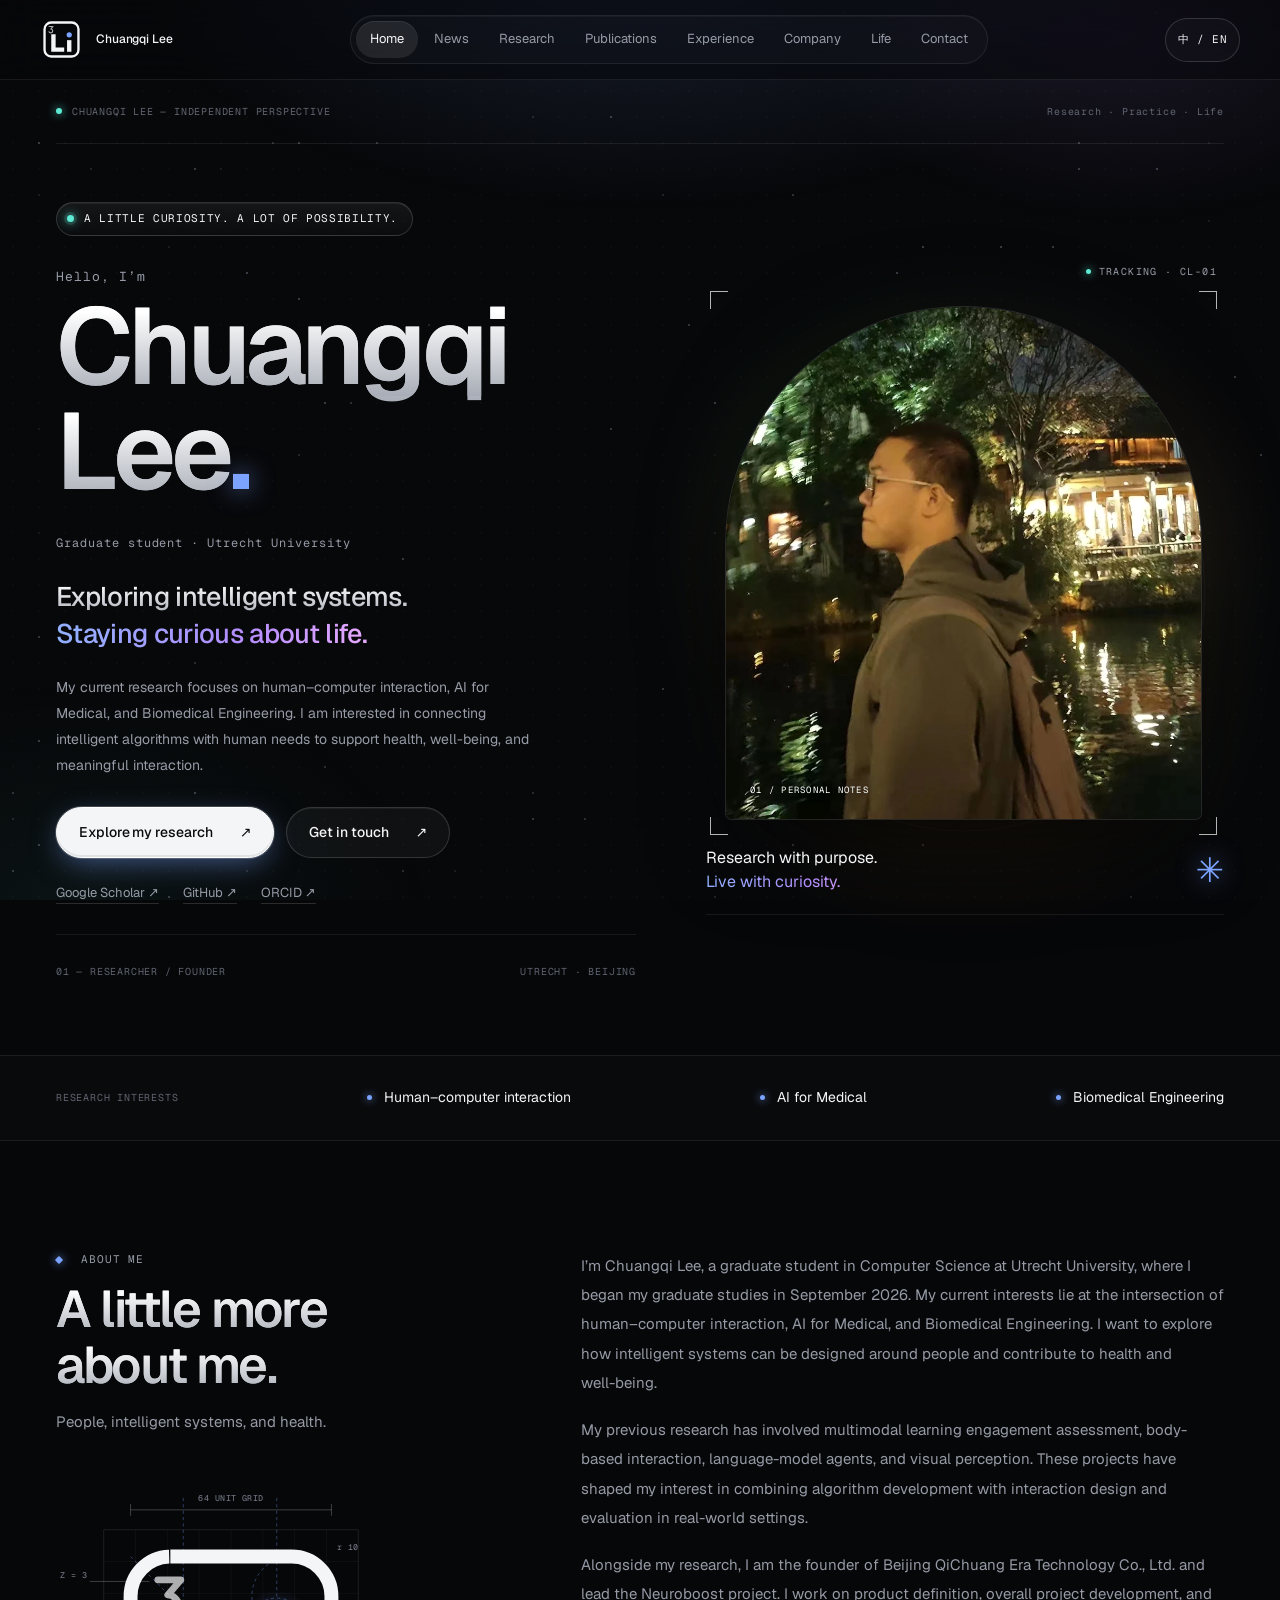
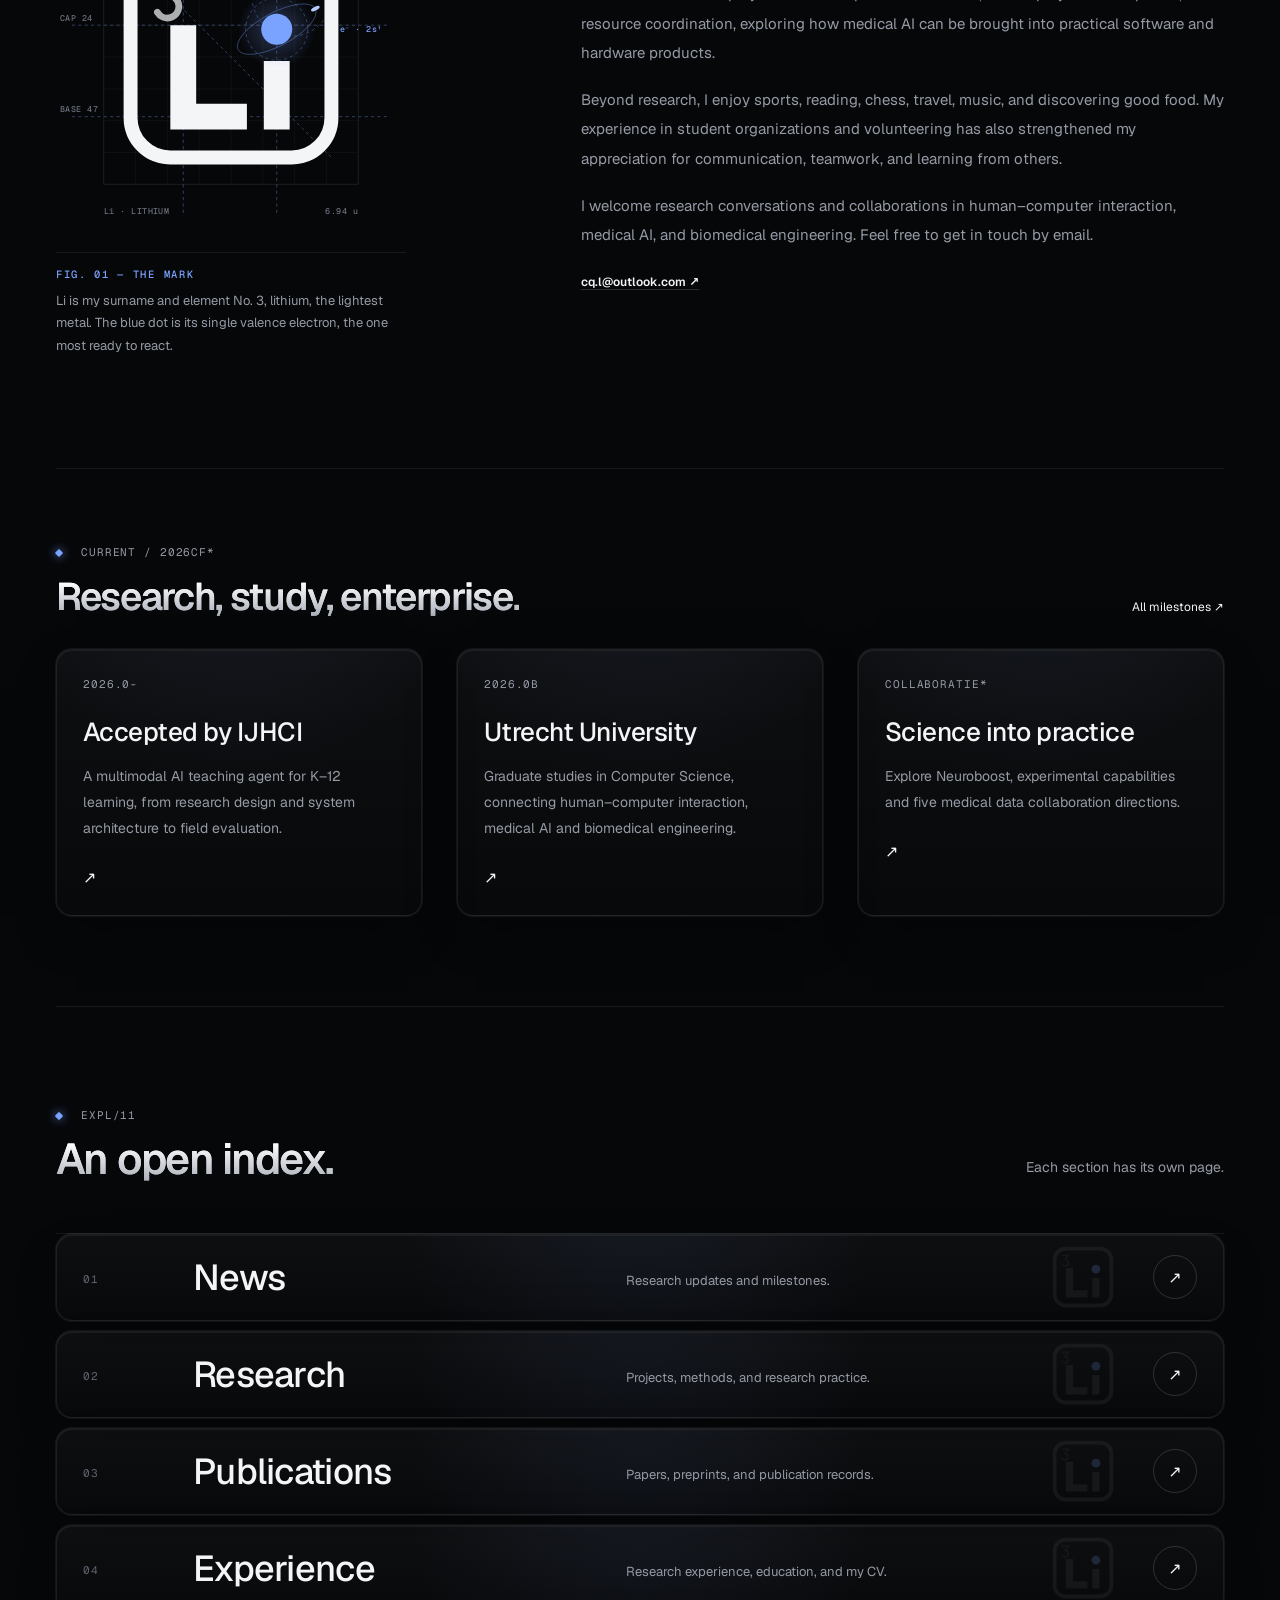
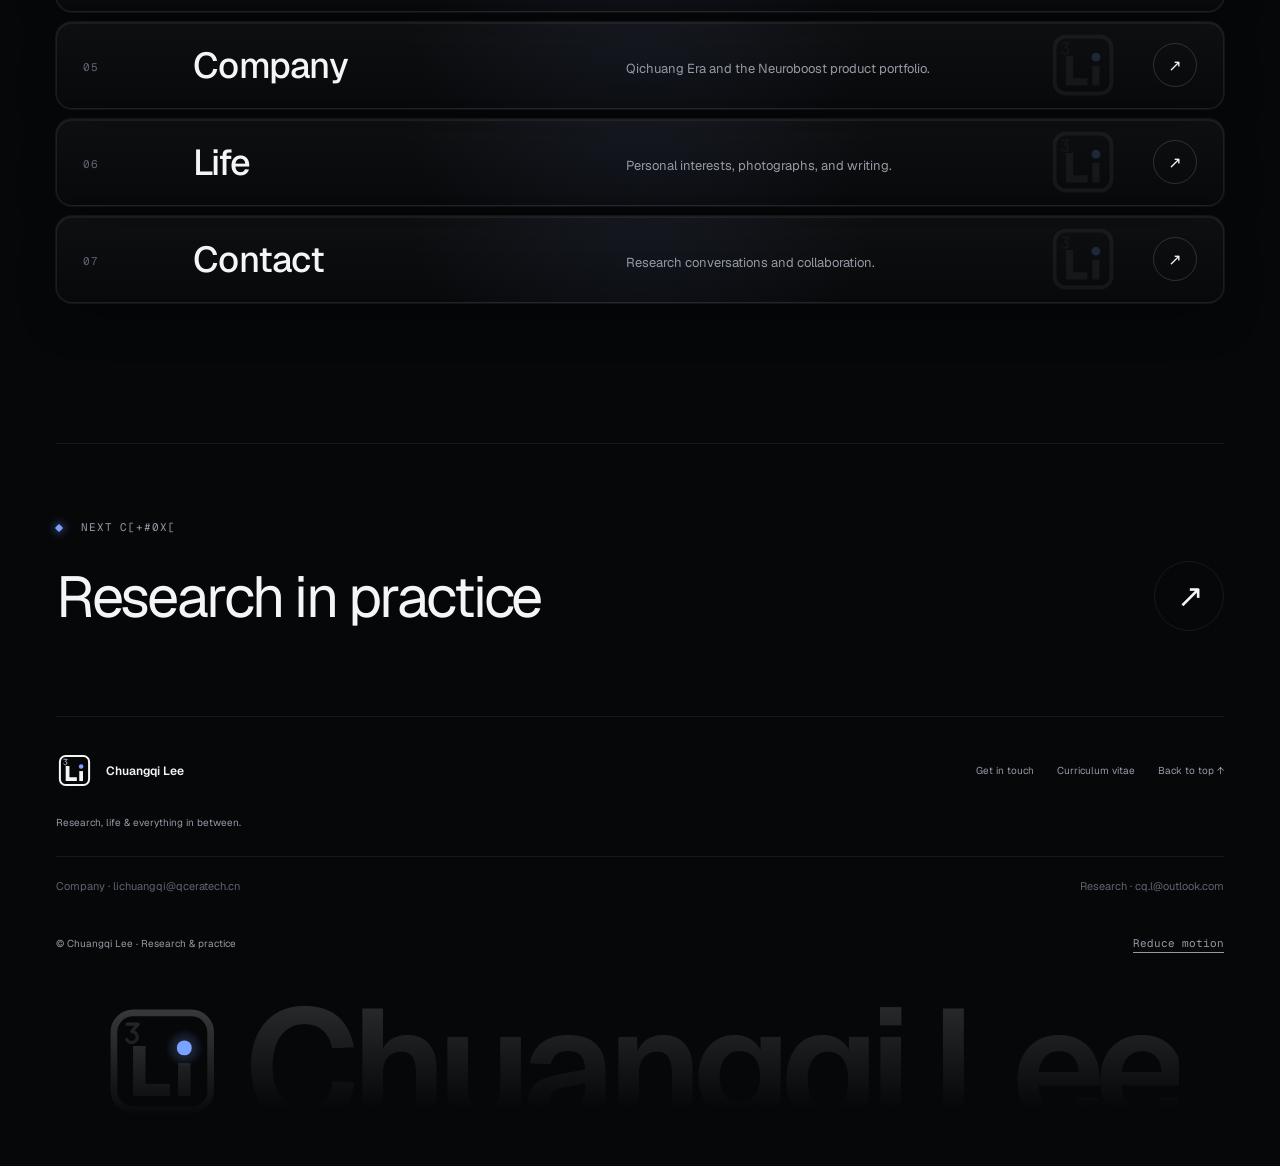
==== docs/index.html @ 519a8901 "Publish personal website from supplied archive" ====
<!DOCTYPE html>
<html lang="en"><head><meta charset="utf-8"><meta name="viewport" content="width=device-width,initial-scale=1"><meta name="theme-color" content="#05070d">
<title data-en="Home — Chuangqi Lee" data-zh="首页 — Chuangqi Lee">Home — Chuangqi Lee</title>
<link rel="icon" href="assets/favicon.svg?v=li-mark-20261015" type="image/svg+xml"><link rel="stylesheet" href="assets/style.css"><link rel="stylesheet" href="assets/multipage.css?v=research-update"><script src="assets/main.js" defer></script><link rel="stylesheet" href="assets/luxury.css?v=20260912b"><meta name="description" content="Chuangqi Lee — human–computer interaction, medical AI and biomedical engineering. Research, publications and Qichuang Era."><link rel="canonical" href="https://chuangqilee.github.io/"><meta property="og:title" content="Home — Chuangqi Lee"><meta property="og:description" content="Chuangqi Lee — human–computer interaction, medical AI and biomedical engineering. Research, publications and Qichuang Era."><meta property="og:url" content="https://chuangqilee.github.io/"><meta property="og:type" content="website"><link rel="stylesheet" href="assets/site-polish.css"><link rel="stylesheet" href="assets/edition.css?v=20261001b"><script src="assets/edition.js?v=20261001b" defer></script><link rel="stylesheet" href="assets/brand.css?v=20261001"><link rel="preload" href="assets/fonts/geist-latin.woff2" as="font" type="font/woff2" crossorigin><script>try{if(!sessionStorage.getItem('li-intro')&&!location.hash&&!matchMedia('(prefers-reduced-motion: reduce)').matches&&localStorage.getItem('edition-reduce-motion')!=='true'){document.documentElement.classList.add('li-intro-on');self.liIntroAt=performance.now()}}catch(e){}</script><link rel="stylesheet" href="assets/tech.css?v=20261015f"><script src="assets/tech.js?v=20261015d" defer></script></head>
<body id="top" class="tech-site multipage home-page page-index luxury-site edition-site"><a class="skip-link" href="#main"><span data-en="Skip to content" data-zh="跳转到正文">Skip to content</span></a>
<header class="header"><div class="nav-wrap">
<a class="brand" href="index.html" aria-label="Chuangqi Lee home"><img class="brand-mark" src="assets/monogram.svg?v=li-20261015" width="43" height="43" alt="" aria-hidden="true" decoding="async"><span class="brand-name">Chuangqi Lee</span></a>
<nav aria-label="Main navigation" id="navigation"><a href="index.html" class="active" aria-current="page"><span data-en="Home" data-zh="首页">Home</span></a><a href="news.html"><span data-en="News" data-zh="动态">News</span></a><a href="research.html"><span data-en="Research" data-zh="研究">Research</span></a><a href="publications.html"><span data-en="Publications" data-zh="论文">Publications</span></a><a href="experience.html"><span data-en="Experience" data-zh="经历">Experience</span></a><a href="company.html"><span data-en="Company" data-zh="公司">Company</span></a><a href="life.html"><span data-en="Life" data-zh="生活">Life</span></a><a href="contact.html"><span data-en="Contact" data-zh="联系">Contact</span></a></nav>
<div class="nav-actions"><button class="language" id="language" type="button" aria-label="Switch to Chinese">中 / EN</button><button class="menu-toggle" type="button" aria-expanded="false" aria-controls="navigation" aria-label="Open navigation"><span></span><span></span></button></div>
</div></header><main id="main" class="page-content"><div class="wrap edition-masthead"><span>CHUANGQI LEE — INDEPENDENT PERSPECTIVE</span><span data-en="Research · Practice · Life" data-zh="科研 · 实践 · 生活">Research · Practice · Life</span></div><section class="hero wrap" id="about"><div class="hero-copy"><p class="eyebrow"><span class="green-dot"></span><span data-en="A LITTLE CURIOSITY. A LOT OF POSSIBILITY." data-zh="以好奇心，探索更多可能。">A LITTLE CURIOSITY. A LOT OF POSSIBILITY.</span></p><p class="hello"><span data-en="Hello, I’m" data-zh="你好，我是">Hello, I’m</span></p><h1><span class="name-first">Chuangqi</span><span class="name-last">Lee<span class="accent">.</span></span></h1><p class="hero-affiliation"><span data-en="Graduate student · Utrecht University" data-zh="研究生在读 · 乌得勒支大学">Graduate student · Utrecht University</span></p><p class="hero-line" data-en="Exploring intelligent systems." data-zh="探索智能系统，">Exploring intelligent systems.</p><p class="hero-line italic" data-en="Staying curious about life." data-zh="保持对生活的好奇。">Staying curious about life.</p><p class="intro"><span data-en="My current research focuses on human–computer interaction, AI for Medical, and Biomedical Engineering. I am interested in connecting intelligent algorithms with human needs to support health, well-being, and meaningful interaction." data-zh="我目前的研究方向是人机交互、医疗人工智能（AI for Medical）与生物医学工程。我关注智能算法与真实需求之间的连接，希望探索支持健康、福祉与有效人机协作的技术。">My current research focuses on human–computer interaction, AI for Medical, and Biomedical Engineering. I am interested in connecting intelligent algorithms with human needs to support health, well-being, and meaningful interaction.</span></p><div class="hero-buttons"><a class="button primary" href="research.html"><span data-en="Explore my research" data-zh="了解我的研究">Explore my research</span> <span aria-hidden="true">↗</span></a><a class="button secondary" href="contact.html"><span data-en="Get in touch" data-zh="联系我">Get in touch</span> <span aria-hidden="true">↗</span></a></div><div class="social-links"><a href="https://scholar.google.com/citations?user=dG4GJSkAAAAJ" target="_blank" rel="noopener noreferrer">Google Scholar <span aria-hidden="true">↗</span></a><a href="https://github.com/ChuangqiLee" target="_blank" rel="noopener noreferrer">GitHub <span aria-hidden="true">↗</span></a><a href="https://orcid.org/0009-0002-1373-2764" target="_blank" rel="noopener noreferrer">ORCID <span aria-hidden="true">↗</span></a></div><div class="edition-signature"><span>01 — RESEARCHER / FOUNDER</span><span>UTRECHT · BEIJING</span></div></div><div class="hero-visual"><svg class="edition-orbit" viewbox="0 0 600 600" aria-hidden="true"><circle cx="300" cy="300" r="278"></circle><ellipse cx="300" cy="300" rx="200" ry="278" transform="rotate(-35 300 300)"></ellipse><path d="M22 300H578M300 22V578"></path><circle class="orbit-node" cx="497" cy="103" r="7"></circle></svg><div class="portrait-frame"><img src="assets/portrait.webp" width="915" height="969" alt="Chuangqi Lee outdoors by a garden pond at night" fetchpriority="high" decoding="async"><span class="photo-index">01 / PERSONAL NOTES</span></div><div class="photo-caption"><span class="asterisk" aria-hidden="true">✳</span><div><p data-en="Research with purpose." data-zh="带着目标做研究。">Research with purpose.</p><p class="italic" data-en="Live with curiosity." data-zh="带着好奇去生活。">Live with curiosity.</p></div></div></div></section><div class="interest-band"><div class="wrap interest-inner"><span class="eyebrow"><span data-en="RESEARCH INTERESTS" data-zh="研究兴趣">RESEARCH INTERESTS</span></span><span data-en="Human–computer interaction" data-zh="人机交互">Human–computer interaction</span><span data-en="AI for Medical" data-zh="医疗人工智能（AI for Medical）">AI for Medical</span><span data-en="Biomedical Engineering" data-zh="生物医学工程">Biomedical Engineering</span></div></div><section class="section wrap news-section" id="biography" aria-labelledby="biography-heading"><div class="news-intro"><p class="eyebrow"><span data-en="ABOUT ME" data-zh="关于我">ABOUT ME</span></p><h2 id="biography-heading" data-en="A little more about me." data-zh="关于我的更多介绍">A little more about me.</h2><p class="muted" data-en="People, intelligent systems, and health." data-zh="以人为中心，连接智能与健康。">People, intelligent systems, and health.</p><figure class="li-blueprint"><svg class="li-svg" viewBox="-12 -12 88 88" fill="none" aria-hidden="true" focusable="false"><g class="bp-grid"><line x1="0" y1="0" x2="0" y2="64" class="bp-edge"/><line x1="0" y1="0" x2="64" y2="0" class="bp-edge"/><line x1="8" y1="0" x2="8" y2="64"/><line x1="0" y1="8" x2="64" y2="8"/><line x1="16" y1="0" x2="16" y2="64"/><line x1="0" y1="16" x2="64" y2="16"/><line x1="24" y1="0" x2="24" y2="64"/><line x1="0" y1="24" x2="64" y2="24"/><line x1="32" y1="0" x2="32" y2="64"/><line x1="0" y1="32" x2="64" y2="32"/><line x1="40" y1="0" x2="40" y2="64"/><line x1="0" y1="40" x2="64" y2="40"/><line x1="48" y1="0" x2="48" y2="64"/><line x1="0" y1="48" x2="64" y2="48"/><line x1="56" y1="0" x2="56" y2="64"/><line x1="0" y1="56" x2="64" y2="56"/><line x1="64" y1="0" x2="64" y2="64" class="bp-edge"/><line x1="0" y1="64" x2="64" y2="64" class="bp-edge"/></g><g class="bp-guides"><path class="bp-guide" d="M-8 24H72M-8 47H72M20 -8V72M43.5 -8V72M6.75 6.75L57.25 57.25"/><circle class="bp-guide" cx="43.5" cy="25" r="7.8"/><circle class="bp-guide" cx="47.25" cy="16.75" r="10"/><path class="bp-dim" d="M6.75 -5H57.25M6.75 -6.5V-3.5M57.25 -6.5V-3.5M-3.5 13H11.5"/></g><g class="bp-mark"><rect class="li-frame" x="6.75" y="6.75" width="50.5" height="50.5" rx="10" pathLength="1"/><path class="li-three" d="M13.6 12.6H19.4L16.1 16.4A2.9 2.9 0 1 1 13.4 20.6" pathLength="1"/><path class="li-l" d="M20 24V47H36" pathLength="1"/><path class="li-i" d="M43.5 33V50.25" pathLength="1"/></g><g class="bp-electron"><circle class="li-halo" cx="43.5" cy="25" r="10"/><g transform="translate(43.5 25) rotate(-28) scale(1 .38)"><circle class="bp-orbit" r="11"/><g class="bp-spin"><circle class="bp-particle" cx="11" cy="0" r="1.2"/></g></g><circle class="li-dot" cx="43.5" cy="25" r="3.9"/></g><g class="bp-labels"><text class="bp-label" x="32" y="-7.2" text-anchor="middle">64 UNIT GRID</text><text class="bp-label" x="-11" y="22.9">CAP 24</text><text class="bp-label" x="-11" y="45.9">BASE 47</text><text class="bp-label" x="-11" y="12.2">Z = 3</text><text class="bp-label" x="58.6" y="5.2">r 10</text><text class="bp-label is-accent" x="59.4" y="25.8">e⁻ · 2s¹</text><text class="bp-label" x="0" y="71.5">Li · LITHIUM</text><text class="bp-label" x="64" y="71.5" text-anchor="end">6.94 u</text></g></svg><figcaption><span class="bp-kicker" data-en="FIG. 01 — THE MARK" data-zh="图 01 — 我的标志">FIG. 01 — THE MARK</span><p data-en="Li is my surname and element No. 3, lithium, the lightest metal. The blue dot is its single valence electron, the one most ready to react." data-zh="Li 是我的姓，也是元素周期表第 3 号元素锂，最轻的金属。那颗蓝点是它唯一的价电子，最活跃，也最愿意与世界发生反应。">Li is my surname and element No. 3, lithium, the lightest metal. The blue dot is its single valence electron, the one most ready to react.</p></figcaption></figure></div><div><p class="muted" style="margin-bottom:18px;line-height:1.9" data-en="I’m Chuangqi Lee, a graduate student in Computer Science at Utrecht University, where I began my graduate studies in September 2026. My current interests lie at the intersection of human–computer interaction, AI for Medical, and Biomedical Engineering. I want to explore how intelligent systems can be designed around people and contribute to health and well-being." data-zh="我是 Chuangqi Lee，于 2026 年 9 月进入乌得勒支大学，现为计算机科学方向研究生。我的研究兴趣集中在人机交互、医疗人工智能（AI for Medical）与生物医学工程的交叉领域，希望探索以人为中心的智能系统，以及它们在健康与福祉中的应用。">I’m Chuangqi Lee, a graduate student in Computer Science at Utrecht University, where I began my graduate studies in September 2026. My current interests lie at the intersection of human–computer interaction, AI for Medical, and Biomedical Engineering. I want to explore how intelligent systems can be designed around people and contribute to health and well-being.</p><p class="muted" style="margin-bottom:18px;line-height:1.9" data-en="My previous research has involved multimodal learning engagement assessment, body-based interaction, language-model agents, and visual perception. These projects have shaped my interest in combining algorithm development with interaction design and evaluation in real-world settings." data-zh="我此前的研究涉及多模态学习投入评估、肢体交互、语言模型智能体与视觉感知。这些项目经历让我更加关注如何结合算法开发、交互设计与真实场景中的效果评估。">My previous research has involved multimodal learning engagement assessment, body-based interaction, language-model agents, and visual perception. These projects have shaped my interest in combining algorithm development with interaction design and evaluation in real-world settings.</p><p class="muted" style="margin-bottom:18px;line-height:1.9" data-en="Alongside my research, I am the founder of Beijing QiChuang Era Technology Co., Ltd. and lead the Neuroboost project. I work on product definition, overall project development, and resource coordination, exploring how medical AI can be brought into practical software and hardware products." data-zh="科研之外，我是北京奇创纪元科技有限公司创始人、磁跃智盒（Neuroboost）项目负责人，负责产品定义、项目整体推进与资源整合，探索将医疗人工智能转化为可实际使用的软硬件产品。">Alongside my research, I am the founder of Beijing QiChuang Era Technology Co., Ltd. and lead the Neuroboost project. I work on product definition, overall project development, and resource coordination, exploring how medical AI can be brought into practical software and hardware products.</p><p class="muted" style="margin-bottom:18px;line-height:1.9" data-en="Beyond research, I enjoy sports, reading, chess, travel, music, and discovering good food. My experience in student organizations and volunteering has also strengthened my appreciation for communication, teamwork, and learning from others." data-zh="科研之外，我喜欢运动、阅读、象棋、旅行、音乐，也乐于探索美食。参与学生组织与志愿服务的经历，让我更加重视沟通、团队合作，以及向他人学习。">Beyond research, I enjoy sports, reading, chess, travel, music, and discovering good food. My experience in student organizations and volunteering has also strengthened my appreciation for communication, teamwork, and learning from others.</p><p class="muted" style="margin-bottom:18px;line-height:1.9" data-en="I welcome research conversations and collaborations in human–computer interaction, medical AI, and biomedical engineering. Feel free to get in touch by email." data-zh="欢迎围绕人机交互、医疗人工智能与生物医学工程开展科研交流与合作，也欢迎通过邮件联系我。">I welcome research conversations and collaborations in human–computer interaction, medical AI, and biomedical engineering. Feel free to get in touch by email.</p><a class="text-link" href="mailto:cq.l@outlook.com">cq.l@outlook.com ↗</a></div></section><section class="wrap site-highlights" aria-labelledby="latest-heading"><div class="polish-heading"><div><p class="eyebrow">CURRENT / 2026.09</p><h2 id="latest-heading" data-en="Research, study, enterprise." data-zh="科研、求学与创业。">Research, study, enterprise.</h2></div><a href="news.html"><span data-en="All milestones" data-zh="全部动态">All milestones</span> ↗</a></div><div class="highlight-grid"><a class="highlight-item" href="publications.html#k12-teaching-agent"><span class="eyebrow">2026.01</span><h3 data-en="Accepted by IJHCI" data-zh="IJHCI 论文录用">Accepted by IJHCI</h3><p data-en="A multimodal AI teaching agent for K–12 learning, from research design and system architecture to field evaluation." data-zh="面向 K–12 学习的多模态 AI 教学智能体，涵盖研究设计、系统架构与实地评估。">A multimodal AI teaching agent for K–12 learning, from research design and system architecture to field evaluation.</p><span aria-hidden="true">↗</span></a><a class="highlight-item" href="experience.html"><span class="eyebrow">2026.09</span><h3 data-en="Utrecht University" data-zh="乌得勒支大学">Utrecht University</h3><p data-en="Graduate studies in Computer Science, connecting human–computer interaction, medical AI and biomedical engineering." data-zh="计算机方向研究生，关注人机交互、医疗人工智能与生物医学工程。">Graduate studies in Computer Science, connecting human–computer interaction, medical AI and biomedical engineering.</p><span aria-hidden="true">↗</span></a><a class="highlight-item" href="company.html"><span class="eyebrow">COLLABORATION</span><h3 data-en="Science into practice" data-zh="让科研走向实践">Science into practice</h3><p data-en="Explore Neuroboost, experimental capabilities and five medical data collaboration directions." data-zh="了解 Neuroboost、实验技术平台与五大医疗数据合作方向。">Explore Neuroboost, experimental capabilities and five medical data collaboration directions.</p><span aria-hidden="true">↗</span></a></div></section><section class="section wrap site-directory" aria-labelledby="directory-heading"><div class="section-heading"><div><p class="eyebrow"><span data-en="EXPLORE" data-zh="探索更多">EXPLORE</span></p><h2 id="directory-heading" data-en="An open index." data-zh="每一面，都值得探索。">An open index.</h2></div><p class="section-note" data-en="Each section has its own page." data-zh="每个栏目，独立浏览。">Each section has its own page.</p></div><div class="directory-grid"><a class="directory-card" href="news.html"><span class="directory-number">01</span><div><h3 data-en="News" data-zh="动态">News</h3><p data-en="Research updates and milestones." data-zh="科研动态与成长记录。">Research updates and milestones.</p></div><span class="directory-arrow" aria-hidden="true">↗</span></a><a class="directory-card" href="research.html"><span class="directory-number">02</span><div><h3 data-en="Research" data-zh="研究">Research</h3><p data-en="Projects, methods, and research practice." data-zh="研究项目、方法与实践。">Projects, methods, and research practice.</p></div><span class="directory-arrow" aria-hidden="true">↗</span></a><a class="directory-card" href="publications.html"><span class="directory-number">03</span><div><h3 data-en="Publications" data-zh="论文">Publications</h3><p data-en="Papers, preprints, and publication records." data-zh="论文、预印本与发表记录。">Papers, preprints, and publication records.</p></div><span class="directory-arrow" aria-hidden="true">↗</span></a><a class="directory-card" href="experience.html"><span class="directory-number">04</span><div><h3 data-en="Experience" data-zh="经历">Experience</h3><p data-en="Research experience, education, and my CV." data-zh="科研经历、教育背景与完整简历。">Research experience, education, and my CV.</p></div><span class="directory-arrow" aria-hidden="true">↗</span></a><a class="directory-card" href="company.html"><span class="directory-number">05</span><div><h3 data-en="Company" data-zh="公司">Company</h3><p data-en="Qichuang Era and the Neuroboost product portfolio." data-zh="奇创纪元与磁跃智盒产品展示。">Qichuang Era and the Neuroboost product portfolio.</p></div><span class="directory-arrow" aria-hidden="true">↗</span></a><a class="directory-card" href="life.html"><span class="directory-number">06</span><div><h3 data-en="Life" data-zh="生活">Life</h3><p data-en="Personal interests, photographs, and writing." data-zh="兴趣爱好、生活照片与写作。">Personal interests, photographs, and writing.</p></div><span class="directory-arrow" aria-hidden="true">↗</span></a><a class="directory-card" href="contact.html"><span class="directory-number">07</span><div><h3 data-en="Contact" data-zh="联系">Contact</h3><p data-en="Research conversations and collaboration." data-zh="科研交流与合作联系。">Research conversations and collaboration.</p></div><span class="directory-arrow" aria-hidden="true">↗</span></a></div></section><section class="edition-next wrap"><span class="eyebrow">NEXT CHAPTER</span><a href="research.html"><span data-en="Research in practice" data-zh="走进我的研究">Research in practice</span><span aria-hidden="true">↗</span></a></section></main><footer class="wrap footer multi-footer"><a class="brand" href="index.html"><img class="brand-mark" src="assets/monogram.svg?v=li-20261015" width="43" height="43" alt="" aria-hidden="true" decoding="async">Chuangqi Lee</a><div class="footer-links"><a href="contact.html"><span data-en="Get in touch" data-zh="联系我">Get in touch</span></a><a href="cv.html"><span data-en="Curriculum vitae" data-zh="个人简历">Curriculum vitae</span></a><a href="#top"><span data-en="Back to top" data-zh="返回顶部">Back to top</span> ↑</a></div><span><span data-en="Research, life &amp; everything in between." data-zh="研究、生活，以及其间的一切。">Research, life &amp; everything in between.</span></span><div class="footer-contacts"><a href="mailto:lichuangqi@qceratech.cn"><span class="" data-en="Company" data-zh="公司联系">Company</span> · lichuangqi@qceratech.cn</a><a href="mailto:cq.l@outlook.com"><span class="" data-en="Research" data-zh="科研联系">Research</span> · cq.l@outlook.com</a></div><div class="edition-footnote"><span>© Chuangqi Lee · Research &amp; practice</span><button type="button" class="edition-motion" aria-pressed="false"><span data-en="Reduce motion" data-zh="减少动态效果">Reduce motion</span></button></div></footer></body></html>
---- docs/assets/style.css ----
:root{--paper:#f7f8f2;--white:#fff;--ink:#202b25;--green:#28533f;--muted:#626d64;--line:#dce1d7;--tint:#edf1e7;--serif:Georgia,'Times New Roman','Noto Serif SC',serif;--sans:Arial,'Helvetica Neue','PingFang SC','Microsoft YaHei',sans-serif}*{box-sizing:border-box}html{scroll-behavior:smooth;scroll-padding-top:100px}body{margin:0;background:var(--paper);color:var(--ink);font-family:var(--sans);font-size:15px;line-height:1.7;-webkit-font-smoothing:antialiased}a{color:inherit;text-decoration:none}a,button,summary{touch-action:manipulation}button{font:inherit;cursor:pointer}img{max-width:100%;display:block}button,a,summary{-webkit-tap-highlight-color:transparent}a:focus-visible,button:focus-visible,summary:focus-visible{outline:3px solid #8aab6e;outline-offset:5px}a:hover{color:var(--green)}h1,h2,h3,p{margin:0}h1,h2,h3{font-weight:400}h2{font-family:var(--serif);font-size:43px;line-height:1.18;letter-spacing:-1.7px}h3{line-height:1.4}.wrap{width:min(1120px,calc(100% - 96px));margin-inline:auto}.header{height:88px;border-bottom:1px solid var(--line);position:sticky;top:0;z-index:20;background:rgba(247,248,242,.96);backdrop-filter:blur(14px)}.nav-wrap{width:min(1296px,calc(100% - 96px));height:100%;margin:auto;display:flex;align-items:center;justify-content:space-between;gap:25px}.brand{display:flex;gap:14px;align-items:center;font-size:14px;font-weight:600;white-space:nowrap}.monogram{font-family:var(--serif);font-size:35px;font-weight:400;letter-spacing:-3px;line-height:1}.monogram span{color:#699255}.header nav{display:flex;gap:26px;font-size:12px}.header nav a{position:relative;padding:10px 0}.header nav a.active:after{content:'';height:2px;background:var(--green);position:absolute;left:0;right:0;bottom:2px}.nav-actions{display:flex;align-items:center;gap:20px}.language{border:1px solid #cdd5c7;background:transparent;padding:6px 10px;font-size:11px;letter-spacing:.5px;border-radius:4px}.menu-toggle{display:none;background:none;border:0;width:30px;height:36px;padding:4px}.menu-toggle span{display:block;height:1px;background:var(--ink);margin:7px 0}.hero{display:grid;grid-template-columns:1.37fr 1fr;gap:85px;padding-block:84px 75px;align-items:center}.eyebrow{font-size:10px;letter-spacing:1.7px;line-height:1.6;font-weight:600;color:var(--green);display:flex;align-items:center;gap:9px}.green-dot{height:6px;width:6px;border-radius:50%;background:#658651;flex:none}.hello{font-size:20px;margin:32px 0 2px;font-family:var(--serif)}h1{font-size:clamp(48px,4.8vw,70px);letter-spacing:-3px;font-family:var(--serif);line-height:1.14;white-space:nowrap}.accent{color:#6c8d54}.hero-line{font-size:27px;line-height:1.4;font-family:var(--serif);letter-spacing:-.5px}.hero h1{margin-bottom:22px}.italic{font-style:italic;color:var(--green)}.intro{font-size:14px;line-height:1.9;max-width:460px;color:var(--muted);margin-top:22px}.hero-buttons{display:flex;gap:12px;margin-top:29px}.button{display:inline-flex;align-items:center;justify-content:center;gap:27px;border:1px solid #c9d1c4;border-radius:4px;font-size:12px;padding:12px 18px;line-height:1.6;transition:background .2s,transform .2s}.button:hover{transform:translateY(-2px);background:#e6eddc}.primary{background:var(--green);border-color:var(--green);color:#fff}.primary:hover{background:#173f2c;color:#fff}.secondary{background:transparent}.social-links{display:flex;gap:24px;font-size:11px;color:var(--muted);margin-top:24px}.social-links a:hover,.text-link:hover{text-decoration:underline;text-underline-offset:5px}.hero-visual{position:relative;padding:7px 0 34px}.portrait-frame{position:relative;padding:10px;background:#e8ebdf;border:1px solid #d7dccf;border-radius:140px 140px 6px 6px;transform:rotate(2deg)}.portrait-frame img{width:100%;height:390px;object-fit:cover;object-position:48% 40%;border-radius:130px 130px 2px 2px;filter:saturate(.8)}.photo-index{position:absolute;bottom:25px;left:24px;color:#fff;font-size:8px;letter-spacing:2px;text-shadow:0 1px 6px #000}.photo-caption{position:absolute;bottom:6px;left:-31px;display:flex;gap:18px;align-items:center;padding:17px 24px;background:var(--paper);border:1px solid var(--line);transform:rotate(-3deg);box-shadow:0 8px 15px #25341c06;font-family:var(--serif);font-size:17px;line-height:1.5}.asterisk{font-size:40px;font-family:var(--serif);color:#678458;line-height:1}.interest-band{border-block:1px solid var(--line);background:#f0f2e9}.interest-inner{display:flex;align-items:center;justify-content:space-between;padding-block:22px;gap:20px;font-size:12px}.interest-inner>.eyebrow{font-size:9px}.section{padding-block:76px}.news-section{display:grid;grid-template-columns:1fr 1.55fr;gap:90px}.news-intro h2{font-size:35px;margin:14px 0}.muted{color:var(--muted);font-size:14px}.archive-note{font-size:10px;letter-spacing:.4px;color:#70786e;margin-top:26px}.news-list{list-style:none;padding:0;margin:0}.news-list li{display:grid;grid-template-columns:66px 1fr;gap:20px;padding:13px 0;border-bottom:1px solid var(--line);font-size:12px;line-height:1.65}.news-list li:first-child{padding-top:0}.news-list time{font-family:monospace;color:var(--green);font-size:11px;padding-top:2px}.news-more{margin-top:14px;font-size:11px}.news-more summary,.more-photos summary{justify-content:flex-start;gap:18px}.news-more .news-list{padding-top:25px}.section-heading{display:flex;align-items:flex-end;justify-content:space-between;gap:28px;margin-bottom:34px}.section-heading h2{margin-top:12px}.section-note{max-width:260px;font-size:12px;color:var(--muted);padding-bottom:3px}.publications-section{background:var(--tint);border-block:1px solid var(--line)}.pub-toolbar{display:flex;align-items:center;justify-content:space-between;margin-bottom:19px;gap:20px}.filters{display:flex;gap:5px}.filters button{background:transparent;border:0;border-radius:3px;padding:7px 12px;font-size:11px;color:var(--muted)}.filters button[aria-pressed=true]{background:var(--green);color:#fff}.filters button>span+span{padding-left:7px;opacity:.7}.text-link{font-size:11px;color:var(--green);font-weight:600}.publication{border-top:1px solid #ced7c8;display:grid;grid-template-columns:95px 1fr 65px;gap:25px;padding:27px 0;align-items:start}.publication:last-child{border-bottom:1px solid #ced7c8}.pub-year{font-size:23px;font-family:var(--serif);display:block;line-height:1.2;margin-bottom:10px}.status{font-size:9px;border:1px solid #bfd0b8;border-radius:3px;color:#345a32;padding:3px 6px;white-space:nowrap;background:#e3ecda}.status.submitted{color:#796239;background:#eee7d7;border-color:#dbcfb7}.pub-main h3{font-family:var(--serif);font-size:23px;line-height:1.4;max-width:765px}.venue{font-size:11px;color:var(--green);margin-top:9px}.pub-tags{font-size:10px;color:var(--muted);margin-top:10px}.pub-link{font-size:11px;text-align:right;padding-top:5px}.small-note{font-size:10px;color:var(--muted);margin-top:18px;line-height:1.7}.project-grid{display:grid;grid-template-columns:repeat(3,1fr);gap:18px}.project{border:1px solid var(--line);padding:25px 25px 18px;background:#fafbf6;display:flex;flex-direction:column;transition:border-color .2s,transform .2s}.project:hover{border-color:#93aa84;transform:translateY(-3px)}.project-top{display:flex;justify-content:space-between;align-items:center;font-size:9px;color:var(--green);margin-bottom:27px}.project-top>span:first-child{font-family:monospace;font-size:11px;color:#75846c}.project h3{font-size:24px;line-height:1.25;font-family:var(--serif);letter-spacing:-.6px}.project-org{font-size:10px;color:var(--green);margin-top:14px;min-height:34px;line-height:1.6}.project-desc{font-size:12px;line-height:1.85;color:var(--muted);margin:13px 0 20px}.project details{font-size:11px;margin-top:auto}.project details p{margin-top:12px;color:var(--muted)}summary{list-style:none;cursor:pointer;display:flex;justify-content:space-between;align-items:center;color:var(--green);font-size:11px}summary::-webkit-details-marker{display:none}summary>span[aria-hidden]{transition:transform .2s;font-size:17px}details[open]>summary>span[aria-hidden]{transform:rotate(45deg)}.project-tags{font-size:9px;color:var(--muted);padding-top:13px;margin-top:15px;border-top:1px solid var(--line)}.project-invitation{background:#e9eedd;padding:30px;justify-content:center}.project-invitation .asterisk{font-size:64px;margin-bottom:25px}.project-invitation h3{font-size:30px;max-width:230px;line-height:1.2}.project-invitation p{font-size:12px;color:var(--muted);margin:18px 0 26px}.funding{margin-top:25px;border-block:1px solid var(--line);padding:17px 0}.funding ul{list-style:none;padding:5px 0 0}.funding li{font-size:12px;padding:9px 0;display:flex;gap:30px}.funding li>span:first-child{font-family:monospace;color:var(--muted);min-width:160px}.experience-section{background:#f0f2e9;border-block:1px solid var(--line)}.experience-grid{display:grid;grid-template-columns:1fr 1.5fr;gap:95px}.experience-grid h2{margin:15px 0 18px}.education{margin-top:36px;padding-left:17px;border-left:2px solid #93a980}.education h3{font-family:var(--serif);font-size:21px;margin-top:10px}.education>p:not(.eyebrow){font-size:11px;color:var(--muted);margin-top:5px}.education>p.small-note{font-size:9px}.cv-link{margin-top:25px}.experience-list{list-style:none;margin:0;padding:0 0 0 22px;border-left:1px solid #c4cfbb}.experience-list li{position:relative;margin:0 0 29px}.experience-list li:last-child{margin-bottom:0}.experience-list li:before{content:'';position:absolute;left:-27px;top:10px;border-radius:50%;width:9px;height:9px;background:#829875;border:2px solid #f0f2e9}.experience-date{font-size:10px;letter-spacing:.4px;color:var(--muted);font-family:monospace}.experience-list h3{font-size:19px;font-family:var(--serif);margin:5px 0}.experience-list p{font-size:11px;color:var(--muted)}.life-intro{display:flex;gap:80px;align-items:center;justify-content:space-between;margin-bottom:30px}.life-intro>p:first-child{font-size:13px;color:var(--muted);max-width:540px}.life-quote{font-family:var(--serif);font-size:18px;font-style:italic;color:var(--green);max-width:275px}.gallery{display:grid;grid-template-columns:1fr 1fr 1.35fr;gap:18px}.gallery-item{margin:0}.gallery-item img{width:100%;height:280px;object-fit:cover;filter:saturate(.73);border-radius:3px}.gallery-0 img{object-position:center 35%}.gallery-1 img{object-position:center 45%}.gallery-2 img{object-position:center}.gallery-item figcaption{font-size:10px;color:var(--muted);margin-top:12px;display:flex;gap:15px}.gallery-item figcaption>span:first-child{color:var(--green)}.more-photos{margin-top:25px}.extra-gallery{margin-top:25px}.blog-strip{padding:34px 0 40px;border-top:1px solid var(--line);display:flex;align-items:center;justify-content:space-between;gap:25px}.blog-strip h2{font-size:30px;margin-top:10px}.blog-strip p:not(.eyebrow){font-size:12px;color:var(--muted);margin-top:10px}.blog-strip>a{font-size:12px;color:var(--green);border-bottom:1px solid #9ead93;padding-bottom:5px}.contact-section{background:#254a38;color:var(--paper);padding-block:62px}.contact-inner{display:flex;align-items:center;justify-content:space-between;gap:32px}.contact-section .eyebrow{color:#bed0af}.contact-section h2{font-size:37px;margin:14px 0}.contact-section p:not(.eyebrow){font-size:12px;color:#c5d1bd}.email-link{font-family:var(--serif);font-size:26px;padding-bottom:8px;border-bottom:1px solid #839780;white-space:nowrap}.email-link span{padding-left:22px}.email-link:hover{color:#d1e4b8}.footer{display:flex;justify-content:space-between;align-items:center;gap:20px;padding-block:27px;font-size:10px;color:var(--muted)}.footer .brand{font-size:12px;color:var(--ink)}.footer .monogram{font-size:29px}.skip-link{position:fixed;top:-100px;left:16px;padding:10px;background:var(--white);z-index:100}.skip-link:focus{top:10px}.sr-only{position:absolute;width:1px;height:1px;padding:0;overflow:hidden;clip:rect(0,0,0,0);white-space:nowrap;border:0}[hidden]{display:none!important}.cv-page .wrap{max-width:960px;padding-block:38px 70px}.cv-actions{display:flex;justify-content:space-between;align-items:center;margin-bottom:50px;font-size:13px}.cv-actions>div{display:flex;gap:15px;align-items:center}.cv-page h1{margin:10px 0 20px}.cv-page section{margin-top:40px}.cv-page section>h2{font-size:29px;border-bottom:1px solid var(--line);padding-bottom:12px;margin-bottom:20px}.cv-entry{margin-bottom:25px}.cv-entry h3{font-family:var(--serif);font-size:23px;margin-bottom:8px}.cv-entry p{font-size:13px;margin-top:7px}.cv-page .publication h3{font-size:21px}.cv-page .experience-list{margin-left:6px}.cv-page li{font-size:13px}html[lang=zh-CN] h1{font-family:var(--serif)}html[lang=zh-CN] h2{font-size:35px;letter-spacing:0}html[lang=zh-CN] .hero-line{font-size:25px;letter-spacing:1px}html[lang=zh-CN] .project h3{font-size:22px;line-height:1.5;letter-spacing:0}html[lang=zh-CN] .pub-main h3{font-size:22px;line-height:1.6}html[lang=zh-CN] .eyebrow{letter-spacing:1px}
@media(min-width:1500px){.hero{padding-block:100px 90px}}@media(max-width:1100px){.wrap{width:calc(100% - 64px)}.nav-wrap{width:calc(100% - 64px);gap:18px}.brand-name{display:none}.header nav{gap:22px}.hero{gap:45px;padding-block:65px}.hero-line{font-size:25px}.portrait-frame img{height:350px}.photo-caption{left:-15px;padding:15px 19px;font-size:15px}.news-section{gap:50px}.project{padding:22px}.experience-grid{gap:55px}.project h3{font-size:22px}.interest-inner{gap:15px;font-size:10px}.contact-section h2{font-size:32px}.email-link{font-size:23px}}
@media(max-width:760px){html{scroll-padding-top:80px}.wrap,.nav-wrap{width:calc(100% - 40px)}.header{height:70px}.brand-name{display:inline;font-size:12px}.header nav{display:none;position:absolute;top:69px;left:0;right:0;padding:18px 24px;background:var(--paper);border-bottom:1px solid var(--line);flex-direction:column;gap:4px;font-size:14px}.header nav.open{display:flex}.header nav a{padding:9px 0}.header nav a.active:after{right:auto;width:22px}.menu-toggle{display:block}.language{font-size:10px}.nav-actions{gap:16px}.hero{grid-template-columns:1fr;gap:38px;padding-block:43px 48px}.hero-copy{max-width:560px}.hero .eyebrow{font-size:8px;letter-spacing:1.2px}.hello{margin-top:25px;font-size:19px}h1{font-size:clamp(39px,10vw,65px);letter-spacing:-2px}.hero h1{margin-bottom:20px}.hero-line{font-size:25px}.intro{font-size:13px;max-width:520px}.hero-buttons{margin-top:23px}.button{gap:18px;padding:11px 16px;font-size:11px}.social-links{gap:25px;font-size:10px}.hero-visual{width:80%;max-width:380px;justify-self:center;padding-bottom:27px}.portrait-frame{border-radius:140px 140px 6px 6px}.portrait-frame img{height:335px;object-position:center 40%}.photo-caption{left:-20px;bottom:0;padding:13px 19px}.interest-inner{flex-wrap:wrap;justify-content:flex-start;gap:10px 22px;padding-block:20px;font-size:10px}.interest-inner>.eyebrow{width:100%;font-size:8px;margin-bottom:2px}.section{padding-block:49px}h2{font-size:34px}.news-section{grid-template-columns:1fr;gap:25px}.news-intro h2{font-size:31px;margin-top:10px}.news-intro .archive-note{margin-top:12px}.news-list li{font-size:11px;grid-template-columns:58px 1fr;gap:14px}.section-heading{align-items:flex-start;flex-direction:column;gap:14px;margin-bottom:26px}.section-heading h2{margin-top:9px}.section-note{max-width:none}.pub-toolbar{align-items:flex-start;flex-direction:column;gap:15px}.filters{gap:1px;flex-wrap:wrap}.filters button{font-size:10px;padding:7px 9px}.publication{grid-template-columns:61px 1fr;gap:14px;padding:23px 0}.pub-year{font-size:22px}.status{font-size:8px;padding:3px 4px}.pub-main h3{font-size:20px}.pub-link{grid-column:2;text-align:left;padding:0}.pub-link:has(>span){display:none}.pub-tags{font-size:9px}.venue{font-size:10px}.project-grid{grid-template-columns:repeat(2,1fr);gap:13px}.project{padding:19px}.project h3{font-size:23px}.project-top{font-size:8px;gap:5px}.project-desc{font-size:11px}.project-invitation h3{font-size:26px}.project-invitation .asterisk{font-size:48px}.funding li{flex-direction:column;gap:3px;font-size:11px}.experience-grid{grid-template-columns:1fr;gap:37px}.experience-list{margin-left:5px}.life-intro{flex-direction:column;align-items:flex-start;gap:20px}.life-quote{max-width:none}.gallery{grid-template-columns:1fr 1fr;gap:18px 13px}.gallery-item img{height:250px}.gallery-2{grid-column:1/-1}.gallery-2 img{height:220px}.extra-gallery .gallery-item:last-child{grid-column:1/-1}.extra-gallery .gallery-item:last-child img{object-position:center 35%}.gallery-item figcaption{font-size:9px;gap:10px}.blog-strip{align-items:flex-start;flex-direction:column;padding-block:30px}.blog-strip h2{font-size:29px}.contact-inner{flex-direction:column;align-items:flex-start;gap:28px}.contact-section{padding-block:43px}.contact-section h2{font-size:33px}.email-link{font-size:25px}.footer{flex-wrap:wrap;font-size:9px;padding-block:24px;gap:18px}.footer>span{order:3;width:100%}.cv-actions{margin-bottom:30px;font-size:11px}.cv-actions>div{gap:8px}.cv-page h1{font-size:45px}.cv-page .wrap{padding-top:22px}html[lang=zh-CN] h2{font-size:29px}html[lang=zh-CN] .hero-line{font-size:24px}html[lang=zh-CN] .project h3{font-size:20px}html[lang=zh-CN] .pub-main h3{font-size:19px}}
@media(max-width:450px){.project-grid{grid-template-columns:1fr}.project{padding:25px}.project h3{font-size:26px}.project-org{min-height:0}.project-top{margin-bottom:20px;font-size:10px}.project-desc{font-size:12px}.project-invitation h3{max-width:270px;font-size:29px}.portrait-frame img{height:290px}.photo-caption{font-size:14px;left:-18px}.gallery-item img{height:210px}.hero-visual{width:85%}.eyebrow{font-size:9px}.contact-section h2{font-size:29px}.hero-buttons{gap:9px}.button{padding:11px 13px;gap:15px}}
@media(prefers-reduced-motion:reduce){html{scroll-behavior:auto}*,*:before,*:after{transition:none!important;animation:none!important}}
@media print{@page{size:A4;margin:16mm}.cv-page{background:white;color:#000;font-size:11px}.cv-page .wrap{width:100%;max-width:none;padding:0}.cv-actions{display:none}.cv-page h1{font-size:37px}.cv-page section{margin-top:24px}.cv-page section>h2{font-size:23px}.cv-entry,.experience-list li,.publication{break-inside:avoid}.cv-page .cv-entry p{font-size:11px}.cv-page .experience-list li{margin-bottom:16px}.cv-page .publication{padding:16px 0;grid-template-columns:70px 1fr 45px}.cv-page .publication h3{font-size:17px}a{text-decoration:none}h2,h3{break-after:avoid}}
---- docs/assets/multipage.css ----
/* Standalone pages, sharing the original visual language. */
.hero-affiliation { color: var(--green); font-size: 12px; margin: -9px 0 21px; }
.education-divider { border-top: 1px solid var(--line); margin: 24px 0 18px; }
.company-founded { color: var(--muted); font-size: 11px; margin-top: 9px; }
.research-highlights { margin-top: 14px; }
.research-feature { display: grid; grid-template-columns: minmax(0, 1fr) minmax(0, 1.65fr); gap: 55px; padding: 37px 0; border-top: 1px solid var(--line); }
.research-feature-intro .eyebrow { font-size: 9px; letter-spacing: 1px; }
.research-feature-intro h2 { font-size: 30px; line-height: 1.3; letter-spacing: -.8px; margin: 16px 0; overflow-wrap: anywhere; }
.research-venue { font-size: 11px; color: var(--green); line-height: 1.7; }
.research-date { font-size: 10px; color: var(--muted); margin-top: 10px; }
.research-links { display: flex; flex-wrap: wrap; gap: 12px 22px; margin-top: 21px; }
.research-block + .research-block { margin-top: 20px; }
.research-block h3, .research-limitations h3 { font-size: 12px; font-weight: 600; margin: 0 0 7px; color: var(--green); }
.research-block p, .research-limitations p { font-size: 13px; line-height: 1.85; color: var(--muted); }
.research-metrics { display: grid; grid-template-columns: repeat(3,minmax(0,1fr)); gap: 14px; margin: 22px 0; padding: 18px 0; border-block: 1px solid var(--line); }
.research-metrics > div { display: flex; flex-direction: column; }
.research-metrics dt { font-size: 10px; color: var(--muted); }
.research-metrics dd { order: -1; margin: 0 0 5px; font: 27px/1.3 var(--serif); color: var(--green); }
.research-limitations { border-left: 2px solid #a3b396; padding-left: 15px; }
.research-limitations p { font-size: 11px; }
.earlier-research-heading { padding-top: 36px; border-top: 1px solid var(--line); }
.cv-page .graduate-study .small-note { margin-top: 8px; }
html[lang=zh-CN] .research-feature-intro h2 { font-size: 26px; line-height: 1.5; letter-spacing: 0; }
@media (max-width: 760px) {
  .research-feature { grid-template-columns: 1fr; gap: 25px; padding: 28px 0; }
  .research-feature-intro h2 { font-size: 28px; }
  .research-block p { font-size: 12px; }
  .research-metrics { gap: 10px; }
  .research-metrics dd { font-size: 24px; }
  .research-metrics dt { font-size: 9px; }
  html[lang=zh-CN] .research-feature-intro h2 { font-size: 24px; }
}
.expanded-heading { margin: 0; font-size: 13px; font-weight: 600; line-height: 1.6; color: var(--green); }
.project .expanded-content { font-size: 11px; margin-top: auto; padding-top: 12px; border-top: 1px solid var(--line); }
.project .expanded-content p { color: var(--muted); }
.company-more > .expanded-heading { font-family: var(--sans); }
.multipage { min-height: 100vh; display: flex; flex-direction: column; }
.page-content { flex: 1; }
.multipage .header { flex-shrink: 0; }
.multipage .header nav { gap: 20px; }
.multipage .nav-wrap { gap: 22px; }
.breadcrumbs { display: flex; gap: 13px; align-items: center; padding-top: 28px; font-size: 11px; color: var(--muted); }
.breadcrumbs a { color: var(--green); }
.breadcrumbs > span[aria-hidden] { color: #a5b29b; }
.detail-page .page-content > .section { padding-top: 38px; min-height: 60vh; }
.detail-page .page-content > .publications-section,
.detail-page .page-content > .experience-section,
.detail-page .page-content > .company-section { background: transparent; border-top: 0; }
.detail-page .page-content h1 { font-family: var(--serif); font-size: 43px; line-height: 1.2; letter-spacing: -1.7px; white-space: normal; }
.detail-page .section-heading h1 { margin-top: 12px; }
.detail-page .news-intro h1 { font-size: 35px; margin: 14px 0; }
.detail-page .experience-grid h1 { margin: 15px 0 18px; }
.detail-page .contact-section { margin-top: 28px; }
.detail-page .contact-section h1 { font-size: 39px; margin: 14px 0; }
.site-directory { border-top: 1px solid var(--line); }
.directory-grid { display: grid; grid-template-columns: repeat(2, minmax(0, 1fr)); gap: 14px; }
.directory-card { display: flex; align-items: flex-start; gap: 20px; padding: 25px; border: 1px solid var(--line); background: #fbfcf7; border-radius: 4px; transition: background .2s, border-color .2s; }
.directory-card:hover { background: #edf1e7; border-color: #a1b193; }
.directory-number { font: 10px/1.8 monospace; padding-top: 4px; color: #75846c; }
.directory-card h3 { font: 24px/1.3 var(--serif); color: var(--ink); }
.directory-card p { font-size: 12px; color: var(--muted); margin-top: 8px; }
.directory-arrow { margin-left: auto; color: var(--green); }
.multi-footer { margin-top: auto; border-top: 1px solid var(--line); flex-wrap: wrap; }
.footer-links { display: flex; align-items: center; flex-wrap: wrap; gap: 23px; margin-left: auto; }
.multi-footer > span { width: 100%; }
.contact-directory { display: grid; grid-template-columns: repeat(3, minmax(0, 1fr)); gap: 36px; }
.contact-directory h2 { font-size: 25px; letter-spacing: -.5px; margin-bottom: 20px; }
.contact-directory a { display: block; margin-bottom: 12px; font-size: 13px; color: var(--green); }
.contact-directory p { font-size: 12px; color: var(--muted); }
.cv-page .nav-wrap { max-width: 1296px; }
.cv-page .multi-footer { padding-block: 27px; }
html[lang=zh-CN] .detail-page .page-content h1 { font-size: 35px; letter-spacing: 0; line-height: 1.4; }
html[lang=zh-CN] .directory-card h3 { font-family: var(--sans); font-size: 21px; }
@media (min-width: 1101px) and (max-width: 1230px) {
  .multipage .header .brand-name { display: none; }
}
@media (max-width: 1000px) {
  .multipage .header { height: 70px; }
  .multipage .brand-name { display: inline; font-size: 12px; }
  .multipage .header nav { display: none; position: absolute; top: 69px; left: 0; right: 0; padding: 16px 24px; background: var(--paper); border-bottom: 1px solid var(--line); flex-direction: column; gap: 3px; font-size: 14px; max-height: calc(100dvh - 70px); overflow-y: auto; }
  .multipage .header nav.open { display: flex; }
  .multipage .header nav a { padding: 8px 0; }
  .multipage .header nav a.active:after { right: auto; width: 22px; }
  .multipage .menu-toggle { display: block; }
}
@media (max-width: 760px) {
  .breadcrumbs { padding-top: 22px; font-size: 10px; }
  .detail-page .page-content > .section { padding-top: 28px; }
  .detail-page .page-content h1 { font-size: 34px; }
  .detail-page .news-intro h1 { font-size: 31px; }
  .detail-page .contact-section h1 { font-size: 32px; }
  .directory-grid { grid-template-columns: 1fr; gap: 11px; }
  .directory-card { padding: 22px; gap: 16px; }
  .directory-card h3 { font-size: 23px; }
  .contact-directory { grid-template-columns: 1fr; gap: 30px; }
  .contact-directory article { padding-bottom: 20px; border-bottom: 1px solid var(--line); }
  .contact-directory h2 { font-size: 25px; }
  .footer-links { gap: 16px; }
  html[lang=zh-CN] .detail-page .page-content h1 { font-size: 29px; }
}
@media print {
  .cv-page .header, .cv-page .skip-link, .cv-page .multi-footer { display: none; }
  .cv-page.multipage { display: block; min-height: 0; }
}
---- docs/assets/luxury.css ----
:root{--paper:#f4f0e8;--white:#fffdf8;--ink:#242620;--green:#796039;--muted:#67675d;--line:#d9cdb9;--tint:#ebe5da;--gold:#b99a65;--gold-light:#e9d5ae;--night:#151714}body.luxury-site{background:var(--paper);color:var(--ink)}.luxury-site ::selection{background:#c5a470;color:#151714}.luxury-site .header{background:rgba(21,23,20,.96);color:#f5efdf;border-bottom:1px solid #8b765a;box-shadow:0 8px 30px #17191014}.luxury-site .header a:hover{color:var(--gold-light)}.luxury-site .monogram{color:#eee3c9}.luxury-site .monogram span,.luxury-site .accent,.luxury-site .asterisk{color:var(--gold)}.luxury-site .header nav a.active:after{background:var(--gold-light);height:1px}.luxury-site .header nav a:before{content:'';position:absolute;bottom:2px;left:0;width:100%;height:1px;background:var(--gold-light);transform:scaleX(0);transform-origin:left;transition:transform .35s}.luxury-site .header nav a:hover:before{transform:scaleX(1)}.luxury-site .language{color:#f2e7d2;border-color:#8f7a5b;border-radius:0}.luxury-site .menu-toggle span{background:#efdfc5}.luxury-site h1{white-space:normal;letter-spacing:-.045em}.luxury-site h2{letter-spacing:-.035em}.luxury-site .eyebrow,.luxury-site .le-kicker{letter-spacing:.19em}.luxury-site .green-dot{background:var(--gold);box-shadow:0 0 0 4px #b99a6515}.luxury-site .hero{padding-top:95px;padding-bottom:95px}.luxury-site .hero h1{font-size:clamp(48px,5.3vw,78px)}.luxury-site .hero-line{color:#776344}.luxury-site .portrait-frame{background:#e9dfcd;border:1px solid #bca174;padding:12px;box-shadow:18px 22px 0 -10px #eee5d7,18px 22px 0 -9px #c5ae84;transform:rotate(0)}.luxury-site .portrait-frame img{filter:saturate(.88)}.luxury-site .photo-caption{background:#fffaf0;border-color:#bca174;box-shadow:0 12px 40px #30251a12;transform:rotate(-2deg)}.luxury-site .interest-band{background:#20231e;border-color:#746247;color:#e5d5b7}.luxury-site .interest-band .eyebrow{color:#baa27a}.luxury-site .button,.luxury-site .le-pill{border-radius:0;border-color:#a58b61;padding:13px 22px;transition:background .3s,color .3s,transform .3s,box-shadow .3s}.luxury-site .button.primary{background:#252920;color:#f6e9d1;border-color:#252920}.luxury-site .button:hover,.luxury-site .le-pill:hover{background:#bda06d;color:#151714;box-shadow:0 8px 22px #76604020}.luxury-site .primary:hover{background:#3a3b2d;color:#f7eedc}.luxury-site .directory-card,.luxury-site .project-card,.luxury-site .contact-suite{border:1px solid #d1c2a8;background:linear-gradient(130deg,#fffdf8,#ede6d9);box-shadow:0 14px 35px #45371f05;transition:transform .35s,border-color .35s,box-shadow .35s;position:relative;isolation:isolate}.luxury-site .directory-card:hover,.luxury-site .project-card:hover,.luxury-site .contact-suite:hover{transform:translateY(-4px);border-color:#ac8c58;box-shadow:0 16px 35px #45371f0e}.luxury-site .directory-number{color:#9d7d4a}.luxury-site .directory-arrow{border-color:#c5b18f;background:transparent;color:#9b7b46}.luxury-site .publication{border-color:#cfc0a6}.luxury-site .publication h3 a:hover{color:#8b6938}.luxury-site .status{background:#e9dfca;color:#665333;border-color:#c4ad86}.luxury-site .status.submitted{background:#e9e6e0;color:#645e50;border-color:#c7bfae}.luxury-site .filters button[aria-pressed=true]{background:#292d23;color:#ecddc1}.luxury-site .research-section,.luxury-site .publications-section{background:#ede7dc}.luxury-site .education{background:#eee5d5;border-color:#d6c3a3}.luxury-site .experience-list li{border-color:#d7c8af}.luxury-site .footer{border-top:1px solid #c6b28f;row-gap:24px;padding-top:40px;padding-bottom:32px}.luxury-site .footer .brand .monogram{color:#7f643a}.footer-contacts{flex-basis:100%;width:100%;display:flex;flex-wrap:wrap;justify-content:space-between;gap:12px;padding-top:20px;border-top:1px solid #dacdb8;font-size:11px;color:#705d40}.luxury-site a:focus-visible,.luxury-site button:focus-visible{outline:2px solid #b58e4b;outline-offset:5px}.luxury-site .text-link{color:#7c6035}.luxury-site .contact-directory{grid-template-columns:repeat(2,minmax(0,1fr))}.luxury-contact{padding-top:75px;padding-bottom:20px}.luxury-contact h1{max-width:830px;font-size:clamp(40px,5vw,68px);margin-top:20px}.contact-lead{margin:24px 0 40px;color:#747063}.contact-suites{display:grid;grid-template-columns:repeat(2,minmax(0,1fr));gap:28px}.contact-suite{padding:42px 34px}.suite-number{font:italic 42px Georgia,serif;color:#aa8b58;display:block;margin-bottom:35px}.contact-suite h2{font-size:31px}.contact-suite p{color:#747063;font-size:13px;margin-top:16px;min-height:48px;max-width:370px}.suite-email{display:flex;gap:15px;align-items:center;justify-content:space-between;overflow-wrap:anywhere;font-size:clamp(14px,1.5vw,20px);padding:25px 0 18px;border-bottom:1px solid #c9b48f;margin-top:18px}.copy-email{margin-top:20px;border:0;background:transparent;font-size:11px;text-transform:uppercase;letter-spacing:.12em;padding:5px 0;color:#806239}.copy-email:hover{text-decoration:underline;text-underline-offset:5px}.copy-status{min-height:28px;padding:10px 0;color:#806239;font-size:12px}.business-contact{padding-top:60px;padding-bottom:60px;border-top:1px solid #bca276}.business-contact h2{margin:16px 0 24px}.business-contact>a{font-size:clamp(18px,3vw,30px);border-bottom:1px solid #bca276;overflow-wrap:anywhere}.cv-contact-routing{font-size:12px;margin:15px 0 24px;overflow-wrap:anywhere}
/* The company chapter uses the same restrained metal and ink palette. */
.luxury-site.page-company .qe-hero{background:radial-gradient(ellipse at 80% 25%,#60513a65,transparent 60%),#171a16;color:#f3ecdf}.luxury-site .qe-gradient{background:linear-gradient(100deg,#f1e3c4,#b69a67);-webkit-background-clip:text;background-clip:text;color:transparent}.luxury-site .qe-kicker{color:#bfa476}.luxury-site .qe-live-dot{background:#d9b976;box-shadow:0 0 18px #cfad6370}.luxury-site .qe-button-primary{background:#c4a66d;border-color:#c4a66d;color:#171a16}.luxury-site .qe-button-outline{border-color:#a28a63;color:#eee2c9}.luxury-site .qe-hero-art{background:linear-gradient(140deg,#33372e,#1b201b);border-color:#907b57}.luxury-site .qe-orbit{border-color:#9a83583b}.luxury-site .qe-jump{background:#22261f;color:#e8dcc4;border-color:#766245}.luxury-site .qe-jump a{color:#e8dcc4}.luxury-site .qe-jump-brand{color:#e8dcc4}.luxury-site .qe-jump-brand span{color:#c8ab75}.luxury-site .qe-platform,.luxury-site .qe-capability,.luxury-site .qe-support-card,.luxury-site .qe-step,.luxury-site .qe-quality-card{border-color:#d0bea0;background:#f9f4e9}.luxury-site .qe-hero-bottom{border-color:#776346;color:#d6c5a5}
/* A chaptered photo collection: natural image ratios preserve the complete frame. */
.luxury-site.life-editorial{--le-ink:#292b24;--le-paper:#f4f0e8;--le-acid:#c8ac77}.luxury-site .le-cover-image{transform:none;padding:9px;border:1px solid #bba071;background:#ebe0cd}.luxury-site .le-stamp{background:#cfb781;color:#24271f;border:1px solid #e4cf9f}.luxury-site .le-main h1{font-family:Georgia,'Times New Roman',serif;font-weight:400;letter-spacing:-.06em}.luxury-site .le-main h1 em{color:#8e7041}.luxury-site .le-cover-image img{height:560px;object-fit:cover}.luxury-site .le-cover-image figcaption{padding:15px 8px 5px}.collection-nav{display:flex;flex-wrap:wrap;justify-content:space-between;gap:18px;padding-top:25px;padding-bottom:25px;border-top:1px solid #bca67e;border-bottom:1px solid #bca67e;font-size:11px;color:#796441}.collection-nav a{padding:5px 0}.collection-nav a:hover{color:#211f18;text-decoration:underline;text-underline-offset:6px}.collection-section{padding-top:85px;padding-bottom:30px;scroll-margin-top:100px}.collection-grid{display:grid;grid-template-columns:repeat(3,minmax(0,1fr));gap:38px 28px;align-items:start}.collection-photo{margin:0}.collection-photo a{display:block;overflow:hidden;background:#e8dfcf;cursor:zoom-in;position:relative}.collection-photo img{display:block;width:100%;height:auto;transition:transform .7s cubic-bezier(.2,.6,.2,1),filter .7s}.collection-photo a:hover img{transform:scale(1.035);filter:saturate(1.08)}.collection-photo figcaption{display:flex;justify-content:space-between;gap:10px;font-size:11px;padding-top:13px;color:#77684e}.collection-photo:nth-child(3n+2){margin-top:48px}.collection-photo:nth-child(3n+3){margin-top:95px}.luxury-site .le-film-section{background:radial-gradient(ellipse at 0 30%,#71604345,transparent 55%),#1c201a;color:#f5ecda}.luxury-site .le-film-copy h2 em{color:#d4bc8d}.luxury-site .le-film-grid video{border:1px solid #8b7756}.luxury-site .le-manifesto{border-bottom:1px solid #d7c7a8}.luxury-site .le-archive img{height:auto}.luxury-site .le-archive{align-items:start;gap:28px}.luxury-site .le-notes{border-color:#c8b28d}.luxury-site .le-lightbox{background:#161913;border:1px solid #a38b5e}
/* Progressive motion: content stays visible if scripting is unavailable. */
.lux-halo{position:fixed;width:360px;height:360px;border-radius:50%;pointer-events:none;z-index:45;left:0;top:0;background:radial-gradient(circle,#cfaa6b12,transparent 65%);opacity:0;transform:translate(-1000px,-1000px)}.lux-spark{position:fixed;left:0;top:0;width:7px;height:7px;border-radius:50%;background:#d2b275;box-shadow:0 0 12px 3px #b9914b50;pointer-events:none;z-index:99;opacity:0}.lux-progress{position:fixed;top:0;left:0;width:100%;height:2px;transform:scaleX(0);transform-origin:left;background:linear-gradient(90deg,#9e7840,#efdbb1);z-index:100;pointer-events:none}.lux-spot{position:relative}.lux-spot:after{content:'';position:absolute;inset:0;pointer-events:none;z-index:1;background:radial-gradient(250px circle at var(--spot-x,50%) var(--spot-y,50%),#eac98525,transparent 72%);opacity:0;transition:opacity .4s}.lux-spot:hover:after{opacity:1}.lux-revealed{animation:lux-arrive .7s cubic-bezier(.2,.65,.3,1) both}@keyframes lux-arrive{from{opacity:.45;transform:translateY(16px)}to{opacity:1;transform:translateY(0)}}
@media(max-width:1000px){.luxury-site .header nav{background:#20251e;border-color:#746348;color:#f2e6d0}.luxury-site .header nav a{color:#f2e6d0}}@media(max-width:750px){.luxury-site .hero{padding-top:45px;padding-bottom:55px}.collection-grid{grid-template-columns:repeat(2,minmax(0,1fr));gap:25px 18px}.collection-photo:nth-child(n){margin-top:0}.collection-photo:nth-child(even){margin-top:35px}.collection-section{padding-top:50px}.collection-nav{justify-content:flex-start;gap:10px 22px;font-size:10px}.contact-suites{grid-template-columns:1fr;gap:20px}.contact-suite{padding:30px 24px}.contact-suite h2{font-size:29px}.suite-number{margin-bottom:20px}.luxury-contact{padding-top:40px}.luxury-site .contact-directory{grid-template-columns:1fr}.luxury-site .le-cover-image img{height:auto}.footer-contacts{display:grid;gap:12px}.luxury-site .qe-jump{position:static}.luxury-site .le-archive{grid-template-columns:repeat(2,minmax(0,1fr));gap:18px}.lux-halo,.lux-spark{display:none}.luxury-site .le-main h1{font-size:clamp(47px,11vw,74px)}}@media(max-width:420px){.collection-grid{gap:25px 12px}.collection-photo figcaption{font-size:10px;line-height:1.6}.contact-suite{padding:25px 18px}}
@media(prefers-reduced-motion:reduce){html{scroll-behavior:auto!important}.luxury-site *{animation:none!important;transition:none!important;scroll-behavior:auto!important}.lux-halo,.lux-spark{display:none}.luxury-site .directory-card:hover,.luxury-site .project-card:hover,.luxury-site .contact-suite:hover,.collection-photo a:hover img{transform:none}}
@media print{.luxury-site{background:#fff;color:#000}.lux-halo,.lux-spark,.lux-progress,.copy-email{display:none!important}.luxury-site .header{background:white;color:black;box-shadow:none}.luxury-site a{color:inherit}.luxury-site .cv-contact-routing{font-size:10px}.lux-revealed{animation:none!important}}
---- docs/assets/site-polish.css ----
.site-highlights{padding-block:65px 85px;border-top:1px solid var(--line,#ddd)}.polish-heading{display:flex;align-items:end;justify-content:space-between;gap:25px;margin-bottom:32px}.polish-heading h2{font-size:clamp(28px,3vw,42px);line-height:1.2;margin-top:14px}.polish-heading>a{font-size:12px;white-space:nowrap}.highlight-grid{display:grid;grid-template-columns:repeat(3,minmax(0,1fr));gap:35px}.highlight-item{display:block;border-top:1px solid var(--line,#ddd);padding:27px 0;transition:transform .25s}.highlight-item:hover{transform:translateY(-4px)}.highlight-item h3{font-size:22px;line-height:1.4;margin:20px 0 14px}.highlight-item p{font-size:14px;color:var(--muted,#666);line-height:1.85}.highlight-item>span:last-child{display:block;margin-top:22px}.research-shortcuts{display:flex;flex-wrap:wrap;gap:10px 25px;padding:20px 0 30px;border-bottom:1px solid var(--line,#ddd);margin-bottom:35px;font-size:12px}.research-shortcuts a{padding:8px 0}.research-shortcuts a:hover{text-decoration:underline}.corporate-page .corp-hero-actions{flex-wrap:wrap;gap:18px 25px}.corporate-page .corp-hero-actions .corp-official{display:inline-flex;align-items:center;gap:30px;padding:15px 23px;background:#e8eef1;color:#18232a;font-size:12px;border:1px solid #e8eef1;transition:background .2s}.corporate-page .corp-hero-actions .corp-cta{background:transparent;color:#dce6eb;border-color:#5d6d78}.corporate-page .corp-hero-actions .corp-link{flex-basis:100%;justify-content:flex-start}.corporate-page .qe-jump .wrap{gap:24px}.corporate-page .qe-jump .corp-official{color:#182d3b;border-left:1px solid #ccd5da;padding-left:24px}.corporate-page .corp-hero h1 span{font-size:inherit;line-height:inherit;font-weight:inherit}.corporate-page .hospital-city li a{color:inherit;text-decoration:underline;text-decoration-color:#b2c4cf;text-underline-offset:4px}.corporate-page .hospital-city li a:hover{color:#fff}.corporate-page .corp-official:focus-visible{outline:2px solid #9bb9cd;outline-offset:5px}@media(max-width:1000px){.corporate-page .qe-jump .wrap{overflow-x:auto;justify-content:flex-start}.corporate-page .qe-jump .corp-nav-brand{display:none}}@media(max-width:700px){.highlight-grid{grid-template-columns:1fr;gap:5px}.site-highlights{padding-block:45px}.polish-heading{align-items:start}.highlight-item{padding:24px 0}.highlight-item h3{font-size:23px}.corporate-page .corp-hero-actions{gap:16px}.corporate-page .corp-hero-actions .corp-official,.corporate-page .corp-hero-actions .corp-cta{padding:14px 16px;gap:15px}.corporate-page .qe-jump .wrap{gap:22px}}@media(prefers-reduced-motion:reduce){.highlight-item,.corporate-page .corp-official{transition:none}.highlight-item:hover{transform:none}}@media print{.research-shortcuts{display:none}}
---- docs/assets/edition.css ----
/* Edition 01 — a shared editorial system, progressively enhanced. */
.edition-site [hidden]{display:none!important}
body.edition-site{--paper:#f5f3ee;--white:#fffefa;--ink:#262723;--muted:#60615b;--green:#833b3b;--line:#d5d3cb;--tint:#eeece5;--gold:#833b3b;--gold-light:#a76565;--ease:cubic-bezier(.22,.68,0,1.01);background:var(--paper);color:var(--ink);font-size:16px}
.edition-site::selection{background:#833b3b;color:#fff}.edition-site .wrap{width:min(1280px,calc(100% - 112px))}.edition-site .header{height:80px;background:#f5f3eef5;color:var(--ink);border-bottom:1px solid var(--line);box-shadow:none}.edition-site .nav-wrap{width:min(1440px,calc(100% - 80px))}.edition-site .header .monogram,.edition-site .footer .monogram{color:var(--ink)}.edition-site .monogram span,.edition-site .accent,.edition-site .asterisk{color:var(--green)}.edition-site .header nav{gap:24px}.edition-site .header nav a{font-size:12px;min-height:44px;display:flex;align-items:center}.edition-site .header a:hover{color:var(--green)}.edition-site .header nav a:before,.edition-site .header nav a.active:after{background:var(--green)}.edition-site .language{color:var(--ink);border-color:var(--line);min-height:44px;padding-inline:12px}.edition-site .menu-toggle{width:44px;height:44px}.edition-site .menu-toggle span{background:var(--ink)}
.edition-site h1,.edition-site h2,.edition-site h3{text-wrap:balance}.edition-site h1{white-space:normal}.edition-site p{text-wrap:pretty}.edition-site .eyebrow,.edition-site .le-kicker{font-size:10px;letter-spacing:.16em;color:var(--green)}.edition-site :where(a,button,input):focus-visible{outline:2px solid var(--green);outline-offset:5px}.edition-site [id]{scroll-margin-top:115px}.edition-site .button{border-radius:0;min-height:48px;font-size:12px;border-color:#aeaca4;transition:background .25s,color .25s,transform .35s var(--ease);box-shadow:none}.edition-site .button.primary{background:var(--ink);border-color:var(--ink);color:#fff}.edition-site .button:hover{background:var(--green);border-color:var(--green);color:white;box-shadow:none;transform:translateY(-2px)}.edition-site .text-link{color:var(--green);font-size:12px}.edition-site .section{padding-block:100px}.edition-site .breadcrumbs{font-size:11px;padding-top:28px;opacity:.8}.edition-site .detail-page h1{letter-spacing:-.04em}
/* Opening spread. Original portrait, paired with a quiet connective motif. */
.edition-masthead{display:flex;justify-content:space-between;gap:20px;padding-block:23px;border-bottom:1px solid var(--line);font-size:9px;letter-spacing:.16em}.edition-site .hero{grid-template-columns:1.12fr 1fr;gap:70px;padding-block:58px 75px;align-items:center}.edition-site .hello{font:14px var(--sans);margin:32px 0 12px}.edition-site .hero h1{font:400 clamp(76px,8.6vw,126px)/.89 var(--serif);letter-spacing:-.07em;margin:0 0 30px}.edition-site .hero h1>.name-first,.edition-site .hero h1>.name-last{display:block}.edition-site .hero h1>.name-last{margin-left:18%}.edition-site .hero-affiliation{font-size:12px;margin:0 0 24px;letter-spacing:.015em;color:var(--muted)}.edition-site .hero-line{font-size:clamp(21px,2.1vw,29px);color:var(--ink);line-height:1.4}.edition-site .hero-line.italic{color:var(--green)}.edition-site .intro{font-size:14px;line-height:1.85;max-width:480px}.edition-site .hero-visual{padding:40px 0 65px;position:relative;width:100%}.edition-site .portrait-frame{padding:0;margin:0 23px 0 20px;border:0;border-radius:0;background:transparent;box-shadow:none;transform:none}.edition-site .portrait-frame img{height:clamp(430px,40vw,570px);border-radius:44% 44% 0 0;object-position:48% 40%;filter:saturate(.75);position:relative;z-index:1}.edition-site .photo-index{z-index:2;bottom:21px;font-size:9px}.edition-site .photo-caption{position:absolute;bottom:0;left:0;right:0;transform:none;padding:20px 0;border:0;border-bottom:1px solid var(--line);background:transparent;box-shadow:none;font-size:16px;z-index:2}.edition-site .photo-caption .asterisk{margin-left:auto;font-size:34px;order:2}.edition-orbit{position:absolute;inset:0;width:100%;height:100%;fill:none;stroke:#b7b2a5;stroke-width:.7;pointer-events:none;transform:rotate(var(--orbit-turn,-12deg));transition:transform 1.6s var(--ease)}.edition-orbit .orbit-node{fill:var(--green);stroke:var(--paper);stroke-width:3}.edition-signature{display:flex;gap:20px;justify-content:space-between;padding-top:28px;margin-top:30px;border-top:1px solid var(--line);font-size:8px;letter-spacing:.1em;color:var(--muted)}.edition-site .interest-band{background:var(--ink);border:0;color:#f5f3ee}.edition-site .interest-inner{padding-block:30px;font-size:13px}.edition-site .interest-band .eyebrow{color:#ccc5b7}.edition-site #biography{gap:110px;padding-block:110px}.edition-site #biography h2{font-size:clamp(34px,4vw,53px);max-width:350px}.edition-site #biography .muted{font-size:15px!important;line-height:1.95!important}.edition-site .site-highlights{padding-block:75px 90px}.edition-site .highlight-item h3{font-size:26px}.edition-site .highlight-item p{font-size:14px}.edition-site .highlight-item:hover{color:var(--green)}
/* Index rather than a wall of repeated cards. */
.edition-site .directory-grid{display:block;border-top:1px solid var(--line)}.edition-site .directory-card{display:grid;grid-template-columns:75px 1fr 52px;align-items:center;gap:35px;padding:28px 0;border:0;border-bottom:1px solid var(--line);background:none;box-shadow:none;transition:padding .4s var(--ease),background .3s}.edition-site .directory-card:hover{transform:none;padding-inline:22px;background:#eae7de;box-shadow:none}.edition-site .directory-card>div{display:grid;grid-template-columns:1fr 1.2fr;align-items:center;gap:30px}.edition-site .directory-card h3{font:400 36px/1.25 var(--serif);letter-spacing:-.035em}.edition-site .directory-card p{font-size:13px;color:var(--muted)}.edition-site .directory-number{font:11px monospace;color:var(--green)}.edition-site .directory-arrow{width:44px;height:44px;border:1px solid #c4c2b9;border-radius:50%;display:grid;place-items:center;transition:transform .35s,background .35s}.edition-site .directory-card:hover .directory-arrow{transform:rotate(45deg);background:var(--ink);color:#fff}.edition-site .section-heading h1,.edition-site .news-intro h1{font:400 clamp(46px,5.8vw,80px)/1.08 var(--serif);letter-spacing:-.045em}.edition-site .section-heading{margin-bottom:50px}.edition-site .section-note{font-size:14px;line-height:1.8}
/* Scholarly pages: comfortable long-form reading and strong metadata. */
.edition-site .publications-section,.edition-site .experience-section{background:var(--paper);border:0}.edition-site .pub-toolbar{padding-block:15px 25px}.edition-site .filters{gap:6px;flex-wrap:wrap}.edition-site .filters button{min-height:44px;font-size:12px;border:1px solid transparent;border-radius:0}.edition-site .filters button[aria-pressed=true]{background:var(--ink);color:#fff}.edition-site .publication{padding-block:36px;grid-template-columns:130px minmax(0,1fr) 70px;border-color:var(--line);gap:34px}.edition-site .pub-year{font-size:30px}.edition-site .pub-main h3{font-size:27px;line-height:1.35;max-width:850px}.edition-site .venue{font-size:13px}.edition-site .pub-tags{font-size:12px}.edition-site .pub-link{font-size:12px;min-height:44px}.edition-site .status{background:transparent;color:var(--green);border-color:#b7aba3;border-radius:0;padding:5px 7px}.edition-site .small-note{font-size:12px;line-height:1.8}.edition-site .research-feature{grid-template-columns:minmax(0,1fr) minmax(0,1.55fr);gap:85px;padding-block:60px}.edition-site .research-feature-intro{align-self:start;position:sticky;top:115px}.edition-site .research-feature-intro h2{font-size:35px;line-height:1.25}.edition-site .research-block p{font-size:15px;line-height:1.9}.edition-site .research-block h3,.edition-site .research-limitations h3{font-size:12px;letter-spacing:.035em}.edition-site .research-block+.research-block{margin-top:30px}.edition-site .research-metrics{padding-block:23px;margin-block:30px}.edition-site .research-metrics dd{font-size:36px;color:var(--ink)}.edition-site .research-metrics dt{font-size:12px}.edition-site .research-limitations p{font-size:13px}.edition-site .research-limitations{padding:20px 23px;background:#eeece5;border-left-color:var(--green)}.edition-site .project{background:none;border-color:var(--line);padding:30px}.edition-site .project:hover{transform:none;border-color:var(--green)}.edition-site .project-desc,.edition-site .project .expanded-content{font-size:13px}.edition-site .news-section{gap:90px}.edition-site .news-list li{font-size:15px;line-height:1.9;padding-block:23px;grid-template-columns:90px 1fr;gap:20px}.edition-site .news-list time{font-size:12px}.edition-site .news-intro{align-self:start;position:sticky;top:120px}.edition-site .education{background:none;border-left:2px solid var(--green);padding:5px 0 5px 23px}.edition-site .education h3{font-size:29px}.edition-site .education>p:not(.eyebrow){font-size:13px}.edition-site .experience-list h3{font-size:28px}.edition-site .experience-list p,.edition-site .experience-date{font-size:13px}.edition-site .experience-list li{margin-bottom:42px}.edition-site .experience-list li:before{background:var(--green);border-color:var(--paper)}
/* A warmer photography chapter and architectural contact layout. */
.edition-site.life-editorial{--le-paper:#f5f3ee;--le-ink:#262723;--le-acid:#833b3b}.edition-site .le-cover-image{padding:0;border:0;background:none}.edition-site .le-stamp{background:var(--green);border:0;color:#fff}.edition-site .le-main h1 em{color:var(--green)}.edition-site .collection-nav{border-color:var(--line);color:var(--ink);font-size:12px}.edition-site .collection-nav a{min-height:44px;display:flex;align-items:center}.edition-site .collection-section{padding-top:95px}.edition-site .collection-grid{gap:45px 35px}.edition-site .collection-photo figcaption{font-size:12px;color:var(--muted);padding-top:16px}.edition-site .collection-photo a{background:#e4e1d8}.edition-site .le-film-section{background:#262723;color:#fff}.edition-site .le-film-copy h2 em{color:#d7b9ae}.edition-site .le-lightbox{background:#20211e;border:1px solid #74766c}.edition-site .luxury-contact{padding-block:70px 40px}.edition-site .luxury-contact h1{font-size:clamp(46px,6vw,88px);line-height:1.08;max-width:1000px}.edition-site .contact-lead{font-size:16px;margin-block:30px 60px}.edition-site .contact-suites{gap:0;border-block:1px solid var(--line)}.edition-site .contact-suite{border:0;background:none;box-shadow:none;padding:45px;transition:background .4s}.edition-site .contact-suite:first-child{border-right:1px solid var(--line)}.edition-site .contact-suite:hover{transform:none;background:#ece9e1;box-shadow:none}.edition-site .suite-number{font:13px monospace;color:var(--green);margin-bottom:50px}.edition-site .contact-suite h2{font-size:36px}.edition-site .contact-suite p{font-size:14px;color:var(--muted);line-height:1.8}.edition-site .suite-email{font-size:clamp(17px,1.8vw,25px);border-color:var(--line)}.edition-site .copy-email{min-height:44px;color:var(--green);font-size:12px}.edition-site .copy-status{color:var(--green)}
/* The corporate chapter remains distinct, but speaks the same typographic language. */
.edition-site.corporate-page{--green:#833b3b}.edition-site.corporate-page .corp-hero{background:#202723}.edition-site.corporate-page .corp-hero h1{font:400 clamp(58px,6vw,86px)/1.07 var(--serif)!important;letter-spacing:-.045em}.edition-site.corporate-page .corp-hero h1 span{font-size:inherit!important}.edition-site.corporate-page .corp-hero-accent{color:#c8cdb8}.edition-site.corporate-page .qe-jump{top:80px}.edition-site.corporate-page .corp-hero-grid{padding-block:70px}.edition-site.corporate-page .corp-hero-media video{aspect-ratio:1.15}.edition-site.corporate-page .corp-hero-actions a{min-height:46px}.edition-site.corporate-page .qe-jump a{min-height:50px}.edition-site.corporate-page #main h2{font-family:var(--serif);font-weight:400;letter-spacing:-.035em}.edition-site.corporate-page .corp-contact{background:#202723}.edition-site.corporate-page .qe-section-desc,.edition-site.corporate-page .ev-heading>p{font-size:14px;color:#596269}.edition-site.corporate-page .databank-card>p{font-size:14px}.edition-site.corporate-page .ev-map-node:focus{outline:none}.edition-site.corporate-page .ev-map-node:focus .ev-ring{stroke:white;stroke-width:3}.edition-site.corporate-page .corp-nav-progress{display:none}
/* A consistent final gesture on every page. */
.edition-next{padding-block:75px 85px;border-top:1px solid var(--line);margin-top:30px}.edition-next>a{display:flex;align-items:center;justify-content:space-between;gap:40px;margin-top:25px;font:400 clamp(30px,4.5vw,62px)/1.2 var(--serif);letter-spacing:-.04em}.edition-next>a>span:last-child{width:70px;height:70px;display:grid;place-items:center;border:1px solid var(--line);border-radius:50%;flex:none;font-family:Arial;font-size:32px;transition:transform .4s var(--ease),background .3s}.edition-next>a:hover>span:last-child{transform:rotate(45deg);background:var(--ink);color:white}.edition-site .footer{border-color:var(--line);padding-block:35px;row-gap:25px}.edition-site .footer-contacts{border-color:var(--line);color:var(--muted)}.edition-footnote{flex-basis:100%;width:100%;display:flex;justify-content:space-between;align-items:center;gap:20px;font-size:10px;color:var(--muted)}.edition-motion{background:none;border:0;padding:10px 0;font-size:11px;color:inherit;min-height:44px;text-decoration:underline;text-underline-offset:5px}
.edition-progress{position:fixed;left:0;top:0;height:2px;width:100%;transform:scaleX(0);transform-origin:left;background:#833b3b;z-index:100;pointer-events:none}.edition-light{position:fixed;inset:0 auto auto 0;width:300px;height:300px;background:radial-gradient(circle,#b895721a,transparent 65%);border-radius:50%;pointer-events:none;z-index:25;opacity:0;transform:translate(-1000px,-1000px)}.edition-dot{position:fixed;inset:0 auto auto 0;width:6px;height:6px;background:#a16754;border-radius:50%;pointer-events:none;z-index:100;opacity:0}.edition-arrive{animation:edition-arrive .7s var(--ease) both}@keyframes edition-arrive{from{opacity:.55;translate:0 18px}to{opacity:1;translate:0 0}}
@media(min-width:1700px){.edition-site .hero{gap:110px}}@media(max-width:1100px){.edition-site .wrap{width:calc(100% - 64px)}.edition-site .nav-wrap{width:calc(100% - 48px)}.edition-site .hero{gap:38px}.edition-site .hero h1{font-size:88px}.edition-site #biography{gap:55px}.edition-site .research-feature{gap:45px}.edition-site .header nav{gap:14px}.edition-site .directory-card>div{grid-template-columns:1fr 1fr}.edition-site .contact-suite{padding:34px 26px}}
@media(max-width:1000px){.edition-site .header{height:72px}.edition-site .header nav{top:71px;background:var(--paper);color:var(--ink);border-color:var(--line);max-height:calc(100dvh - 72px);padding:22px 32px}.edition-site .header nav a{color:var(--ink);font-size:18px;min-height:48px}.edition-site .header nav.open{display:flex}.edition-site.corporate-page .qe-jump{top:72px}.edition-site .research-feature-intro{top:100px}.edition-site .news-intro{position:static}}
@media(max-width:760px){.edition-site .wrap{width:calc(100% - 40px)}.edition-masthead{font-size:8px;padding-block:17px}.edition-masthead>span:first-child{max-width:180px}.edition-site .hero{grid-template-columns:1fr;padding-block:40px 50px;gap:35px}.edition-site .hero h1{font-size:clamp(74px,18vw,110px);margin-bottom:25px}.edition-site .hero h1>.name-last{margin-left:20%}.edition-site .hello{margin-top:22px}.edition-site .hero-copy{max-width:none}.edition-site .hero-visual{max-width:460px;padding-top:15px;padding-bottom:65px;width:100%;justify-self:center}.edition-site .portrait-frame{margin-inline:20px}.edition-site .portrait-frame img{height:440px}.edition-site .photo-caption{font-size:16px}.edition-site .interest-inner{gap:16px 26px;padding-block:24px;font-size:12px}.edition-site .section,.edition-site #biography{padding-block:60px}.edition-site #biography{gap:30px}.edition-site #biography h2{font-size:37px}.edition-site .directory-card{grid-template-columns:30px 1fr 42px;gap:16px;padding-block:24px}.edition-site .directory-card>div{display:block}.edition-site .directory-card h3{font-size:29px}.edition-site .directory-card p{margin-top:8px;font-size:12px}.edition-site .directory-card:hover{padding-inline:8px}.edition-site .directory-arrow{width:38px;height:38px}.edition-site .section-heading h1,.edition-site .news-intro h1{font-size:46px}.edition-site .section-heading{margin-bottom:30px}.edition-site .research-feature{grid-template-columns:1fr;gap:30px;padding-block:40px}.edition-site .research-feature-intro{position:static}.edition-site .research-feature-intro h2{font-size:30px}.edition-site .research-block p{font-size:14px}.edition-site .research-metrics dd{font-size:29px}.edition-site .research-metrics dt{font-size:11px}.edition-site .publication{grid-template-columns:76px minmax(0,1fr);gap:17px;padding-block:28px}.edition-site .pub-main h3{font-size:22px}.edition-site .pub-year{font-size:23px}.edition-site .publication .small-note{font-size:11px}.edition-site .pub-link{grid-column:2}.edition-site .venue{font-size:12px}.edition-site .news-section{gap:25px}.edition-site .news-list li{font-size:14px;grid-template-columns:65px minmax(0,1fr);gap:16px;padding-block:21px}.edition-site .news-list time{font-size:11px}.edition-site .contact-suites{grid-template-columns:1fr}.edition-site .contact-suite{padding:32px 12px}.edition-site .contact-suite:first-child{border-right:0;border-bottom:1px solid var(--line)}.edition-site .contact-suite h2{font-size:32px}.edition-site .suite-number{margin-bottom:26px}.edition-site .suite-email{font-size:22px}.edition-site .contact-lead{margin-bottom:35px}.edition-site .collection-grid{gap:30px 16px}.edition-site .collection-section{padding-top:60px}.edition-site .collection-photo figcaption{font-size:11px}.edition-site.corporate-page .corp-hero h1{font-size:clamp(42px,10vw,65px)!important}.edition-site.corporate-page .corp-hero-grid{padding-block:42px}.edition-site.corporate-page .corp-hero-media video{aspect-ratio:1.4}.edition-next{padding-block:45px 55px}.edition-next>a{font-size:32px;gap:20px}.edition-next>a>span:last-child{height:48px;width:48px;font-size:24px}.edition-footnote{font-size:9px}.edition-site .social-links{flex-wrap:wrap;gap:18px 24px}.edition-site .footer-links a{min-height:44px;display:inline-flex;align-items:center}}
@media(max-width:380px){.edition-site .wrap{width:calc(100% - 32px)}.edition-site .portrait-frame img{height:350px}.edition-site .hero h1{font-size:70px}.edition-site .pub-main h3{font-size:20px}.edition-site .hero-buttons{flex-wrap:wrap}.edition-signature{font-size:7px}.edition-site .publication{grid-template-columns:65px minmax(0,1fr);gap:12px}}
html[lang=zh-CN] .edition-site h2,html[lang=zh-CN] .edition-site h3{letter-spacing:0;line-height:1.45}html[lang=zh-CN] .edition-site .section-heading h1,html[lang=zh-CN] .edition-site .news-intro h1{font-size:clamp(38px,5vw,65px);line-height:1.3}html[lang=zh-CN] .edition-site .directory-card h3{font-size:30px}html[lang=zh-CN] .edition-site .luxury-contact h1{font-size:clamp(40px,5vw,70px);line-height:1.3}
@media(prefers-reduced-motion:reduce){.edition-light,.edition-dot{display:none}.edition-site *{animation:none!important;transition:none!important;scroll-behavior:auto!important}.edition-site .edition-orbit{transform:none}.edition-site .directory-arrow,.edition-site .button:hover{transform:none}}
html.motion-reduced{scroll-behavior:auto!important}html.motion-reduced .edition-site *{animation:none!important;transition:none!important;scroll-behavior:auto!important}html.motion-reduced .edition-light,html.motion-reduced .edition-dot{display:none}
html[lang=zh-CN] .edition-site.life-editorial .le-main h1{font-size:clamp(44px,5.4vw,76px);line-height:1.25;letter-spacing:-.04em}
.edition-site .le-pill{border-color:#aaa69b;color:var(--ink);min-height:48px}.edition-site .le-pill:hover{background:var(--ink);color:#fff;box-shadow:none}
@media print{.edition-site{background:#fff;color:#000}.edition-progress,.edition-light,.edition-dot,.edition-next,.edition-footnote{display:none!important}.edition-site .header{display:none}.edition-site .wrap{width:100%}.edition-site .research-feature-intro{position:static}.edition-site.cv-page h1{font-size:36px}.edition-site .publication{padding:16px 0}.edition-site .pub-main h3{font-size:17px}.edition-site *{animation:none!important}}
---- docs/assets/brand.css ----
.brand .brand-mark{display:block;width:43px;height:43px;flex:0 0 43px;object-fit:contain;transition:transform .4s cubic-bezier(.2,.7,.2,1)}
.brand:hover .brand-mark{transform:rotate(-6deg)}
.edition-site .brand{gap:13px}
.edition-site .brand-name{font-size:12px;font-weight:500;letter-spacing:.025em}
.edition-site .footer .brand-mark{width:37px;height:37px;flex-basis:37px}
@media(max-width:760px){.brand .brand-mark{width:38px;height:38px;flex-basis:38px}.edition-site .brand{gap:10px}.edition-site .brand-name{font-size:11px}}
@media(prefers-reduced-motion:reduce){.brand .brand-mark{transition:none}.brand:hover .brand-mark{transform:none}}
html.motion-reduced .brand:hover .brand-mark{transform:none}
---- docs/assets/tech.css ----
/* ==========================================================================
   Tech edition — the site's final style layer.
   Visual language drawn from Linear, Vercel, Stripe and Awwwards-winning
   portfolios: near-black canvas, white-to-grey gradient type, hairline
   borders, cursor-lit cards, one electric accent. Loaded last on every page.
   ========================================================================== */
/* Geist & Geist Mono (SIL OFL 1.1, see fonts/OFL.txt), self-hosted so the page never waits on a third-party font CDN */
@font-face{font-family:'Geist';font-style:normal;font-weight:300 700;font-display:swap;src:url(fonts/geist-latin.woff2) format('woff2');unicode-range:U+0000-00FF,U+0131,U+0152-0153,U+02BB-02BC,U+02C6,U+02DA,U+02DC,U+0304,U+0308,U+0329,U+2000-206F,U+20AC,U+2122,U+2191,U+2193,U+2212,U+2215,U+FEFF,U+FFFD}
@font-face{font-family:'Geist';font-style:normal;font-weight:300 700;font-display:swap;src:url(fonts/geist-latin-ext.woff2) format('woff2');unicode-range:U+0100-02BA,U+02BD-02C5,U+02C7-02CC,U+02CE-02D7,U+02DD-02FF,U+0304,U+0308,U+0329,U+1D00-1DBF,U+1E00-1E9F,U+1EF2-1EFF,U+2020,U+20A0-20AB,U+20AD-20C4,U+2113,U+2C60-2C7F,U+A720-A7FF}
@font-face{font-family:'Geist Mono';font-style:normal;font-weight:400 500;font-display:swap;src:url(fonts/geist-mono-latin.woff2) format('woff2');unicode-range:U+0000-00FF,U+0131,U+0152-0153,U+02BB-02BC,U+02C6,U+02DA,U+02DC,U+0304,U+0308,U+0329,U+2000-206F,U+20AC,U+2122,U+2191,U+2193,U+2212,U+2215,U+FEFF,U+FFFD}
@font-face{font-family:'Geist Mono';font-style:normal;font-weight:400 500;font-display:swap;src:url(fonts/geist-mono-latin-ext.woff2) format('woff2');unicode-range:U+0100-02BA,U+02BD-02C5,U+02C7-02CC,U+02CE-02D7,U+02DD-02FF,U+0304,U+0308,U+0329,U+1D00-1DBF,U+1E00-1E9F,U+1EF2-1EFF,U+2020,U+20A0-20AB,U+20AD-20C4,U+2113,U+2C60-2C7F,U+A720-A7FF}
html{background:#060709;color-scheme:dark}
body.tech-site{
  --bg:#060709;--bg-elev:#0b0c10;--panel:rgba(255,255,255,.022);--panel-hi:rgba(255,255,255,.045);
  --ink:#f4f5f7;--muted:#959aa5;--dim:#5f6470;
  --line:rgba(255,255,255,.075);--line-strong:rgba(255,255,255,.15);
  --accent:#7aa2ff;--accent-2:#b38cff;--accent-3:#5eead4;
  --accent-rgb:122,162,255;
  --head-grad:linear-gradient(180deg,#fff 15%,#a7acb6 100%);
  --accent-grad:linear-gradient(95deg,#8fb0ff 0%,#b38cff 60%,#e7a8ff 100%);
  --ring:0 0 0 1px rgba(255,255,255,.06),0 1px 0 0 rgba(255,255,255,.06) inset,0 20px 50px -20px rgba(0,0,0,.6);
  --ease-out:cubic-bezier(.16,1,.3,1);
  /* legacy tokens used by earlier layers */
  --paper:var(--bg);--white:var(--bg-elev);--tint:#0e0f14;--green:var(--accent);--gold:var(--accent);--gold-light:#b9ccff;
  --qe-ink:var(--ink);--qe-muted:var(--muted);--qe-line:var(--line);--qe-blue:var(--accent);
  --le-ink:var(--ink);--le-paper:var(--bg);--le-acid:var(--accent);
  --serif:'Geist','PingFang SC','Noto Sans SC','Microsoft YaHei',system-ui,sans-serif;
  --sans:'Geist','PingFang SC','Noto Sans SC','Microsoft YaHei',system-ui,-apple-system,'Segoe UI',sans-serif;
  --mono:'Geist Mono',ui-monospace,SFMono-Regular,Menlo,Consolas,monospace;
  background:transparent!important;color:var(--ink);font-family:var(--sans);
  -webkit-font-smoothing:antialiased;-moz-osx-font-smoothing:grayscale;text-rendering:optimizeLegibility;
}
body.tech-site ::selection{background:rgba(var(--accent-rgb),.32);color:#fff}

/* ---------- Backdrop: top spotlight beam, soft colour wash, film grain */
body.tech-site::before,body.tech-site::after{content:'';position:fixed;inset:0;pointer-events:none}
body.tech-site::before{z-index:-3;
  background:
    radial-gradient(60% 45% at 50% -8%,rgba(var(--accent-rgb),.16),transparent 70%),
    radial-gradient(35% 30% at 88% 4%,rgba(179,140,255,.10),transparent 70%),
    radial-gradient(40% 35% at 6% 100%,rgba(94,234,212,.05),transparent 70%)}
body.tech-site::after{z-index:9995;opacity:.045;mix-blend-mode:overlay;
  background-image:url("data:image/svg+xml,%3Csvg xmlns='http://www.w3.org/2000/svg' width='160' height='160'%3E%3Cfilter id='n'%3E%3CfeTurbulence type='fractalNoise' baseFrequency='.9' numOctaves='2' stitchTiles='stitch'/%3E%3C/filter%3E%3Crect width='100%25' height='100%25' filter='url(%23n)'/%3E%3C/svg%3E")}
.tech-field{position:fixed;inset:0;width:100%;height:100%;z-index:-1;pointer-events:none}
.tech-fx{position:fixed;inset:0;width:100%;height:100%;z-index:9997;pointer-events:none}

/* ---------- Typography */
body.tech-site h1,body.tech-site h2,body.tech-site h3,body.tech-site h4{font-family:var(--serif)!important;font-style:normal;color:var(--ink)}
body.tech-site h1{font-weight:600!important;letter-spacing:-.045em!important}
body.tech-site h2{font-weight:550!important;letter-spacing:-.035em!important;line-height:1.08!important}
body.tech-site h3{font-weight:500!important;letter-spacing:-.02em!important}
body.tech-site h1,body.tech-site h2,body.tech-site .name-first,body.tech-site .name-last,body.tech-site .hero-line:not(.italic){
  background:var(--head-grad);-webkit-background-clip:text;background-clip:text;-webkit-text-fill-color:transparent;color:transparent}
body.tech-site h1 *,body.tech-site h2 *{-webkit-text-fill-color:transparent}
body.tech-site h1 em,body.tech-site h2 em,body.tech-site .hero-line.italic,body.tech-site .corp-hero-accent{
  display:inline-block;background:var(--accent-grad);-webkit-background-clip:text;background-clip:text;-webkit-text-fill-color:transparent;color:transparent!important;font-style:normal}
body.tech-site em,body.tech-site .italic{font-style:normal}
body.tech-site p,body.tech-site li,body.tech-site .muted{color:var(--muted)}
body.tech-site a{color:inherit}
html[lang=zh-CN] body.tech-site h1,html[lang=zh-CN] body.tech-site h2{letter-spacing:-.01em!important}

/* mono micro-labels */
body.tech-site .eyebrow,body.tech-site .le-kicker,body.tech-site .corp-eyebrow,body.tech-site .qe-kicker,body.tech-site .edition-masthead,
body.tech-site .edition-signature,body.tech-site .directory-number,body.tech-site .photo-index,body.tech-site .experience-date,body.tech-site .pub-year,
body.tech-site .research-date,body.tech-site .suite-number,body.tech-site .qe-card-number,body.tech-site .databank-number,body.tech-site .qe-step-number,
body.tech-site .breadcrumbs,body.tech-site .october-photo-number,body.tech-site .le-film-tag,body.tech-site .hello,body.tech-site .hero-affiliation{
  font-family:var(--mono)!important;font-style:normal;font-weight:400!important;letter-spacing:.08em!important}
body.tech-site .eyebrow,body.tech-site .le-kicker,body.tech-site .corp-eyebrow,body.tech-site .qe-kicker{color:var(--muted)!important;font-size:11px!important;text-transform:uppercase}
body.tech-site main .eyebrow:not(.hero .eyebrow):not(.highlight-item .eyebrow):not(.interest-band .eyebrow)::before,body.tech-site .le-kicker::before,body.tech-site .corp-eyebrow::before,body.tech-site .qe-kicker::before{
  content:'';display:inline-block;flex:none;width:6px;height:6px;margin-right:10px;vertical-align:1px;background:var(--accent);border-radius:1px;box-shadow:0 0 10px rgba(var(--accent-rgb),.9);transform:rotate(45deg)}
body.tech-site .accent,body.tech-site .asterisk{color:var(--accent)!important;-webkit-text-fill-color:var(--accent)!important;text-shadow:0 0 24px rgba(var(--accent-rgb),.7)}

/* ---------- Header: glass bar with a floating pill nav (Linear / Vercel) */
body.tech-site .header{background:rgba(6,7,9,.55)!important;color:var(--ink)!important;border-bottom:1px solid var(--line)!important;box-shadow:none!important;
  -webkit-backdrop-filter:blur(18px) saturate(160%);backdrop-filter:blur(18px) saturate(160%)}
body.tech-site .header nav,body.tech-site .header nav a{color:var(--muted)}
body.tech-site .header nav a{transition:color .25s,background-color .25s}
body.tech-site .header nav a:hover,body.tech-site .header nav a.active{color:var(--ink)}
body.tech-site .brand-mark{filter:none}
body.tech-site .brand-name{color:var(--ink);font-family:var(--sans);font-weight:500;letter-spacing:-.01em!important}
body.tech-site .language{color:var(--ink)!important;border:1px solid var(--line-strong)!important;background:var(--panel)!important;font-family:var(--mono);font-size:11px;border-radius:999px!important;transition:background .25s,border-color .25s}
body.tech-site .language:hover{background:var(--panel-hi)!important;border-color:rgba(255,255,255,.28)!important}
body.tech-site .menu-toggle span{background:var(--ink)!important}
@media(min-width:1001px){
  body.tech-site .header nav{gap:2px!important;padding:5px;border:1px solid var(--line);border-radius:999px;background:rgba(255,255,255,.025);box-shadow:inset 0 1px 0 rgba(255,255,255,.04)}
  body.tech-site .header nav a{padding:7px 14px!important;min-height:0!important;border-radius:999px;font-size:13px!important}
  body.tech-site .header nav a:hover{background:rgba(255,255,255,.05)}
  body.tech-site .header nav a.active{background:rgba(255,255,255,.09);box-shadow:inset 0 1px 0 rgba(255,255,255,.08)}
  body.tech-site .header nav a:before,body.tech-site .header nav a:after{display:none!important}
}
@media(max-width:1000px){
  body.tech-site .header nav{background:rgba(8,9,12,.97)!important;border-color:var(--line)!important;-webkit-backdrop-filter:blur(20px);backdrop-filter:blur(20px)}
  body.tech-site .header nav a.active:after{background:var(--accent)!important}
}
body.tech-site .edition-progress{height:1px;background:linear-gradient(90deg,transparent,var(--accent),var(--accent-2));box-shadow:0 0 12px rgba(var(--accent-rgb),.8)}
body.tech-site .edition-light,body.tech-site .edition-dot{display:none!important}

/* ---------- Surfaces */
body.tech-site section,body.tech-site .section,body.tech-site main,body.tech-site .research-section,body.tech-site .publications-section{background-color:transparent}
body.tech-site hr,body.tech-site [class*=line]{border-color:var(--line)}
body.tech-site .edition-masthead{color:var(--dim);border-color:var(--line)!important;font-size:10px!important}
body.tech-site .edition-masthead span:first-child::before{content:'';display:inline-block;width:6px;height:6px;border-radius:50%;margin-right:10px;vertical-align:1px;background:var(--accent-3);box-shadow:0 0 10px var(--accent-3);animation:tech-blink 2.4s ease-in-out infinite}
@keyframes tech-blink{0%,100%{opacity:1}50%{opacity:.25}}

/* Cards: hairline frame + cursor-following border light (Vercel / Linear) */
body.tech-site .directory-card,body.tech-site .project-card,body.tech-site .contact-suite,body.tech-site .highlight-item,body.tech-site .databank-card,
body.tech-site .equipment-card,body.tech-site .qe-service,body.tech-site .education,body.tech-site .research-limitations,body.tech-site .research-metrics,
body.tech-site .project,body.tech-site .neuroboost-feature,body.tech-site .qe-quality-cards article,body.tech-site .hospital-city,body.tech-site .travel-shell,
body.tech-site .le-notes,body.tech-site .cv-entry,body.tech-site .funding,body.tech-site .project-invitation{
  position:relative;isolation:isolate;
  background:radial-gradient(600px circle at var(--mx,50%) var(--my,-40%),rgba(var(--accent-rgb),.07),transparent 40%),linear-gradient(180deg,rgba(255,255,255,.035),rgba(255,255,255,.012))!important;
  border:1px solid var(--line)!important;border-radius:16px;box-shadow:var(--ring)!important;color:var(--ink);
  transition:border-color .4s,transform .5s var(--ease-out),box-shadow .4s}
body.tech-site .directory-card::before,body.tech-site .project-card::before,body.tech-site .contact-suite::before,body.tech-site .highlight-item::before,
body.tech-site .databank-card::before,body.tech-site .equipment-card::before,body.tech-site .project::before,body.tech-site .hospital-city::before,
body.tech-site .education::before,body.tech-site .cv-entry::before,body.tech-site .research-metrics::before,body.tech-site .neuroboost-feature::before{
  content:'';position:absolute;inset:-1px;border-radius:inherit;padding:1px;pointer-events:none;z-index:2;opacity:0;transition:opacity .4s;
  background:radial-gradient(260px circle at var(--mx,50%) var(--my,50%),rgba(255,255,255,.55),rgba(var(--accent-rgb),.35) 35%,transparent 70%);
  -webkit-mask:linear-gradient(#000 0 0) content-box,linear-gradient(#000 0 0);-webkit-mask-composite:xor;mask:linear-gradient(#000 0 0) content-box exclude,linear-gradient(#000 0 0)}
body.tech-site .directory-card:hover::before,body.tech-site .project-card:hover::before,body.tech-site .contact-suite:hover::before,body.tech-site .highlight-item:hover::before,
body.tech-site .databank-card:hover::before,body.tech-site .equipment-card:hover::before,body.tech-site .project:hover::before,body.tech-site .hospital-city:hover::before,
body.tech-site .education:hover::before,body.tech-site .cv-entry:hover::before,body.tech-site .research-metrics:hover::before,body.tech-site .neuroboost-feature:hover::before{opacity:1}
body.tech-site .highlight-item:hover,body.tech-site .directory-card:hover,body.tech-site .contact-suite:hover{transform:translateY(-3px)}

/* ---------- Buttons & links */
body.tech-site .button,body.tech-site .le-pill,body.tech-site .corp-cta,body.tech-site .fu-open,body.tech-site .corp-hero-actions .corp-official{
  position:relative;overflow:hidden;border-radius:999px!important;border:1px solid var(--line-strong)!important;background:rgba(255,255,255,.04)!important;
  color:var(--ink)!important;font-family:var(--sans)!important;font-size:14px!important;font-weight:500;letter-spacing:-.005em!important;text-transform:none!important;
  box-shadow:inset 0 1px 0 rgba(255,255,255,.06);transition:background .3s,border-color .3s,box-shadow .3s,transform .35s var(--ease-out)}
body.tech-site .button.primary,body.tech-site .corp-hero-actions .corp-official,body.tech-site .ev-workbench .button{
  background:#f4f5f7!important;color:#08090b!important;border-color:#fff!important;
  box-shadow:0 0 0 1px rgba(255,255,255,.2),0 8px 30px -6px rgba(var(--accent-rgb),.55),inset 0 -2px 0 rgba(0,0,0,.08)}
body.tech-site .button.primary *,body.tech-site .corp-official *{color:#08090b!important}
body.tech-site .button::after{content:'';position:absolute;inset:0;background:linear-gradient(110deg,transparent 35%,rgba(255,255,255,.4) 50%,transparent 65%);transform:translateX(-130%);transition:transform .9s var(--ease-out);pointer-events:none}
body.tech-site .button:hover::after{transform:translateX(130%)}
body.tech-site .button:hover,body.tech-site .le-pill:hover,body.tech-site .corp-cta:hover{background:rgba(255,255,255,.08)!important;border-color:rgba(255,255,255,.3)!important;color:#fff!important}
body.tech-site .button.primary:hover{background:#fff!important;color:#000!important;box-shadow:0 0 0 1px #fff,0 10px 40px -4px rgba(var(--accent-rgb),.8)!important}
body.tech-site .button [aria-hidden=true]{display:inline-block;transition:transform .35s var(--ease-out)}
body.tech-site .button:hover [aria-hidden=true]{transform:translate(2px,-2px)}
body.tech-site .text-link,body.tech-site .corp-link,body.tech-site .pub-link a,body.tech-site .social-links a{
  color:var(--ink)!important;text-decoration:none;background:linear-gradient(var(--accent),var(--accent)) 0 100%/0 1px no-repeat,linear-gradient(var(--line-strong),var(--line-strong)) 0 100%/100% 1px no-repeat;
  transition:background-size .45s var(--ease-out),color .3s}
body.tech-site .text-link:hover,body.tech-site .corp-link:hover,body.tech-site .pub-link a:hover,body.tech-site .social-links a:hover{background-size:100% 1px,100% 1px;color:#fff!important}
body.tech-site .social-links a{color:var(--muted)!important;font-size:13px}
body.tech-site a:focus-visible,body.tech-site button:focus-visible{outline:2px solid var(--accent)!important;outline-offset:4px}

/* ---------- Home hero */
body.tech-site .hero{position:relative}
body.tech-site .hero .eyebrow{display:inline-flex!important;align-items:center;gap:10px;padding:7px 14px 7px 10px;border:1px solid var(--line-strong);border-radius:999px;
  background:linear-gradient(180deg,rgba(255,255,255,.06),rgba(255,255,255,.02));box-shadow:inset 0 1px 0 rgba(255,255,255,.06);color:var(--ink)!important;font-size:11px!important;letter-spacing:.06em!important}
body.tech-site .green-dot{width:7px!important;height:7px!important;background:var(--accent-3)!important;box-shadow:0 0 0 3px rgba(94,234,212,.15),0 0 12px var(--accent-3)!important;animation:tech-pulse 2.2s ease-in-out infinite}
@keyframes tech-pulse{50%{box-shadow:0 0 0 7px rgba(94,234,212,0),0 0 18px var(--accent-3)}}
body.tech-site .hello{color:var(--muted)!important;font-size:13px!important}
body.tech-site .hero h1{font-size:clamp(72px,8.4vw,132px)!important;line-height:.92!important;letter-spacing:-.055em!important;margin-bottom:26px!important}
body.tech-site .hero h1>.name-last{margin-left:0!important}
body.tech-site .name-first,body.tech-site .name-last{display:block;position:relative;padding-bottom:.06em}
body.tech-site .hero-affiliation{color:var(--muted)!important;font-size:12px!important}
body.tech-site .hero-line{font-family:var(--serif)!important;font-weight:500;letter-spacing:-.025em}
body.tech-site .intro,body.tech-site .intro span{color:var(--muted)!important}
body.tech-site .edition-signature{color:var(--dim);border-color:var(--line)!important;font-size:10px!important}
body.tech-site .edition-orbit *{stroke:rgba(255,255,255,.08)!important}
body.tech-site .edition-orbit .orbit-node{fill:var(--accent)!important;stroke:none!important;filter:drop-shadow(0 0 8px var(--accent))}
body.tech-site .portrait-frame{position:relative;isolation:isolate}
body.tech-site .portrait-frame::before{content:'';position:absolute;inset:8% 6% -4%;z-index:0;background:url(portrait.webp) center/cover;filter:blur(60px) saturate(1.6);opacity:.45;border-radius:40%;pointer-events:none}
body.tech-site .portrait-frame img{filter:saturate(.95) contrast(1.04)!important;border-radius:999px 999px 24px 24px!important;box-shadow:0 0 0 1px rgba(255,255,255,.12),0 40px 100px -30px rgba(0,0,0,.9)}
body.tech-site .photo-index{color:#fff;z-index:3;text-shadow:0 1px 8px rgba(0,0,0,.6);letter-spacing:.14em!important}
body.tech-site .photo-caption{background:transparent!important;border:0!important;border-bottom:1px solid var(--line)!important;box-shadow:none!important;color:var(--ink)}
body.tech-site .photo-caption p{color:var(--ink);font-family:var(--serif)}
body.tech-site .photo-caption .italic{background:var(--accent-grad);-webkit-background-clip:text;background-clip:text;-webkit-text-fill-color:transparent}
/* HUD target brackets that lock onto the portrait */
.tech-hud{position:absolute;inset:-16px;pointer-events:none;z-index:3;transition:inset .6s cubic-bezier(.16,1,.3,1)}
.tech-hud i{position:absolute;width:18px;height:18px;border:1px solid rgba(255,255,255,.7);transition:border-color .4s}
.tech-hud i:nth-child(1){left:0;top:0;border-right:0;border-bottom:0}.tech-hud i:nth-child(2){right:0;top:0;border-left:0;border-bottom:0}
.tech-hud i:nth-child(3){left:0;bottom:0;border-right:0;border-top:0}.tech-hud i:nth-child(4){right:0;bottom:0;border-left:0;border-top:0}
.tech-hud b{position:absolute;right:0;top:-24px;font:400 10px/1 'Geist Mono',ui-monospace,monospace;letter-spacing:.14em;color:#959aa5}
.tech-hud b::before{content:'';display:inline-block;width:5px;height:5px;margin-right:8px;border-radius:50%;background:#5eead4;box-shadow:0 0 8px #5eead4;animation:tech-blink 1.4s steps(2) infinite;vertical-align:1px}
.hero-visual:hover .tech-hud{inset:-6px}
.hero-visual:hover .tech-hud i{border-color:#7aa2ff}

/* interest strip */
body.tech-site .interest-band{background:rgba(255,255,255,.015)!important;border-block:1px solid var(--line)!important;color:var(--ink)!important}
body.tech-site .interest-band span{color:var(--ink);font-size:14px}
body.tech-site .interest-band .eyebrow,body.tech-site .interest-band .eyebrow span{color:var(--dim)!important;font-size:10px!important}
body.tech-site .interest-inner>span:not(.eyebrow)::before{content:'';display:inline-block;width:5px;height:5px;margin-right:12px;border-radius:50%;background:var(--accent);box-shadow:0 0 8px var(--accent);vertical-align:2px}

/* directory list */
body.tech-site .directory-number{color:var(--dim)!important}
body.tech-site .directory-arrow{border:1px solid var(--line-strong)!important;color:var(--ink)!important;background:transparent!important;transition:background .3s,color .3s,transform .35s var(--ease-out)}
body.tech-site .directory-card:hover .directory-arrow{background:#fff!important;color:#000!important;transform:rotate(45deg)}

/* ---------- Footer with oversized wordmark */
body.tech-site .footer,body.tech-site .multi-footer{background:transparent!important;border-color:var(--line)!important;color:var(--muted)}
body.tech-site .footer-contacts{border-color:var(--line)!important;color:var(--dim)!important}
body.tech-site .footer a{transition:color .25s}
body.tech-site .footer a:hover{color:var(--ink)}
body.tech-site .footer .brand,body.tech-site .footer .brand-name{color:var(--ink)!important}
body.tech-site .multi-footer::after{content:'Chuangqi Lee';order:99;flex-basis:100%;width:100%;display:block;margin-top:10px;font:600 clamp(64px,15.5vw,250px)/.8 var(--serif);letter-spacing:-.06em;text-align:center;white-space:nowrap;
  background:linear-gradient(180deg,rgba(255,255,255,.14),rgba(255,255,255,0) 85%);-webkit-background-clip:text;background-clip:text;-webkit-text-fill-color:transparent;pointer-events:none;user-select:none;overflow:hidden}
body.tech-site .edition-motion{color:var(--muted)!important;border-color:var(--line-strong)!important;background:transparent!important;font-family:var(--mono)}

/* ---------- Motion primitives (classes are only ever added by tech.js) */
.tech-word{display:inline-block;opacity:0;filter:blur(10px);transform:translateY(.35em);transition:opacity .9s cubic-bezier(.16,1,.3,1),filter .9s cubic-bezier(.16,1,.3,1),transform .9s cubic-bezier(.16,1,.3,1);transition-delay:calc(var(--i,0) * 45ms)}
.tech-in .tech-word{opacity:1;filter:none;transform:none}
body.tech-site .tech-rise.tech-rise{opacity:0;transform:translateY(24px);transition:opacity 1s cubic-bezier(.16,1,.3,1) calc(var(--i,0) * 70ms),transform 1s cubic-bezier(.16,1,.3,1) calc(var(--i,0) * 70ms),border-color .4s,box-shadow .4s}
body.tech-site .tech-rise.tech-in{opacity:1;transform:none}
.tech-glitch{position:relative}
.tech-glitch::before,.tech-glitch::after{content:attr(data-text);position:absolute;left:0;top:0;width:100%;pointer-events:none;opacity:0;background:none!important}
.tech-glitch::before{-webkit-text-fill-color:rgba(122,162,255,.7);transform:translate(-2px,0)}
.tech-glitch::after{-webkit-text-fill-color:rgba(255,120,200,.5);transform:translate(2px,0)}
.tech-glitch.is-glitching::before{opacity:1;animation:tech-glitch-a .38s steps(2) both}
.tech-glitch.is-glitching::after{opacity:1;animation:tech-glitch-b .38s steps(2) both}
@keyframes tech-glitch-a{0%{clip-path:inset(12% 0 76% 0)}30%{clip-path:inset(62% 0 26% 0);transform:translate(-4px,0)}60%{clip-path:inset(40% 0 50% 0)}100%{clip-path:inset(0 0 100% 0)}}
@keyframes tech-glitch-b{0%{clip-path:inset(72% 0 16% 0)}30%{clip-path:inset(18% 0 70% 0);transform:translate(4px,0)}60%{clip-path:inset(50% 0 38% 0)}100%{clip-path:inset(100% 0 0 0)}}
.tech-flicker{animation:tech-flicker 1.2s linear both}
@keyframes tech-flicker{0%{opacity:0}6%{opacity:1}9%{opacity:.15}13%{opacity:.9}18%{opacity:.3}24%,100%{opacity:1}}

/* ---------- Cursor: precise dot, trailing ring that locks onto targets */
.tech-cursor-on,.tech-cursor-on a,.tech-cursor-on button,.tech-cursor-on [role=button],.tech-cursor-on label,.tech-cursor-on summary,.tech-cursor-on video{cursor:none!important}
.tech-cursor-on input,.tech-cursor-on textarea,.tech-cursor-on select,.tech-cursor-on [contenteditable]{cursor:auto!important}
.tech-dot,.tech-ring,.tech-cross,.tech-readout{position:fixed;left:0;top:0;pointer-events:none;z-index:9999;opacity:0;transition:opacity .3s}
.tech-cursor-on .tech-dot,.tech-cursor-on .tech-ring,.tech-cursor-on .tech-cross,.tech-cursor-on .tech-readout{opacity:1}
.tech-dot{width:6px;height:6px;margin:-3px 0 0 -3px;border-radius:50%;background:#fff;mix-blend-mode:difference}
.tech-ring{width:36px;height:36px;border-radius:50%;border:1px solid rgba(255,255,255,.45);
  transition:opacity .3s,border-radius .35s cubic-bezier(.16,1,.3,1),border-color .35s,background-color .35s}
.tech-ring i{position:absolute;width:10px;height:10px;border:1.5px solid #7aa2ff;opacity:0;transition:opacity .25s}
.tech-ring i:nth-child(1){left:-1px;top:-1px;border-right:0;border-bottom:0}.tech-ring i:nth-child(2){right:-1px;top:-1px;border-left:0;border-bottom:0}
.tech-ring i:nth-child(3){left:-1px;bottom:-1px;border-right:0;border-top:0}.tech-ring i:nth-child(4){right:-1px;bottom:-1px;border-left:0;border-top:0}
.tech-ring.is-lock{border-radius:10px;border-color:rgba(255,255,255,.08);background:rgba(255,255,255,.025)}
.tech-ring.is-lock i{opacity:1;filter:drop-shadow(0 0 6px rgba(122,162,255,.8))}
.tech-ring.is-down{background:rgba(255,255,255,.08)}
.tech-cross::before,.tech-cross::after{content:'';position:fixed;pointer-events:none}
.tech-cross::before{left:0;right:0;height:1px;top:var(--cy,-10px);background:linear-gradient(90deg,transparent calc(var(--cx,0px) - 240px),rgba(255,255,255,.13) var(--cx,0px),transparent calc(var(--cx,0px) + 240px))}
.tech-cross::after{top:0;bottom:0;width:1px;left:var(--cx,-10px);background:linear-gradient(180deg,transparent calc(var(--cy,0px) - 240px),rgba(255,255,255,.13) var(--cy,0px),transparent calc(var(--cy,0px) + 240px))}
.tech-readout{font:400 10px/1.6 'Geist Mono',ui-monospace,monospace;letter-spacing:.1em;color:rgba(255,255,255,.55);white-space:nowrap}
.tech-readout em{font-style:normal;color:#7aa2ff}

/* ==========================================================================
   Page patches — company
   ========================================================================== */
body.tech-site.corporate-page main section,body.tech-site.corporate-page .corp-hero,body.tech-site.corporate-page .corp-contact,
body.tech-site.corporate-page .qe-product-section,body.tech-site.corporate-page .ev-workbench,body.tech-site.corporate-page .qe-quality-section{background:transparent!important;color:var(--ink)!important;border-color:var(--line)!important}
body.tech-site.corporate-page main section+section{border-top:1px solid var(--line)}
body.tech-site.corporate-page .corp-hero{background:radial-gradient(55% 70% at 78% 35%,rgba(var(--accent-rgb),.10),transparent 70%)!important}
body.tech-site.corporate-page .corp-contact{background:radial-gradient(60% 90% at 50% 0,rgba(var(--accent-rgb),.10),transparent 70%)!important}
body.tech-site.corporate-page .qe-jump{background:rgba(6,7,9,.7)!important;border-color:var(--line)!important;-webkit-backdrop-filter:blur(18px);backdrop-filter:blur(18px)}
body.tech-site.corporate-page .qe-jump a,body.tech-site .corp-nav-brand{color:var(--muted)!important}
body.tech-site.corporate-page .qe-jump a:hover,body.tech-site.corporate-page .qe-jump a.is-current{color:#fff!important}
body.tech-site.corporate-page .qe-jump a.is-current:after{background:var(--accent)!important;box-shadow:0 0 10px var(--accent)}
body.tech-site .neuroboost-feature{overflow:hidden}
body.tech-site .neuroboost-photo,body.tech-site.corporate-page .company-media,body.tech-site .qe-product-section .company-media{background:rgba(255,255,255,.02)!important;border:1px solid var(--line)!important;border-radius:16px!important;overflow:hidden}
body.tech-site.corporate-page .company-media figcaption,body.tech-site.corporate-page figcaption{background:transparent!important;color:var(--muted)!important;padding-inline:16px!important;padding-bottom:14px!important}
body.tech-site .fu-screen{background:#0b0c10!important}
body.tech-site .ev-atlas{border-radius:12px;color:var(--muted)!important;background:#fff!important;box-shadow:0 0 0 1px var(--line)}
body.tech-site button.ev-atlas:after{background:rgba(6,7,9,.85)!important;border-color:var(--line-strong)!important;color:var(--ink)}
body.tech-site.corporate-page article,body.tech-site.corporate-page .university-wall>*{background-color:transparent}
body.tech-site.corporate-page .qe-steps{background:linear-gradient(180deg,rgba(255,255,255,.035),rgba(255,255,255,.012))!important;border:1px solid var(--line)!important;border-radius:16px!important;padding:8px}
body.tech-site.corporate-page .qe-steps li{border-color:var(--line)!important}
body.tech-site .qe-step-number,body.tech-site .qe-card-number,body.tech-site .databank-number,body.tech-site .qe-quality-mark{color:var(--accent)!important}
body.tech-site.corporate-page .qe-quality-cards article{padding:22px!important}
body.tech-site.corporate-page h3,body.tech-site.corporate-page strong,body.tech-site.corporate-page .expanded-heading,body.tech-site.corporate-page .hospital-city h3{color:var(--ink)!important}
body.tech-site.corporate-page p,body.tech-site.corporate-page li,body.tech-site.corporate-page .qe-section-desc,body.tech-site.corporate-page .ev-heading>p{color:var(--muted)!important}
body.tech-site .databank-stat,body.tech-site .ev-numbers>*,body.tech-site .corp-hero-bottom{border-color:var(--line)!important}
body.tech-site .ev-large-number,body.tech-site .databank-stat strong,body.tech-site .ev-numbers strong,body.tech-site .fu-stats strong,body.tech-site .research-metrics strong,body.tech-site .research-metrics b{
  background:var(--head-grad);-webkit-background-clip:text;background-clip:text;-webkit-text-fill-color:transparent;color:transparent!important;font-family:var(--serif);letter-spacing:-.04em}
body.tech-site .network-search input,body.tech-site input[type=search],body.tech-site input[type=text],body.tech-site select{background:rgba(255,255,255,.03)!important;color:var(--ink)!important;border:1px solid var(--line-strong)!important;border-radius:10px}
body.tech-site .qe-tags span,body.tech-site .neuroboost-tags span,body.tech-site .ev-tags span,body.tech-site .project-tags span,body.tech-site .pub-tags span{border:1px solid var(--line-strong)!important;background:rgba(255,255,255,.03)!important;color:var(--muted)!important;border-radius:999px}
body.tech-site.corporate-page video{border-color:var(--line)!important;border-radius:14px}
body.tech-site .databank-card,body.tech-site .databank-card *{min-width:0;overflow-wrap:anywhere}
@media(max-width:760px){body.tech-site .databank-card{padding-inline:14px!important}}

/* ==========================================================================
   Page patches — research, publications, CV, life
   ========================================================================== */
body.tech-site .research-limitations{border-left:2px solid var(--accent-2)!important}
body.tech-site .status{background:rgba(var(--accent-rgb),.08)!important;color:#c9d7ff!important;border:1px solid rgba(var(--accent-rgb),.35)!important;border-radius:999px}
body.tech-site .status.submitted{background:rgba(179,140,255,.08)!important;color:#ddd0ff!important;border-color:rgba(179,140,255,.35)!important}
body.tech-site .filters button{background:transparent!important;color:var(--muted)!important;border:1px solid var(--line)!important;border-radius:999px;font-family:var(--sans)}
body.tech-site .filters button[aria-pressed=true]{background:#f4f5f7!important;color:#08090b!important;border-color:#fff!important}
body.tech-site .publication{border-color:var(--line)!important}
body.tech-site .publication h3 a{transition:color .25s}
body.tech-site .publication h3 a:hover{color:var(--accent)!important}

body.tech-site .le-film-section{background:radial-gradient(50% 70% at 75% 50%,rgba(var(--accent-rgb),.07),transparent 70%)!important}
body.tech-site .le-stamp{background:#f4f5f7!important;color:#08090b!important}
body.tech-site .le-zoom,body.tech-site .collection-photo a{background:#0e0f13!important;border-radius:12px}
body.tech-site .collection-photo figcaption,body.tech-site .october-photo figcaption{color:var(--muted)!important}
body.tech-site .travel-local-panel{background:transparent!important;border-color:var(--line)!important;color:var(--ink)}
body.tech-site .travel-country-count,body.tech-site.life-editorial strong,body.tech-site.life-editorial time{color:var(--accent)!important}
body.tech-site.life-editorial .le-cover-footer span{color:var(--muted)}
body.tech-site .le-lightbox{background:rgba(6,7,9,.96)!important;border-color:var(--line-strong)!important}
body.tech-site .collection-nav{border-color:var(--line)!important;color:var(--muted)!important}
body.tech-site .collection-nav a:hover{color:var(--ink)!important}
body.tech-site .le-quote,body.tech-site .le-quote span{color:var(--ink)!important;font-family:var(--serif)}
body.tech-site .le-film-grid video{border:1px solid var(--line-strong)!important;border-radius:16px;box-shadow:0 40px 100px -40px rgba(var(--accent-rgb),.5)}
body.tech-site .le-film-copy>p:not(.le-kicker),body.tech-site .le-film-grid figcaption{color:var(--muted)!important}
body.tech-site .le-film-tag{border-color:var(--line)!important;color:var(--muted)}
/* travel map */
body.tech-site .travel-shell *{border-color:var(--line)}
body.tech-site .travel-map-window{background:radial-gradient(70% 90% at 50% 40%,rgba(var(--accent-rgb),.05),transparent 70%)!important}
body.tech-site .travel-land path{fill:#151821!important;stroke:rgba(255,255,255,.14)!important}
body.tech-site .travel-borders path{stroke:rgba(255,255,255,.08)!important}
body.tech-site .travel-gridlines path{stroke:rgba(255,255,255,.04)!important}
body.tech-site .travel-pin{fill:var(--accent)!important;stroke:#060709!important;filter:drop-shadow(0 0 4px var(--accent))}
body.tech-site .travel-ring{fill:rgba(var(--accent-rgb),.12)!important;stroke:rgba(var(--accent-rgb),.5)!important}
body.tech-site .travel-node.is-active .travel-ring,body.tech-site .travel-node:hover .travel-ring{fill:rgba(255,255,255,.12)!important;stroke:#fff!important}
body.tech-site .travel-node.is-active .travel-pin{fill:#fff!important}
body.tech-site .travel-legend{color:var(--muted)!important}
body.tech-site .travel-legend i{background:var(--accent)!important;box-shadow:0 0 0 4px rgba(var(--accent-rgb),.15),0 0 10px var(--accent)!important}
body.tech-site .travel-view-controls button{color:var(--muted)!important;border-radius:999px}
body.tech-site .travel-view-controls button[aria-pressed=true]{background:#f4f5f7!important;color:#08090b!important}
body.tech-site .travel-view-controls button:hover{border-color:var(--line-strong)!important}
body.tech-site .travel-total strong{background:var(--head-grad);-webkit-background-clip:text;background-clip:text;-webkit-text-fill-color:transparent;font-family:var(--serif)!important;letter-spacing:-.04em}
body.tech-site .travel-detail time,body.tech-site .travel-local-heading>span,body.tech-site .travel-record-summary strong,body.tech-site .travel-city-card[aria-pressed=true] strong{color:var(--accent)!important}
body.tech-site .travel-place-list button{color:var(--muted);border-bottom-color:var(--line)!important}
body.tech-site .travel-place-list button:before{background:var(--dim)}
body.tech-site .travel-place-list button:hover,body.tech-site .travel-place-list button[aria-pressed=true]{color:var(--ink)!important}
body.tech-site .travel-place-list button[aria-pressed=true]:before{background:var(--accent)!important;box-shadow:0 0 8px var(--accent)!important}
body.tech-site .travel-country-count{border-color:var(--line-strong)!important}
body.tech-site #travel-local-empty,body.tech-site .travel-record-summary,body.tech-site .travel-city-number{color:var(--muted)!important}
body.tech-site .travel-city-card{border-color:var(--line)!important;color:var(--ink)!important;border-radius:12px}
body.tech-site .travel-city-card:hover,body.tech-site .travel-city-card[aria-pressed=true]{border-color:var(--line-strong)!important;background:rgba(255,255,255,.04)!important}
body.tech-site .travel-city-dot{fill:var(--accent)!important;stroke:#060709!important}
body.tech-site .travel-city-node text{fill:#d6e0ff!important;stroke:#060709!important}
body.tech-site .travel-city-node:hover .travel-city-dot,body.tech-site .travel-city-node.is-active .travel-city-dot{fill:#fff!important;stroke:var(--accent)!important}
body.tech-site .travel-section button:focus-visible,body.tech-site .travel-country-select select:focus-visible,body.tech-site .travel-city-search input:focus-visible{outline-color:var(--accent)!important}

/* ---------- Reduced motion, touch, small screens, print */
@media(prefers-reduced-motion:reduce){
  .green-dot,body.tech-site .edition-masthead span:first-child::before,.tech-hud b::before,.tech-flicker{animation:none!important}
  .tech-word,.tech-rise{opacity:1!important;filter:none!important;transform:none!important}
  .tech-glitch::before,.tech-glitch::after{display:none}
}
html.motion-reduced .tech-word,html.motion-reduced .tech-rise{opacity:1!important;filter:none!important;transform:none!important}
html.motion-reduced .tech-glitch::before,html.motion-reduced .tech-glitch::after{display:none}
@media(hover:none),(pointer:coarse){.tech-dot,.tech-ring,.tech-cross,.tech-readout{display:none!important}}
@media(max-width:760px){body.tech-site .hero h1{font-size:clamp(58px,17vw,84px)!important}body.tech-site .multi-footer::after{margin-top:4px}}
@media print{.tech-field,.tech-fx,.tech-dot,.tech-ring,.tech-cross,.tech-readout,.tech-hud{display:none!important}html,body.tech-site{background:#fff!important;color:#000!important}
  body.tech-site::before,body.tech-site::after,body.tech-site .multi-footer::after{display:none}
  body.tech-site h1,body.tech-site h2,body.tech-site h1 *,body.tech-site h2 *{-webkit-text-fill-color:#000!important;background:none!important}
  .tech-word,.tech-rise{opacity:1!important;filter:none!important;transform:none!important}}
body.tech-site .edition-arrive{animation:none!important}
/* split words keep their own gradient so the clip survives compositing */
body.tech-site h1 .tech-word,body.tech-site h2 .tech-word{background:var(--head-grad);-webkit-background-clip:text;background-clip:text;-webkit-text-fill-color:transparent}
body.tech-site h1 em.tech-word,body.tech-site h2 em.tech-word,body.tech-site em .tech-word{background:var(--accent-grad);-webkit-background-clip:text;background-clip:text}
body.tech-site.home-page .hero-visual{padding-bottom:96px!important}
body.tech-site h1 em,body.tech-site h2 em,body.tech-site h1 em *,body.tech-site h2 em *{font-family:var(--serif)!important;font-weight:inherit}
body.tech-site{overflow-x:clip}
/* inner spacing for blocks that were borderless rows before becoming cards */
body.tech-site .highlight-item{padding:26px 26px 24px!important}
body.tech-site .directory-card{padding:20px 26px!important;margin-bottom:10px}
body.tech-site .research-metrics{padding:22px 24px!important}
body.tech-site .funding{padding:16px 20px!important}
body.tech-site .hospital-city{padding:22px 24px!important}
body.tech-site .cv-entry{padding:20px 24px!important}
body.tech-site .databank-card{padding-inline:28px!important}
body.tech-site .qe-service,body.tech-site .equipment-card{padding:10px 10px 22px!important;overflow:hidden}
body.tech-site .qe-service>:not(.ev-atlas),body.tech-site .equipment-card>:not(.ev-atlas){margin-inline:12px}
body.tech-site .qe-service .ev-atlas,body.tech-site .equipment-card .ev-atlas{border-radius:10px;margin-bottom:16px}
@media(max-width:760px){body.tech-site .directory-card{padding:18px 16px!important}body.tech-site .highlight-item{padding:22px 20px!important}body.tech-site .databank-card{padding-inline:16px!important}}
html[lang=zh-CN] body.tech-site h1,html[lang=zh-CN] body.tech-site h2{font-weight:600!important}
/* company partner directory: masonry city cards, off-map chips, dense logo wall */
body.tech-site .hospital-directory{display:block;columns:3 280px;column-gap:20px}
body.tech-site .hospital-city{break-inside:avoid;margin:0 0 20px}
body.tech-site .hospital-city-head>span{font-family:var(--mono);letter-spacing:.12em;color:var(--dim)}
body.tech-site .ev-map-extra{display:flex;flex-wrap:wrap;gap:10px;padding:2px 10px 12px}
body.tech-site .ev-map-chip{display:grid;gap:3px;padding:11px 16px;border:1px solid var(--line-strong);border-radius:12px;background:rgba(255,255,255,.02);text-decoration:none;transition:border-color .3s,background .3s}
body.tech-site .ev-map-chip:hover,body.tech-site .ev-map-chip:focus-visible{border-color:rgba(var(--accent-rgb),.55);background:rgba(var(--accent-rgb),.06)}
body.tech-site .ev-map-chip-label{font:500 10px/1.4 var(--mono);letter-spacing:.12em;text-transform:uppercase;color:var(--dim)}
body.tech-site .ev-map-chip strong{font-size:14px;font-weight:500;color:var(--ink)}
body.tech-site .ev-map-chip>span:last-child:not(.ev-map-chip-label){font-size:12px;color:var(--muted)}
body.tech-site .university-wall{grid-template-columns:repeat(auto-fill,minmax(128px,1fr));gap:22px 14px}
body.tech-site .university-wall h3{font-size:11.5px;line-height:1.5;min-height:0;padding:10px 4px 0;border-top:0;color:var(--muted)!important;font-weight:400}
body.tech-site .university-wall article:hover h3{color:var(--ink)!important}
@media(max-width:700px){body.tech-site .hospital-directory{columns:2;column-gap:12px}body.tech-site .hospital-city{margin-bottom:12px;padding:16px 14px!important}body.tech-site .university-wall{grid-template-columns:repeat(3,minmax(0,1fr));gap:16px 10px}body.tech-site .university-wall h3{font-size:10.5px}}
/* ==========================================================================
   Li mark at scale: intro, construction figure, card ghosts, footer
   lockup and the orbit back-to-top. Same 64-unit geometry as
   monogram.svg; the blue dot is lithium's single valence electron.
   ========================================================================== */
.li-defs{position:absolute;width:0;height:0;overflow:hidden}
.li-svg{display:block;overflow:visible}
.li-svg .li-frame{stroke:currentColor;stroke-width:3.5}
.li-svg .li-three{stroke:currentColor;stroke-width:1.7;stroke-linecap:round;stroke-linejoin:round;opacity:.7}
.li-svg .li-l,.li-svg .li-i,.li-orbit-glyph .li-l,.li-orbit-glyph .li-i{stroke:currentColor;stroke-width:6.5}
.li-dot{fill:#7aa2ff}
.li-halo{fill:url(#li-glow) none;opacity:.85}
@keyframes li-breathe{0%,100%{opacity:.35}50%{opacity:1}}
@keyframes li-draw{to{stroke-dashoffset:0}}

/* Intro: first page of a visit only */
html.li-intro-on::after{content:'';position:fixed;inset:0;z-index:9996;background:#060709;animation:li-cover-off 0s 1.4s forwards}
@keyframes li-cover-off{to{visibility:hidden}}
.li-intro{position:fixed;inset:0;z-index:9996;display:grid;place-content:center;justify-items:center;gap:30px;color:#f4f5f7}
.li-intro::before{content:'';position:absolute;inset:0;z-index:-1;background:radial-gradient(42% 38% at 50% 46%,rgba(122,162,255,.1),transparent 72%),#060709;transition:opacity .7s .05s}
.li-intro-mark{width:min(36vmin,200px);aspect-ratio:1;transition:transform .75s cubic-bezier(.75,0,.18,1)}
.li-intro-mark .li-svg{width:100%;height:100%}
.li-intro :is(.li-frame,.li-three,.li-l,.li-i){stroke-dasharray:1;stroke-dashoffset:1}
.li-intro.is-on .li-frame{animation:li-draw .85s cubic-bezier(.65,0,.35,1) forwards}
.li-intro.is-on .li-l{animation:li-draw .5s .3s cubic-bezier(.65,0,.35,1) forwards}
.li-intro.is-on .li-i{animation:li-draw .3s .58s cubic-bezier(.65,0,.35,1) forwards}
.li-intro.is-on .li-three{animation:li-draw .45s .5s ease-out forwards}
.li-intro .li-dot{transform-box:fill-box;transform-origin:center;transform:translateY(-20px) scale(0)}
.li-intro.is-on .li-dot{animation:li-drop .6s .78s cubic-bezier(.34,1.56,.64,1) forwards}
@keyframes li-drop{to{transform:none}}
.li-intro .li-halo{opacity:0}
.li-intro.is-on .li-halo{animation:li-glow-in .6s 1s forwards}
@keyframes li-glow-in{to{opacity:1}}
.li-intro .li-wave{fill:none;stroke:#7aa2ff;stroke-width:.8;opacity:0;transform-box:fill-box;transform-origin:center}
.li-intro.is-on .li-wave{animation:li-wave 1s 1.05s ease-out forwards}
@keyframes li-wave{0%{opacity:.9;transform:scale(1)}100%{opacity:0;transform:scale(7)}}
.li-intro-cap{display:flex;align-items:center;gap:16px;margin:0;font:500 11px/1 var(--mono);letter-spacing:.42em;color:#959aa5;transition:opacity .25s}
.li-intro-cap span,.li-intro-cap b{opacity:0}
.li-intro-cap b{width:26px;height:1px;background:rgba(255,255,255,.22)}
.li-intro.is-on .li-intro-cap :is(span,b){animation:li-cap .8s .55s cubic-bezier(.16,1,.3,1) forwards}
@keyframes li-cap{from{opacity:0;filter:blur(6px);transform:translateY(6px)}to{opacity:1;filter:none;transform:none}}
.li-intro.is-leaving{pointer-events:none}
.li-intro.is-leaving::before,.li-intro.is-leaving .li-intro-cap{opacity:0}
.li-intro.is-leaving .li-wave{display:none}
body.tech-site .brand-mark.li-ping{animation:li-ping 1.2s ease-out}
@keyframes li-ping{0%{filter:drop-shadow(0 0 0 rgba(122,162,255,0))}30%{filter:drop-shadow(0 0 14px rgba(122,162,255,.9))}100%{filter:drop-shadow(0 0 0 rgba(122,162,255,0))}}

/* About: the mark's construction drawing, drawn on scroll */
.li-blueprint{max-width:350px;margin:46px 0 0}
.li-blueprint svg{display:block;width:100%;height:auto;overflow:visible;color:#f4f5f7}
.bp-grid line{stroke:rgba(255,255,255,.065);stroke-width:.16}
.bp-grid .bp-edge{stroke:rgba(255,255,255,.16)}
.bp-guide{fill:none;stroke:rgba(122,162,255,.5);stroke-width:.18;stroke-dasharray:.8 .8}
.bp-dim{fill:none;stroke:rgba(255,255,255,.32);stroke-width:.18}
.bp-label{font:500 2.1px var(--mono);letter-spacing:.12px;fill:#6b707c}
.bp-label.is-accent{fill:#7aa2ff}
.bp-orbit{fill:none;stroke:rgba(122,162,255,.55);stroke-width:.7px;vector-effect:non-scaling-stroke}
.bp-spin{animation:li-spin 7s linear infinite}
@keyframes li-spin{to{transform:rotate(360deg)}}
.bp-electron{transition:transform .5s var(--ease-out)}
.li-blueprint .li-halo{animation:li-breathe 3.6s ease-in-out infinite}
.li-blueprint figcaption{margin-top:20px;padding-top:16px;border-top:1px solid var(--line)}
.bp-kicker{display:block;font:500 10.5px/1 var(--mono);letter-spacing:.16em;color:var(--accent)}
.li-blueprint figcaption p{margin:10px 0 0;font-size:13px;line-height:1.75;color:var(--muted)}
.li-blueprint.is-armed :is(.bp-grid,.bp-guides,.bp-labels,.bp-electron){opacity:0;transition:opacity 1s}
.li-blueprint.is-armed :is(.li-frame,.li-three,.li-l,.li-i){stroke-dasharray:1;stroke-dashoffset:1;transition:stroke-dashoffset 1.2s cubic-bezier(.65,0,.35,1)}
.li-blueprint.is-drawn :is(.bp-grid,.bp-guides,.bp-labels,.bp-electron){opacity:1}
.li-blueprint.is-drawn .bp-guides{transition-delay:.35s}
.li-blueprint.is-drawn :is(.li-frame,.li-three,.li-l,.li-i){stroke-dashoffset:0}
.li-blueprint.is-drawn .li-frame{transition-delay:.5s}
.li-blueprint.is-drawn .li-l{transition-delay:1s}
.li-blueprint.is-drawn .li-i{transition-delay:1.35s}
.li-blueprint.is-drawn .li-three{transition-delay:1.2s}
.li-blueprint.is-drawn .bp-labels{transition-delay:1.4s}
.li-blueprint.is-drawn .bp-electron{transition:opacity .8s 1.7s,transform .5s var(--ease-out)}
.li-blueprint.is-done :is(.li-frame,.li-three,.li-l,.li-i),.li-intro.is-leaving :is(.li-frame,.li-three,.li-l,.li-i){stroke-dasharray:none;animation:none}

/* Explore cards: a ghost of the mark lights up on hover */
.li-ghost{position:absolute;right:104px;top:50%;width:72px;height:72px;translate:0 -50%;color:rgba(255,255,255,.05);pointer-events:none;transition:translate .7s var(--ease-out),rotate .7s var(--ease-out),color .4s}
.li-ghost .li-dot{fill:rgba(122,162,255,.18);transition:fill .4s}
.li-ghost .li-halo{opacity:0;transition:opacity .4s}
.directory-card:hover .li-ghost{color:rgba(255,255,255,.22);translate:-16px -50%;rotate:-8deg}
.directory-card:hover .li-ghost .li-dot{fill:#7aa2ff}
.directory-card:hover .li-ghost .li-halo{opacity:1}

/* Footer: giant lockup, the dot the only colour in it */
body.tech-site .multi-footer.has-li-lockup::after{display:none}
.li-lockup{order:99;flex-basis:100%;width:100%;display:flex;align-items:baseline;justify-content:center;gap:.13em;margin-top:10px;font:600 clamp(40px,12.6vw,188px)/.8 var(--serif);letter-spacing:-.06em;white-space:nowrap;pointer-events:none;user-select:none;overflow:hidden}
.li-lockup span{background:linear-gradient(180deg,rgba(255,255,255,.14),rgba(255,255,255,0) 85%);-webkit-background-clip:text;background-clip:text;-webkit-text-fill-color:transparent}
.li-lockup-mark{flex:none;width:.76em;height:.76em}
.li-lockup-mark :is(.li-frame,.li-three,.li-l,.li-i){stroke:url(#li-fade) currentColor}
.li-lockup-mark .li-halo{animation:li-breathe 3.6s ease-in-out infinite}

/* Orbit back-to-top */
.li-orbit{position:fixed;right:max(22px,env(safe-area-inset-right));bottom:max(22px,env(safe-area-inset-bottom));z-index:60;width:54px;height:54px;border-radius:50%;display:grid;place-items:center;color:#f4f5f7;
  background:rgba(10,12,18,.62);-webkit-backdrop-filter:blur(12px);backdrop-filter:blur(12px);box-shadow:0 0 0 1px rgba(255,255,255,.1),0 14px 34px -12px rgba(0,0,0,.85);
  opacity:0;visibility:hidden;translate:0 14px;transition:opacity .4s,translate .5s var(--ease-out),visibility 0s .5s,box-shadow .3s}
.li-orbit.is-on{opacity:1;visibility:visible;translate:0;transition:opacity .4s,translate .5s var(--ease-out),visibility 0s,box-shadow .3s}
.li-orbit svg{width:100%;height:100%;overflow:visible}
.li-orbit-track{stroke:rgba(255,255,255,.1);stroke-width:1.4}
.li-orbit-fill{stroke:#7aa2ff;stroke-width:1.8;stroke-linecap:round;stroke-dasharray:1;stroke-dashoffset:1;transform:rotate(-90deg);transform-origin:32px 32px;opacity:.75}
.li-orbit-glyph{transition:transform .4s var(--ease-out)}
.li-orbit-home{fill:none;stroke:rgba(122,162,255,.6);stroke-width:1.5;stroke-dasharray:1.5 1.5;transition:stroke .3s,fill .3s}
.li-orbit-e{transform-origin:32px 32px}
.li-orbit-tip{position:absolute;right:calc(100% + 10px);top:50%;translate:6px -50%;padding:7px 11px;border-radius:999px;white-space:nowrap;font:500 10.5px/1 var(--mono);letter-spacing:.1em;text-transform:uppercase;color:var(--ink);background:rgba(10,12,18,.85);box-shadow:0 0 0 1px rgba(255,255,255,.1);opacity:0;pointer-events:none;transition:opacity .25s,translate .35s var(--ease-out)}
.li-orbit:hover,.li-orbit:focus-visible{box-shadow:0 0 0 1px rgba(122,162,255,.45),0 0 28px -6px rgba(122,162,255,.6),0 14px 34px -12px rgba(0,0,0,.85)}
.li-orbit:hover .li-orbit-tip,.li-orbit:focus-visible .li-orbit-tip{opacity:1;translate:0 -50%}
.li-orbit:hover .li-orbit-glyph{transform:translateY(-3px)}
.li-orbit:hover .li-orbit-home{stroke:#7aa2ff;fill:rgba(122,162,255,.25)}
.li-orbit:focus-visible{outline:2px solid var(--accent);outline-offset:3px}

@media(max-width:760px){
  .li-blueprint{max-width:300px;margin-top:30px}
  .li-ghost{display:none}
  .li-orbit{width:46px;height:46px;right:max(14px,env(safe-area-inset-right));bottom:max(14px,env(safe-area-inset-bottom))}
}
@media(prefers-reduced-motion:reduce){
  .li-halo,.bp-spin{animation:none!important}
  .li-ghost,.li-orbit,.bp-electron{transition:none!important}
}
html.motion-reduced :is(.li-halo,.bp-spin){animation:none!important}
html.motion-reduced :is(.li-ghost,.li-orbit,.bp-electron){transition:none!important}
@media print{.li-intro,.li-orbit,.li-ghost,.li-lockup{display:none!important}html.li-intro-on::after{display:none}}
.bp-particle{fill:#b9ccff}
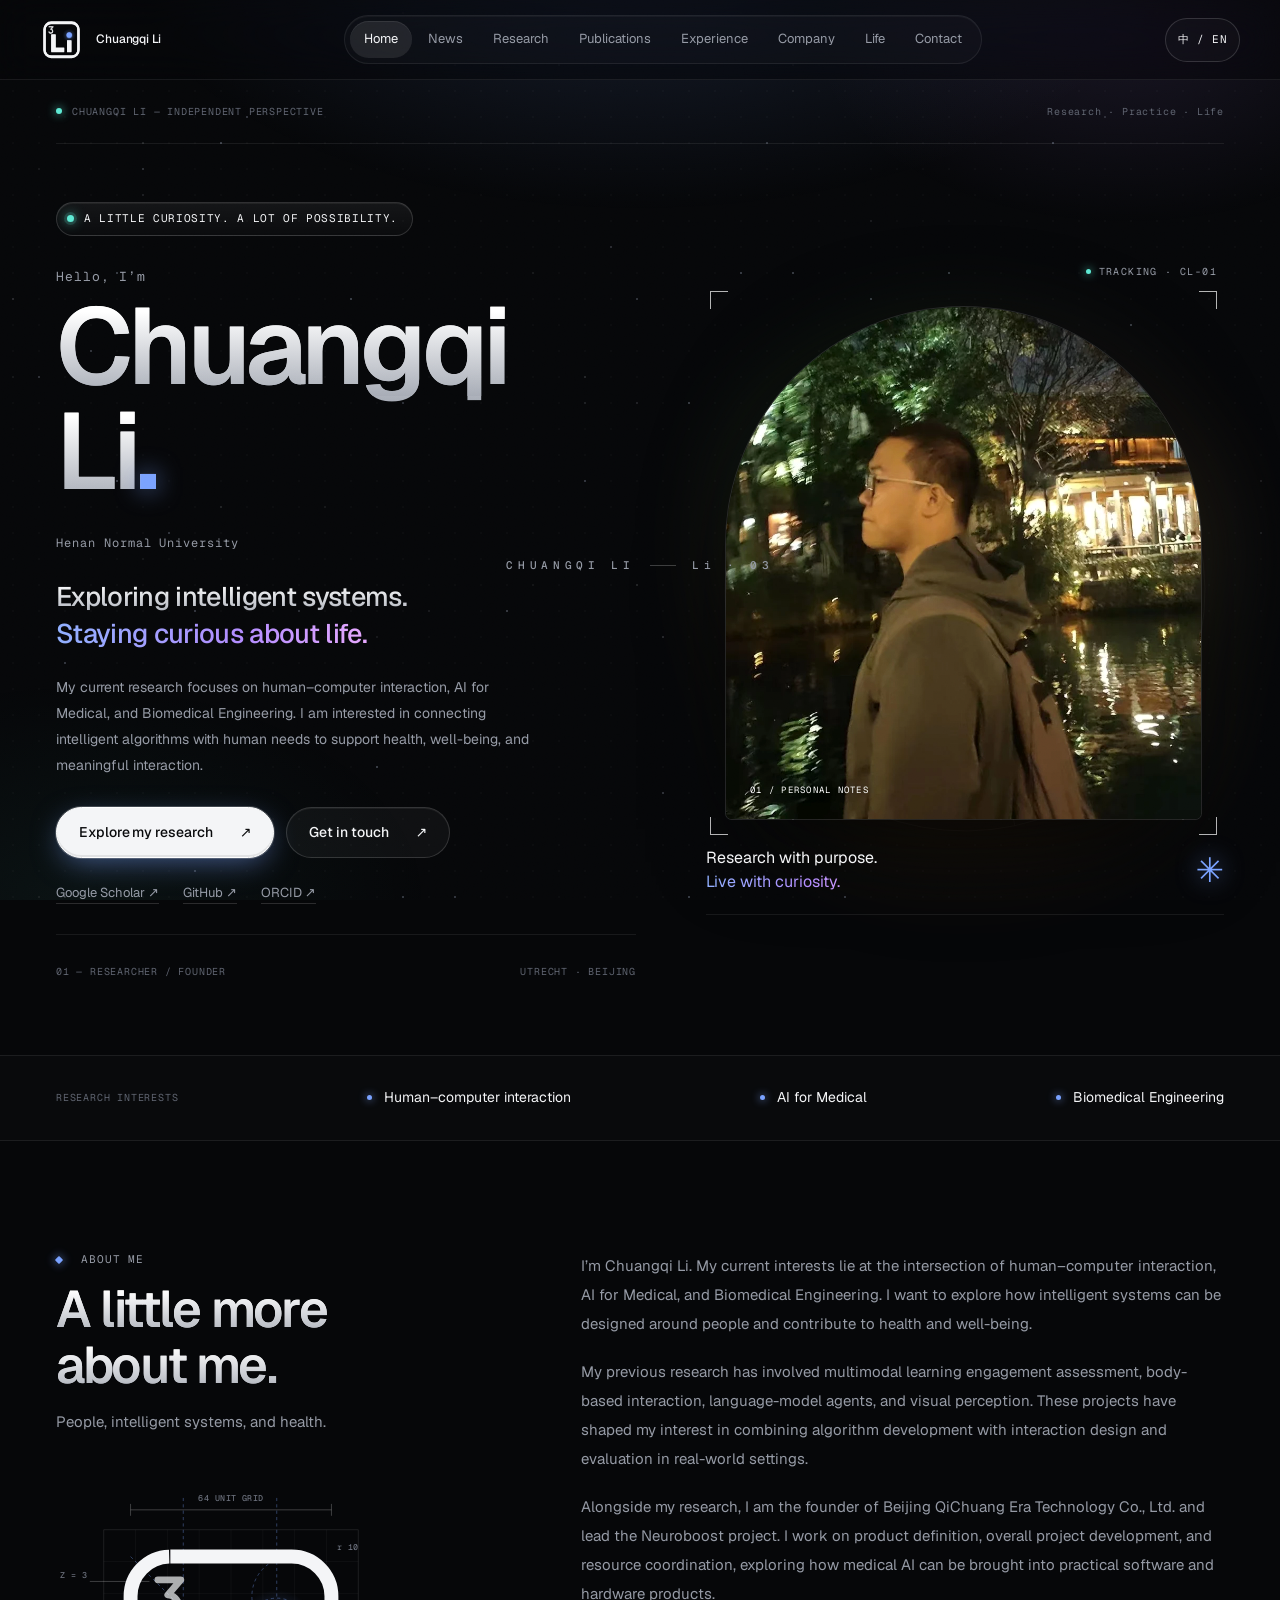
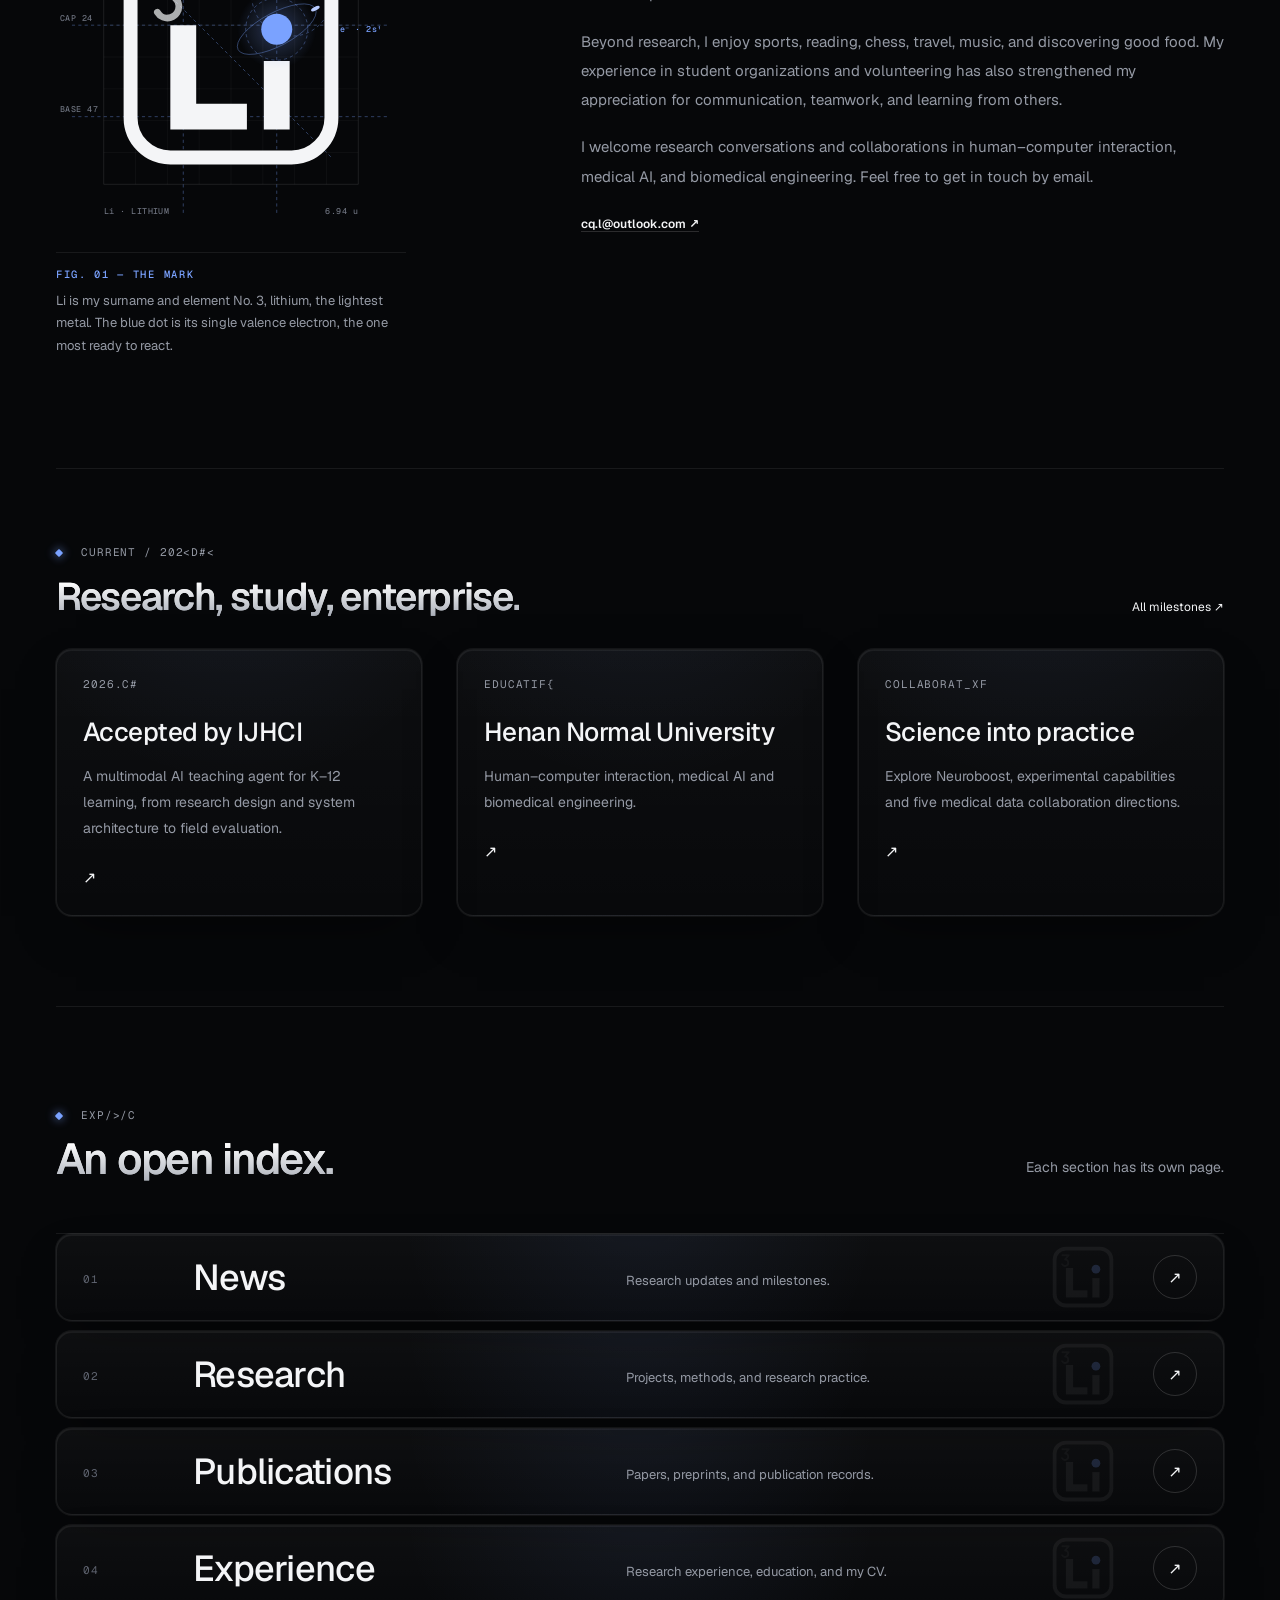
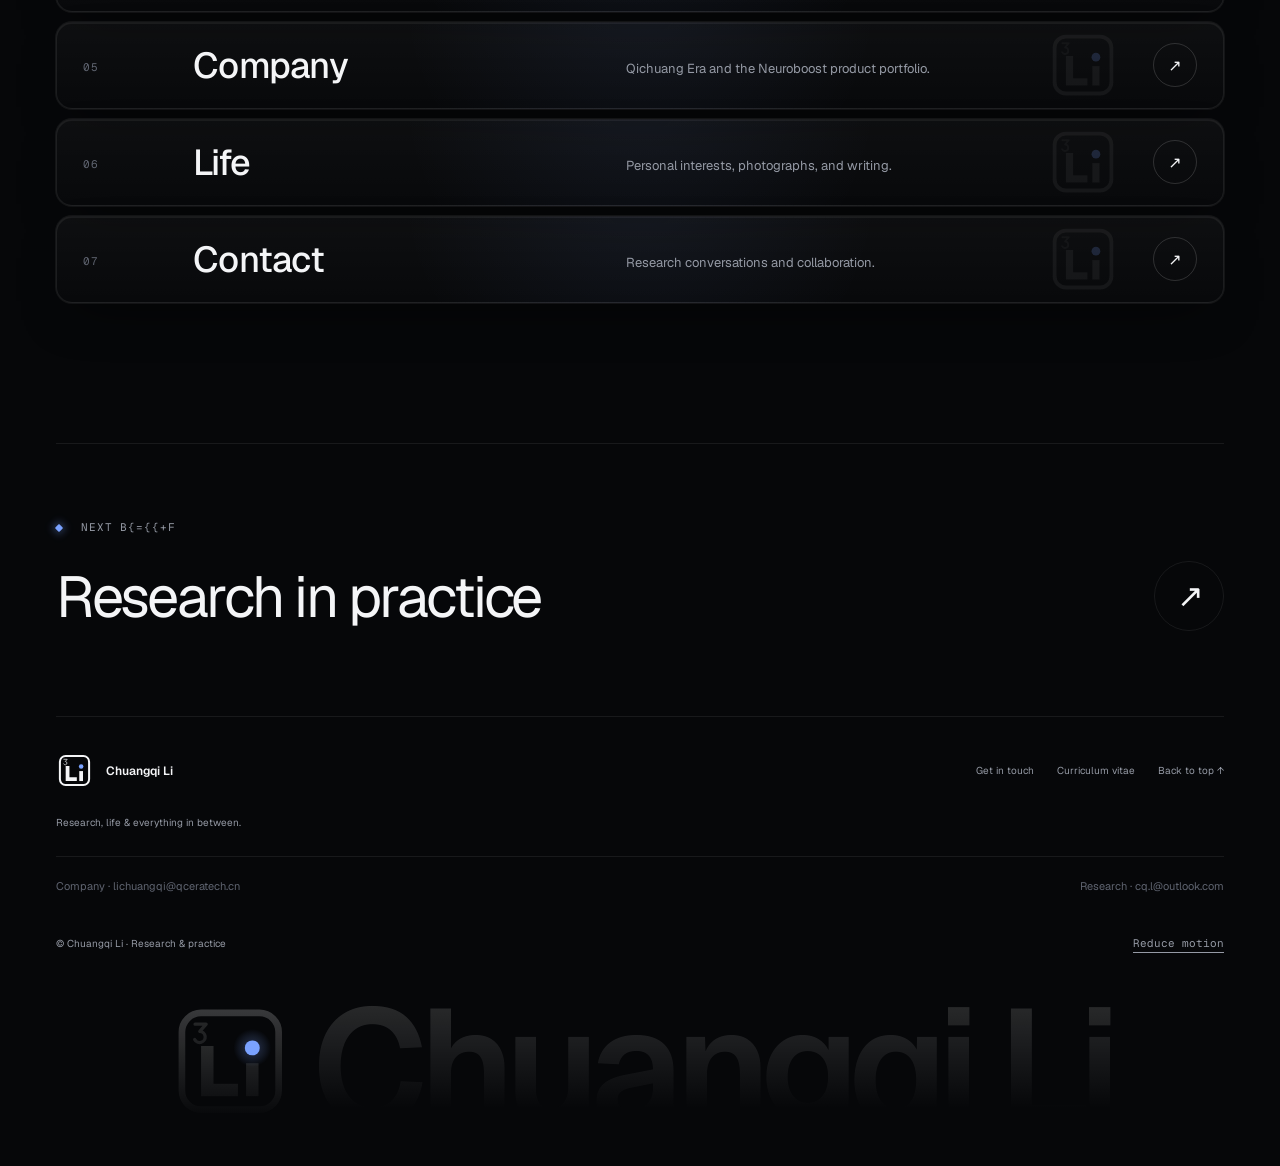
==== commit c39daefc: "Update personal name, education, and project site URLs" ====
--- a/docs/index.html
+++ b/docs/index.html
@@ -1,10 +1,10 @@
 <!DOCTYPE html>
 <html lang="en"><head><meta charset="utf-8"><meta name="viewport" content="width=device-width,initial-scale=1"><meta name="theme-color" content="#05070d">
-<title data-en="Home — Chuangqi Lee" data-zh="首页 — Chuangqi Lee">Home — Chuangqi Lee</title>
-<link rel="icon" href="assets/favicon.svg?v=li-mark-20261015" type="image/svg+xml"><link rel="stylesheet" href="assets/style.css"><link rel="stylesheet" href="assets/multipage.css?v=research-update"><script src="assets/main.js" defer></script><link rel="stylesheet" href="assets/luxury.css?v=20260912b"><meta name="description" content="Chuangqi Lee — human–computer interaction, medical AI and biomedical engineering. Research, publications and Qichuang Era."><link rel="canonical" href="https://chuangqilee.github.io/"><meta property="og:title" content="Home — Chuangqi Lee"><meta property="og:description" content="Chuangqi Lee — human–computer interaction, medical AI and biomedical engineering. Research, publications and Qichuang Era."><meta property="og:url" content="https://chuangqilee.github.io/"><meta property="og:type" content="website"><link rel="stylesheet" href="assets/site-polish.css"><link rel="stylesheet" href="assets/edition.css?v=20261001b"><script src="assets/edition.js?v=20261001b" defer></script><link rel="stylesheet" href="assets/brand.css?v=20261001"><link rel="preload" href="assets/fonts/geist-latin.woff2" as="font" type="font/woff2" crossorigin><script>try{if(!sessionStorage.getItem('li-intro')&&!location.hash&&!matchMedia('(prefers-reduced-motion: reduce)').matches&&localStorage.getItem('edition-reduce-motion')!=='true'){document.documentElement.classList.add('li-intro-on');self.liIntroAt=performance.now()}}catch(e){}</script><link rel="stylesheet" href="assets/tech.css?v=20261015f"><script src="assets/tech.js?v=20261015d" defer></script></head>
+<title data-en="Home — Chuangqi Li" data-zh="首页 — Chuangqi Li">Home — Chuangqi Li</title>
+<link rel="icon" href="assets/favicon.svg?v=li-mark-20261015" type="image/svg+xml"><link rel="stylesheet" href="assets/style.css"><link rel="stylesheet" href="assets/multipage.css?v=research-update"><script src="assets/main.js" defer></script><link rel="stylesheet" href="assets/luxury.css?v=20260912b"><meta name="description" content="Chuangqi Li — human–computer interaction, medical AI and biomedical engineering. Research, publications and Qichuang Era."><link rel="canonical" href="https://chuangqilee.github.io/chuangqili.github.io/"><meta property="og:title" content="Home — Chuangqi Li"><meta property="og:description" content="Chuangqi Li — human–computer interaction, medical AI and biomedical engineering. Research, publications and Qichuang Era."><meta property="og:url" content="https://chuangqilee.github.io/chuangqili.github.io/"><meta property="og:type" content="website"><link rel="stylesheet" href="assets/site-polish.css"><link rel="stylesheet" href="assets/edition.css?v=20261001b"><script src="assets/edition.js?v=20261001b" defer></script><link rel="stylesheet" href="assets/brand.css?v=20261001"><link rel="preload" href="assets/fonts/geist-latin.woff2" as="font" type="font/woff2" crossorigin><script>try{if(!sessionStorage.getItem('li-intro')&&!location.hash&&!matchMedia('(prefers-reduced-motion: reduce)').matches&&localStorage.getItem('edition-reduce-motion')!=='true'){document.documentElement.classList.add('li-intro-on');self.liIntroAt=performance.now()}}catch(e){}</script><link rel="stylesheet" href="assets/tech.css?v=20261106-profile"><script src="assets/tech.js?v=20261106-profile" defer></script></head>
 <body id="top" class="tech-site multipage home-page page-index luxury-site edition-site"><a class="skip-link" href="#main"><span data-en="Skip to content" data-zh="跳转到正文">Skip to content</span></a>
 <header class="header"><div class="nav-wrap">
-<a class="brand" href="index.html" aria-label="Chuangqi Lee home"><img class="brand-mark" src="assets/monogram.svg?v=li-20261015" width="43" height="43" alt="" aria-hidden="true" decoding="async"><span class="brand-name">Chuangqi Lee</span></a>
+<a class="brand" href="index.html" aria-label="Chuangqi Li home"><img class="brand-mark" src="assets/monogram.svg?v=li-20261015" width="43" height="43" alt="" aria-hidden="true" decoding="async"><span class="brand-name">Chuangqi Li</span></a>
 <nav aria-label="Main navigation" id="navigation"><a href="index.html" class="active" aria-current="page"><span data-en="Home" data-zh="首页">Home</span></a><a href="news.html"><span data-en="News" data-zh="动态">News</span></a><a href="research.html"><span data-en="Research" data-zh="研究">Research</span></a><a href="publications.html"><span data-en="Publications" data-zh="论文">Publications</span></a><a href="experience.html"><span data-en="Experience" data-zh="经历">Experience</span></a><a href="company.html"><span data-en="Company" data-zh="公司">Company</span></a><a href="life.html"><span data-en="Life" data-zh="生活">Life</span></a><a href="contact.html"><span data-en="Contact" data-zh="联系">Contact</span></a></nav>
 <div class="nav-actions"><button class="language" id="language" type="button" aria-label="Switch to Chinese">中 / EN</button><button class="menu-toggle" type="button" aria-expanded="false" aria-controls="navigation" aria-label="Open navigation"><span></span><span></span></button></div>
-</div></header><main id="main" class="page-content"><div class="wrap edition-masthead"><span>CHUANGQI LEE — INDEPENDENT PERSPECTIVE</span><span data-en="Research · Practice · Life" data-zh="科研 · 实践 · 生活">Research · Practice · Life</span></div><section class="hero wrap" id="about"><div class="hero-copy"><p class="eyebrow"><span class="green-dot"></span><span data-en="A LITTLE CURIOSITY. A LOT OF POSSIBILITY." data-zh="以好奇心，探索更多可能。">A LITTLE CURIOSITY. A LOT OF POSSIBILITY.</span></p><p class="hello"><span data-en="Hello, I’m" data-zh="你好，我是">Hello, I’m</span></p><h1><span class="name-first">Chuangqi</span><span class="name-last">Lee<span class="accent">.</span></span></h1><p class="hero-affiliation"><span data-en="Graduate student · Utrecht University" data-zh="研究生在读 · 乌得勒支大学">Graduate student · Utrecht University</span></p><p class="hero-line" data-en="Exploring intelligent systems." data-zh="探索智能系统，">Exploring intelligent systems.</p><p class="hero-line italic" data-en="Staying curious about life." data-zh="保持对生活的好奇。">Staying curious about life.</p><p class="intro"><span data-en="My current research focuses on human–computer interaction, AI for Medical, and Biomedical Engineering. I am interested in connecting intelligent algorithms with human needs to support health, well-being, and meaningful interaction." data-zh="我目前的研究方向是人机交互、医疗人工智能（AI for Medical）与生物医学工程。我关注智能算法与真实需求之间的连接，希望探索支持健康、福祉与有效人机协作的技术。">My current research focuses on human–computer interaction, AI for Medical, and Biomedical Engineering. I am interested in connecting intelligent algorithms with human needs to support health, well-being, and meaningful interaction.</span></p><div class="hero-buttons"><a class="button primary" href="research.html"><span data-en="Explore my research" data-zh="了解我的研究">Explore my research</span> <span aria-hidden="true">↗</span></a><a class="button secondary" href="contact.html"><span data-en="Get in touch" data-zh="联系我">Get in touch</span> <span aria-hidden="true">↗</span></a></div><div class="social-links"><a href="https://scholar.google.com/citations?user=dG4GJSkAAAAJ" target="_blank" rel="noopener noreferrer">Google Scholar <span aria-hidden="true">↗</span></a><a href="https://github.com/ChuangqiLee" target="_blank" rel="noopener noreferrer">GitHub <span aria-hidden="true">↗</span></a><a href="https://orcid.org/0009-0002-1373-2764" target="_blank" rel="noopener noreferrer">ORCID <span aria-hidden="true">↗</span></a></div><div class="edition-signature"><span>01 — RESEARCHER / FOUNDER</span><span>UTRECHT · BEIJING</span></div></div><div class="hero-visual"><svg class="edition-orbit" viewbox="0 0 600 600" aria-hidden="true"><circle cx="300" cy="300" r="278"></circle><ellipse cx="300" cy="300" rx="200" ry="278" transform="rotate(-35 300 300)"></ellipse><path d="M22 300H578M300 22V578"></path><circle class="orbit-node" cx="497" cy="103" r="7"></circle></svg><div class="portrait-frame"><img src="assets/portrait.webp" width="915" height="969" alt="Chuangqi Lee outdoors by a garden pond at night" fetchpriority="high" decoding="async"><span class="photo-index">01 / PERSONAL NOTES</span></div><div class="photo-caption"><span class="asterisk" aria-hidden="true">✳</span><div><p data-en="Research with purpose." data-zh="带着目标做研究。">Research with purpose.</p><p class="italic" data-en="Live with curiosity." data-zh="带着好奇去生活。">Live with curiosity.</p></div></div></div></section><div class="interest-band"><div class="wrap interest-inner"><span class="eyebrow"><span data-en="RESEARCH INTERESTS" data-zh="研究兴趣">RESEARCH INTERESTS</span></span><span data-en="Human–computer interaction" data-zh="人机交互">Human–computer interaction</span><span data-en="AI for Medical" data-zh="医疗人工智能（AI for Medical）">AI for Medical</span><span data-en="Biomedical Engineering" data-zh="生物医学工程">Biomedical Engineering</span></div></div><section class="section wrap news-section" id="biography" aria-labelledby="biography-heading"><div class="news-intro"><p class="eyebrow"><span data-en="ABOUT ME" data-zh="关于我">ABOUT ME</span></p><h2 id="biography-heading" data-en="A little more about me." data-zh="关于我的更多介绍">A little more about me.</h2><p class="muted" data-en="People, intelligent systems, and health." data-zh="以人为中心，连接智能与健康。">People, intelligent systems, and health.</p><figure class="li-blueprint"><svg class="li-svg" viewBox="-12 -12 88 88" fill="none" aria-hidden="true" focusable="false"><g class="bp-grid"><line x1="0" y1="0" x2="0" y2="64" class="bp-edge"/><line x1="0" y1="0" x2="64" y2="0" class="bp-edge"/><line x1="8" y1="0" x2="8" y2="64"/><line x1="0" y1="8" x2="64" y2="8"/><line x1="16" y1="0" x2="16" y2="64"/><line x1="0" y1="16" x2="64" y2="16"/><line x1="24" y1="0" x2="24" y2="64"/><line x1="0" y1="24" x2="64" y2="24"/><line x1="32" y1="0" x2="32" y2="64"/><line x1="0" y1="32" x2="64" y2="32"/><line x1="40" y1="0" x2="40" y2="64"/><line x1="0" y1="40" x2="64" y2="40"/><line x1="48" y1="0" x2="48" y2="64"/><line x1="0" y1="48" x2="64" y2="48"/><line x1="56" y1="0" x2="56" y2="64"/><line x1="0" y1="56" x2="64" y2="56"/><line x1="64" y1="0" x2="64" y2="64" class="bp-edge"/><line x1="0" y1="64" x2="64" y2="64" class="bp-edge"/></g><g class="bp-guides"><path class="bp-guide" d="M-8 24H72M-8 47H72M20 -8V72M43.5 -8V72M6.75 6.75L57.25 57.25"/><circle class="bp-guide" cx="43.5" cy="25" r="7.8"/><circle class="bp-guide" cx="47.25" cy="16.75" r="10"/><path class="bp-dim" d="M6.75 -5H57.25M6.75 -6.5V-3.5M57.25 -6.5V-3.5M-3.5 13H11.5"/></g><g class="bp-mark"><rect class="li-frame" x="6.75" y="6.75" width="50.5" height="50.5" rx="10" pathLength="1"/><path class="li-three" d="M13.6 12.6H19.4L16.1 16.4A2.9 2.9 0 1 1 13.4 20.6" pathLength="1"/><path class="li-l" d="M20 24V47H36" pathLength="1"/><path class="li-i" d="M43.5 33V50.25" pathLength="1"/></g><g class="bp-electron"><circle class="li-halo" cx="43.5" cy="25" r="10"/><g transform="translate(43.5 25) rotate(-28) scale(1 .38)"><circle class="bp-orbit" r="11"/><g class="bp-spin"><circle class="bp-particle" cx="11" cy="0" r="1.2"/></g></g><circle class="li-dot" cx="43.5" cy="25" r="3.9"/></g><g class="bp-labels"><text class="bp-label" x="32" y="-7.2" text-anchor="middle">64 UNIT GRID</text><text class="bp-label" x="-11" y="22.9">CAP 24</text><text class="bp-label" x="-11" y="45.9">BASE 47</text><text class="bp-label" x="-11" y="12.2">Z = 3</text><text class="bp-label" x="58.6" y="5.2">r 10</text><text class="bp-label is-accent" x="59.4" y="25.8">e⁻ · 2s¹</text><text class="bp-label" x="0" y="71.5">Li · LITHIUM</text><text class="bp-label" x="64" y="71.5" text-anchor="end">6.94 u</text></g></svg><figcaption><span class="bp-kicker" data-en="FIG. 01 — THE MARK" data-zh="图 01 — 我的标志">FIG. 01 — THE MARK</span><p data-en="Li is my surname and element No. 3, lithium, the lightest metal. The blue dot is its single valence electron, the one most ready to react." data-zh="Li 是我的姓，也是元素周期表第 3 号元素锂，最轻的金属。那颗蓝点是它唯一的价电子，最活跃，也最愿意与世界发生反应。">Li is my surname and element No. 3, lithium, the lightest metal. The blue dot is its single valence electron, the one most ready to react.</p></figcaption></figure></div><div><p class="muted" style="margin-bottom:18px;line-height:1.9" data-en="I’m Chuangqi Lee, a graduate student in Computer Science at Utrecht University, where I began my graduate studies in September 2026. My current interests lie at the intersection of human–computer interaction, AI for Medical, and Biomedical Engineering. I want to explore how intelligent systems can be designed around people and contribute to health and well-being." data-zh="我是 Chuangqi Lee，于 2026 年 9 月进入乌得勒支大学，现为计算机科学方向研究生。我的研究兴趣集中在人机交互、医疗人工智能（AI for Medical）与生物医学工程的交叉领域，希望探索以人为中心的智能系统，以及它们在健康与福祉中的应用。">I’m Chuangqi Lee, a graduate student in Computer Science at Utrecht University, where I began my graduate studies in September 2026. My current interests lie at the intersection of human–computer interaction, AI for Medical, and Biomedical Engineering. I want to explore how intelligent systems can be designed around people and contribute to health and well-being.</p><p class="muted" style="margin-bottom:18px;line-height:1.9" data-en="My previous research has involved multimodal learning engagement assessment, body-based interaction, language-model agents, and visual perception. These projects have shaped my interest in combining algorithm development with interaction design and evaluation in real-world settings." data-zh="我此前的研究涉及多模态学习投入评估、肢体交互、语言模型智能体与视觉感知。这些项目经历让我更加关注如何结合算法开发、交互设计与真实场景中的效果评估。">My previous research has involved multimodal learning engagement assessment, body-based interaction, language-model agents, and visual perception. These projects have shaped my interest in combining algorithm development with interaction design and evaluation in real-world settings.</p><p class="muted" style="margin-bottom:18px;line-height:1.9" data-en="Alongside my research, I am the founder of Beijing QiChuang Era Technology Co., Ltd. and lead the Neuroboost project. I work on product definition, overall project development, and resource coordination, exploring how medical AI can be brought into practical software and hardware products." data-zh="科研之外，我是北京奇创纪元科技有限公司创始人、磁跃智盒（Neuroboost）项目负责人，负责产品定义、项目整体推进与资源整合，探索将医疗人工智能转化为可实际使用的软硬件产品。">Alongside my research, I am the founder of Beijing QiChuang Era Technology Co., Ltd. and lead the Neuroboost project. I work on product definition, overall project development, and resource coordination, exploring how medical AI can be brought into practical software and hardware products.</p><p class="muted" style="margin-bottom:18px;line-height:1.9" data-en="Beyond research, I enjoy sports, reading, chess, travel, music, and discovering good food. My experience in student organizations and volunteering has also strengthened my appreciation for communication, teamwork, and learning from others." data-zh="科研之外，我喜欢运动、阅读、象棋、旅行、音乐，也乐于探索美食。参与学生组织与志愿服务的经历，让我更加重视沟通、团队合作，以及向他人学习。">Beyond research, I enjoy sports, reading, chess, travel, music, and discovering good food. My experience in student organizations and volunteering has also strengthened my appreciation for communication, teamwork, and learning from others.</p><p class="muted" style="margin-bottom:18px;line-height:1.9" data-en="I welcome research conversations and collaborations in human–computer interaction, medical AI, and biomedical engineering. Feel free to get in touch by email." data-zh="欢迎围绕人机交互、医疗人工智能与生物医学工程开展科研交流与合作，也欢迎通过邮件联系我。">I welcome research conversations and collaborations in human–computer interaction, medical AI, and biomedical engineering. Feel free to get in touch by email.</p><a class="text-link" href="mailto:cq.l@outlook.com">cq.l@outlook.com ↗</a></div></section><section class="wrap site-highlights" aria-labelledby="latest-heading"><div class="polish-heading"><div><p class="eyebrow">CURRENT / 2026.09</p><h2 id="latest-heading" data-en="Research, study, enterprise." data-zh="科研、求学与创业。">Research, study, enterprise.</h2></div><a href="news.html"><span data-en="All milestones" data-zh="全部动态">All milestones</span> ↗</a></div><div class="highlight-grid"><a class="highlight-item" href="publications.html#k12-teaching-agent"><span class="eyebrow">2026.01</span><h3 data-en="Accepted by IJHCI" data-zh="IJHCI 论文录用">Accepted by IJHCI</h3><p data-en="A multimodal AI teaching agent for K–12 learning, from research design and system architecture to field evaluation." data-zh="面向 K–12 学习的多模态 AI 教学智能体，涵盖研究设计、系统架构与实地评估。">A multimodal AI teaching agent for K–12 learning, from research design and system architecture to field evaluation.</p><span aria-hidden="true">↗</span></a><a class="highlight-item" href="experience.html"><span class="eyebrow">2026.09</span><h3 data-en="Utrecht University" data-zh="乌得勒支大学">Utrecht University</h3><p data-en="Graduate studies in Computer Science, connecting human–computer interaction, medical AI and biomedical engineering." data-zh="计算机方向研究生，关注人机交互、医疗人工智能与生物医学工程。">Graduate studies in Computer Science, connecting human–computer interaction, medical AI and biomedical engineering.</p><span aria-hidden="true">↗</span></a><a class="highlight-item" href="company.html"><span class="eyebrow">COLLABORATION</span><h3 data-en="Science into practice" data-zh="让科研走向实践">Science into practice</h3><p data-en="Explore Neuroboost, experimental capabilities and five medical data collaboration directions." data-zh="了解 Neuroboost、实验技术平台与五大医疗数据合作方向。">Explore Neuroboost, experimental capabilities and five medical data collaboration directions.</p><span aria-hidden="true">↗</span></a></div></section><section class="section wrap site-directory" aria-labelledby="directory-heading"><div class="section-heading"><div><p class="eyebrow"><span data-en="EXPLORE" data-zh="探索更多">EXPLORE</span></p><h2 id="directory-heading" data-en="An open index." data-zh="每一面，都值得探索。">An open index.</h2></div><p class="section-note" data-en="Each section has its own page." data-zh="每个栏目，独立浏览。">Each section has its own page.</p></div><div class="directory-grid"><a class="directory-card" href="news.html"><span class="directory-number">01</span><div><h3 data-en="News" data-zh="动态">News</h3><p data-en="Research updates and milestones." data-zh="科研动态与成长记录。">Research updates and milestones.</p></div><span class="directory-arrow" aria-hidden="true">↗</span></a><a class="directory-card" href="research.html"><span class="directory-number">02</span><div><h3 data-en="Research" data-zh="研究">Research</h3><p data-en="Projects, methods, and research practice." data-zh="研究项目、方法与实践。">Projects, methods, and research practice.</p></div><span class="directory-arrow" aria-hidden="true">↗</span></a><a class="directory-card" href="publications.html"><span class="directory-number">03</span><div><h3 data-en="Publications" data-zh="论文">Publications</h3><p data-en="Papers, preprints, and publication records." data-zh="论文、预印本与发表记录。">Papers, preprints, and publication records.</p></div><span class="directory-arrow" aria-hidden="true">↗</span></a><a class="directory-card" href="experience.html"><span class="directory-number">04</span><div><h3 data-en="Experience" data-zh="经历">Experience</h3><p data-en="Research experience, education, and my CV." data-zh="科研经历、教育背景与完整简历。">Research experience, education, and my CV.</p></div><span class="directory-arrow" aria-hidden="true">↗</span></a><a class="directory-card" href="company.html"><span class="directory-number">05</span><div><h3 data-en="Company" data-zh="公司">Company</h3><p data-en="Qichuang Era and the Neuroboost product portfolio." data-zh="奇创纪元与磁跃智盒产品展示。">Qichuang Era and the Neuroboost product portfolio.</p></div><span class="directory-arrow" aria-hidden="true">↗</span></a><a class="directory-card" href="life.html"><span class="directory-number">06</span><div><h3 data-en="Life" data-zh="生活">Life</h3><p data-en="Personal interests, photographs, and writing." data-zh="兴趣爱好、生活照片与写作。">Personal interests, photographs, and writing.</p></div><span class="directory-arrow" aria-hidden="true">↗</span></a><a class="directory-card" href="contact.html"><span class="directory-number">07</span><div><h3 data-en="Contact" data-zh="联系">Contact</h3><p data-en="Research conversations and collaboration." data-zh="科研交流与合作联系。">Research conversations and collaboration.</p></div><span class="directory-arrow" aria-hidden="true">↗</span></a></div></section><section class="edition-next wrap"><span class="eyebrow">NEXT CHAPTER</span><a href="research.html"><span data-en="Research in practice" data-zh="走进我的研究">Research in practice</span><span aria-hidden="true">↗</span></a></section></main><footer class="wrap footer multi-footer"><a class="brand" href="index.html"><img class="brand-mark" src="assets/monogram.svg?v=li-20261015" width="43" height="43" alt="" aria-hidden="true" decoding="async">Chuangqi Lee</a><div class="footer-links"><a href="contact.html"><span data-en="Get in touch" data-zh="联系我">Get in touch</span></a><a href="cv.html"><span data-en="Curriculum vitae" data-zh="个人简历">Curriculum vitae</span></a><a href="#top"><span data-en="Back to top" data-zh="返回顶部">Back to top</span> ↑</a></div><span><span data-en="Research, life &amp; everything in between." data-zh="研究、生活，以及其间的一切。">Research, life &amp; everything in between.</span></span><div class="footer-contacts"><a href="mailto:lichuangqi@qceratech.cn"><span class="" data-en="Company" data-zh="公司联系">Company</span> · lichuangqi@qceratech.cn</a><a href="mailto:cq.l@outlook.com"><span class="" data-en="Research" data-zh="科研联系">Research</span> · cq.l@outlook.com</a></div><div class="edition-footnote"><span>© Chuangqi Lee · Research &amp; practice</span><button type="button" class="edition-motion" aria-pressed="false"><span data-en="Reduce motion" data-zh="减少动态效果">Reduce motion</span></button></div></footer></body></html>+</div></header><main id="main" class="page-content"><div class="wrap edition-masthead"><span>CHUANGQI LI — INDEPENDENT PERSPECTIVE</span><span data-en="Research · Practice · Life" data-zh="科研 · 实践 · 生活">Research · Practice · Life</span></div><section class="hero wrap" id="about"><div class="hero-copy"><p class="eyebrow"><span class="green-dot"></span><span data-en="A LITTLE CURIOSITY. A LOT OF POSSIBILITY." data-zh="以好奇心，探索更多可能。">A LITTLE CURIOSITY. A LOT OF POSSIBILITY.</span></p><p class="hello"><span data-en="Hello, I’m" data-zh="你好，我是">Hello, I’m</span></p><h1><span class="name-first">Chuangqi</span><span class="name-last">Li<span class="accent">.</span></span></h1><p class="hero-affiliation"><span data-en="Henan Normal University" data-zh="河南师范大学">Henan Normal University</span></p><p class="hero-line" data-en="Exploring intelligent systems." data-zh="探索智能系统，">Exploring intelligent systems.</p><p class="hero-line italic" data-en="Staying curious about life." data-zh="保持对生活的好奇。">Staying curious about life.</p><p class="intro"><span data-en="My current research focuses on human–computer interaction, AI for Medical, and Biomedical Engineering. I am interested in connecting intelligent algorithms with human needs to support health, well-being, and meaningful interaction." data-zh="我目前的研究方向是人机交互、医疗人工智能（AI for Medical）与生物医学工程。我关注智能算法与真实需求之间的连接，希望探索支持健康、福祉与有效人机协作的技术。">My current research focuses on human–computer interaction, AI for Medical, and Biomedical Engineering. I am interested in connecting intelligent algorithms with human needs to support health, well-being, and meaningful interaction.</span></p><div class="hero-buttons"><a class="button primary" href="research.html"><span data-en="Explore my research" data-zh="了解我的研究">Explore my research</span> <span aria-hidden="true">↗</span></a><a class="button secondary" href="contact.html"><span data-en="Get in touch" data-zh="联系我">Get in touch</span> <span aria-hidden="true">↗</span></a></div><div class="social-links"><a href="https://scholar.google.com/citations?user=dG4GJSkAAAAJ" target="_blank" rel="noopener noreferrer">Google Scholar <span aria-hidden="true">↗</span></a><a href="https://github.com/ChuangqiLee" target="_blank" rel="noopener noreferrer">GitHub <span aria-hidden="true">↗</span></a><a href="https://orcid.org/0009-0002-1373-2764" target="_blank" rel="noopener noreferrer">ORCID <span aria-hidden="true">↗</span></a></div><div class="edition-signature"><span>01 — RESEARCHER / FOUNDER</span><span>UTRECHT · BEIJING</span></div></div><div class="hero-visual"><svg class="edition-orbit" viewbox="0 0 600 600" aria-hidden="true"><circle cx="300" cy="300" r="278"></circle><ellipse cx="300" cy="300" rx="200" ry="278" transform="rotate(-35 300 300)"></ellipse><path d="M22 300H578M300 22V578"></path><circle class="orbit-node" cx="497" cy="103" r="7"></circle></svg><div class="portrait-frame"><img src="assets/portrait.webp" width="915" height="969" alt="Chuangqi Li outdoors by a garden pond at night" fetchpriority="high" decoding="async"><span class="photo-index">01 / PERSONAL NOTES</span></div><div class="photo-caption"><span class="asterisk" aria-hidden="true">✳</span><div><p data-en="Research with purpose." data-zh="带着目标做研究。">Research with purpose.</p><p class="italic" data-en="Live with curiosity." data-zh="带着好奇去生活。">Live with curiosity.</p></div></div></div></section><div class="interest-band"><div class="wrap interest-inner"><span class="eyebrow"><span data-en="RESEARCH INTERESTS" data-zh="研究兴趣">RESEARCH INTERESTS</span></span><span data-en="Human–computer interaction" data-zh="人机交互">Human–computer interaction</span><span data-en="AI for Medical" data-zh="医疗人工智能（AI for Medical）">AI for Medical</span><span data-en="Biomedical Engineering" data-zh="生物医学工程">Biomedical Engineering</span></div></div><section class="section wrap news-section" id="biography" aria-labelledby="biography-heading"><div class="news-intro"><p class="eyebrow"><span data-en="ABOUT ME" data-zh="关于我">ABOUT ME</span></p><h2 id="biography-heading" data-en="A little more about me." data-zh="关于我的更多介绍">A little more about me.</h2><p class="muted" data-en="People, intelligent systems, and health." data-zh="以人为中心，连接智能与健康。">People, intelligent systems, and health.</p><figure class="li-blueprint"><svg class="li-svg" viewBox="-12 -12 88 88" fill="none" aria-hidden="true" focusable="false"><g class="bp-grid"><line x1="0" y1="0" x2="0" y2="64" class="bp-edge"/><line x1="0" y1="0" x2="64" y2="0" class="bp-edge"/><line x1="8" y1="0" x2="8" y2="64"/><line x1="0" y1="8" x2="64" y2="8"/><line x1="16" y1="0" x2="16" y2="64"/><line x1="0" y1="16" x2="64" y2="16"/><line x1="24" y1="0" x2="24" y2="64"/><line x1="0" y1="24" x2="64" y2="24"/><line x1="32" y1="0" x2="32" y2="64"/><line x1="0" y1="32" x2="64" y2="32"/><line x1="40" y1="0" x2="40" y2="64"/><line x1="0" y1="40" x2="64" y2="40"/><line x1="48" y1="0" x2="48" y2="64"/><line x1="0" y1="48" x2="64" y2="48"/><line x1="56" y1="0" x2="56" y2="64"/><line x1="0" y1="56" x2="64" y2="56"/><line x1="64" y1="0" x2="64" y2="64" class="bp-edge"/><line x1="0" y1="64" x2="64" y2="64" class="bp-edge"/></g><g class="bp-guides"><path class="bp-guide" d="M-8 24H72M-8 47H72M20 -8V72M43.5 -8V72M6.75 6.75L57.25 57.25"/><circle class="bp-guide" cx="43.5" cy="25" r="7.8"/><circle class="bp-guide" cx="47.25" cy="16.75" r="10"/><path class="bp-dim" d="M6.75 -5H57.25M6.75 -6.5V-3.5M57.25 -6.5V-3.5M-3.5 13H11.5"/></g><g class="bp-mark"><rect class="li-frame" x="6.75" y="6.75" width="50.5" height="50.5" rx="10" pathLength="1"/><path class="li-three" d="M13.6 12.6H19.4L16.1 16.4A2.9 2.9 0 1 1 13.4 20.6" pathLength="1"/><path class="li-l" d="M20 24V47H36" pathLength="1"/><path class="li-i" d="M43.5 33V50.25" pathLength="1"/></g><g class="bp-electron"><circle class="li-halo" cx="43.5" cy="25" r="10"/><g transform="translate(43.5 25) rotate(-28) scale(1 .38)"><circle class="bp-orbit" r="11"/><g class="bp-spin"><circle class="bp-particle" cx="11" cy="0" r="1.2"/></g></g><circle class="li-dot" cx="43.5" cy="25" r="3.9"/></g><g class="bp-labels"><text class="bp-label" x="32" y="-7.2" text-anchor="middle">64 UNIT GRID</text><text class="bp-label" x="-11" y="22.9">CAP 24</text><text class="bp-label" x="-11" y="45.9">BASE 47</text><text class="bp-label" x="-11" y="12.2">Z = 3</text><text class="bp-label" x="58.6" y="5.2">r 10</text><text class="bp-label is-accent" x="59.4" y="25.8">e⁻ · 2s¹</text><text class="bp-label" x="0" y="71.5">Li · LITHIUM</text><text class="bp-label" x="64" y="71.5" text-anchor="end">6.94 u</text></g></svg><figcaption><span class="bp-kicker" data-en="FIG. 01 — THE MARK" data-zh="图 01 — 我的标志">FIG. 01 — THE MARK</span><p data-en="Li is my surname and element No. 3, lithium, the lightest metal. The blue dot is its single valence electron, the one most ready to react." data-zh="Li 是我的姓，也是元素周期表第 3 号元素锂，最轻的金属。那颗蓝点是它唯一的价电子，最活跃，也最愿意与世界发生反应。">Li is my surname and element No. 3, lithium, the lightest metal. The blue dot is its single valence electron, the one most ready to react.</p></figcaption></figure></div><div><p class="muted" style="margin-bottom:18px;line-height:1.9" data-en="I’m Chuangqi Li. My current interests lie at the intersection of human–computer interaction, AI for Medical, and Biomedical Engineering. I want to explore how intelligent systems can be designed around people and contribute to health and well-being." data-zh="我是 Chuangqi Li。我的研究兴趣集中在人机交互、医疗人工智能（AI for Medical）与生物医学工程的交叉领域，希望探索以人为中心的智能系统，以及它们在健康与福祉中的应用。">I’m Chuangqi Li. My current interests lie at the intersection of human–computer interaction, AI for Medical, and Biomedical Engineering. I want to explore how intelligent systems can be designed around people and contribute to health and well-being.</p><p class="muted" style="margin-bottom:18px;line-height:1.9" data-en="My previous research has involved multimodal learning engagement assessment, body-based interaction, language-model agents, and visual perception. These projects have shaped my interest in combining algorithm development with interaction design and evaluation in real-world settings." data-zh="我此前的研究涉及多模态学习投入评估、肢体交互、语言模型智能体与视觉感知。这些项目经历让我更加关注如何结合算法开发、交互设计与真实场景中的效果评估。">My previous research has involved multimodal learning engagement assessment, body-based interaction, language-model agents, and visual perception. These projects have shaped my interest in combining algorithm development with interaction design and evaluation in real-world settings.</p><p class="muted" style="margin-bottom:18px;line-height:1.9" data-en="Alongside my research, I am the founder of Beijing QiChuang Era Technology Co., Ltd. and lead the Neuroboost project. I work on product definition, overall project development, and resource coordination, exploring how medical AI can be brought into practical software and hardware products." data-zh="科研之外，我是北京奇创纪元科技有限公司创始人、磁跃智盒（Neuroboost）项目负责人，负责产品定义、项目整体推进与资源整合，探索将医疗人工智能转化为可实际使用的软硬件产品。">Alongside my research, I am the founder of Beijing QiChuang Era Technology Co., Ltd. and lead the Neuroboost project. I work on product definition, overall project development, and resource coordination, exploring how medical AI can be brought into practical software and hardware products.</p><p class="muted" style="margin-bottom:18px;line-height:1.9" data-en="Beyond research, I enjoy sports, reading, chess, travel, music, and discovering good food. My experience in student organizations and volunteering has also strengthened my appreciation for communication, teamwork, and learning from others." data-zh="科研之外，我喜欢运动、阅读、象棋、旅行、音乐，也乐于探索美食。参与学生组织与志愿服务的经历，让我更加重视沟通、团队合作，以及向他人学习。">Beyond research, I enjoy sports, reading, chess, travel, music, and discovering good food. My experience in student organizations and volunteering has also strengthened my appreciation for communication, teamwork, and learning from others.</p><p class="muted" style="margin-bottom:18px;line-height:1.9" data-en="I welcome research conversations and collaborations in human–computer interaction, medical AI, and biomedical engineering. Feel free to get in touch by email." data-zh="欢迎围绕人机交互、医疗人工智能与生物医学工程开展科研交流与合作，也欢迎通过邮件联系我。">I welcome research conversations and collaborations in human–computer interaction, medical AI, and biomedical engineering. Feel free to get in touch by email.</p><a class="text-link" href="mailto:cq.l@outlook.com">cq.l@outlook.com ↗</a></div></section><section class="wrap site-highlights" aria-labelledby="latest-heading"><div class="polish-heading"><div><p class="eyebrow">CURRENT / 2026.09</p><h2 id="latest-heading" data-en="Research, study, enterprise." data-zh="科研、求学与创业。">Research, study, enterprise.</h2></div><a href="news.html"><span data-en="All milestones" data-zh="全部动态">All milestones</span> ↗</a></div><div class="highlight-grid"><a class="highlight-item" href="publications.html#k12-teaching-agent"><span class="eyebrow">2026.01</span><h3 data-en="Accepted by IJHCI" data-zh="IJHCI 论文录用">Accepted by IJHCI</h3><p data-en="A multimodal AI teaching agent for K–12 learning, from research design and system architecture to field evaluation." data-zh="面向 K–12 学习的多模态 AI 教学智能体，涵盖研究设计、系统架构与实地评估。">A multimodal AI teaching agent for K–12 learning, from research design and system architecture to field evaluation.</p><span aria-hidden="true">↗</span></a><a class="highlight-item" href="experience.html"><span class="eyebrow" data-en="EDUCATION" data-zh="教育经历">EDUCATION</span><h3 data-en="Henan Normal University" data-zh="河南师范大学">Henan Normal University</h3><p data-en="Human–computer interaction, medical AI and biomedical engineering." data-zh="人机交互、医疗人工智能与生物医学工程。">Human–computer interaction, medical AI and biomedical engineering.</p><span aria-hidden="true">↗</span></a><a class="highlight-item" href="company.html"><span class="eyebrow">COLLABORATION</span><h3 data-en="Science into practice" data-zh="让科研走向实践">Science into practice</h3><p data-en="Explore Neuroboost, experimental capabilities and five medical data collaboration directions." data-zh="了解 Neuroboost、实验技术平台与五大医疗数据合作方向。">Explore Neuroboost, experimental capabilities and five medical data collaboration directions.</p><span aria-hidden="true">↗</span></a></div></section><section class="section wrap site-directory" aria-labelledby="directory-heading"><div class="section-heading"><div><p class="eyebrow"><span data-en="EXPLORE" data-zh="探索更多">EXPLORE</span></p><h2 id="directory-heading" data-en="An open index." data-zh="每一面，都值得探索。">An open index.</h2></div><p class="section-note" data-en="Each section has its own page." data-zh="每个栏目，独立浏览。">Each section has its own page.</p></div><div class="directory-grid"><a class="directory-card" href="news.html"><span class="directory-number">01</span><div><h3 data-en="News" data-zh="动态">News</h3><p data-en="Research updates and milestones." data-zh="科研动态与成长记录。">Research updates and milestones.</p></div><span class="directory-arrow" aria-hidden="true">↗</span></a><a class="directory-card" href="research.html"><span class="directory-number">02</span><div><h3 data-en="Research" data-zh="研究">Research</h3><p data-en="Projects, methods, and research practice." data-zh="研究项目、方法与实践。">Projects, methods, and research practice.</p></div><span class="directory-arrow" aria-hidden="true">↗</span></a><a class="directory-card" href="publications.html"><span class="directory-number">03</span><div><h3 data-en="Publications" data-zh="论文">Publications</h3><p data-en="Papers, preprints, and publication records." data-zh="论文、预印本与发表记录。">Papers, preprints, and publication records.</p></div><span class="directory-arrow" aria-hidden="true">↗</span></a><a class="directory-card" href="experience.html"><span class="directory-number">04</span><div><h3 data-en="Experience" data-zh="经历">Experience</h3><p data-en="Research experience, education, and my CV." data-zh="科研经历、教育背景与完整简历。">Research experience, education, and my CV.</p></div><span class="directory-arrow" aria-hidden="true">↗</span></a><a class="directory-card" href="company.html"><span class="directory-number">05</span><div><h3 data-en="Company" data-zh="公司">Company</h3><p data-en="Qichuang Era and the Neuroboost product portfolio." data-zh="奇创纪元与磁跃智盒产品展示。">Qichuang Era and the Neuroboost product portfolio.</p></div><span class="directory-arrow" aria-hidden="true">↗</span></a><a class="directory-card" href="life.html"><span class="directory-number">06</span><div><h3 data-en="Life" data-zh="生活">Life</h3><p data-en="Personal interests, photographs, and writing." data-zh="兴趣爱好、生活照片与写作。">Personal interests, photographs, and writing.</p></div><span class="directory-arrow" aria-hidden="true">↗</span></a><a class="directory-card" href="contact.html"><span class="directory-number">07</span><div><h3 data-en="Contact" data-zh="联系">Contact</h3><p data-en="Research conversations and collaboration." data-zh="科研交流与合作联系。">Research conversations and collaboration.</p></div><span class="directory-arrow" aria-hidden="true">↗</span></a></div></section><section class="edition-next wrap"><span class="eyebrow">NEXT CHAPTER</span><a href="research.html"><span data-en="Research in practice" data-zh="走进我的研究">Research in practice</span><span aria-hidden="true">↗</span></a></section></main><footer class="wrap footer multi-footer"><a class="brand" href="index.html"><img class="brand-mark" src="assets/monogram.svg?v=li-20261015" width="43" height="43" alt="" aria-hidden="true" decoding="async">Chuangqi Li</a><div class="footer-links"><a href="contact.html"><span data-en="Get in touch" data-zh="联系我">Get in touch</span></a><a href="cv.html"><span data-en="Curriculum vitae" data-zh="个人简历">Curriculum vitae</span></a><a href="#top"><span data-en="Back to top" data-zh="返回顶部">Back to top</span> ↑</a></div><span><span data-en="Research, life &amp; everything in between." data-zh="研究、生活，以及其间的一切。">Research, life &amp; everything in between.</span></span><div class="footer-contacts"><a href="mailto:lichuangqi@qceratech.cn"><span class="" data-en="Company" data-zh="公司联系">Company</span> · lichuangqi@qceratech.cn</a><a href="mailto:cq.l@outlook.com"><span class="" data-en="Research" data-zh="科研联系">Research</span> · cq.l@outlook.com</a></div><div class="edition-footnote"><span>© Chuangqi Li · Research &amp; practice</span><button type="button" class="edition-motion" aria-pressed="false"><span data-en="Reduce motion" data-zh="减少动态效果">Reduce motion</span></button></div></footer></body></html>
--- a/docs/assets/tech.css
+++ b/docs/assets/tech.css
@@ -194,7 +194,7 @@
 body.tech-site .footer a{transition:color .25s}
 body.tech-site .footer a:hover{color:var(--ink)}
 body.tech-site .footer .brand,body.tech-site .footer .brand-name{color:var(--ink)!important}
-body.tech-site .multi-footer::after{content:'Chuangqi Lee';order:99;flex-basis:100%;width:100%;display:block;margin-top:10px;font:600 clamp(64px,15.5vw,250px)/.8 var(--serif);letter-spacing:-.06em;text-align:center;white-space:nowrap;
+body.tech-site .multi-footer::after{content:'Chuangqi Li';order:99;flex-basis:100%;width:100%;display:block;margin-top:10px;font:600 clamp(64px,15.5vw,250px)/.8 var(--serif);letter-spacing:-.06em;text-align:center;white-space:nowrap;
   background:linear-gradient(180deg,rgba(255,255,255,.14),rgba(255,255,255,0) 85%);-webkit-background-clip:text;background-clip:text;-webkit-text-fill-color:transparent;pointer-events:none;user-select:none;overflow:hidden}
 body.tech-site .edition-motion{color:var(--muted)!important;border-color:var(--line-strong)!important;background:transparent!important;font-family:var(--mono)}
 
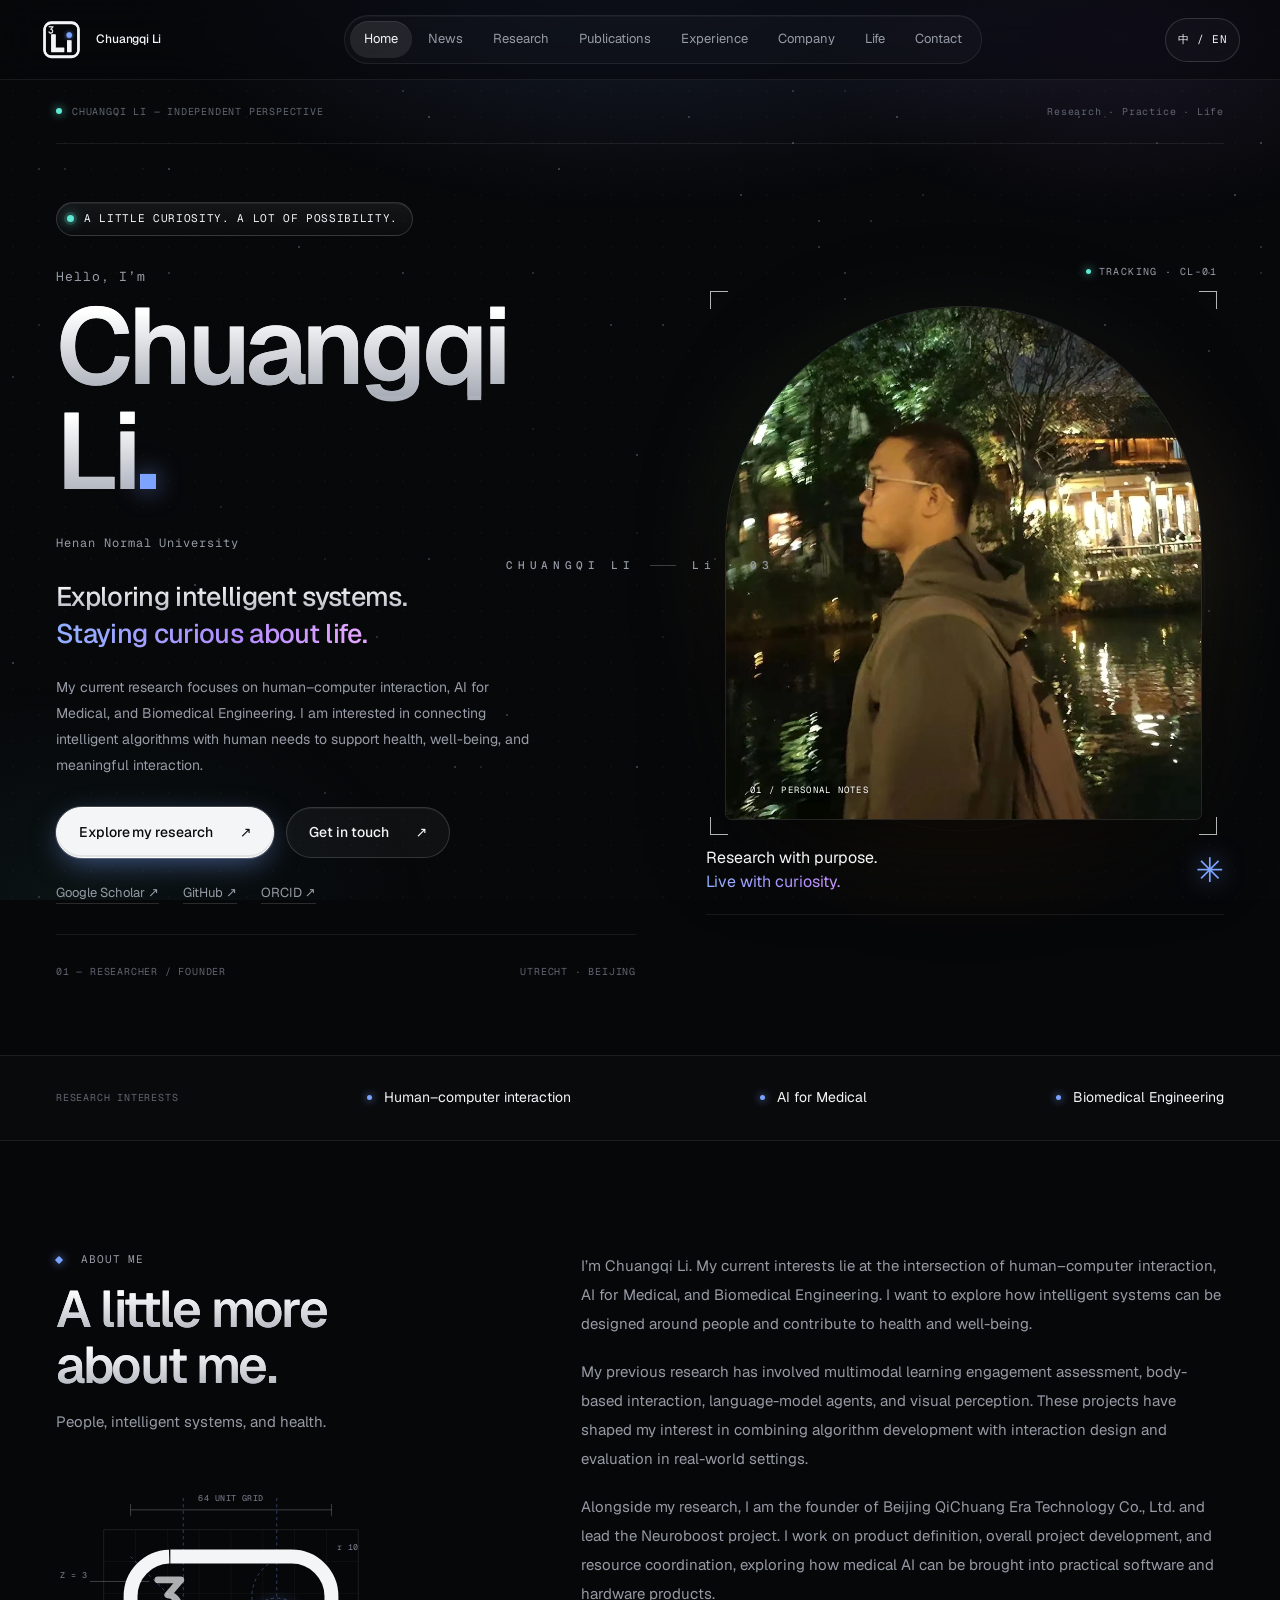
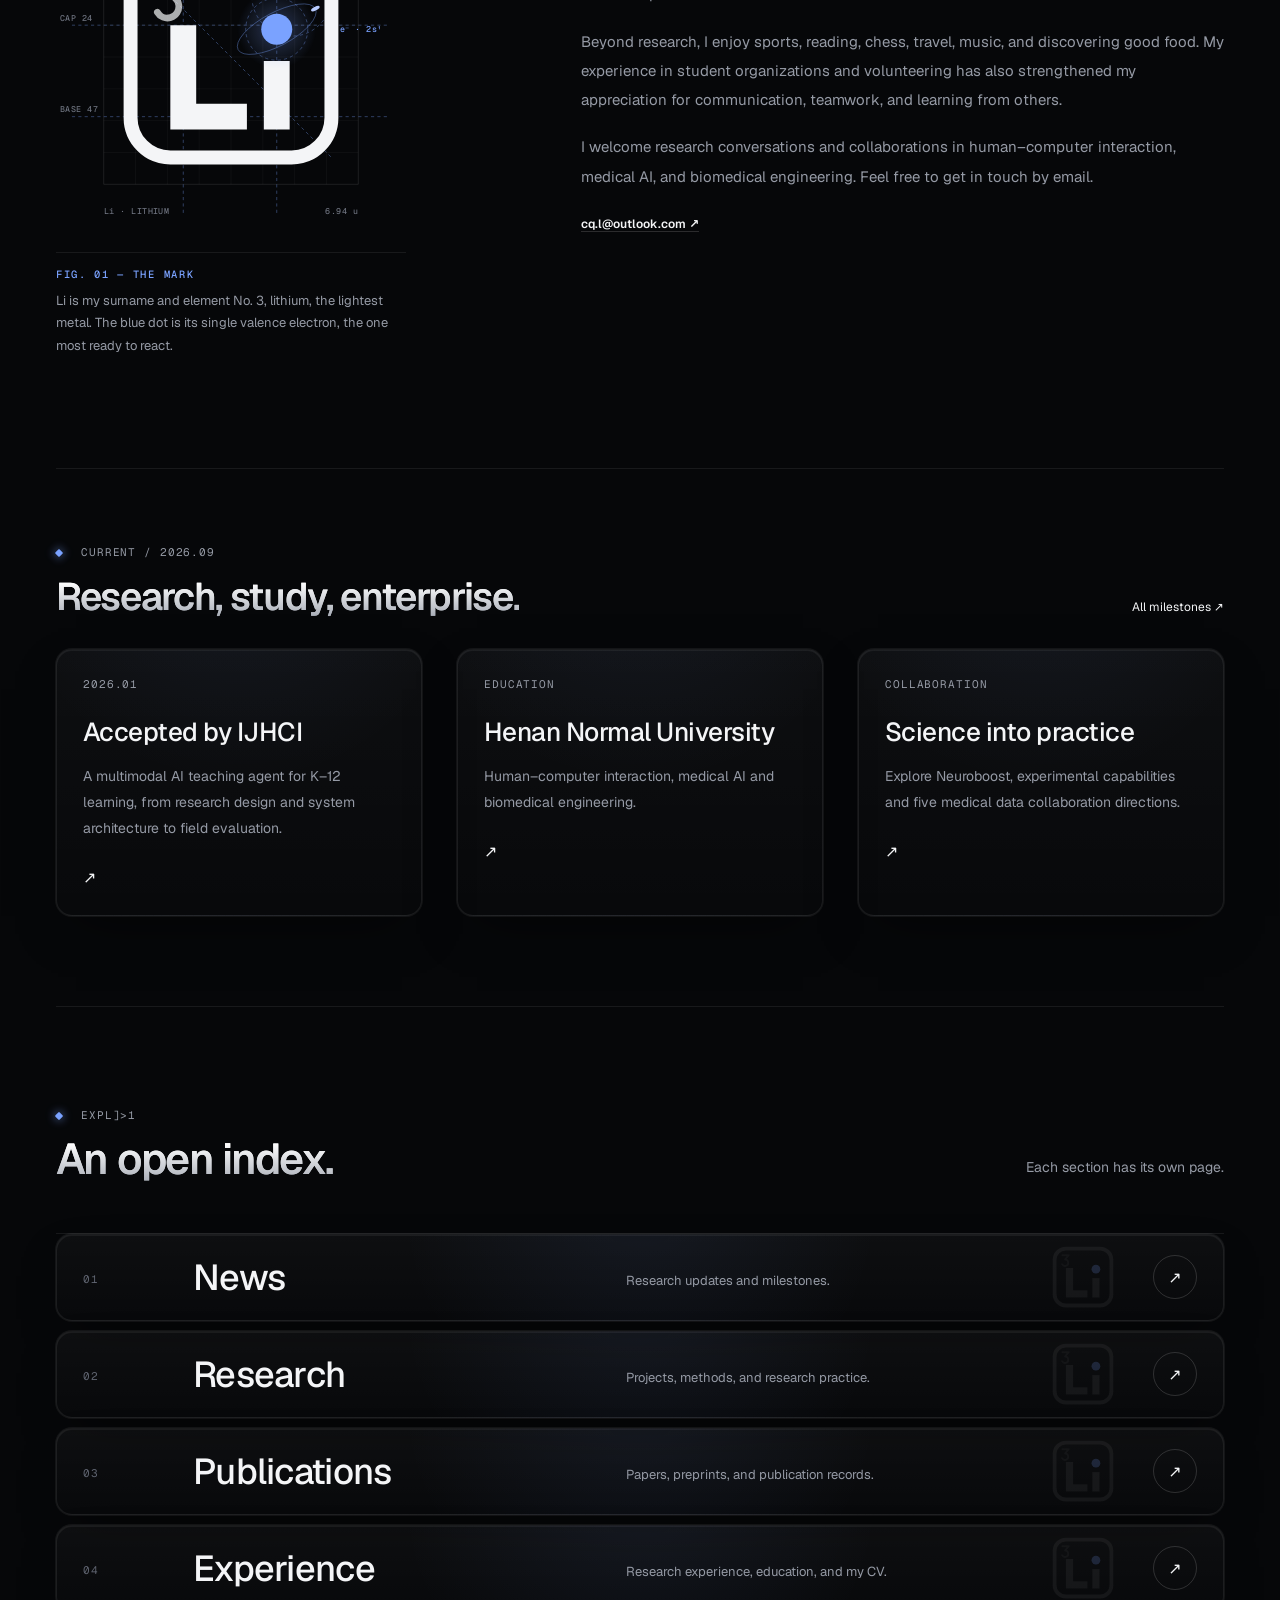
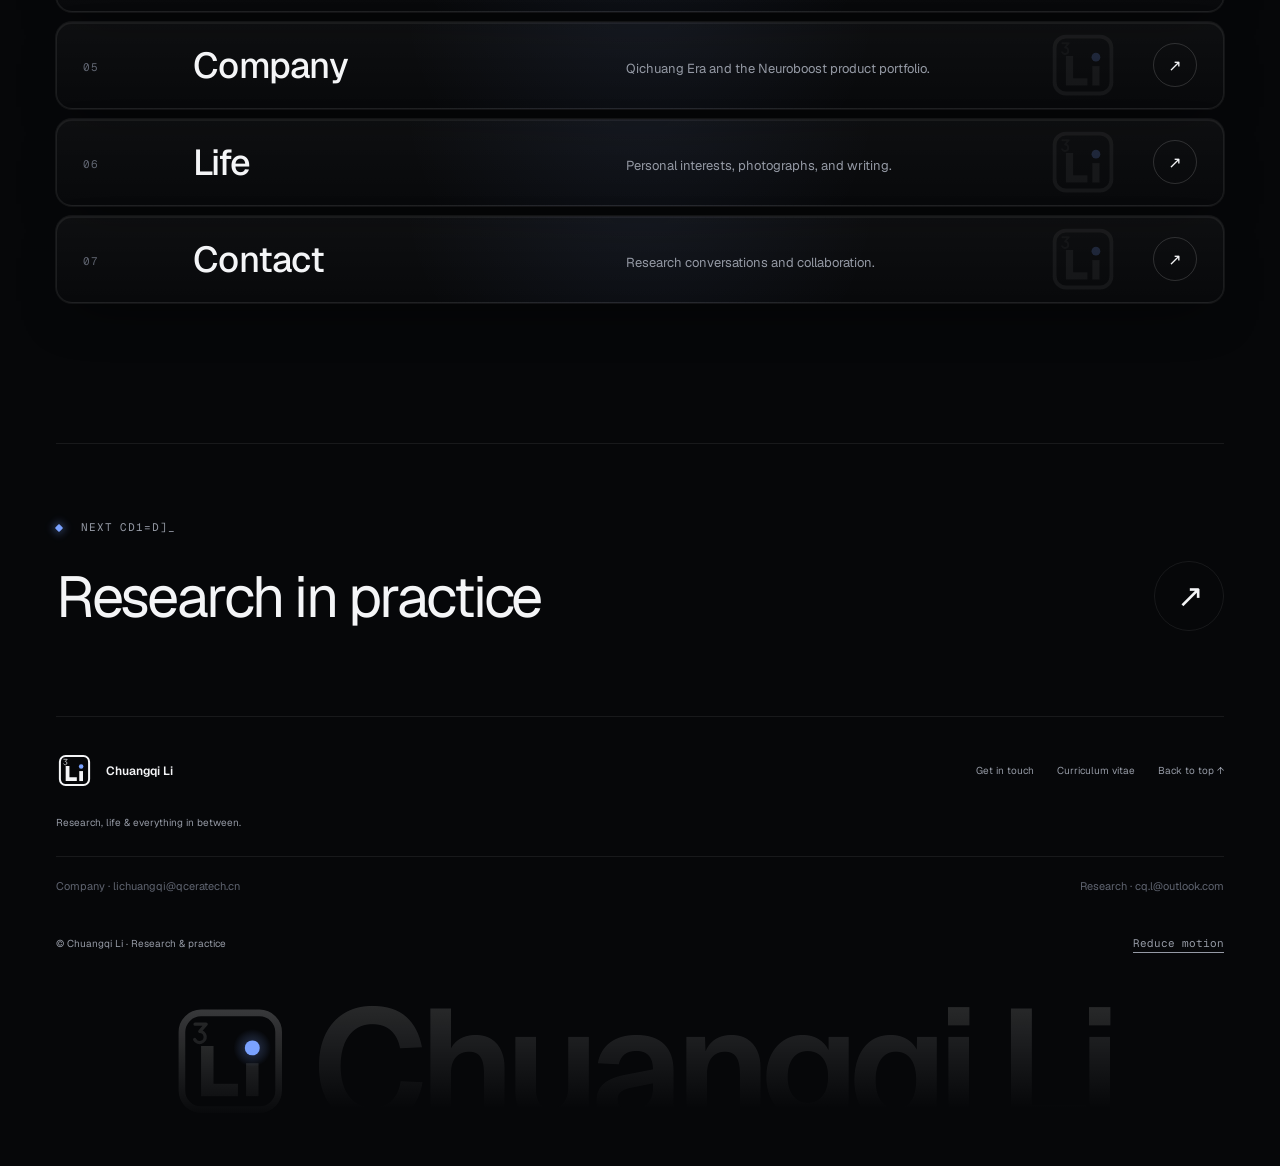
==== commit b66a55d1: "Set final project website path to personnal.io" ====
--- a/docs/index.html
+++ b/docs/index.html
@@ -1,7 +1,7 @@
 <!DOCTYPE html>
 <html lang="en"><head><meta charset="utf-8"><meta name="viewport" content="width=device-width,initial-scale=1"><meta name="theme-color" content="#05070d">
 <title data-en="Home — Chuangqi Li" data-zh="首页 — Chuangqi Li">Home — Chuangqi Li</title>
-<link rel="icon" href="assets/favicon.svg?v=li-mark-20261015" type="image/svg+xml"><link rel="stylesheet" href="assets/style.css"><link rel="stylesheet" href="assets/multipage.css?v=research-update"><script src="assets/main.js" defer></script><link rel="stylesheet" href="assets/luxury.css?v=20260912b"><meta name="description" content="Chuangqi Li — human–computer interaction, medical AI and biomedical engineering. Research, publications and Qichuang Era."><link rel="canonical" href="https://chuangqilee.github.io/chuangqili.github.io/"><meta property="og:title" content="Home — Chuangqi Li"><meta property="og:description" content="Chuangqi Li — human–computer interaction, medical AI and biomedical engineering. Research, publications and Qichuang Era."><meta property="og:url" content="https://chuangqilee.github.io/chuangqili.github.io/"><meta property="og:type" content="website"><link rel="stylesheet" href="assets/site-polish.css"><link rel="stylesheet" href="assets/edition.css?v=20261001b"><script src="assets/edition.js?v=20261001b" defer></script><link rel="stylesheet" href="assets/brand.css?v=20261001"><link rel="preload" href="assets/fonts/geist-latin.woff2" as="font" type="font/woff2" crossorigin><script>try{if(!sessionStorage.getItem('li-intro')&&!location.hash&&!matchMedia('(prefers-reduced-motion: reduce)').matches&&localStorage.getItem('edition-reduce-motion')!=='true'){document.documentElement.classList.add('li-intro-on');self.liIntroAt=performance.now()}}catch(e){}</script><link rel="stylesheet" href="assets/tech.css?v=20261106-profile"><script src="assets/tech.js?v=20261106-profile" defer></script></head>
+<link rel="icon" href="assets/favicon.svg?v=li-mark-20261015" type="image/svg+xml"><link rel="stylesheet" href="assets/style.css"><link rel="stylesheet" href="assets/multipage.css?v=research-update"><script src="assets/main.js" defer></script><link rel="stylesheet" href="assets/luxury.css?v=20260912b"><meta name="description" content="Chuangqi Li — human–computer interaction, medical AI and biomedical engineering. Research, publications and Qichuang Era."><link rel="canonical" href="https://chuangqilee.github.io/personnal.io/"><meta property="og:title" content="Home — Chuangqi Li"><meta property="og:description" content="Chuangqi Li — human–computer interaction, medical AI and biomedical engineering. Research, publications and Qichuang Era."><meta property="og:url" content="https://chuangqilee.github.io/personnal.io/"><meta property="og:type" content="website"><link rel="stylesheet" href="assets/site-polish.css"><link rel="stylesheet" href="assets/edition.css?v=20261001b"><script src="assets/edition.js?v=20261001b" defer></script><link rel="stylesheet" href="assets/brand.css?v=20261001"><link rel="preload" href="assets/fonts/geist-latin.woff2" as="font" type="font/woff2" crossorigin><script>try{if(!sessionStorage.getItem('li-intro')&&!location.hash&&!matchMedia('(prefers-reduced-motion: reduce)').matches&&localStorage.getItem('edition-reduce-motion')!=='true'){document.documentElement.classList.add('li-intro-on');self.liIntroAt=performance.now()}}catch(e){}</script><link rel="stylesheet" href="assets/tech.css?v=20261106-profile"><script src="assets/tech.js?v=20261106-profile" defer></script></head>
 <body id="top" class="tech-site multipage home-page page-index luxury-site edition-site"><a class="skip-link" href="#main"><span data-en="Skip to content" data-zh="跳转到正文">Skip to content</span></a>
 <header class="header"><div class="nav-wrap">
 <a class="brand" href="index.html" aria-label="Chuangqi Li home"><img class="brand-mark" src="assets/monogram.svg?v=li-20261015" width="43" height="43" alt="" aria-hidden="true" decoding="async"><span class="brand-name">Chuangqi Li</span></a>
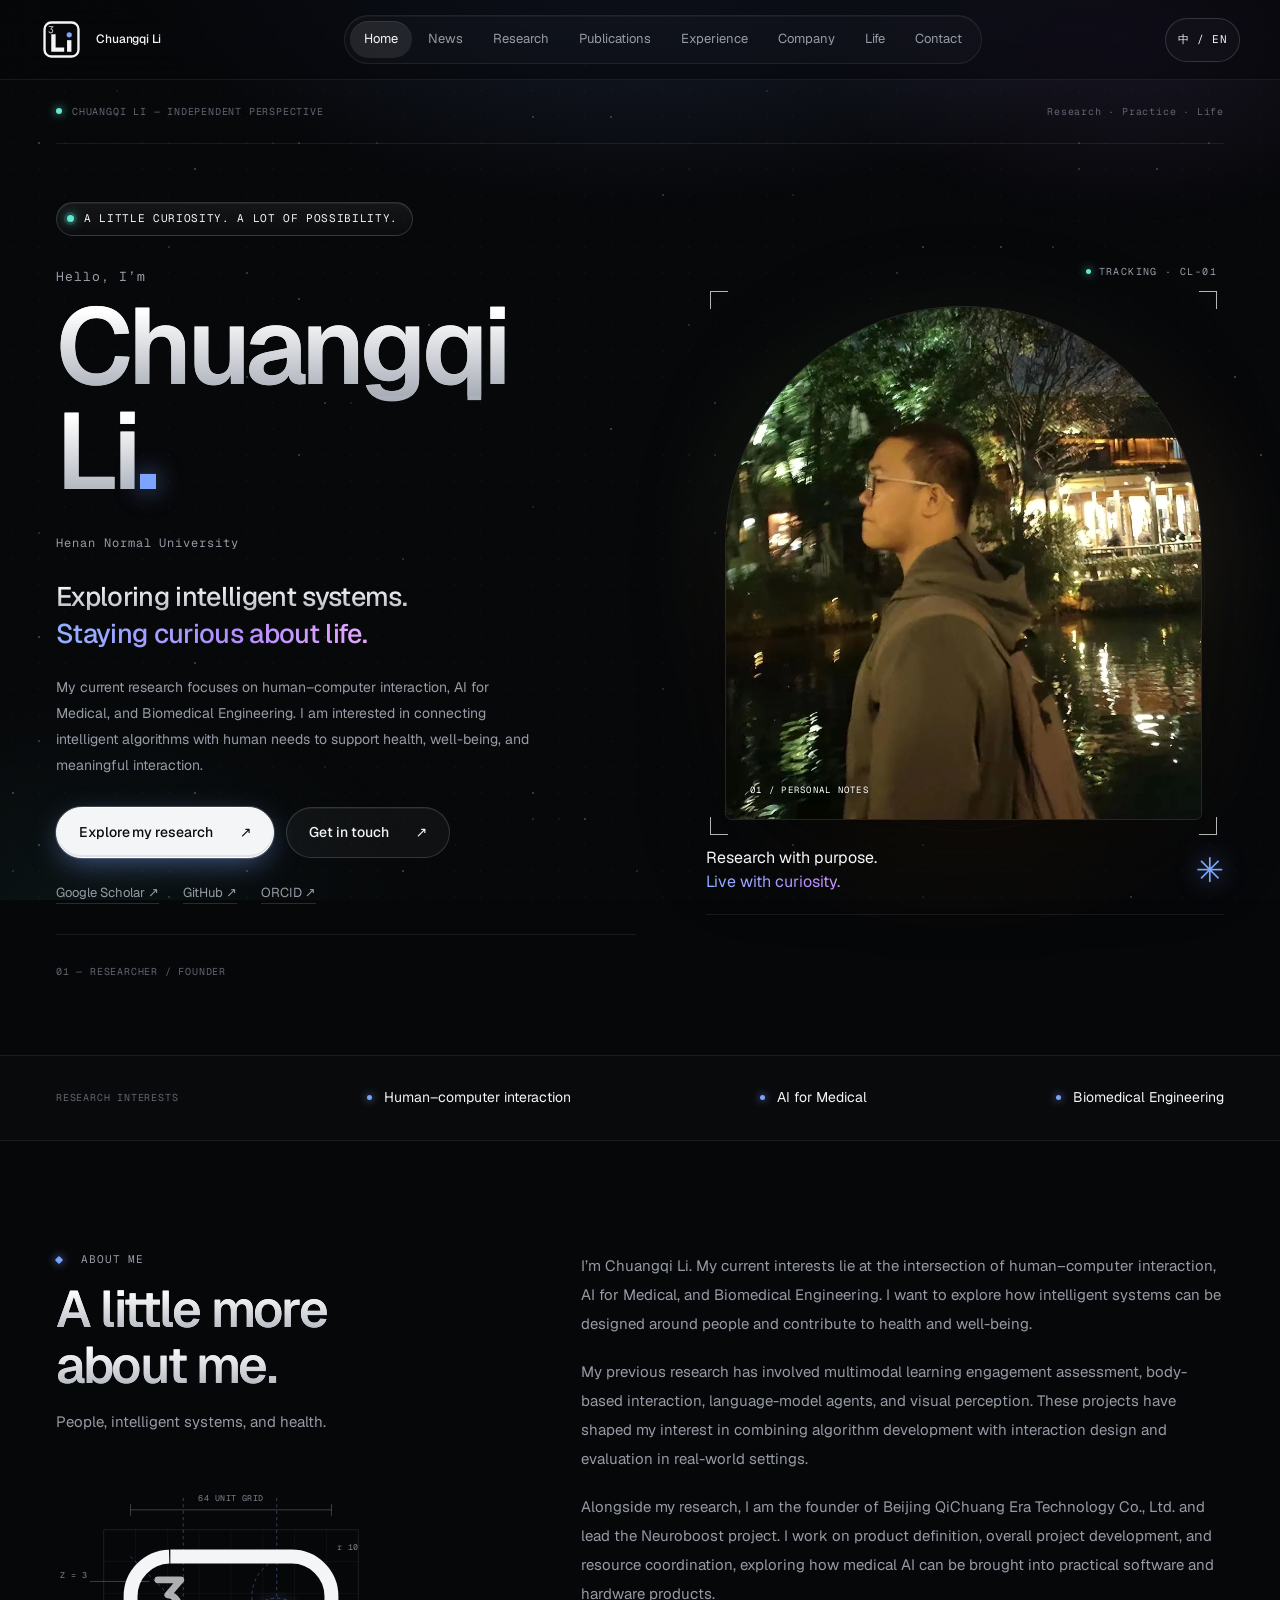
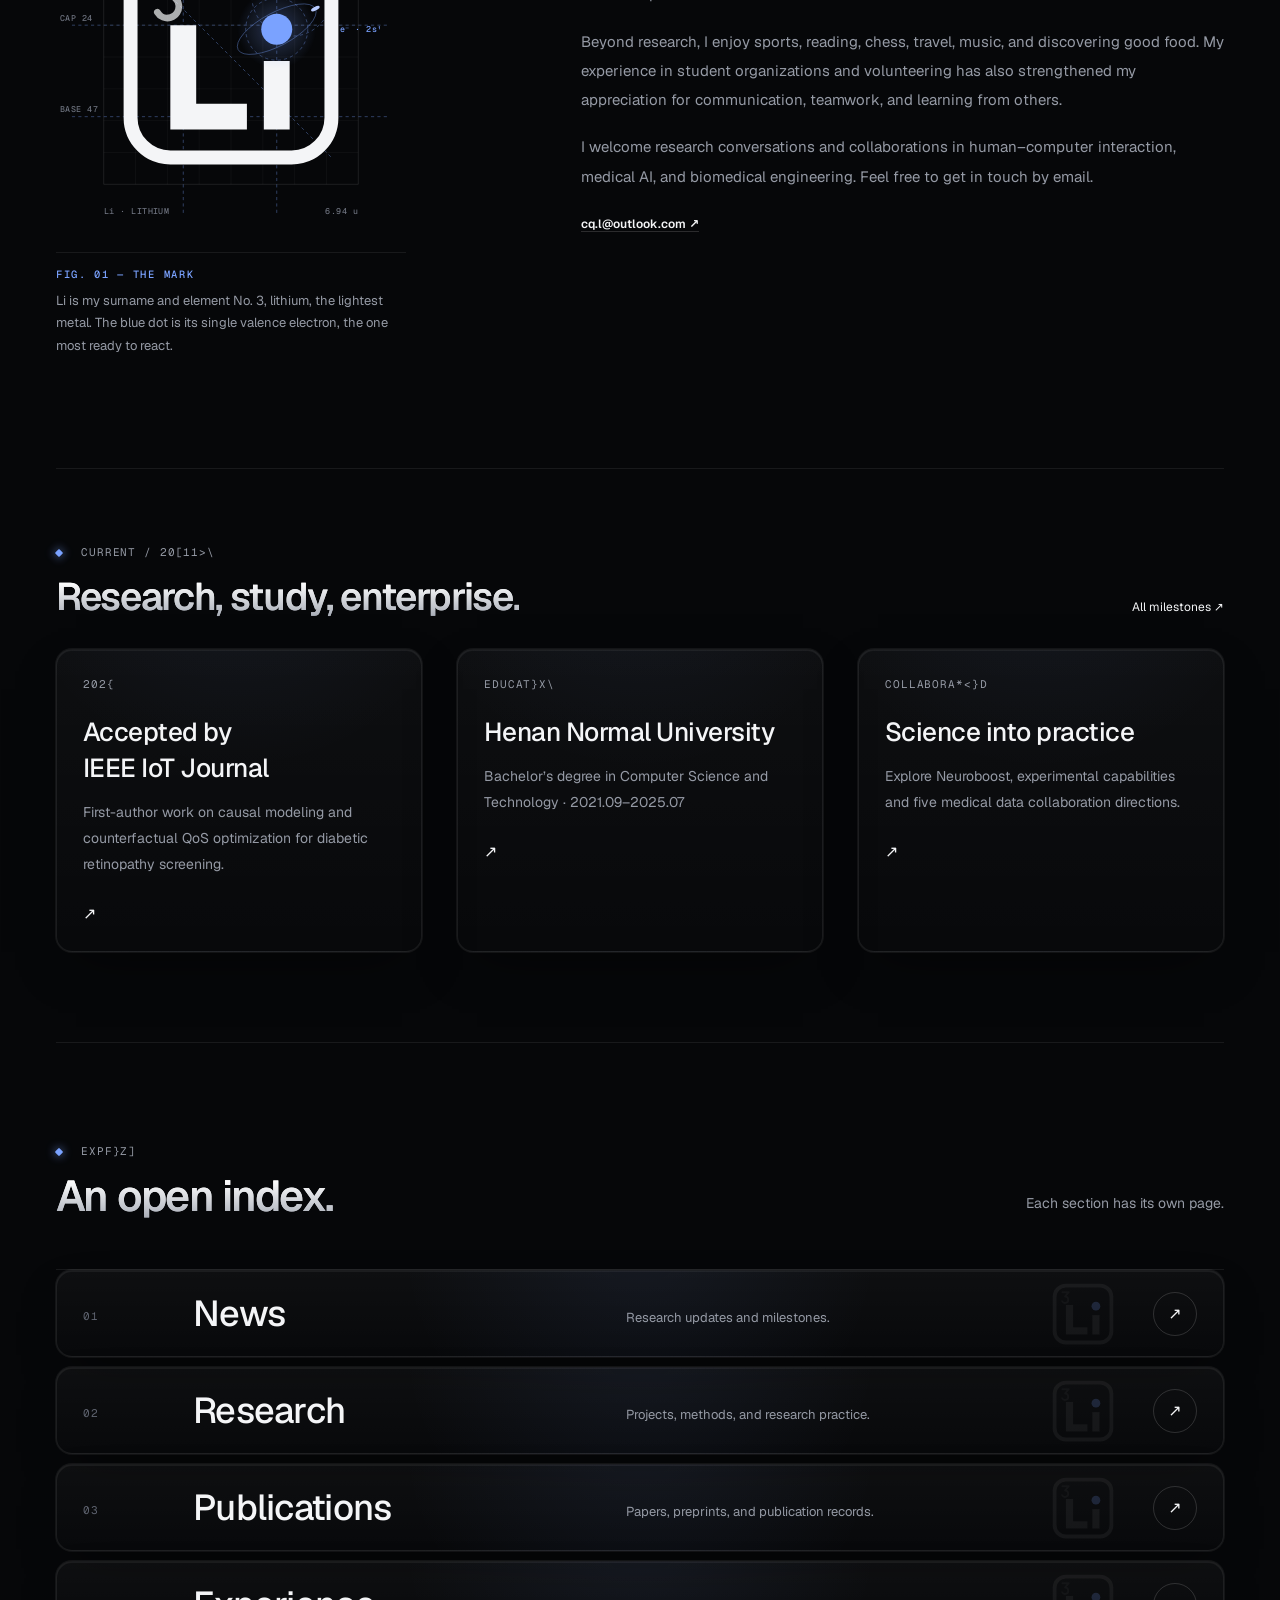
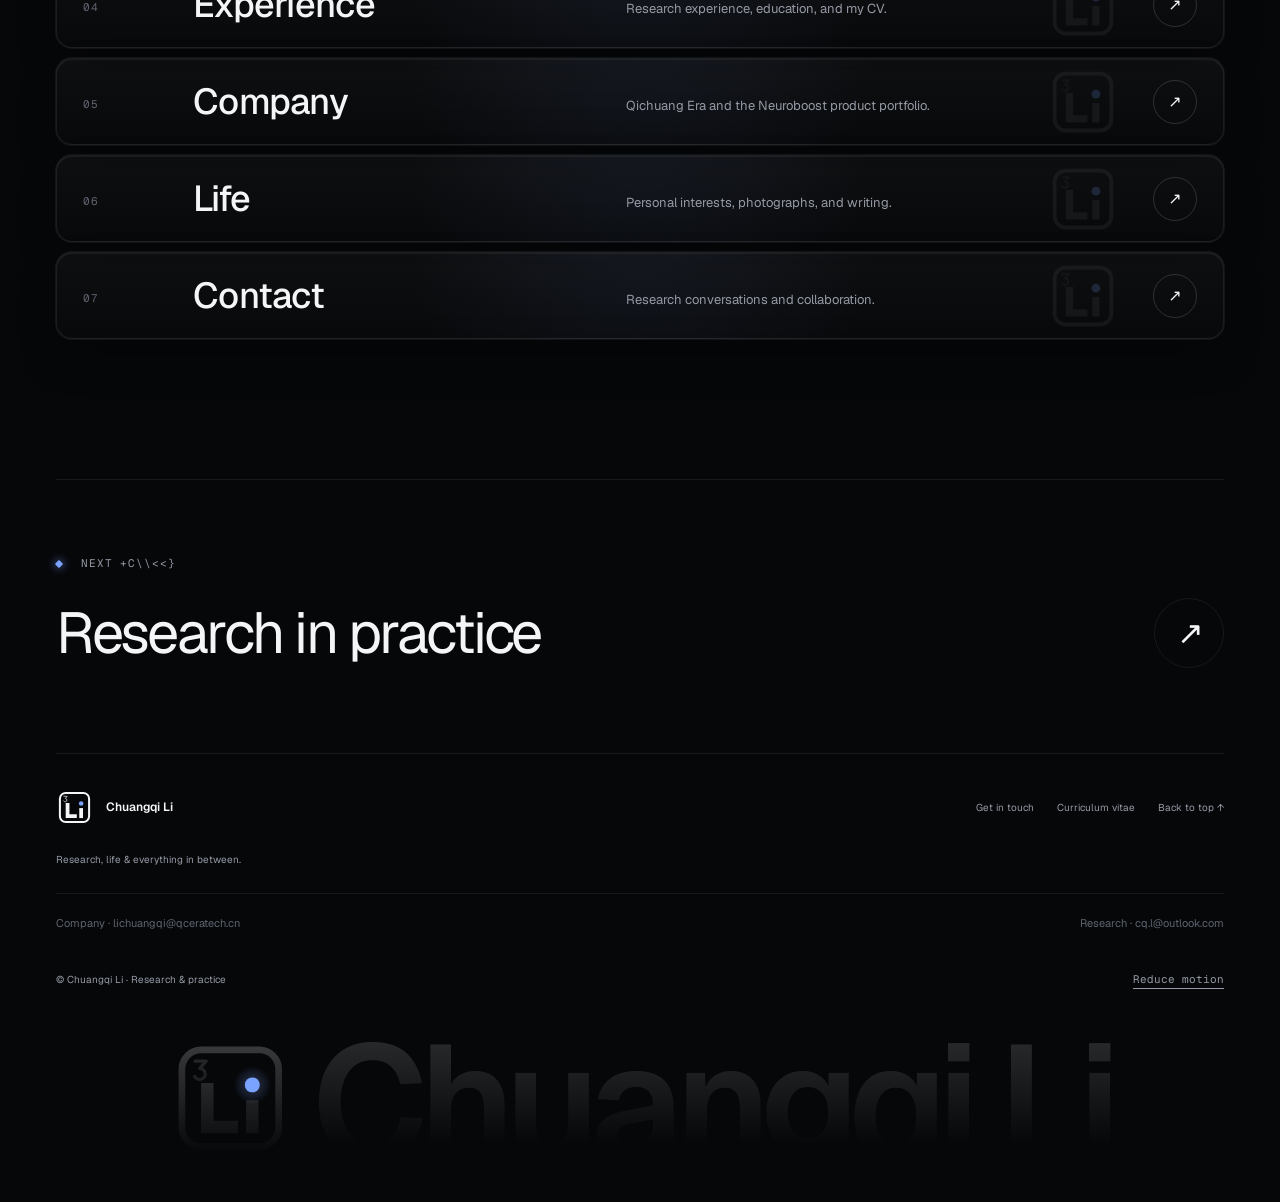
==== commit 89c5a6a3: "Sync publications and education with provided CV and remove old affiliation" ====
--- a/docs/index.html
+++ b/docs/index.html
@@ -1,10 +1,10 @@
 <!DOCTYPE html>
 <html lang="en"><head><meta charset="utf-8"><meta name="viewport" content="width=device-width,initial-scale=1"><meta name="theme-color" content="#05070d">
 <title data-en="Home — Chuangqi Li" data-zh="首页 — Chuangqi Li">Home — Chuangqi Li</title>
-<link rel="icon" href="assets/favicon.svg?v=li-mark-20261015" type="image/svg+xml"><link rel="stylesheet" href="assets/style.css"><link rel="stylesheet" href="assets/multipage.css?v=research-update"><script src="assets/main.js" defer></script><link rel="stylesheet" href="assets/luxury.css?v=20260912b"><meta name="description" content="Chuangqi Li — human–computer interaction, medical AI and biomedical engineering. Research, publications and Qichuang Era."><link rel="canonical" href="https://chuangqilee.github.io/personnal.io/"><meta property="og:title" content="Home — Chuangqi Li"><meta property="og:description" content="Chuangqi Li — human–computer interaction, medical AI and biomedical engineering. Research, publications and Qichuang Era."><meta property="og:url" content="https://chuangqilee.github.io/personnal.io/"><meta property="og:type" content="website"><link rel="stylesheet" href="assets/site-polish.css"><link rel="stylesheet" href="assets/edition.css?v=20261001b"><script src="assets/edition.js?v=20261001b" defer></script><link rel="stylesheet" href="assets/brand.css?v=20261001"><link rel="preload" href="assets/fonts/geist-latin.woff2" as="font" type="font/woff2" crossorigin><script>try{if(!sessionStorage.getItem('li-intro')&&!location.hash&&!matchMedia('(prefers-reduced-motion: reduce)').matches&&localStorage.getItem('edition-reduce-motion')!=='true'){document.documentElement.classList.add('li-intro-on');self.liIntroAt=performance.now()}}catch(e){}</script><link rel="stylesheet" href="assets/tech.css?v=20261106-profile"><script src="assets/tech.js?v=20261106-profile" defer></script></head>
+<link rel="icon" href="assets/favicon.svg?v=li-mark-20261015" type="image/svg+xml"><link rel="stylesheet" href="assets/style.css"><link rel="stylesheet" href="assets/multipage.css?v=research-update"><script src="assets/main.js?v=20261106-cv" defer></script><link rel="stylesheet" href="assets/luxury.css?v=20260912b"><meta name="description" content="Chuangqi Li — human–computer interaction, medical AI and biomedical engineering. Research, publications and Qichuang Era."><link rel="canonical" href="https://chuangqilee.github.io/personnal.io/"><meta property="og:title" content="Home — Chuangqi Li"><meta property="og:description" content="Chuangqi Li — human–computer interaction, medical AI and biomedical engineering. Research, publications and Qichuang Era."><meta property="og:url" content="https://chuangqilee.github.io/personnal.io/"><meta property="og:type" content="website"><link rel="stylesheet" href="assets/site-polish.css"><link rel="stylesheet" href="assets/edition.css?v=20261001b"><script src="assets/edition.js?v=20261001b" defer></script><link rel="stylesheet" href="assets/brand.css?v=20261001"><link rel="preload" href="assets/fonts/geist-latin.woff2" as="font" type="font/woff2" crossorigin><script>try{if(!sessionStorage.getItem('li-intro')&&!location.hash&&!matchMedia('(prefers-reduced-motion: reduce)').matches&&localStorage.getItem('edition-reduce-motion')!=='true'){document.documentElement.classList.add('li-intro-on');self.liIntroAt=performance.now()}}catch(e){}</script><link rel="stylesheet" href="assets/tech.css?v=20261106-profile"><script src="assets/tech.js?v=20261106-profile" defer></script></head>
 <body id="top" class="tech-site multipage home-page page-index luxury-site edition-site"><a class="skip-link" href="#main"><span data-en="Skip to content" data-zh="跳转到正文">Skip to content</span></a>
 <header class="header"><div class="nav-wrap">
 <a class="brand" href="index.html" aria-label="Chuangqi Li home"><img class="brand-mark" src="assets/monogram.svg?v=li-20261015" width="43" height="43" alt="" aria-hidden="true" decoding="async"><span class="brand-name">Chuangqi Li</span></a>
 <nav aria-label="Main navigation" id="navigation"><a href="index.html" class="active" aria-current="page"><span data-en="Home" data-zh="首页">Home</span></a><a href="news.html"><span data-en="News" data-zh="动态">News</span></a><a href="research.html"><span data-en="Research" data-zh="研究">Research</span></a><a href="publications.html"><span data-en="Publications" data-zh="论文">Publications</span></a><a href="experience.html"><span data-en="Experience" data-zh="经历">Experience</span></a><a href="company.html"><span data-en="Company" data-zh="公司">Company</span></a><a href="life.html"><span data-en="Life" data-zh="生活">Life</span></a><a href="contact.html"><span data-en="Contact" data-zh="联系">Contact</span></a></nav>
 <div class="nav-actions"><button class="language" id="language" type="button" aria-label="Switch to Chinese">中 / EN</button><button class="menu-toggle" type="button" aria-expanded="false" aria-controls="navigation" aria-label="Open navigation"><span></span><span></span></button></div>
-</div></header><main id="main" class="page-content"><div class="wrap edition-masthead"><span>CHUANGQI LI — INDEPENDENT PERSPECTIVE</span><span data-en="Research · Practice · Life" data-zh="科研 · 实践 · 生活">Research · Practice · Life</span></div><section class="hero wrap" id="about"><div class="hero-copy"><p class="eyebrow"><span class="green-dot"></span><span data-en="A LITTLE CURIOSITY. A LOT OF POSSIBILITY." data-zh="以好奇心，探索更多可能。">A LITTLE CURIOSITY. A LOT OF POSSIBILITY.</span></p><p class="hello"><span data-en="Hello, I’m" data-zh="你好，我是">Hello, I’m</span></p><h1><span class="name-first">Chuangqi</span><span class="name-last">Li<span class="accent">.</span></span></h1><p class="hero-affiliation"><span data-en="Henan Normal University" data-zh="河南师范大学">Henan Normal University</span></p><p class="hero-line" data-en="Exploring intelligent systems." data-zh="探索智能系统，">Exploring intelligent systems.</p><p class="hero-line italic" data-en="Staying curious about life." data-zh="保持对生活的好奇。">Staying curious about life.</p><p class="intro"><span data-en="My current research focuses on human–computer interaction, AI for Medical, and Biomedical Engineering. I am interested in connecting intelligent algorithms with human needs to support health, well-being, and meaningful interaction." data-zh="我目前的研究方向是人机交互、医疗人工智能（AI for Medical）与生物医学工程。我关注智能算法与真实需求之间的连接，希望探索支持健康、福祉与有效人机协作的技术。">My current research focuses on human–computer interaction, AI for Medical, and Biomedical Engineering. I am interested in connecting intelligent algorithms with human needs to support health, well-being, and meaningful interaction.</span></p><div class="hero-buttons"><a class="button primary" href="research.html"><span data-en="Explore my research" data-zh="了解我的研究">Explore my research</span> <span aria-hidden="true">↗</span></a><a class="button secondary" href="contact.html"><span data-en="Get in touch" data-zh="联系我">Get in touch</span> <span aria-hidden="true">↗</span></a></div><div class="social-links"><a href="https://scholar.google.com/citations?user=dG4GJSkAAAAJ" target="_blank" rel="noopener noreferrer">Google Scholar <span aria-hidden="true">↗</span></a><a href="https://github.com/ChuangqiLee" target="_blank" rel="noopener noreferrer">GitHub <span aria-hidden="true">↗</span></a><a href="https://orcid.org/0009-0002-1373-2764" target="_blank" rel="noopener noreferrer">ORCID <span aria-hidden="true">↗</span></a></div><div class="edition-signature"><span>01 — RESEARCHER / FOUNDER</span><span>UTRECHT · BEIJING</span></div></div><div class="hero-visual"><svg class="edition-orbit" viewbox="0 0 600 600" aria-hidden="true"><circle cx="300" cy="300" r="278"></circle><ellipse cx="300" cy="300" rx="200" ry="278" transform="rotate(-35 300 300)"></ellipse><path d="M22 300H578M300 22V578"></path><circle class="orbit-node" cx="497" cy="103" r="7"></circle></svg><div class="portrait-frame"><img src="assets/portrait.webp" width="915" height="969" alt="Chuangqi Li outdoors by a garden pond at night" fetchpriority="high" decoding="async"><span class="photo-index">01 / PERSONAL NOTES</span></div><div class="photo-caption"><span class="asterisk" aria-hidden="true">✳</span><div><p data-en="Research with purpose." data-zh="带着目标做研究。">Research with purpose.</p><p class="italic" data-en="Live with curiosity." data-zh="带着好奇去生活。">Live with curiosity.</p></div></div></div></section><div class="interest-band"><div class="wrap interest-inner"><span class="eyebrow"><span data-en="RESEARCH INTERESTS" data-zh="研究兴趣">RESEARCH INTERESTS</span></span><span data-en="Human–computer interaction" data-zh="人机交互">Human–computer interaction</span><span data-en="AI for Medical" data-zh="医疗人工智能（AI for Medical）">AI for Medical</span><span data-en="Biomedical Engineering" data-zh="生物医学工程">Biomedical Engineering</span></div></div><section class="section wrap news-section" id="biography" aria-labelledby="biography-heading"><div class="news-intro"><p class="eyebrow"><span data-en="ABOUT ME" data-zh="关于我">ABOUT ME</span></p><h2 id="biography-heading" data-en="A little more about me." data-zh="关于我的更多介绍">A little more about me.</h2><p class="muted" data-en="People, intelligent systems, and health." data-zh="以人为中心，连接智能与健康。">People, intelligent systems, and health.</p><figure class="li-blueprint"><svg class="li-svg" viewBox="-12 -12 88 88" fill="none" aria-hidden="true" focusable="false"><g class="bp-grid"><line x1="0" y1="0" x2="0" y2="64" class="bp-edge"/><line x1="0" y1="0" x2="64" y2="0" class="bp-edge"/><line x1="8" y1="0" x2="8" y2="64"/><line x1="0" y1="8" x2="64" y2="8"/><line x1="16" y1="0" x2="16" y2="64"/><line x1="0" y1="16" x2="64" y2="16"/><line x1="24" y1="0" x2="24" y2="64"/><line x1="0" y1="24" x2="64" y2="24"/><line x1="32" y1="0" x2="32" y2="64"/><line x1="0" y1="32" x2="64" y2="32"/><line x1="40" y1="0" x2="40" y2="64"/><line x1="0" y1="40" x2="64" y2="40"/><line x1="48" y1="0" x2="48" y2="64"/><line x1="0" y1="48" x2="64" y2="48"/><line x1="56" y1="0" x2="56" y2="64"/><line x1="0" y1="56" x2="64" y2="56"/><line x1="64" y1="0" x2="64" y2="64" class="bp-edge"/><line x1="0" y1="64" x2="64" y2="64" class="bp-edge"/></g><g class="bp-guides"><path class="bp-guide" d="M-8 24H72M-8 47H72M20 -8V72M43.5 -8V72M6.75 6.75L57.25 57.25"/><circle class="bp-guide" cx="43.5" cy="25" r="7.8"/><circle class="bp-guide" cx="47.25" cy="16.75" r="10"/><path class="bp-dim" d="M6.75 -5H57.25M6.75 -6.5V-3.5M57.25 -6.5V-3.5M-3.5 13H11.5"/></g><g class="bp-mark"><rect class="li-frame" x="6.75" y="6.75" width="50.5" height="50.5" rx="10" pathLength="1"/><path class="li-three" d="M13.6 12.6H19.4L16.1 16.4A2.9 2.9 0 1 1 13.4 20.6" pathLength="1"/><path class="li-l" d="M20 24V47H36" pathLength="1"/><path class="li-i" d="M43.5 33V50.25" pathLength="1"/></g><g class="bp-electron"><circle class="li-halo" cx="43.5" cy="25" r="10"/><g transform="translate(43.5 25) rotate(-28) scale(1 .38)"><circle class="bp-orbit" r="11"/><g class="bp-spin"><circle class="bp-particle" cx="11" cy="0" r="1.2"/></g></g><circle class="li-dot" cx="43.5" cy="25" r="3.9"/></g><g class="bp-labels"><text class="bp-label" x="32" y="-7.2" text-anchor="middle">64 UNIT GRID</text><text class="bp-label" x="-11" y="22.9">CAP 24</text><text class="bp-label" x="-11" y="45.9">BASE 47</text><text class="bp-label" x="-11" y="12.2">Z = 3</text><text class="bp-label" x="58.6" y="5.2">r 10</text><text class="bp-label is-accent" x="59.4" y="25.8">e⁻ · 2s¹</text><text class="bp-label" x="0" y="71.5">Li · LITHIUM</text><text class="bp-label" x="64" y="71.5" text-anchor="end">6.94 u</text></g></svg><figcaption><span class="bp-kicker" data-en="FIG. 01 — THE MARK" data-zh="图 01 — 我的标志">FIG. 01 — THE MARK</span><p data-en="Li is my surname and element No. 3, lithium, the lightest metal. The blue dot is its single valence electron, the one most ready to react." data-zh="Li 是我的姓，也是元素周期表第 3 号元素锂，最轻的金属。那颗蓝点是它唯一的价电子，最活跃，也最愿意与世界发生反应。">Li is my surname and element No. 3, lithium, the lightest metal. The blue dot is its single valence electron, the one most ready to react.</p></figcaption></figure></div><div><p class="muted" style="margin-bottom:18px;line-height:1.9" data-en="I’m Chuangqi Li. My current interests lie at the intersection of human–computer interaction, AI for Medical, and Biomedical Engineering. I want to explore how intelligent systems can be designed around people and contribute to health and well-being." data-zh="我是 Chuangqi Li。我的研究兴趣集中在人机交互、医疗人工智能（AI for Medical）与生物医学工程的交叉领域，希望探索以人为中心的智能系统，以及它们在健康与福祉中的应用。">I’m Chuangqi Li. My current interests lie at the intersection of human–computer interaction, AI for Medical, and Biomedical Engineering. I want to explore how intelligent systems can be designed around people and contribute to health and well-being.</p><p class="muted" style="margin-bottom:18px;line-height:1.9" data-en="My previous research has involved multimodal learning engagement assessment, body-based interaction, language-model agents, and visual perception. These projects have shaped my interest in combining algorithm development with interaction design and evaluation in real-world settings." data-zh="我此前的研究涉及多模态学习投入评估、肢体交互、语言模型智能体与视觉感知。这些项目经历让我更加关注如何结合算法开发、交互设计与真实场景中的效果评估。">My previous research has involved multimodal learning engagement assessment, body-based interaction, language-model agents, and visual perception. These projects have shaped my interest in combining algorithm development with interaction design and evaluation in real-world settings.</p><p class="muted" style="margin-bottom:18px;line-height:1.9" data-en="Alongside my research, I am the founder of Beijing QiChuang Era Technology Co., Ltd. and lead the Neuroboost project. I work on product definition, overall project development, and resource coordination, exploring how medical AI can be brought into practical software and hardware products." data-zh="科研之外，我是北京奇创纪元科技有限公司创始人、磁跃智盒（Neuroboost）项目负责人，负责产品定义、项目整体推进与资源整合，探索将医疗人工智能转化为可实际使用的软硬件产品。">Alongside my research, I am the founder of Beijing QiChuang Era Technology Co., Ltd. and lead the Neuroboost project. I work on product definition, overall project development, and resource coordination, exploring how medical AI can be brought into practical software and hardware products.</p><p class="muted" style="margin-bottom:18px;line-height:1.9" data-en="Beyond research, I enjoy sports, reading, chess, travel, music, and discovering good food. My experience in student organizations and volunteering has also strengthened my appreciation for communication, teamwork, and learning from others." data-zh="科研之外，我喜欢运动、阅读、象棋、旅行、音乐，也乐于探索美食。参与学生组织与志愿服务的经历，让我更加重视沟通、团队合作，以及向他人学习。">Beyond research, I enjoy sports, reading, chess, travel, music, and discovering good food. My experience in student organizations and volunteering has also strengthened my appreciation for communication, teamwork, and learning from others.</p><p class="muted" style="margin-bottom:18px;line-height:1.9" data-en="I welcome research conversations and collaborations in human–computer interaction, medical AI, and biomedical engineering. Feel free to get in touch by email." data-zh="欢迎围绕人机交互、医疗人工智能与生物医学工程开展科研交流与合作，也欢迎通过邮件联系我。">I welcome research conversations and collaborations in human–computer interaction, medical AI, and biomedical engineering. Feel free to get in touch by email.</p><a class="text-link" href="mailto:cq.l@outlook.com">cq.l@outlook.com ↗</a></div></section><section class="wrap site-highlights" aria-labelledby="latest-heading"><div class="polish-heading"><div><p class="eyebrow">CURRENT / 2026.09</p><h2 id="latest-heading" data-en="Research, study, enterprise." data-zh="科研、求学与创业。">Research, study, enterprise.</h2></div><a href="news.html"><span data-en="All milestones" data-zh="全部动态">All milestones</span> ↗</a></div><div class="highlight-grid"><a class="highlight-item" href="publications.html#k12-teaching-agent"><span class="eyebrow">2026.01</span><h3 data-en="Accepted by IJHCI" data-zh="IJHCI 论文录用">Accepted by IJHCI</h3><p data-en="A multimodal AI teaching agent for K–12 learning, from research design and system architecture to field evaluation." data-zh="面向 K–12 学习的多模态 AI 教学智能体，涵盖研究设计、系统架构与实地评估。">A multimodal AI teaching agent for K–12 learning, from research design and system architecture to field evaluation.</p><span aria-hidden="true">↗</span></a><a class="highlight-item" href="experience.html"><span class="eyebrow" data-en="EDUCATION" data-zh="教育经历">EDUCATION</span><h3 data-en="Henan Normal University" data-zh="河南师范大学">Henan Normal University</h3><p data-en="Human–computer interaction, medical AI and biomedical engineering." data-zh="人机交互、医疗人工智能与生物医学工程。">Human–computer interaction, medical AI and biomedical engineering.</p><span aria-hidden="true">↗</span></a><a class="highlight-item" href="company.html"><span class="eyebrow">COLLABORATION</span><h3 data-en="Science into practice" data-zh="让科研走向实践">Science into practice</h3><p data-en="Explore Neuroboost, experimental capabilities and five medical data collaboration directions." data-zh="了解 Neuroboost、实验技术平台与五大医疗数据合作方向。">Explore Neuroboost, experimental capabilities and five medical data collaboration directions.</p><span aria-hidden="true">↗</span></a></div></section><section class="section wrap site-directory" aria-labelledby="directory-heading"><div class="section-heading"><div><p class="eyebrow"><span data-en="EXPLORE" data-zh="探索更多">EXPLORE</span></p><h2 id="directory-heading" data-en="An open index." data-zh="每一面，都值得探索。">An open index.</h2></div><p class="section-note" data-en="Each section has its own page." data-zh="每个栏目，独立浏览。">Each section has its own page.</p></div><div class="directory-grid"><a class="directory-card" href="news.html"><span class="directory-number">01</span><div><h3 data-en="News" data-zh="动态">News</h3><p data-en="Research updates and milestones." data-zh="科研动态与成长记录。">Research updates and milestones.</p></div><span class="directory-arrow" aria-hidden="true">↗</span></a><a class="directory-card" href="research.html"><span class="directory-number">02</span><div><h3 data-en="Research" data-zh="研究">Research</h3><p data-en="Projects, methods, and research practice." data-zh="研究项目、方法与实践。">Projects, methods, and research practice.</p></div><span class="directory-arrow" aria-hidden="true">↗</span></a><a class="directory-card" href="publications.html"><span class="directory-number">03</span><div><h3 data-en="Publications" data-zh="论文">Publications</h3><p data-en="Papers, preprints, and publication records." data-zh="论文、预印本与发表记录。">Papers, preprints, and publication records.</p></div><span class="directory-arrow" aria-hidden="true">↗</span></a><a class="directory-card" href="experience.html"><span class="directory-number">04</span><div><h3 data-en="Experience" data-zh="经历">Experience</h3><p data-en="Research experience, education, and my CV." data-zh="科研经历、教育背景与完整简历。">Research experience, education, and my CV.</p></div><span class="directory-arrow" aria-hidden="true">↗</span></a><a class="directory-card" href="company.html"><span class="directory-number">05</span><div><h3 data-en="Company" data-zh="公司">Company</h3><p data-en="Qichuang Era and the Neuroboost product portfolio." data-zh="奇创纪元与磁跃智盒产品展示。">Qichuang Era and the Neuroboost product portfolio.</p></div><span class="directory-arrow" aria-hidden="true">↗</span></a><a class="directory-card" href="life.html"><span class="directory-number">06</span><div><h3 data-en="Life" data-zh="生活">Life</h3><p data-en="Personal interests, photographs, and writing." data-zh="兴趣爱好、生活照片与写作。">Personal interests, photographs, and writing.</p></div><span class="directory-arrow" aria-hidden="true">↗</span></a><a class="directory-card" href="contact.html"><span class="directory-number">07</span><div><h3 data-en="Contact" data-zh="联系">Contact</h3><p data-en="Research conversations and collaboration." data-zh="科研交流与合作联系。">Research conversations and collaboration.</p></div><span class="directory-arrow" aria-hidden="true">↗</span></a></div></section><section class="edition-next wrap"><span class="eyebrow">NEXT CHAPTER</span><a href="research.html"><span data-en="Research in practice" data-zh="走进我的研究">Research in practice</span><span aria-hidden="true">↗</span></a></section></main><footer class="wrap footer multi-footer"><a class="brand" href="index.html"><img class="brand-mark" src="assets/monogram.svg?v=li-20261015" width="43" height="43" alt="" aria-hidden="true" decoding="async">Chuangqi Li</a><div class="footer-links"><a href="contact.html"><span data-en="Get in touch" data-zh="联系我">Get in touch</span></a><a href="cv.html"><span data-en="Curriculum vitae" data-zh="个人简历">Curriculum vitae</span></a><a href="#top"><span data-en="Back to top" data-zh="返回顶部">Back to top</span> ↑</a></div><span><span data-en="Research, life &amp; everything in between." data-zh="研究、生活，以及其间的一切。">Research, life &amp; everything in between.</span></span><div class="footer-contacts"><a href="mailto:lichuangqi@qceratech.cn"><span class="" data-en="Company" data-zh="公司联系">Company</span> · lichuangqi@qceratech.cn</a><a href="mailto:cq.l@outlook.com"><span class="" data-en="Research" data-zh="科研联系">Research</span> · cq.l@outlook.com</a></div><div class="edition-footnote"><span>© Chuangqi Li · Research &amp; practice</span><button type="button" class="edition-motion" aria-pressed="false"><span data-en="Reduce motion" data-zh="减少动态效果">Reduce motion</span></button></div></footer></body></html>+</div></header><main id="main" class="page-content"><div class="wrap edition-masthead"><span>CHUANGQI LI — INDEPENDENT PERSPECTIVE</span><span data-en="Research · Practice · Life" data-zh="科研 · 实践 · 生活">Research · Practice · Life</span></div><section class="hero wrap" id="about"><div class="hero-copy"><p class="eyebrow"><span class="green-dot"></span><span data-en="A LITTLE CURIOSITY. A LOT OF POSSIBILITY." data-zh="以好奇心，探索更多可能。">A LITTLE CURIOSITY. A LOT OF POSSIBILITY.</span></p><p class="hello"><span data-en="Hello, I’m" data-zh="你好，我是">Hello, I’m</span></p><h1><span class="name-first">Chuangqi</span><span class="name-last">Li<span class="accent">.</span></span></h1><p class="hero-affiliation"><span data-en="Henan Normal University" data-zh="河南师范大学">Henan Normal University</span></p><p class="hero-line" data-en="Exploring intelligent systems." data-zh="探索智能系统，">Exploring intelligent systems.</p><p class="hero-line italic" data-en="Staying curious about life." data-zh="保持对生活的好奇。">Staying curious about life.</p><p class="intro"><span data-en="My current research focuses on human–computer interaction, AI for Medical, and Biomedical Engineering. I am interested in connecting intelligent algorithms with human needs to support health, well-being, and meaningful interaction." data-zh="我目前的研究方向是人机交互、医疗人工智能（AI for Medical）与生物医学工程。我关注智能算法与真实需求之间的连接，希望探索支持健康、福祉与有效人机协作的技术。">My current research focuses on human–computer interaction, AI for Medical, and Biomedical Engineering. I am interested in connecting intelligent algorithms with human needs to support health, well-being, and meaningful interaction.</span></p><div class="hero-buttons"><a class="button primary" href="research.html"><span data-en="Explore my research" data-zh="了解我的研究">Explore my research</span> <span aria-hidden="true">↗</span></a><a class="button secondary" href="contact.html"><span data-en="Get in touch" data-zh="联系我">Get in touch</span> <span aria-hidden="true">↗</span></a></div><div class="social-links"><a href="https://scholar.google.com/citations?user=dG4GJSkAAAAJ" target="_blank" rel="noopener noreferrer">Google Scholar <span aria-hidden="true">↗</span></a><a href="https://github.com/ChuangqiLee" target="_blank" rel="noopener noreferrer">GitHub <span aria-hidden="true">↗</span></a><a href="https://orcid.org/0009-0002-1373-2764" target="_blank" rel="noopener noreferrer">ORCID <span aria-hidden="true">↗</span></a></div><div class="edition-signature"><span>01 — RESEARCHER / FOUNDER</span></div></div><div class="hero-visual"><svg class="edition-orbit" viewbox="0 0 600 600" aria-hidden="true"><circle cx="300" cy="300" r="278"></circle><ellipse cx="300" cy="300" rx="200" ry="278" transform="rotate(-35 300 300)"></ellipse><path d="M22 300H578M300 22V578"></path><circle class="orbit-node" cx="497" cy="103" r="7"></circle></svg><div class="portrait-frame"><img src="assets/portrait.webp" width="915" height="969" alt="Chuangqi Li outdoors by a garden pond at night" fetchpriority="high" decoding="async"><span class="photo-index">01 / PERSONAL NOTES</span></div><div class="photo-caption"><span class="asterisk" aria-hidden="true">✳</span><div><p data-en="Research with purpose." data-zh="带着目标做研究。">Research with purpose.</p><p class="italic" data-en="Live with curiosity." data-zh="带着好奇去生活。">Live with curiosity.</p></div></div></div></section><div class="interest-band"><div class="wrap interest-inner"><span class="eyebrow"><span data-en="RESEARCH INTERESTS" data-zh="研究兴趣">RESEARCH INTERESTS</span></span><span data-en="Human–computer interaction" data-zh="人机交互">Human–computer interaction</span><span data-en="AI for Medical" data-zh="医疗人工智能（AI for Medical）">AI for Medical</span><span data-en="Biomedical Engineering" data-zh="生物医学工程">Biomedical Engineering</span></div></div><section class="section wrap news-section" id="biography" aria-labelledby="biography-heading"><div class="news-intro"><p class="eyebrow"><span data-en="ABOUT ME" data-zh="关于我">ABOUT ME</span></p><h2 id="biography-heading" data-en="A little more about me." data-zh="关于我的更多介绍">A little more about me.</h2><p class="muted" data-en="People, intelligent systems, and health." data-zh="以人为中心，连接智能与健康。">People, intelligent systems, and health.</p><figure class="li-blueprint"><svg class="li-svg" viewBox="-12 -12 88 88" fill="none" aria-hidden="true" focusable="false"><g class="bp-grid"><line x1="0" y1="0" x2="0" y2="64" class="bp-edge"/><line x1="0" y1="0" x2="64" y2="0" class="bp-edge"/><line x1="8" y1="0" x2="8" y2="64"/><line x1="0" y1="8" x2="64" y2="8"/><line x1="16" y1="0" x2="16" y2="64"/><line x1="0" y1="16" x2="64" y2="16"/><line x1="24" y1="0" x2="24" y2="64"/><line x1="0" y1="24" x2="64" y2="24"/><line x1="32" y1="0" x2="32" y2="64"/><line x1="0" y1="32" x2="64" y2="32"/><line x1="40" y1="0" x2="40" y2="64"/><line x1="0" y1="40" x2="64" y2="40"/><line x1="48" y1="0" x2="48" y2="64"/><line x1="0" y1="48" x2="64" y2="48"/><line x1="56" y1="0" x2="56" y2="64"/><line x1="0" y1="56" x2="64" y2="56"/><line x1="64" y1="0" x2="64" y2="64" class="bp-edge"/><line x1="0" y1="64" x2="64" y2="64" class="bp-edge"/></g><g class="bp-guides"><path class="bp-guide" d="M-8 24H72M-8 47H72M20 -8V72M43.5 -8V72M6.75 6.75L57.25 57.25"/><circle class="bp-guide" cx="43.5" cy="25" r="7.8"/><circle class="bp-guide" cx="47.25" cy="16.75" r="10"/><path class="bp-dim" d="M6.75 -5H57.25M6.75 -6.5V-3.5M57.25 -6.5V-3.5M-3.5 13H11.5"/></g><g class="bp-mark"><rect class="li-frame" x="6.75" y="6.75" width="50.5" height="50.5" rx="10" pathLength="1"/><path class="li-three" d="M13.6 12.6H19.4L16.1 16.4A2.9 2.9 0 1 1 13.4 20.6" pathLength="1"/><path class="li-l" d="M20 24V47H36" pathLength="1"/><path class="li-i" d="M43.5 33V50.25" pathLength="1"/></g><g class="bp-electron"><circle class="li-halo" cx="43.5" cy="25" r="10"/><g transform="translate(43.5 25) rotate(-28) scale(1 .38)"><circle class="bp-orbit" r="11"/><g class="bp-spin"><circle class="bp-particle" cx="11" cy="0" r="1.2"/></g></g><circle class="li-dot" cx="43.5" cy="25" r="3.9"/></g><g class="bp-labels"><text class="bp-label" x="32" y="-7.2" text-anchor="middle">64 UNIT GRID</text><text class="bp-label" x="-11" y="22.9">CAP 24</text><text class="bp-label" x="-11" y="45.9">BASE 47</text><text class="bp-label" x="-11" y="12.2">Z = 3</text><text class="bp-label" x="58.6" y="5.2">r 10</text><text class="bp-label is-accent" x="59.4" y="25.8">e⁻ · 2s¹</text><text class="bp-label" x="0" y="71.5">Li · LITHIUM</text><text class="bp-label" x="64" y="71.5" text-anchor="end">6.94 u</text></g></svg><figcaption><span class="bp-kicker" data-en="FIG. 01 — THE MARK" data-zh="图 01 — 我的标志">FIG. 01 — THE MARK</span><p data-en="Li is my surname and element No. 3, lithium, the lightest metal. The blue dot is its single valence electron, the one most ready to react." data-zh="Li 是我的姓，也是元素周期表第 3 号元素锂，最轻的金属。那颗蓝点是它唯一的价电子，最活跃，也最愿意与世界发生反应。">Li is my surname and element No. 3, lithium, the lightest metal. The blue dot is its single valence electron, the one most ready to react.</p></figcaption></figure></div><div><p class="muted" style="margin-bottom:18px;line-height:1.9" data-en="I’m Chuangqi Li. My current interests lie at the intersection of human–computer interaction, AI for Medical, and Biomedical Engineering. I want to explore how intelligent systems can be designed around people and contribute to health and well-being." data-zh="我是 Chuangqi Li。我的研究兴趣集中在人机交互、医疗人工智能（AI for Medical）与生物医学工程的交叉领域，希望探索以人为中心的智能系统，以及它们在健康与福祉中的应用。">I’m Chuangqi Li. My current interests lie at the intersection of human–computer interaction, AI for Medical, and Biomedical Engineering. I want to explore how intelligent systems can be designed around people and contribute to health and well-being.</p><p class="muted" style="margin-bottom:18px;line-height:1.9" data-en="My previous research has involved multimodal learning engagement assessment, body-based interaction, language-model agents, and visual perception. These projects have shaped my interest in combining algorithm development with interaction design and evaluation in real-world settings." data-zh="我此前的研究涉及多模态学习投入评估、肢体交互、语言模型智能体与视觉感知。这些项目经历让我更加关注如何结合算法开发、交互设计与真实场景中的效果评估。">My previous research has involved multimodal learning engagement assessment, body-based interaction, language-model agents, and visual perception. These projects have shaped my interest in combining algorithm development with interaction design and evaluation in real-world settings.</p><p class="muted" style="margin-bottom:18px;line-height:1.9" data-en="Alongside my research, I am the founder of Beijing QiChuang Era Technology Co., Ltd. and lead the Neuroboost project. I work on product definition, overall project development, and resource coordination, exploring how medical AI can be brought into practical software and hardware products." data-zh="科研之外，我是北京奇创纪元科技有限公司创始人、磁跃智盒（Neuroboost）项目负责人，负责产品定义、项目整体推进与资源整合，探索将医疗人工智能转化为可实际使用的软硬件产品。">Alongside my research, I am the founder of Beijing QiChuang Era Technology Co., Ltd. and lead the Neuroboost project. I work on product definition, overall project development, and resource coordination, exploring how medical AI can be brought into practical software and hardware products.</p><p class="muted" style="margin-bottom:18px;line-height:1.9" data-en="Beyond research, I enjoy sports, reading, chess, travel, music, and discovering good food. My experience in student organizations and volunteering has also strengthened my appreciation for communication, teamwork, and learning from others." data-zh="科研之外，我喜欢运动、阅读、象棋、旅行、音乐，也乐于探索美食。参与学生组织与志愿服务的经历，让我更加重视沟通、团队合作，以及向他人学习。">Beyond research, I enjoy sports, reading, chess, travel, music, and discovering good food. My experience in student organizations and volunteering has also strengthened my appreciation for communication, teamwork, and learning from others.</p><p class="muted" style="margin-bottom:18px;line-height:1.9" data-en="I welcome research conversations and collaborations in human–computer interaction, medical AI, and biomedical engineering. Feel free to get in touch by email." data-zh="欢迎围绕人机交互、医疗人工智能与生物医学工程开展科研交流与合作，也欢迎通过邮件联系我。">I welcome research conversations and collaborations in human–computer interaction, medical AI, and biomedical engineering. Feel free to get in touch by email.</p><a class="text-link" href="mailto:cq.l@outlook.com">cq.l@outlook.com ↗</a></div></section><section class="wrap site-highlights" aria-labelledby="latest-heading"><div class="polish-heading"><div><p class="eyebrow">CURRENT / 2026.11</p><h2 id="latest-heading" data-en="Research, study, enterprise." data-zh="科研、求学与创业。">Research, study, enterprise.</h2></div><a href="news.html"><span data-en="All milestones" data-zh="全部动态">All milestones</span> ↗</a></div><div class="highlight-grid"><a class="highlight-item" href="publications.html#causalretinaedge"><span class="eyebrow">2026</span><h3 data-en="Accepted by IEEE IoT Journal" data-zh="IEEE IoT Journal 论文录用">Accepted by IEEE IoT Journal</h3><p data-en="First-author work on causal modeling and counterfactual QoS optimization for diabetic retinopathy screening." data-zh="第一作者研究：面向糖尿病视网膜病变筛查的因果建模与反事实服务质量优化。">First-author work on causal modeling and counterfactual QoS optimization for diabetic retinopathy screening.</p><span aria-hidden="true">↗</span></a><a class="highlight-item" href="experience.html"><span class="eyebrow" data-en="EDUCATION" data-zh="教育经历">EDUCATION</span><h3 data-en="Henan Normal University" data-zh="河南师范大学">Henan Normal University</h3><p data-en="Bachelor’s degree in Computer Science and Technology · 2021.09–2025.07" data-zh="计算机科学与技术学士 · 2021.09–2025.07">Bachelor’s degree in Computer Science and Technology · 2021.09–2025.07</p><span aria-hidden="true">↗</span></a><a class="highlight-item" href="company.html"><span class="eyebrow">COLLABORATION</span><h3 data-en="Science into practice" data-zh="让科研走向实践">Science into practice</h3><p data-en="Explore Neuroboost, experimental capabilities and five medical data collaboration directions." data-zh="了解 Neuroboost、实验技术平台与五大医疗数据合作方向。">Explore Neuroboost, experimental capabilities and five medical data collaboration directions.</p><span aria-hidden="true">↗</span></a></div></section><section class="section wrap site-directory" aria-labelledby="directory-heading"><div class="section-heading"><div><p class="eyebrow"><span data-en="EXPLORE" data-zh="探索更多">EXPLORE</span></p><h2 id="directory-heading" data-en="An open index." data-zh="每一面，都值得探索。">An open index.</h2></div><p class="section-note" data-en="Each section has its own page." data-zh="每个栏目，独立浏览。">Each section has its own page.</p></div><div class="directory-grid"><a class="directory-card" href="news.html"><span class="directory-number">01</span><div><h3 data-en="News" data-zh="动态">News</h3><p data-en="Research updates and milestones." data-zh="科研动态与成长记录。">Research updates and milestones.</p></div><span class="directory-arrow" aria-hidden="true">↗</span></a><a class="directory-card" href="research.html"><span class="directory-number">02</span><div><h3 data-en="Research" data-zh="研究">Research</h3><p data-en="Projects, methods, and research practice." data-zh="研究项目、方法与实践。">Projects, methods, and research practice.</p></div><span class="directory-arrow" aria-hidden="true">↗</span></a><a class="directory-card" href="publications.html"><span class="directory-number">03</span><div><h3 data-en="Publications" data-zh="论文">Publications</h3><p data-en="Papers, preprints, and publication records." data-zh="论文、预印本与发表记录。">Papers, preprints, and publication records.</p></div><span class="directory-arrow" aria-hidden="true">↗</span></a><a class="directory-card" href="experience.html"><span class="directory-number">04</span><div><h3 data-en="Experience" data-zh="经历">Experience</h3><p data-en="Research experience, education, and my CV." data-zh="科研经历、教育背景与完整简历。">Research experience, education, and my CV.</p></div><span class="directory-arrow" aria-hidden="true">↗</span></a><a class="directory-card" href="company.html"><span class="directory-number">05</span><div><h3 data-en="Company" data-zh="公司">Company</h3><p data-en="Qichuang Era and the Neuroboost product portfolio." data-zh="奇创纪元与磁跃智盒产品展示。">Qichuang Era and the Neuroboost product portfolio.</p></div><span class="directory-arrow" aria-hidden="true">↗</span></a><a class="directory-card" href="life.html"><span class="directory-number">06</span><div><h3 data-en="Life" data-zh="生活">Life</h3><p data-en="Personal interests, photographs, and writing." data-zh="兴趣爱好、生活照片与写作。">Personal interests, photographs, and writing.</p></div><span class="directory-arrow" aria-hidden="true">↗</span></a><a class="directory-card" href="contact.html"><span class="directory-number">07</span><div><h3 data-en="Contact" data-zh="联系">Contact</h3><p data-en="Research conversations and collaboration." data-zh="科研交流与合作联系。">Research conversations and collaboration.</p></div><span class="directory-arrow" aria-hidden="true">↗</span></a></div></section><section class="edition-next wrap"><span class="eyebrow">NEXT CHAPTER</span><a href="research.html"><span data-en="Research in practice" data-zh="走进我的研究">Research in practice</span><span aria-hidden="true">↗</span></a></section></main><footer class="wrap footer multi-footer"><a class="brand" href="index.html"><img class="brand-mark" src="assets/monogram.svg?v=li-20261015" width="43" height="43" alt="" aria-hidden="true" decoding="async">Chuangqi Li</a><div class="footer-links"><a href="contact.html"><span data-en="Get in touch" data-zh="联系我">Get in touch</span></a><a href="cv.html"><span data-en="Curriculum vitae" data-zh="个人简历">Curriculum vitae</span></a><a href="#top"><span data-en="Back to top" data-zh="返回顶部">Back to top</span> ↑</a></div><span><span data-en="Research, life &amp; everything in between." data-zh="研究、生活，以及其间的一切。">Research, life &amp; everything in between.</span></span><div class="footer-contacts"><a href="mailto:lichuangqi@qceratech.cn"><span class="" data-en="Company" data-zh="公司联系">Company</span> · lichuangqi@qceratech.cn</a><a href="mailto:cq.l@outlook.com"><span class="" data-en="Research" data-zh="科研联系">Research</span> · cq.l@outlook.com</a></div><div class="edition-footnote"><span>© Chuangqi Li · Research &amp; practice</span><button type="button" class="edition-motion" aria-pressed="false"><span data-en="Reduce motion" data-zh="减少动态效果">Reduce motion</span></button></div></footer></body></html>
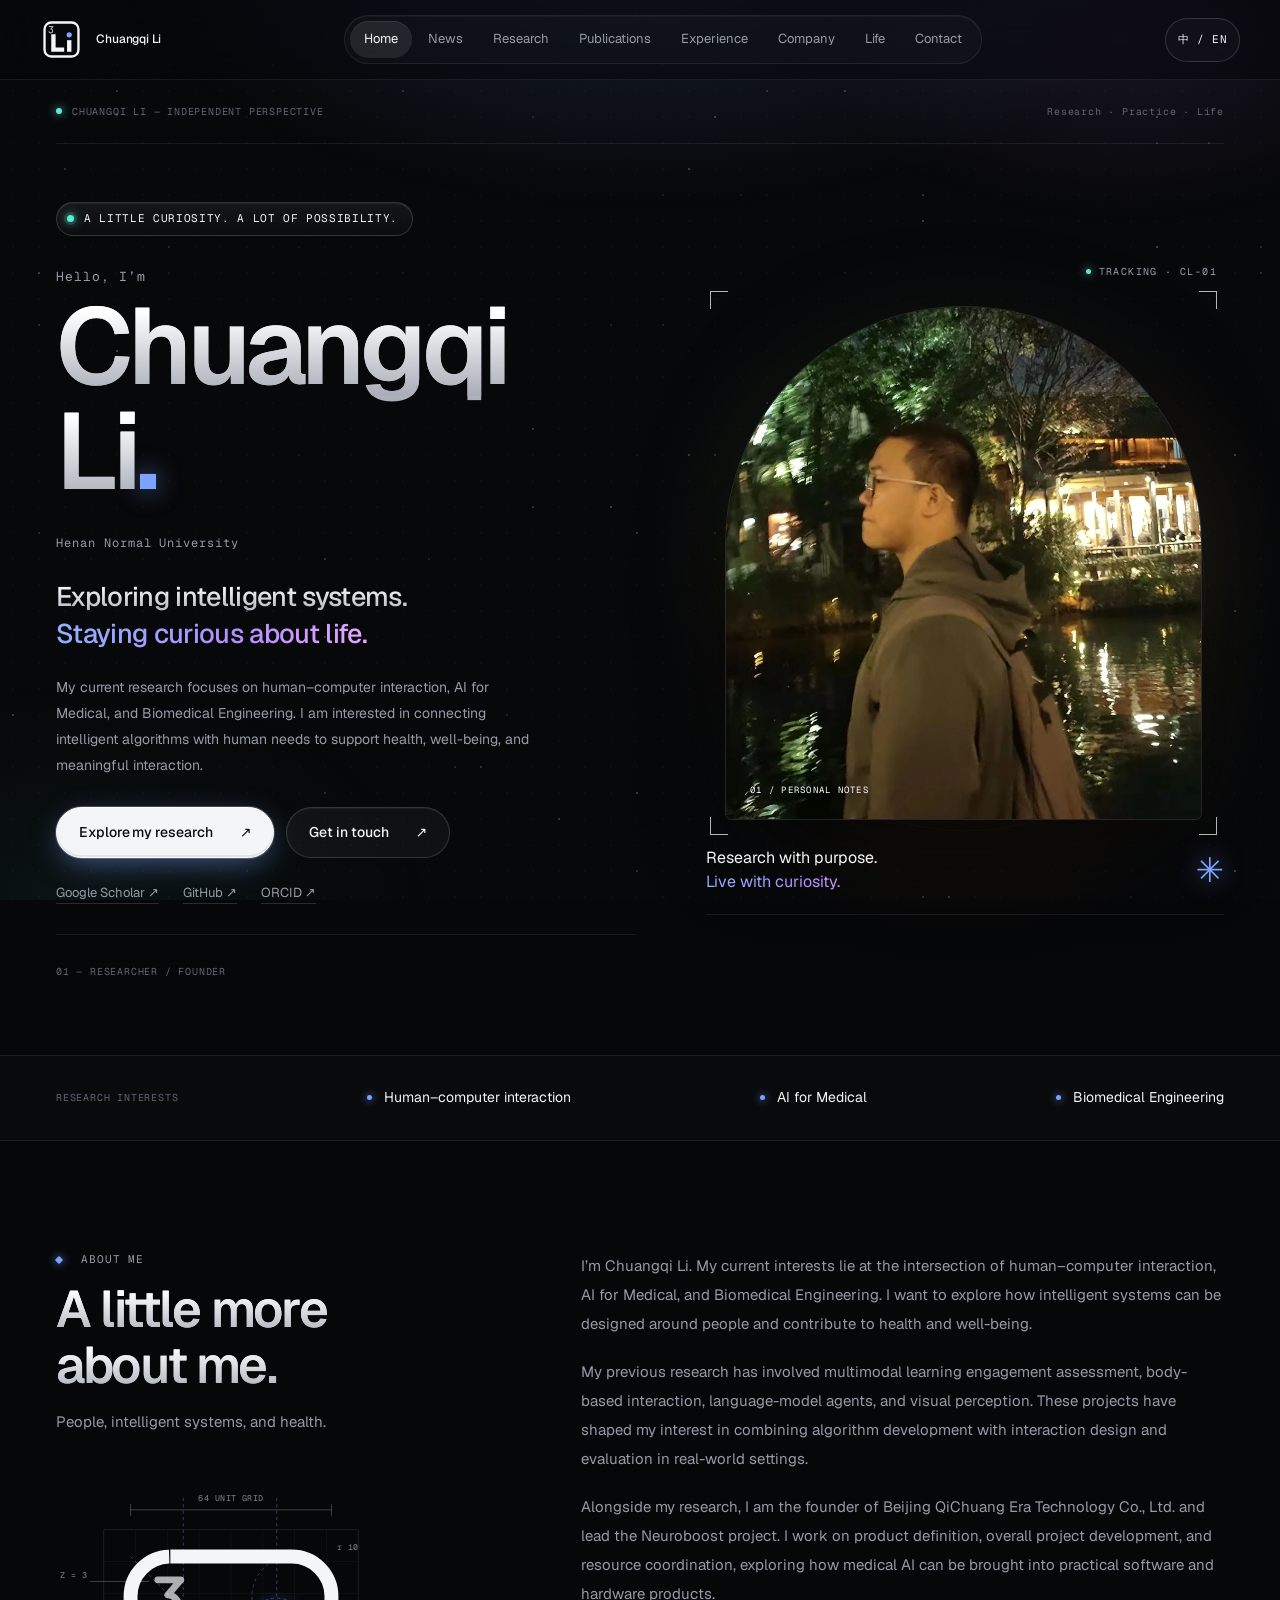
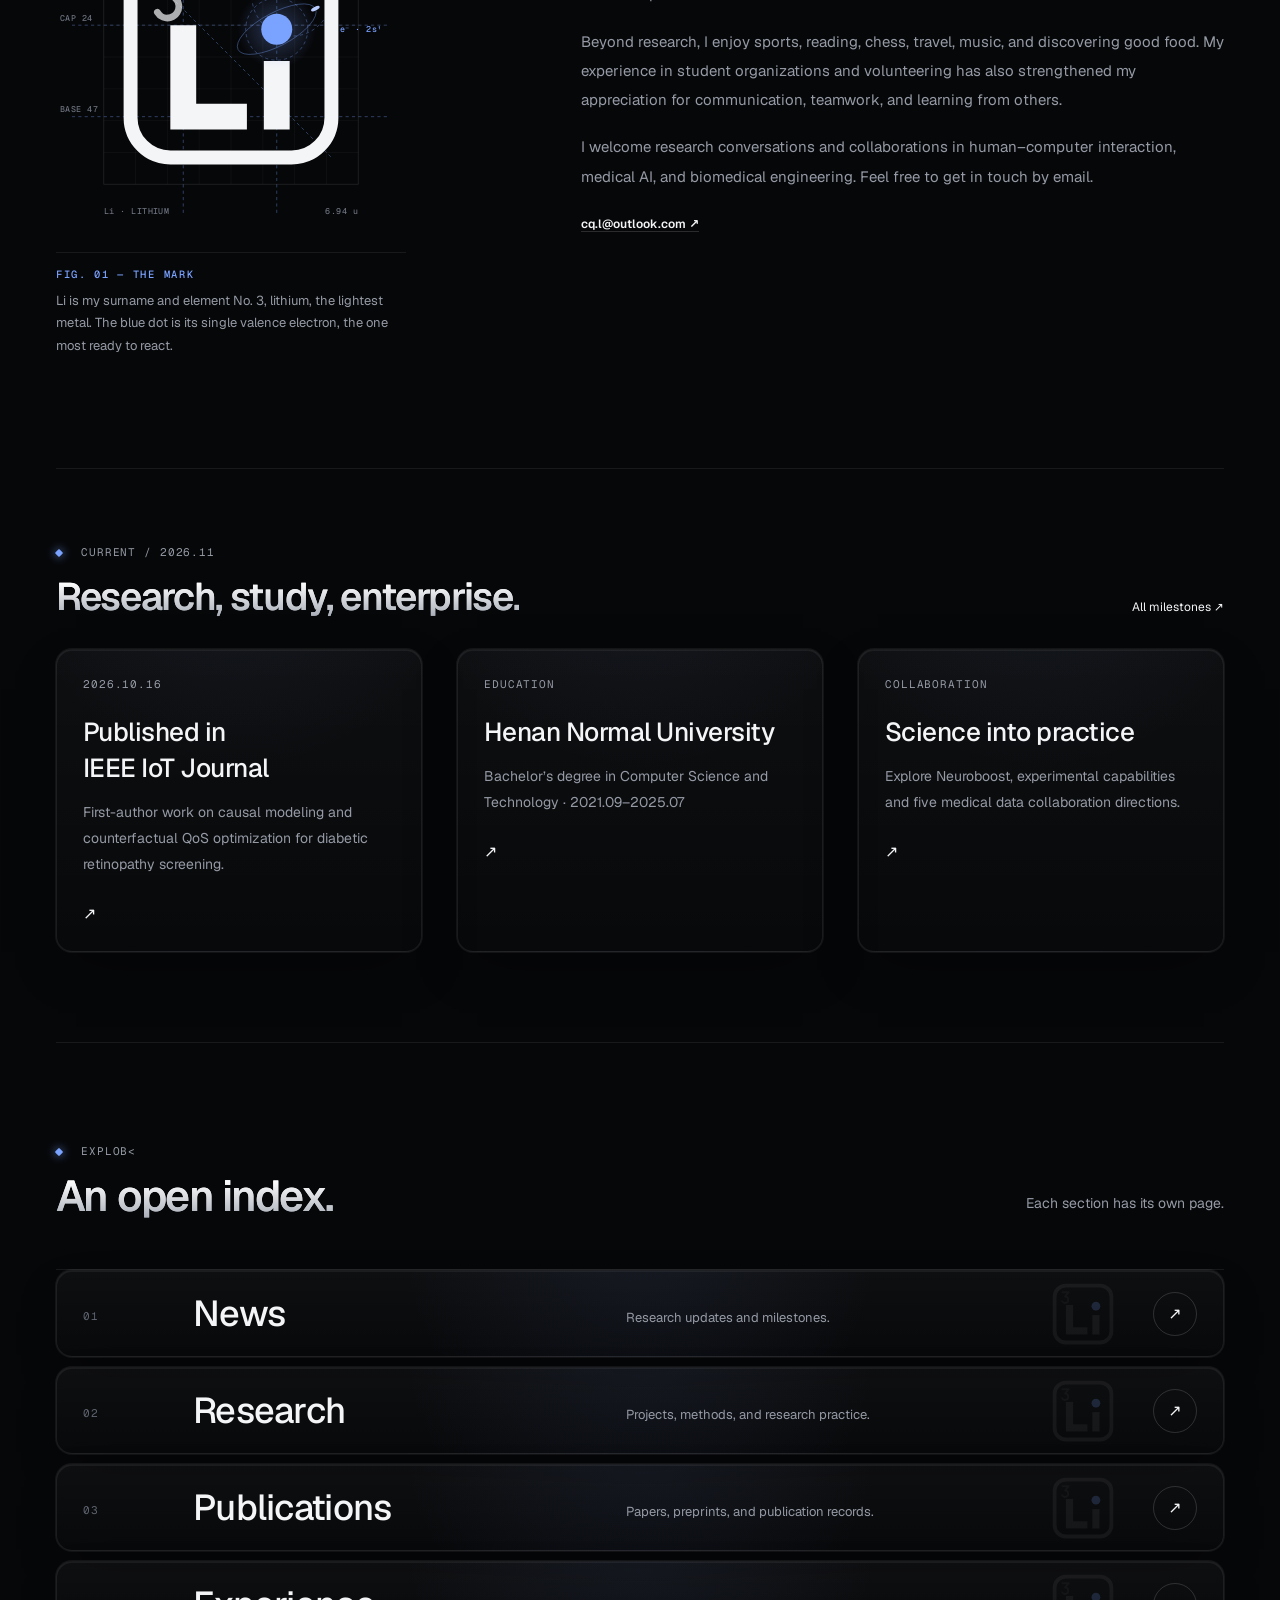
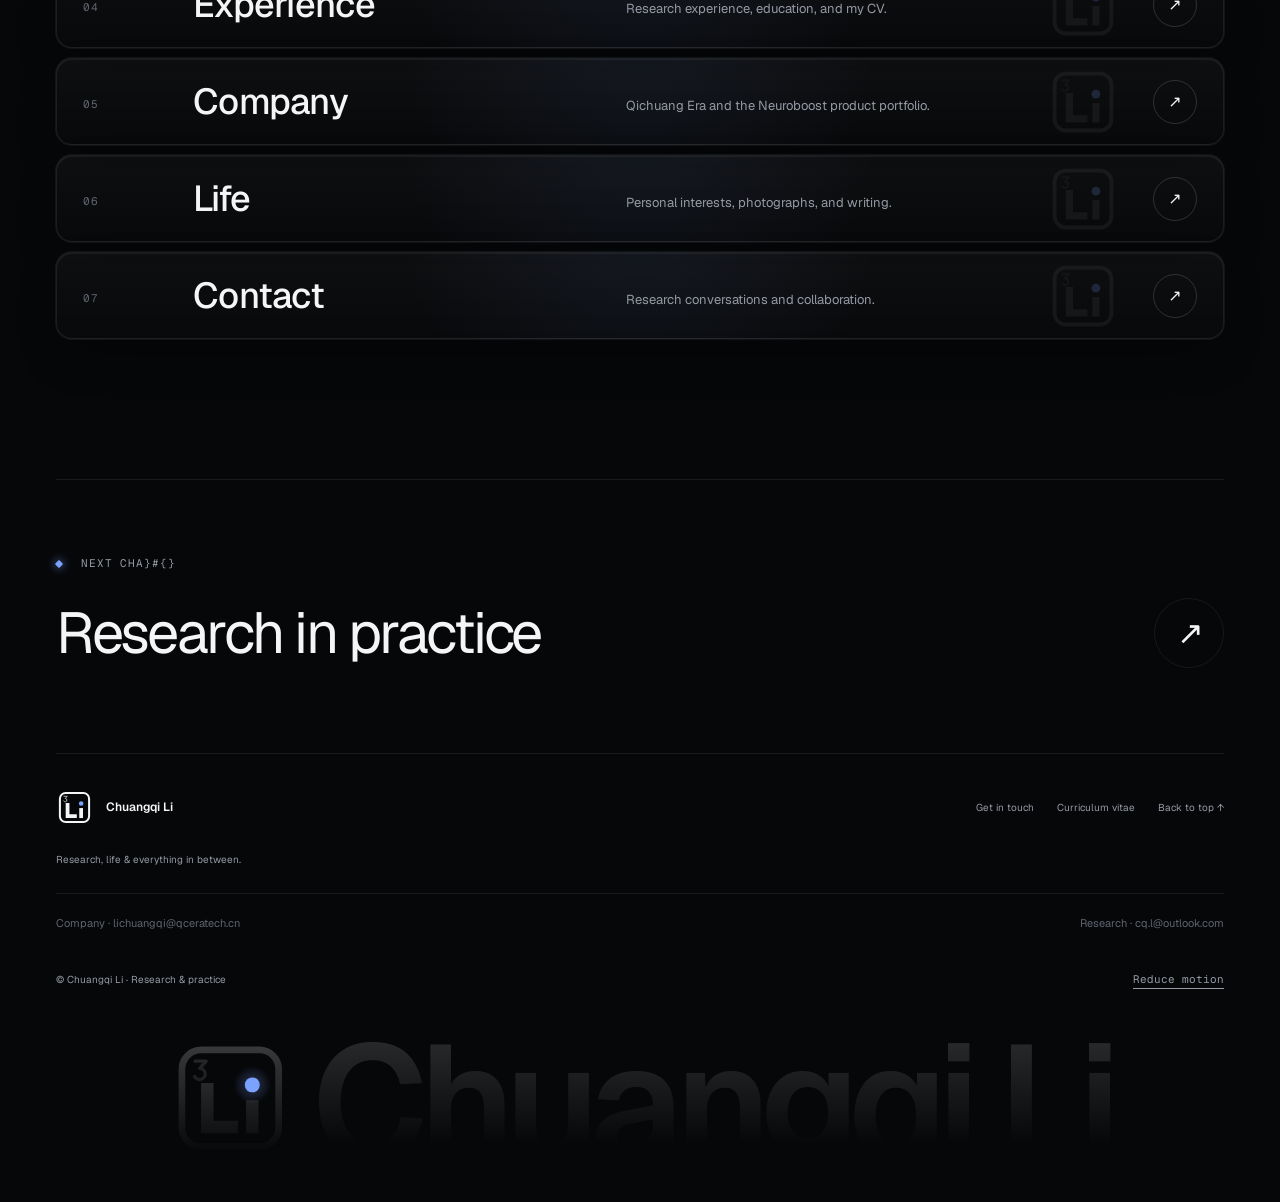
==== commit b46a1ec9: "Verify publication chronology and separate personal and company research" ====
--- a/docs/index.html
+++ b/docs/index.html
@@ -7,4 +7,4 @@
 <a class="brand" href="index.html" aria-label="Chuangqi Li home"><img class="brand-mark" src="assets/monogram.svg?v=li-20261015" width="43" height="43" alt="" aria-hidden="true" decoding="async"><span class="brand-name">Chuangqi Li</span></a>
 <nav aria-label="Main navigation" id="navigation"><a href="index.html" class="active" aria-current="page"><span data-en="Home" data-zh="首页">Home</span></a><a href="news.html"><span data-en="News" data-zh="动态">News</span></a><a href="research.html"><span data-en="Research" data-zh="研究">Research</span></a><a href="publications.html"><span data-en="Publications" data-zh="论文">Publications</span></a><a href="experience.html"><span data-en="Experience" data-zh="经历">Experience</span></a><a href="company.html"><span data-en="Company" data-zh="公司">Company</span></a><a href="life.html"><span data-en="Life" data-zh="生活">Life</span></a><a href="contact.html"><span data-en="Contact" data-zh="联系">Contact</span></a></nav>
 <div class="nav-actions"><button class="language" id="language" type="button" aria-label="Switch to Chinese">中 / EN</button><button class="menu-toggle" type="button" aria-expanded="false" aria-controls="navigation" aria-label="Open navigation"><span></span><span></span></button></div>
-</div></header><main id="main" class="page-content"><div class="wrap edition-masthead"><span>CHUANGQI LI — INDEPENDENT PERSPECTIVE</span><span data-en="Research · Practice · Life" data-zh="科研 · 实践 · 生活">Research · Practice · Life</span></div><section class="hero wrap" id="about"><div class="hero-copy"><p class="eyebrow"><span class="green-dot"></span><span data-en="A LITTLE CURIOSITY. A LOT OF POSSIBILITY." data-zh="以好奇心，探索更多可能。">A LITTLE CURIOSITY. A LOT OF POSSIBILITY.</span></p><p class="hello"><span data-en="Hello, I’m" data-zh="你好，我是">Hello, I’m</span></p><h1><span class="name-first">Chuangqi</span><span class="name-last">Li<span class="accent">.</span></span></h1><p class="hero-affiliation"><span data-en="Henan Normal University" data-zh="河南师范大学">Henan Normal University</span></p><p class="hero-line" data-en="Exploring intelligent systems." data-zh="探索智能系统，">Exploring intelligent systems.</p><p class="hero-line italic" data-en="Staying curious about life." data-zh="保持对生活的好奇。">Staying curious about life.</p><p class="intro"><span data-en="My current research focuses on human–computer interaction, AI for Medical, and Biomedical Engineering. I am interested in connecting intelligent algorithms with human needs to support health, well-being, and meaningful interaction." data-zh="我目前的研究方向是人机交互、医疗人工智能（AI for Medical）与生物医学工程。我关注智能算法与真实需求之间的连接，希望探索支持健康、福祉与有效人机协作的技术。">My current research focuses on human–computer interaction, AI for Medical, and Biomedical Engineering. I am interested in connecting intelligent algorithms with human needs to support health, well-being, and meaningful interaction.</span></p><div class="hero-buttons"><a class="button primary" href="research.html"><span data-en="Explore my research" data-zh="了解我的研究">Explore my research</span> <span aria-hidden="true">↗</span></a><a class="button secondary" href="contact.html"><span data-en="Get in touch" data-zh="联系我">Get in touch</span> <span aria-hidden="true">↗</span></a></div><div class="social-links"><a href="https://scholar.google.com/citations?user=dG4GJSkAAAAJ" target="_blank" rel="noopener noreferrer">Google Scholar <span aria-hidden="true">↗</span></a><a href="https://github.com/ChuangqiLee" target="_blank" rel="noopener noreferrer">GitHub <span aria-hidden="true">↗</span></a><a href="https://orcid.org/0009-0002-1373-2764" target="_blank" rel="noopener noreferrer">ORCID <span aria-hidden="true">↗</span></a></div><div class="edition-signature"><span>01 — RESEARCHER / FOUNDER</span></div></div><div class="hero-visual"><svg class="edition-orbit" viewbox="0 0 600 600" aria-hidden="true"><circle cx="300" cy="300" r="278"></circle><ellipse cx="300" cy="300" rx="200" ry="278" transform="rotate(-35 300 300)"></ellipse><path d="M22 300H578M300 22V578"></path><circle class="orbit-node" cx="497" cy="103" r="7"></circle></svg><div class="portrait-frame"><img src="assets/portrait.webp" width="915" height="969" alt="Chuangqi Li outdoors by a garden pond at night" fetchpriority="high" decoding="async"><span class="photo-index">01 / PERSONAL NOTES</span></div><div class="photo-caption"><span class="asterisk" aria-hidden="true">✳</span><div><p data-en="Research with purpose." data-zh="带着目标做研究。">Research with purpose.</p><p class="italic" data-en="Live with curiosity." data-zh="带着好奇去生活。">Live with curiosity.</p></div></div></div></section><div class="interest-band"><div class="wrap interest-inner"><span class="eyebrow"><span data-en="RESEARCH INTERESTS" data-zh="研究兴趣">RESEARCH INTERESTS</span></span><span data-en="Human–computer interaction" data-zh="人机交互">Human–computer interaction</span><span data-en="AI for Medical" data-zh="医疗人工智能（AI for Medical）">AI for Medical</span><span data-en="Biomedical Engineering" data-zh="生物医学工程">Biomedical Engineering</span></div></div><section class="section wrap news-section" id="biography" aria-labelledby="biography-heading"><div class="news-intro"><p class="eyebrow"><span data-en="ABOUT ME" data-zh="关于我">ABOUT ME</span></p><h2 id="biography-heading" data-en="A little more about me." data-zh="关于我的更多介绍">A little more about me.</h2><p class="muted" data-en="People, intelligent systems, and health." data-zh="以人为中心，连接智能与健康。">People, intelligent systems, and health.</p><figure class="li-blueprint"><svg class="li-svg" viewBox="-12 -12 88 88" fill="none" aria-hidden="true" focusable="false"><g class="bp-grid"><line x1="0" y1="0" x2="0" y2="64" class="bp-edge"/><line x1="0" y1="0" x2="64" y2="0" class="bp-edge"/><line x1="8" y1="0" x2="8" y2="64"/><line x1="0" y1="8" x2="64" y2="8"/><line x1="16" y1="0" x2="16" y2="64"/><line x1="0" y1="16" x2="64" y2="16"/><line x1="24" y1="0" x2="24" y2="64"/><line x1="0" y1="24" x2="64" y2="24"/><line x1="32" y1="0" x2="32" y2="64"/><line x1="0" y1="32" x2="64" y2="32"/><line x1="40" y1="0" x2="40" y2="64"/><line x1="0" y1="40" x2="64" y2="40"/><line x1="48" y1="0" x2="48" y2="64"/><line x1="0" y1="48" x2="64" y2="48"/><line x1="56" y1="0" x2="56" y2="64"/><line x1="0" y1="56" x2="64" y2="56"/><line x1="64" y1="0" x2="64" y2="64" class="bp-edge"/><line x1="0" y1="64" x2="64" y2="64" class="bp-edge"/></g><g class="bp-guides"><path class="bp-guide" d="M-8 24H72M-8 47H72M20 -8V72M43.5 -8V72M6.75 6.75L57.25 57.25"/><circle class="bp-guide" cx="43.5" cy="25" r="7.8"/><circle class="bp-guide" cx="47.25" cy="16.75" r="10"/><path class="bp-dim" d="M6.75 -5H57.25M6.75 -6.5V-3.5M57.25 -6.5V-3.5M-3.5 13H11.5"/></g><g class="bp-mark"><rect class="li-frame" x="6.75" y="6.75" width="50.5" height="50.5" rx="10" pathLength="1"/><path class="li-three" d="M13.6 12.6H19.4L16.1 16.4A2.9 2.9 0 1 1 13.4 20.6" pathLength="1"/><path class="li-l" d="M20 24V47H36" pathLength="1"/><path class="li-i" d="M43.5 33V50.25" pathLength="1"/></g><g class="bp-electron"><circle class="li-halo" cx="43.5" cy="25" r="10"/><g transform="translate(43.5 25) rotate(-28) scale(1 .38)"><circle class="bp-orbit" r="11"/><g class="bp-spin"><circle class="bp-particle" cx="11" cy="0" r="1.2"/></g></g><circle class="li-dot" cx="43.5" cy="25" r="3.9"/></g><g class="bp-labels"><text class="bp-label" x="32" y="-7.2" text-anchor="middle">64 UNIT GRID</text><text class="bp-label" x="-11" y="22.9">CAP 24</text><text class="bp-label" x="-11" y="45.9">BASE 47</text><text class="bp-label" x="-11" y="12.2">Z = 3</text><text class="bp-label" x="58.6" y="5.2">r 10</text><text class="bp-label is-accent" x="59.4" y="25.8">e⁻ · 2s¹</text><text class="bp-label" x="0" y="71.5">Li · LITHIUM</text><text class="bp-label" x="64" y="71.5" text-anchor="end">6.94 u</text></g></svg><figcaption><span class="bp-kicker" data-en="FIG. 01 — THE MARK" data-zh="图 01 — 我的标志">FIG. 01 — THE MARK</span><p data-en="Li is my surname and element No. 3, lithium, the lightest metal. The blue dot is its single valence electron, the one most ready to react." data-zh="Li 是我的姓，也是元素周期表第 3 号元素锂，最轻的金属。那颗蓝点是它唯一的价电子，最活跃，也最愿意与世界发生反应。">Li is my surname and element No. 3, lithium, the lightest metal. The blue dot is its single valence electron, the one most ready to react.</p></figcaption></figure></div><div><p class="muted" style="margin-bottom:18px;line-height:1.9" data-en="I’m Chuangqi Li. My current interests lie at the intersection of human–computer interaction, AI for Medical, and Biomedical Engineering. I want to explore how intelligent systems can be designed around people and contribute to health and well-being." data-zh="我是 Chuangqi Li。我的研究兴趣集中在人机交互、医疗人工智能（AI for Medical）与生物医学工程的交叉领域，希望探索以人为中心的智能系统，以及它们在健康与福祉中的应用。">I’m Chuangqi Li. My current interests lie at the intersection of human–computer interaction, AI for Medical, and Biomedical Engineering. I want to explore how intelligent systems can be designed around people and contribute to health and well-being.</p><p class="muted" style="margin-bottom:18px;line-height:1.9" data-en="My previous research has involved multimodal learning engagement assessment, body-based interaction, language-model agents, and visual perception. These projects have shaped my interest in combining algorithm development with interaction design and evaluation in real-world settings." data-zh="我此前的研究涉及多模态学习投入评估、肢体交互、语言模型智能体与视觉感知。这些项目经历让我更加关注如何结合算法开发、交互设计与真实场景中的效果评估。">My previous research has involved multimodal learning engagement assessment, body-based interaction, language-model agents, and visual perception. These projects have shaped my interest in combining algorithm development with interaction design and evaluation in real-world settings.</p><p class="muted" style="margin-bottom:18px;line-height:1.9" data-en="Alongside my research, I am the founder of Beijing QiChuang Era Technology Co., Ltd. and lead the Neuroboost project. I work on product definition, overall project development, and resource coordination, exploring how medical AI can be brought into practical software and hardware products." data-zh="科研之外，我是北京奇创纪元科技有限公司创始人、磁跃智盒（Neuroboost）项目负责人，负责产品定义、项目整体推进与资源整合，探索将医疗人工智能转化为可实际使用的软硬件产品。">Alongside my research, I am the founder of Beijing QiChuang Era Technology Co., Ltd. and lead the Neuroboost project. I work on product definition, overall project development, and resource coordination, exploring how medical AI can be brought into practical software and hardware products.</p><p class="muted" style="margin-bottom:18px;line-height:1.9" data-en="Beyond research, I enjoy sports, reading, chess, travel, music, and discovering good food. My experience in student organizations and volunteering has also strengthened my appreciation for communication, teamwork, and learning from others." data-zh="科研之外，我喜欢运动、阅读、象棋、旅行、音乐，也乐于探索美食。参与学生组织与志愿服务的经历，让我更加重视沟通、团队合作，以及向他人学习。">Beyond research, I enjoy sports, reading, chess, travel, music, and discovering good food. My experience in student organizations and volunteering has also strengthened my appreciation for communication, teamwork, and learning from others.</p><p class="muted" style="margin-bottom:18px;line-height:1.9" data-en="I welcome research conversations and collaborations in human–computer interaction, medical AI, and biomedical engineering. Feel free to get in touch by email." data-zh="欢迎围绕人机交互、医疗人工智能与生物医学工程开展科研交流与合作，也欢迎通过邮件联系我。">I welcome research conversations and collaborations in human–computer interaction, medical AI, and biomedical engineering. Feel free to get in touch by email.</p><a class="text-link" href="mailto:cq.l@outlook.com">cq.l@outlook.com ↗</a></div></section><section class="wrap site-highlights" aria-labelledby="latest-heading"><div class="polish-heading"><div><p class="eyebrow">CURRENT / 2026.11</p><h2 id="latest-heading" data-en="Research, study, enterprise." data-zh="科研、求学与创业。">Research, study, enterprise.</h2></div><a href="news.html"><span data-en="All milestones" data-zh="全部动态">All milestones</span> ↗</a></div><div class="highlight-grid"><a class="highlight-item" href="publications.html#causalretinaedge"><span class="eyebrow">2026</span><h3 data-en="Accepted by IEEE IoT Journal" data-zh="IEEE IoT Journal 论文录用">Accepted by IEEE IoT Journal</h3><p data-en="First-author work on causal modeling and counterfactual QoS optimization for diabetic retinopathy screening." data-zh="第一作者研究：面向糖尿病视网膜病变筛查的因果建模与反事实服务质量优化。">First-author work on causal modeling and counterfactual QoS optimization for diabetic retinopathy screening.</p><span aria-hidden="true">↗</span></a><a class="highlight-item" href="experience.html"><span class="eyebrow" data-en="EDUCATION" data-zh="教育经历">EDUCATION</span><h3 data-en="Henan Normal University" data-zh="河南师范大学">Henan Normal University</h3><p data-en="Bachelor’s degree in Computer Science and Technology · 2021.09–2025.07" data-zh="计算机科学与技术学士 · 2021.09–2025.07">Bachelor’s degree in Computer Science and Technology · 2021.09–2025.07</p><span aria-hidden="true">↗</span></a><a class="highlight-item" href="company.html"><span class="eyebrow">COLLABORATION</span><h3 data-en="Science into practice" data-zh="让科研走向实践">Science into practice</h3><p data-en="Explore Neuroboost, experimental capabilities and five medical data collaboration directions." data-zh="了解 Neuroboost、实验技术平台与五大医疗数据合作方向。">Explore Neuroboost, experimental capabilities and five medical data collaboration directions.</p><span aria-hidden="true">↗</span></a></div></section><section class="section wrap site-directory" aria-labelledby="directory-heading"><div class="section-heading"><div><p class="eyebrow"><span data-en="EXPLORE" data-zh="探索更多">EXPLORE</span></p><h2 id="directory-heading" data-en="An open index." data-zh="每一面，都值得探索。">An open index.</h2></div><p class="section-note" data-en="Each section has its own page." data-zh="每个栏目，独立浏览。">Each section has its own page.</p></div><div class="directory-grid"><a class="directory-card" href="news.html"><span class="directory-number">01</span><div><h3 data-en="News" data-zh="动态">News</h3><p data-en="Research updates and milestones." data-zh="科研动态与成长记录。">Research updates and milestones.</p></div><span class="directory-arrow" aria-hidden="true">↗</span></a><a class="directory-card" href="research.html"><span class="directory-number">02</span><div><h3 data-en="Research" data-zh="研究">Research</h3><p data-en="Projects, methods, and research practice." data-zh="研究项目、方法与实践。">Projects, methods, and research practice.</p></div><span class="directory-arrow" aria-hidden="true">↗</span></a><a class="directory-card" href="publications.html"><span class="directory-number">03</span><div><h3 data-en="Publications" data-zh="论文">Publications</h3><p data-en="Papers, preprints, and publication records." data-zh="论文、预印本与发表记录。">Papers, preprints, and publication records.</p></div><span class="directory-arrow" aria-hidden="true">↗</span></a><a class="directory-card" href="experience.html"><span class="directory-number">04</span><div><h3 data-en="Experience" data-zh="经历">Experience</h3><p data-en="Research experience, education, and my CV." data-zh="科研经历、教育背景与完整简历。">Research experience, education, and my CV.</p></div><span class="directory-arrow" aria-hidden="true">↗</span></a><a class="directory-card" href="company.html"><span class="directory-number">05</span><div><h3 data-en="Company" data-zh="公司">Company</h3><p data-en="Qichuang Era and the Neuroboost product portfolio." data-zh="奇创纪元与磁跃智盒产品展示。">Qichuang Era and the Neuroboost product portfolio.</p></div><span class="directory-arrow" aria-hidden="true">↗</span></a><a class="directory-card" href="life.html"><span class="directory-number">06</span><div><h3 data-en="Life" data-zh="生活">Life</h3><p data-en="Personal interests, photographs, and writing." data-zh="兴趣爱好、生活照片与写作。">Personal interests, photographs, and writing.</p></div><span class="directory-arrow" aria-hidden="true">↗</span></a><a class="directory-card" href="contact.html"><span class="directory-number">07</span><div><h3 data-en="Contact" data-zh="联系">Contact</h3><p data-en="Research conversations and collaboration." data-zh="科研交流与合作联系。">Research conversations and collaboration.</p></div><span class="directory-arrow" aria-hidden="true">↗</span></a></div></section><section class="edition-next wrap"><span class="eyebrow">NEXT CHAPTER</span><a href="research.html"><span data-en="Research in practice" data-zh="走进我的研究">Research in practice</span><span aria-hidden="true">↗</span></a></section></main><footer class="wrap footer multi-footer"><a class="brand" href="index.html"><img class="brand-mark" src="assets/monogram.svg?v=li-20261015" width="43" height="43" alt="" aria-hidden="true" decoding="async">Chuangqi Li</a><div class="footer-links"><a href="contact.html"><span data-en="Get in touch" data-zh="联系我">Get in touch</span></a><a href="cv.html"><span data-en="Curriculum vitae" data-zh="个人简历">Curriculum vitae</span></a><a href="#top"><span data-en="Back to top" data-zh="返回顶部">Back to top</span> ↑</a></div><span><span data-en="Research, life &amp; everything in between." data-zh="研究、生活，以及其间的一切。">Research, life &amp; everything in between.</span></span><div class="footer-contacts"><a href="mailto:lichuangqi@qceratech.cn"><span class="" data-en="Company" data-zh="公司联系">Company</span> · lichuangqi@qceratech.cn</a><a href="mailto:cq.l@outlook.com"><span class="" data-en="Research" data-zh="科研联系">Research</span> · cq.l@outlook.com</a></div><div class="edition-footnote"><span>© Chuangqi Li · Research &amp; practice</span><button type="button" class="edition-motion" aria-pressed="false"><span data-en="Reduce motion" data-zh="减少动态效果">Reduce motion</span></button></div></footer></body></html>+</div></header><main id="main" class="page-content"><div class="wrap edition-masthead"><span>CHUANGQI LI — INDEPENDENT PERSPECTIVE</span><span data-en="Research · Practice · Life" data-zh="科研 · 实践 · 生活">Research · Practice · Life</span></div><section class="hero wrap" id="about"><div class="hero-copy"><p class="eyebrow"><span class="green-dot"></span><span data-en="A LITTLE CURIOSITY. A LOT OF POSSIBILITY." data-zh="以好奇心，探索更多可能。">A LITTLE CURIOSITY. A LOT OF POSSIBILITY.</span></p><p class="hello"><span data-en="Hello, I’m" data-zh="你好，我是">Hello, I’m</span></p><h1><span class="name-first">Chuangqi</span><span class="name-last">Li<span class="accent">.</span></span></h1><p class="hero-affiliation"><span data-en="Henan Normal University" data-zh="河南师范大学">Henan Normal University</span></p><p class="hero-line" data-en="Exploring intelligent systems." data-zh="探索智能系统，">Exploring intelligent systems.</p><p class="hero-line italic" data-en="Staying curious about life." data-zh="保持对生活的好奇。">Staying curious about life.</p><p class="intro"><span data-en="My current research focuses on human–computer interaction, AI for Medical, and Biomedical Engineering. I am interested in connecting intelligent algorithms with human needs to support health, well-being, and meaningful interaction." data-zh="我目前的研究方向是人机交互、医疗人工智能（AI for Medical）与生物医学工程。我关注智能算法与真实需求之间的连接，希望探索支持健康、福祉与有效人机协作的技术。">My current research focuses on human–computer interaction, AI for Medical, and Biomedical Engineering. I am interested in connecting intelligent algorithms with human needs to support health, well-being, and meaningful interaction.</span></p><div class="hero-buttons"><a class="button primary" href="research.html"><span data-en="Explore my research" data-zh="了解我的研究">Explore my research</span> <span aria-hidden="true">↗</span></a><a class="button secondary" href="contact.html"><span data-en="Get in touch" data-zh="联系我">Get in touch</span> <span aria-hidden="true">↗</span></a></div><div class="social-links"><a href="https://scholar.google.com/citations?user=dG4GJSkAAAAJ" target="_blank" rel="noopener noreferrer">Google Scholar <span aria-hidden="true">↗</span></a><a href="https://github.com/ChuangqiLee" target="_blank" rel="noopener noreferrer">GitHub <span aria-hidden="true">↗</span></a><a href="https://orcid.org/0009-0002-1373-2764" target="_blank" rel="noopener noreferrer">ORCID <span aria-hidden="true">↗</span></a></div><div class="edition-signature"><span>01 — RESEARCHER / FOUNDER</span></div></div><div class="hero-visual"><svg class="edition-orbit" viewbox="0 0 600 600" aria-hidden="true"><circle cx="300" cy="300" r="278"></circle><ellipse cx="300" cy="300" rx="200" ry="278" transform="rotate(-35 300 300)"></ellipse><path d="M22 300H578M300 22V578"></path><circle class="orbit-node" cx="497" cy="103" r="7"></circle></svg><div class="portrait-frame"><img src="assets/portrait.webp" width="915" height="969" alt="Chuangqi Li outdoors by a garden pond at night" fetchpriority="high" decoding="async"><span class="photo-index">01 / PERSONAL NOTES</span></div><div class="photo-caption"><span class="asterisk" aria-hidden="true">✳</span><div><p data-en="Research with purpose." data-zh="带着目标做研究。">Research with purpose.</p><p class="italic" data-en="Live with curiosity." data-zh="带着好奇去生活。">Live with curiosity.</p></div></div></div></section><div class="interest-band"><div class="wrap interest-inner"><span class="eyebrow"><span data-en="RESEARCH INTERESTS" data-zh="研究兴趣">RESEARCH INTERESTS</span></span><span data-en="Human–computer interaction" data-zh="人机交互">Human–computer interaction</span><span data-en="AI for Medical" data-zh="医疗人工智能（AI for Medical）">AI for Medical</span><span data-en="Biomedical Engineering" data-zh="生物医学工程">Biomedical Engineering</span></div></div><section class="section wrap news-section" id="biography" aria-labelledby="biography-heading"><div class="news-intro"><p class="eyebrow"><span data-en="ABOUT ME" data-zh="关于我">ABOUT ME</span></p><h2 id="biography-heading" data-en="A little more about me." data-zh="关于我的更多介绍">A little more about me.</h2><p class="muted" data-en="People, intelligent systems, and health." data-zh="以人为中心，连接智能与健康。">People, intelligent systems, and health.</p><figure class="li-blueprint"><svg class="li-svg" viewBox="-12 -12 88 88" fill="none" aria-hidden="true" focusable="false"><g class="bp-grid"><line x1="0" y1="0" x2="0" y2="64" class="bp-edge"/><line x1="0" y1="0" x2="64" y2="0" class="bp-edge"/><line x1="8" y1="0" x2="8" y2="64"/><line x1="0" y1="8" x2="64" y2="8"/><line x1="16" y1="0" x2="16" y2="64"/><line x1="0" y1="16" x2="64" y2="16"/><line x1="24" y1="0" x2="24" y2="64"/><line x1="0" y1="24" x2="64" y2="24"/><line x1="32" y1="0" x2="32" y2="64"/><line x1="0" y1="32" x2="64" y2="32"/><line x1="40" y1="0" x2="40" y2="64"/><line x1="0" y1="40" x2="64" y2="40"/><line x1="48" y1="0" x2="48" y2="64"/><line x1="0" y1="48" x2="64" y2="48"/><line x1="56" y1="0" x2="56" y2="64"/><line x1="0" y1="56" x2="64" y2="56"/><line x1="64" y1="0" x2="64" y2="64" class="bp-edge"/><line x1="0" y1="64" x2="64" y2="64" class="bp-edge"/></g><g class="bp-guides"><path class="bp-guide" d="M-8 24H72M-8 47H72M20 -8V72M43.5 -8V72M6.75 6.75L57.25 57.25"/><circle class="bp-guide" cx="43.5" cy="25" r="7.8"/><circle class="bp-guide" cx="47.25" cy="16.75" r="10"/><path class="bp-dim" d="M6.75 -5H57.25M6.75 -6.5V-3.5M57.25 -6.5V-3.5M-3.5 13H11.5"/></g><g class="bp-mark"><rect class="li-frame" x="6.75" y="6.75" width="50.5" height="50.5" rx="10" pathLength="1"/><path class="li-three" d="M13.6 12.6H19.4L16.1 16.4A2.9 2.9 0 1 1 13.4 20.6" pathLength="1"/><path class="li-l" d="M20 24V47H36" pathLength="1"/><path class="li-i" d="M43.5 33V50.25" pathLength="1"/></g><g class="bp-electron"><circle class="li-halo" cx="43.5" cy="25" r="10"/><g transform="translate(43.5 25) rotate(-28) scale(1 .38)"><circle class="bp-orbit" r="11"/><g class="bp-spin"><circle class="bp-particle" cx="11" cy="0" r="1.2"/></g></g><circle class="li-dot" cx="43.5" cy="25" r="3.9"/></g><g class="bp-labels"><text class="bp-label" x="32" y="-7.2" text-anchor="middle">64 UNIT GRID</text><text class="bp-label" x="-11" y="22.9">CAP 24</text><text class="bp-label" x="-11" y="45.9">BASE 47</text><text class="bp-label" x="-11" y="12.2">Z = 3</text><text class="bp-label" x="58.6" y="5.2">r 10</text><text class="bp-label is-accent" x="59.4" y="25.8">e⁻ · 2s¹</text><text class="bp-label" x="0" y="71.5">Li · LITHIUM</text><text class="bp-label" x="64" y="71.5" text-anchor="end">6.94 u</text></g></svg><figcaption><span class="bp-kicker" data-en="FIG. 01 — THE MARK" data-zh="图 01 — 我的标志">FIG. 01 — THE MARK</span><p data-en="Li is my surname and element No. 3, lithium, the lightest metal. The blue dot is its single valence electron, the one most ready to react." data-zh="Li 是我的姓，也是元素周期表第 3 号元素锂，最轻的金属。那颗蓝点是它唯一的价电子，最活跃，也最愿意与世界发生反应。">Li is my surname and element No. 3, lithium, the lightest metal. The blue dot is its single valence electron, the one most ready to react.</p></figcaption></figure></div><div><p class="muted" style="margin-bottom:18px;line-height:1.9" data-en="I’m Chuangqi Li. My current interests lie at the intersection of human–computer interaction, AI for Medical, and Biomedical Engineering. I want to explore how intelligent systems can be designed around people and contribute to health and well-being." data-zh="我是 Chuangqi Li。我的研究兴趣集中在人机交互、医疗人工智能（AI for Medical）与生物医学工程的交叉领域，希望探索以人为中心的智能系统，以及它们在健康与福祉中的应用。">I’m Chuangqi Li. My current interests lie at the intersection of human–computer interaction, AI for Medical, and Biomedical Engineering. I want to explore how intelligent systems can be designed around people and contribute to health and well-being.</p><p class="muted" style="margin-bottom:18px;line-height:1.9" data-en="My previous research has involved multimodal learning engagement assessment, body-based interaction, language-model agents, and visual perception. These projects have shaped my interest in combining algorithm development with interaction design and evaluation in real-world settings." data-zh="我此前的研究涉及多模态学习投入评估、肢体交互、语言模型智能体与视觉感知。这些项目经历让我更加关注如何结合算法开发、交互设计与真实场景中的效果评估。">My previous research has involved multimodal learning engagement assessment, body-based interaction, language-model agents, and visual perception. These projects have shaped my interest in combining algorithm development with interaction design and evaluation in real-world settings.</p><p class="muted" style="margin-bottom:18px;line-height:1.9" data-en="Alongside my research, I am the founder of Beijing QiChuang Era Technology Co., Ltd. and lead the Neuroboost project. I work on product definition, overall project development, and resource coordination, exploring how medical AI can be brought into practical software and hardware products." data-zh="科研之外，我是北京奇创纪元科技有限公司创始人、磁跃智盒（Neuroboost）项目负责人，负责产品定义、项目整体推进与资源整合，探索将医疗人工智能转化为可实际使用的软硬件产品。">Alongside my research, I am the founder of Beijing QiChuang Era Technology Co., Ltd. and lead the Neuroboost project. I work on product definition, overall project development, and resource coordination, exploring how medical AI can be brought into practical software and hardware products.</p><p class="muted" style="margin-bottom:18px;line-height:1.9" data-en="Beyond research, I enjoy sports, reading, chess, travel, music, and discovering good food. My experience in student organizations and volunteering has also strengthened my appreciation for communication, teamwork, and learning from others." data-zh="科研之外，我喜欢运动、阅读、象棋、旅行、音乐，也乐于探索美食。参与学生组织与志愿服务的经历，让我更加重视沟通、团队合作，以及向他人学习。">Beyond research, I enjoy sports, reading, chess, travel, music, and discovering good food. My experience in student organizations and volunteering has also strengthened my appreciation for communication, teamwork, and learning from others.</p><p class="muted" style="margin-bottom:18px;line-height:1.9" data-en="I welcome research conversations and collaborations in human–computer interaction, medical AI, and biomedical engineering. Feel free to get in touch by email." data-zh="欢迎围绕人机交互、医疗人工智能与生物医学工程开展科研交流与合作，也欢迎通过邮件联系我。">I welcome research conversations and collaborations in human–computer interaction, medical AI, and biomedical engineering. Feel free to get in touch by email.</p><a class="text-link" href="mailto:cq.l@outlook.com">cq.l@outlook.com ↗</a></div></section><section class="wrap site-highlights" aria-labelledby="latest-heading"><div class="polish-heading"><div><p class="eyebrow">CURRENT / 2026.11</p><h2 id="latest-heading" data-en="Research, study, enterprise." data-zh="科研、求学与创业。">Research, study, enterprise.</h2></div><a href="news.html"><span data-en="All milestones" data-zh="全部动态">All milestones</span> ↗</a></div><div class="highlight-grid"><a class="highlight-item" href="publications.html#causalretinaedge"><span class="eyebrow">2026.10.16</span><h3 data-en="Published in IEEE IoT Journal" data-zh="IEEE IoT Journal 论文在线发表">Published in IEEE IoT Journal</h3><p data-en="First-author work on causal modeling and counterfactual QoS optimization for diabetic retinopathy screening." data-zh="第一作者研究：面向糖尿病视网膜病变筛查的因果建模与反事实服务质量优化。">First-author work on causal modeling and counterfactual QoS optimization for diabetic retinopathy screening.</p><span aria-hidden="true">↗</span></a><a class="highlight-item" href="experience.html"><span class="eyebrow" data-en="EDUCATION" data-zh="教育经历">EDUCATION</span><h3 data-en="Henan Normal University" data-zh="河南师范大学">Henan Normal University</h3><p data-en="Bachelor’s degree in Computer Science and Technology · 2021.09–2025.07" data-zh="计算机科学与技术学士 · 2021.09–2025.07">Bachelor’s degree in Computer Science and Technology · 2021.09–2025.07</p><span aria-hidden="true">↗</span></a><a class="highlight-item" href="company.html"><span class="eyebrow">COLLABORATION</span><h3 data-en="Science into practice" data-zh="让科研走向实践">Science into practice</h3><p data-en="Explore Neuroboost, experimental capabilities and five medical data collaboration directions." data-zh="了解 Neuroboost、实验技术平台与五大医疗数据合作方向。">Explore Neuroboost, experimental capabilities and five medical data collaboration directions.</p><span aria-hidden="true">↗</span></a></div></section><section class="section wrap site-directory" aria-labelledby="directory-heading"><div class="section-heading"><div><p class="eyebrow"><span data-en="EXPLORE" data-zh="探索更多">EXPLORE</span></p><h2 id="directory-heading" data-en="An open index." data-zh="每一面，都值得探索。">An open index.</h2></div><p class="section-note" data-en="Each section has its own page." data-zh="每个栏目，独立浏览。">Each section has its own page.</p></div><div class="directory-grid"><a class="directory-card" href="news.html"><span class="directory-number">01</span><div><h3 data-en="News" data-zh="动态">News</h3><p data-en="Research updates and milestones." data-zh="科研动态与成长记录。">Research updates and milestones.</p></div><span class="directory-arrow" aria-hidden="true">↗</span></a><a class="directory-card" href="research.html"><span class="directory-number">02</span><div><h3 data-en="Research" data-zh="研究">Research</h3><p data-en="Projects, methods, and research practice." data-zh="研究项目、方法与实践。">Projects, methods, and research practice.</p></div><span class="directory-arrow" aria-hidden="true">↗</span></a><a class="directory-card" href="publications.html"><span class="directory-number">03</span><div><h3 data-en="Publications" data-zh="论文">Publications</h3><p data-en="Papers, preprints, and publication records." data-zh="论文、预印本与发表记录。">Papers, preprints, and publication records.</p></div><span class="directory-arrow" aria-hidden="true">↗</span></a><a class="directory-card" href="experience.html"><span class="directory-number">04</span><div><h3 data-en="Experience" data-zh="经历">Experience</h3><p data-en="Research experience, education, and my CV." data-zh="科研经历、教育背景与完整简历。">Research experience, education, and my CV.</p></div><span class="directory-arrow" aria-hidden="true">↗</span></a><a class="directory-card" href="company.html"><span class="directory-number">05</span><div><h3 data-en="Company" data-zh="公司">Company</h3><p data-en="Qichuang Era and the Neuroboost product portfolio." data-zh="奇创纪元与磁跃智盒产品展示。">Qichuang Era and the Neuroboost product portfolio.</p></div><span class="directory-arrow" aria-hidden="true">↗</span></a><a class="directory-card" href="life.html"><span class="directory-number">06</span><div><h3 data-en="Life" data-zh="生活">Life</h3><p data-en="Personal interests, photographs, and writing." data-zh="兴趣爱好、生活照片与写作。">Personal interests, photographs, and writing.</p></div><span class="directory-arrow" aria-hidden="true">↗</span></a><a class="directory-card" href="contact.html"><span class="directory-number">07</span><div><h3 data-en="Contact" data-zh="联系">Contact</h3><p data-en="Research conversations and collaboration." data-zh="科研交流与合作联系。">Research conversations and collaboration.</p></div><span class="directory-arrow" aria-hidden="true">↗</span></a></div></section><section class="edition-next wrap"><span class="eyebrow">NEXT CHAPTER</span><a href="research.html"><span data-en="Research in practice" data-zh="走进我的研究">Research in practice</span><span aria-hidden="true">↗</span></a></section></main><footer class="wrap footer multi-footer"><a class="brand" href="index.html"><img class="brand-mark" src="assets/monogram.svg?v=li-20261015" width="43" height="43" alt="" aria-hidden="true" decoding="async">Chuangqi Li</a><div class="footer-links"><a href="contact.html"><span data-en="Get in touch" data-zh="联系我">Get in touch</span></a><a href="cv.html"><span data-en="Curriculum vitae" data-zh="个人简历">Curriculum vitae</span></a><a href="#top"><span data-en="Back to top" data-zh="返回顶部">Back to top</span> ↑</a></div><span><span data-en="Research, life &amp; everything in between." data-zh="研究、生活，以及其间的一切。">Research, life &amp; everything in between.</span></span><div class="footer-contacts"><a href="mailto:lichuangqi@qceratech.cn"><span class="" data-en="Company" data-zh="公司联系">Company</span> · lichuangqi@qceratech.cn</a><a href="mailto:cq.l@outlook.com"><span class="" data-en="Research" data-zh="科研联系">Research</span> · cq.l@outlook.com</a></div><div class="edition-footnote"><span>© Chuangqi Li · Research &amp; practice</span><button type="button" class="edition-motion" aria-pressed="false"><span data-en="Reduce motion" data-zh="减少动态效果">Reduce motion</span></button></div></footer></body></html>
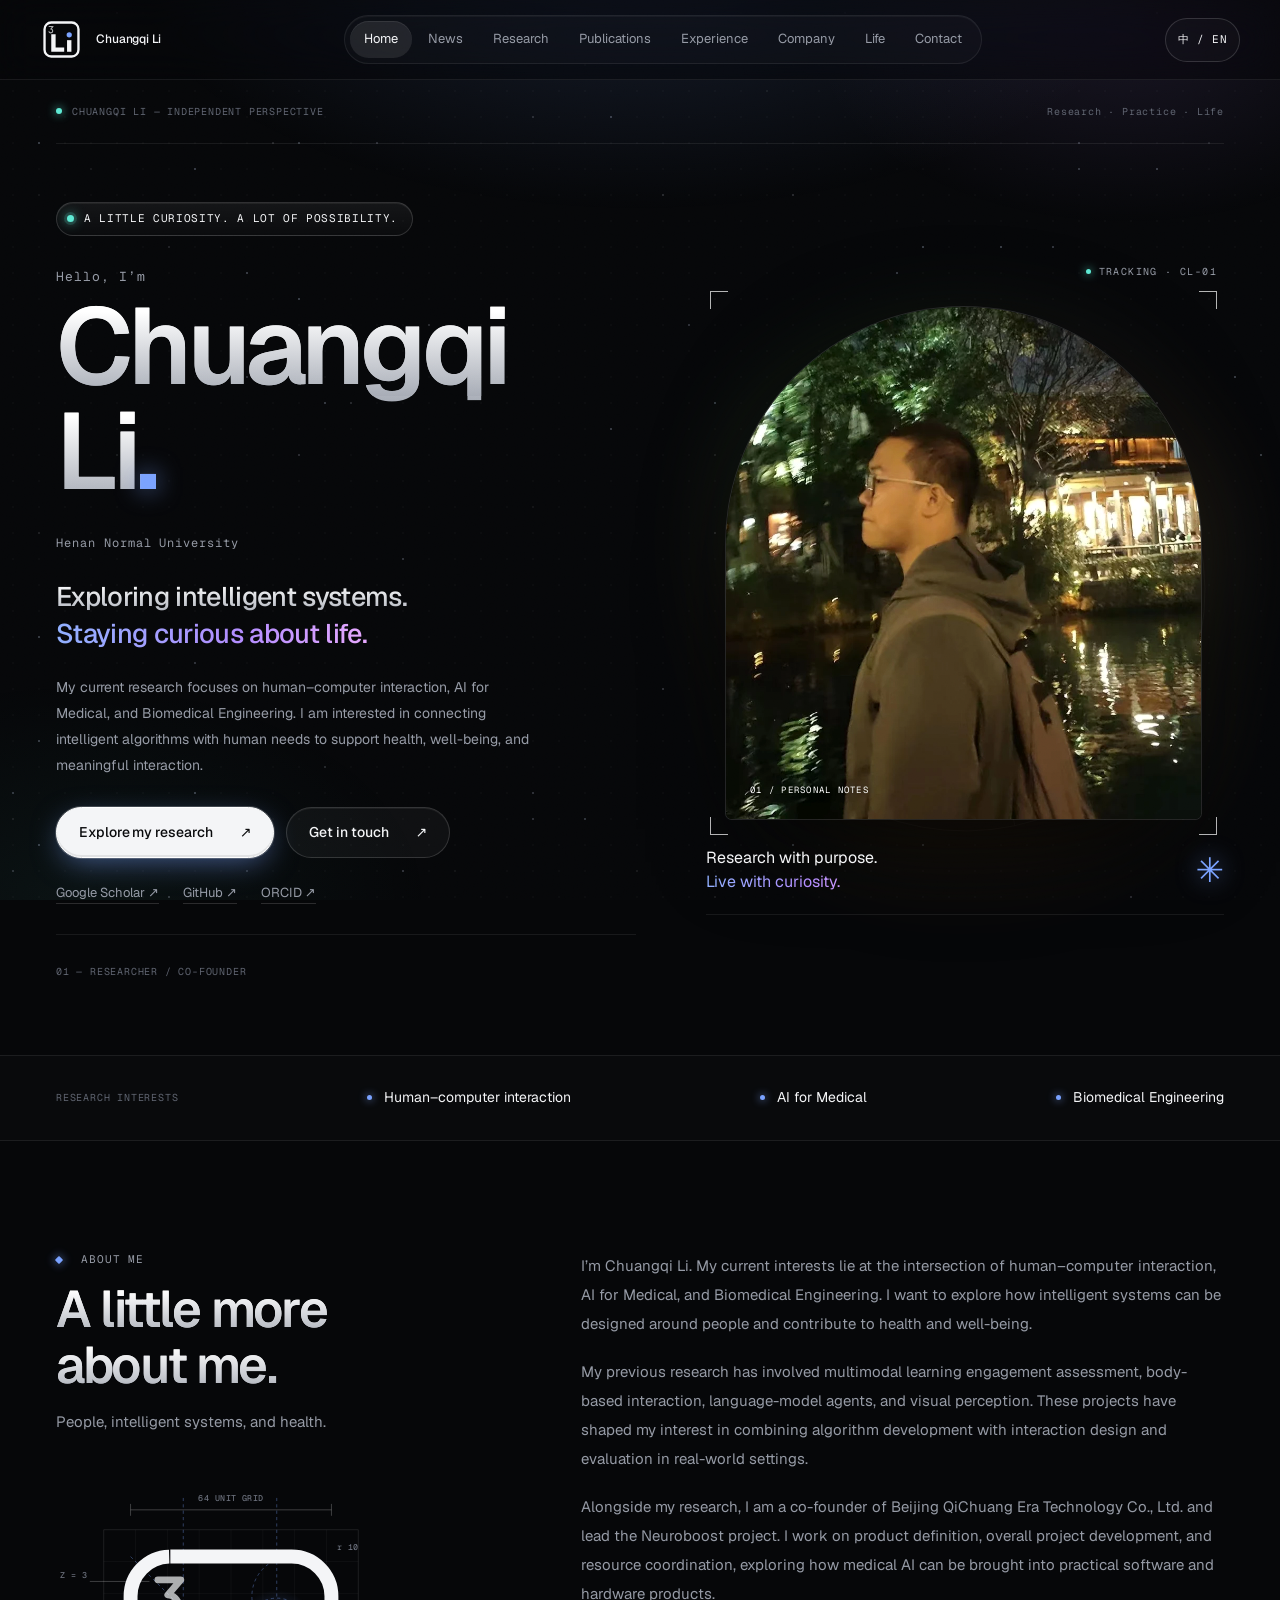
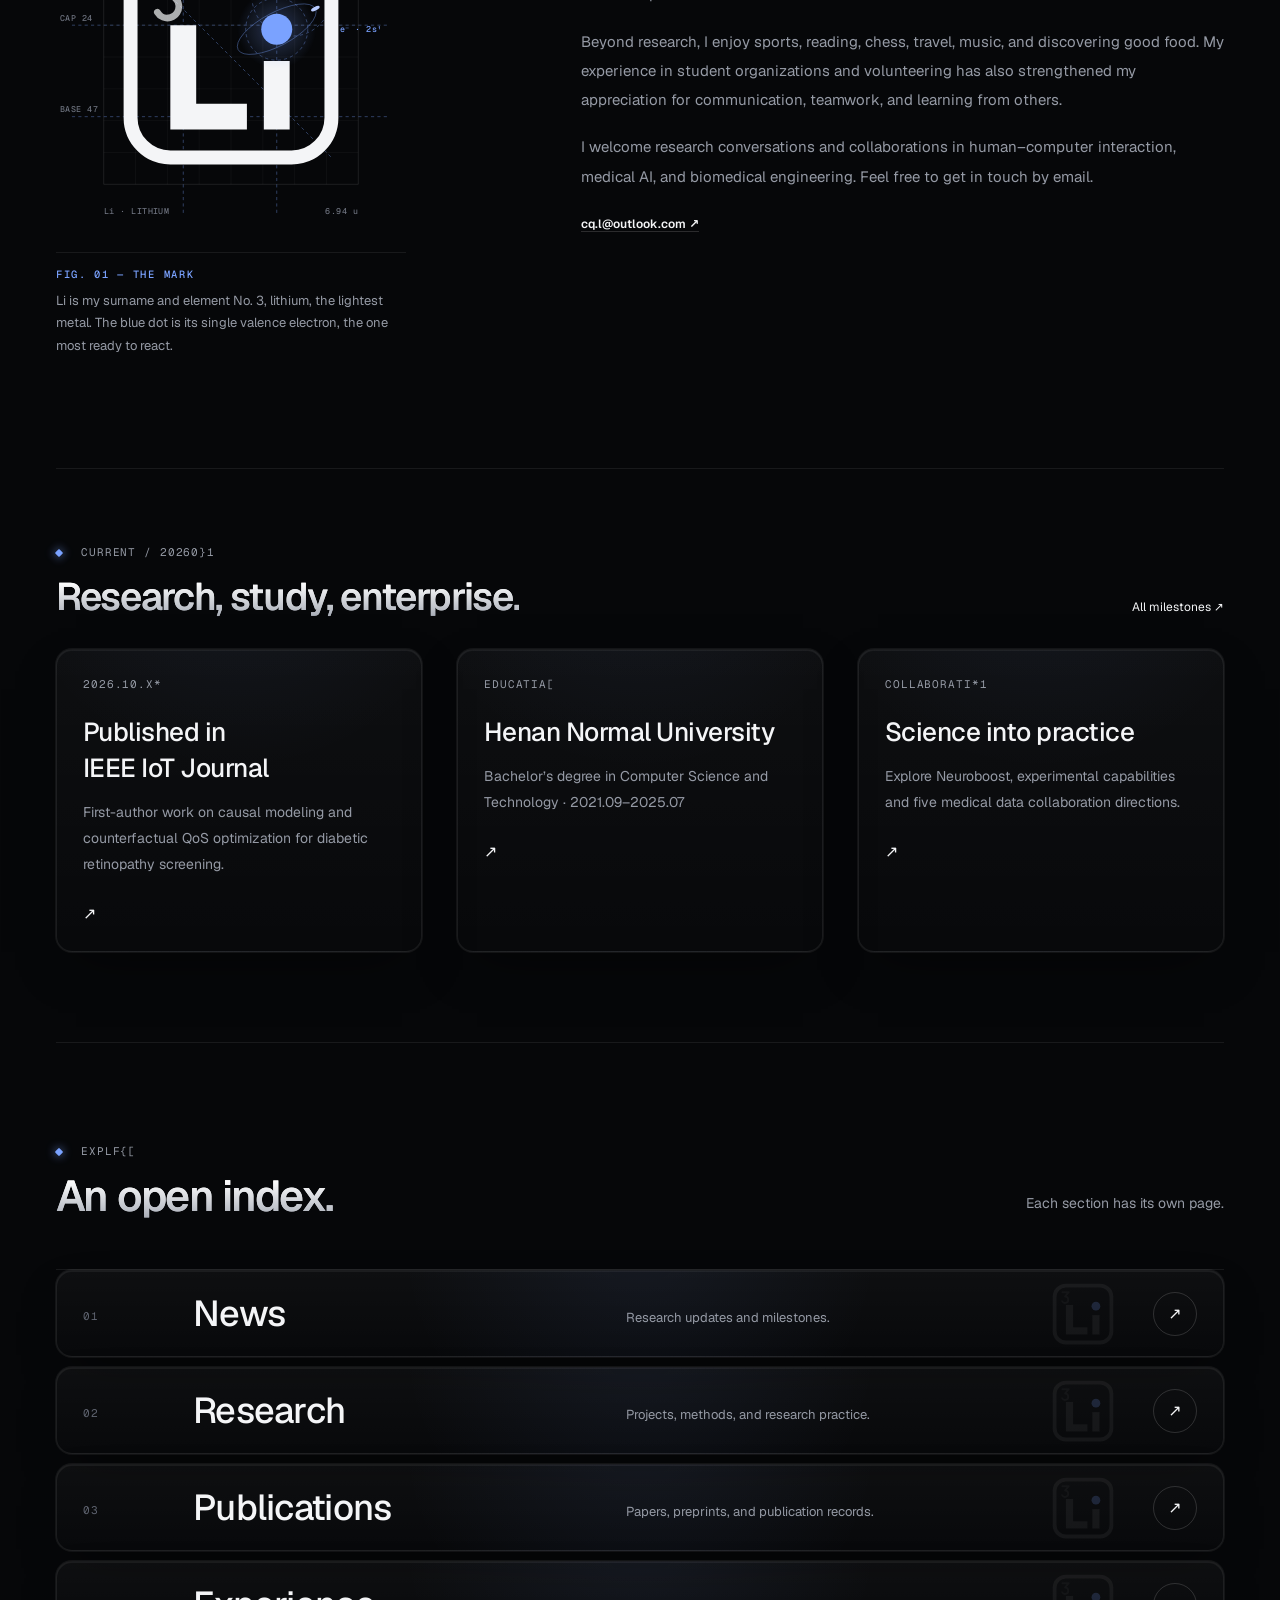
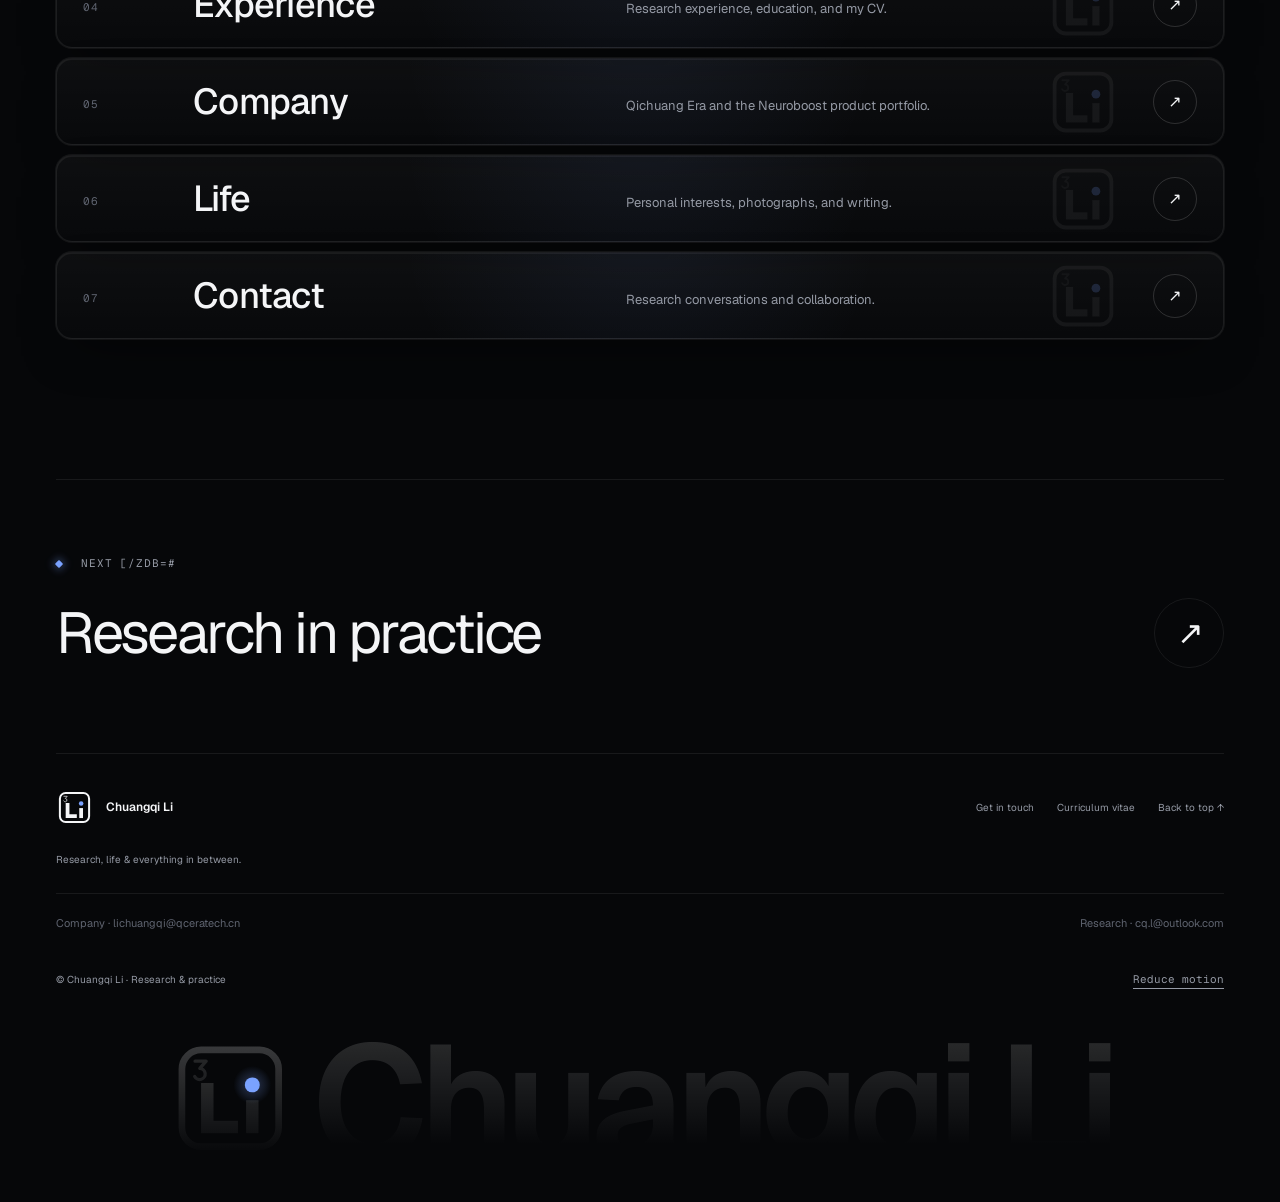
==== commit ed717d11: "Use co-founder title and correct Dalian hospital name" ====
--- a/docs/index.html
+++ b/docs/index.html
@@ -7,4 +7,4 @@
 <a class="brand" href="index.html" aria-label="Chuangqi Li home"><img class="brand-mark" src="assets/monogram.svg?v=li-20261015" width="43" height="43" alt="" aria-hidden="true" decoding="async"><span class="brand-name">Chuangqi Li</span></a>
 <nav aria-label="Main navigation" id="navigation"><a href="index.html" class="active" aria-current="page"><span data-en="Home" data-zh="首页">Home</span></a><a href="news.html"><span data-en="News" data-zh="动态">News</span></a><a href="research.html"><span data-en="Research" data-zh="研究">Research</span></a><a href="publications.html"><span data-en="Publications" data-zh="论文">Publications</span></a><a href="experience.html"><span data-en="Experience" data-zh="经历">Experience</span></a><a href="company.html"><span data-en="Company" data-zh="公司">Company</span></a><a href="life.html"><span data-en="Life" data-zh="生活">Life</span></a><a href="contact.html"><span data-en="Contact" data-zh="联系">Contact</span></a></nav>
 <div class="nav-actions"><button class="language" id="language" type="button" aria-label="Switch to Chinese">中 / EN</button><button class="menu-toggle" type="button" aria-expanded="false" aria-controls="navigation" aria-label="Open navigation"><span></span><span></span></button></div>
-</div></header><main id="main" class="page-content"><div class="wrap edition-masthead"><span>CHUANGQI LI — INDEPENDENT PERSPECTIVE</span><span data-en="Research · Practice · Life" data-zh="科研 · 实践 · 生活">Research · Practice · Life</span></div><section class="hero wrap" id="about"><div class="hero-copy"><p class="eyebrow"><span class="green-dot"></span><span data-en="A LITTLE CURIOSITY. A LOT OF POSSIBILITY." data-zh="以好奇心，探索更多可能。">A LITTLE CURIOSITY. A LOT OF POSSIBILITY.</span></p><p class="hello"><span data-en="Hello, I’m" data-zh="你好，我是">Hello, I’m</span></p><h1><span class="name-first">Chuangqi</span><span class="name-last">Li<span class="accent">.</span></span></h1><p class="hero-affiliation"><span data-en="Henan Normal University" data-zh="河南师范大学">Henan Normal University</span></p><p class="hero-line" data-en="Exploring intelligent systems." data-zh="探索智能系统，">Exploring intelligent systems.</p><p class="hero-line italic" data-en="Staying curious about life." data-zh="保持对生活的好奇。">Staying curious about life.</p><p class="intro"><span data-en="My current research focuses on human–computer interaction, AI for Medical, and Biomedical Engineering. I am interested in connecting intelligent algorithms with human needs to support health, well-being, and meaningful interaction." data-zh="我目前的研究方向是人机交互、医疗人工智能（AI for Medical）与生物医学工程。我关注智能算法与真实需求之间的连接，希望探索支持健康、福祉与有效人机协作的技术。">My current research focuses on human–computer interaction, AI for Medical, and Biomedical Engineering. I am interested in connecting intelligent algorithms with human needs to support health, well-being, and meaningful interaction.</span></p><div class="hero-buttons"><a class="button primary" href="research.html"><span data-en="Explore my research" data-zh="了解我的研究">Explore my research</span> <span aria-hidden="true">↗</span></a><a class="button secondary" href="contact.html"><span data-en="Get in touch" data-zh="联系我">Get in touch</span> <span aria-hidden="true">↗</span></a></div><div class="social-links"><a href="https://scholar.google.com/citations?user=dG4GJSkAAAAJ" target="_blank" rel="noopener noreferrer">Google Scholar <span aria-hidden="true">↗</span></a><a href="https://github.com/ChuangqiLee" target="_blank" rel="noopener noreferrer">GitHub <span aria-hidden="true">↗</span></a><a href="https://orcid.org/0009-0002-1373-2764" target="_blank" rel="noopener noreferrer">ORCID <span aria-hidden="true">↗</span></a></div><div class="edition-signature"><span>01 — RESEARCHER / FOUNDER</span></div></div><div class="hero-visual"><svg class="edition-orbit" viewbox="0 0 600 600" aria-hidden="true"><circle cx="300" cy="300" r="278"></circle><ellipse cx="300" cy="300" rx="200" ry="278" transform="rotate(-35 300 300)"></ellipse><path d="M22 300H578M300 22V578"></path><circle class="orbit-node" cx="497" cy="103" r="7"></circle></svg><div class="portrait-frame"><img src="assets/portrait.webp" width="915" height="969" alt="Chuangqi Li outdoors by a garden pond at night" fetchpriority="high" decoding="async"><span class="photo-index">01 / PERSONAL NOTES</span></div><div class="photo-caption"><span class="asterisk" aria-hidden="true">✳</span><div><p data-en="Research with purpose." data-zh="带着目标做研究。">Research with purpose.</p><p class="italic" data-en="Live with curiosity." data-zh="带着好奇去生活。">Live with curiosity.</p></div></div></div></section><div class="interest-band"><div class="wrap interest-inner"><span class="eyebrow"><span data-en="RESEARCH INTERESTS" data-zh="研究兴趣">RESEARCH INTERESTS</span></span><span data-en="Human–computer interaction" data-zh="人机交互">Human–computer interaction</span><span data-en="AI for Medical" data-zh="医疗人工智能（AI for Medical）">AI for Medical</span><span data-en="Biomedical Engineering" data-zh="生物医学工程">Biomedical Engineering</span></div></div><section class="section wrap news-section" id="biography" aria-labelledby="biography-heading"><div class="news-intro"><p class="eyebrow"><span data-en="ABOUT ME" data-zh="关于我">ABOUT ME</span></p><h2 id="biography-heading" data-en="A little more about me." data-zh="关于我的更多介绍">A little more about me.</h2><p class="muted" data-en="People, intelligent systems, and health." data-zh="以人为中心，连接智能与健康。">People, intelligent systems, and health.</p><figure class="li-blueprint"><svg class="li-svg" viewBox="-12 -12 88 88" fill="none" aria-hidden="true" focusable="false"><g class="bp-grid"><line x1="0" y1="0" x2="0" y2="64" class="bp-edge"/><line x1="0" y1="0" x2="64" y2="0" class="bp-edge"/><line x1="8" y1="0" x2="8" y2="64"/><line x1="0" y1="8" x2="64" y2="8"/><line x1="16" y1="0" x2="16" y2="64"/><line x1="0" y1="16" x2="64" y2="16"/><line x1="24" y1="0" x2="24" y2="64"/><line x1="0" y1="24" x2="64" y2="24"/><line x1="32" y1="0" x2="32" y2="64"/><line x1="0" y1="32" x2="64" y2="32"/><line x1="40" y1="0" x2="40" y2="64"/><line x1="0" y1="40" x2="64" y2="40"/><line x1="48" y1="0" x2="48" y2="64"/><line x1="0" y1="48" x2="64" y2="48"/><line x1="56" y1="0" x2="56" y2="64"/><line x1="0" y1="56" x2="64" y2="56"/><line x1="64" y1="0" x2="64" y2="64" class="bp-edge"/><line x1="0" y1="64" x2="64" y2="64" class="bp-edge"/></g><g class="bp-guides"><path class="bp-guide" d="M-8 24H72M-8 47H72M20 -8V72M43.5 -8V72M6.75 6.75L57.25 57.25"/><circle class="bp-guide" cx="43.5" cy="25" r="7.8"/><circle class="bp-guide" cx="47.25" cy="16.75" r="10"/><path class="bp-dim" d="M6.75 -5H57.25M6.75 -6.5V-3.5M57.25 -6.5V-3.5M-3.5 13H11.5"/></g><g class="bp-mark"><rect class="li-frame" x="6.75" y="6.75" width="50.5" height="50.5" rx="10" pathLength="1"/><path class="li-three" d="M13.6 12.6H19.4L16.1 16.4A2.9 2.9 0 1 1 13.4 20.6" pathLength="1"/><path class="li-l" d="M20 24V47H36" pathLength="1"/><path class="li-i" d="M43.5 33V50.25" pathLength="1"/></g><g class="bp-electron"><circle class="li-halo" cx="43.5" cy="25" r="10"/><g transform="translate(43.5 25) rotate(-28) scale(1 .38)"><circle class="bp-orbit" r="11"/><g class="bp-spin"><circle class="bp-particle" cx="11" cy="0" r="1.2"/></g></g><circle class="li-dot" cx="43.5" cy="25" r="3.9"/></g><g class="bp-labels"><text class="bp-label" x="32" y="-7.2" text-anchor="middle">64 UNIT GRID</text><text class="bp-label" x="-11" y="22.9">CAP 24</text><text class="bp-label" x="-11" y="45.9">BASE 47</text><text class="bp-label" x="-11" y="12.2">Z = 3</text><text class="bp-label" x="58.6" y="5.2">r 10</text><text class="bp-label is-accent" x="59.4" y="25.8">e⁻ · 2s¹</text><text class="bp-label" x="0" y="71.5">Li · LITHIUM</text><text class="bp-label" x="64" y="71.5" text-anchor="end">6.94 u</text></g></svg><figcaption><span class="bp-kicker" data-en="FIG. 01 — THE MARK" data-zh="图 01 — 我的标志">FIG. 01 — THE MARK</span><p data-en="Li is my surname and element No. 3, lithium, the lightest metal. The blue dot is its single valence electron, the one most ready to react." data-zh="Li 是我的姓，也是元素周期表第 3 号元素锂，最轻的金属。那颗蓝点是它唯一的价电子，最活跃，也最愿意与世界发生反应。">Li is my surname and element No. 3, lithium, the lightest metal. The blue dot is its single valence electron, the one most ready to react.</p></figcaption></figure></div><div><p class="muted" style="margin-bottom:18px;line-height:1.9" data-en="I’m Chuangqi Li. My current interests lie at the intersection of human–computer interaction, AI for Medical, and Biomedical Engineering. I want to explore how intelligent systems can be designed around people and contribute to health and well-being." data-zh="我是 Chuangqi Li。我的研究兴趣集中在人机交互、医疗人工智能（AI for Medical）与生物医学工程的交叉领域，希望探索以人为中心的智能系统，以及它们在健康与福祉中的应用。">I’m Chuangqi Li. My current interests lie at the intersection of human–computer interaction, AI for Medical, and Biomedical Engineering. I want to explore how intelligent systems can be designed around people and contribute to health and well-being.</p><p class="muted" style="margin-bottom:18px;line-height:1.9" data-en="My previous research has involved multimodal learning engagement assessment, body-based interaction, language-model agents, and visual perception. These projects have shaped my interest in combining algorithm development with interaction design and evaluation in real-world settings." data-zh="我此前的研究涉及多模态学习投入评估、肢体交互、语言模型智能体与视觉感知。这些项目经历让我更加关注如何结合算法开发、交互设计与真实场景中的效果评估。">My previous research has involved multimodal learning engagement assessment, body-based interaction, language-model agents, and visual perception. These projects have shaped my interest in combining algorithm development with interaction design and evaluation in real-world settings.</p><p class="muted" style="margin-bottom:18px;line-height:1.9" data-en="Alongside my research, I am the founder of Beijing QiChuang Era Technology Co., Ltd. and lead the Neuroboost project. I work on product definition, overall project development, and resource coordination, exploring how medical AI can be brought into practical software and hardware products." data-zh="科研之外，我是北京奇创纪元科技有限公司创始人、磁跃智盒（Neuroboost）项目负责人，负责产品定义、项目整体推进与资源整合，探索将医疗人工智能转化为可实际使用的软硬件产品。">Alongside my research, I am the founder of Beijing QiChuang Era Technology Co., Ltd. and lead the Neuroboost project. I work on product definition, overall project development, and resource coordination, exploring how medical AI can be brought into practical software and hardware products.</p><p class="muted" style="margin-bottom:18px;line-height:1.9" data-en="Beyond research, I enjoy sports, reading, chess, travel, music, and discovering good food. My experience in student organizations and volunteering has also strengthened my appreciation for communication, teamwork, and learning from others." data-zh="科研之外，我喜欢运动、阅读、象棋、旅行、音乐，也乐于探索美食。参与学生组织与志愿服务的经历，让我更加重视沟通、团队合作，以及向他人学习。">Beyond research, I enjoy sports, reading, chess, travel, music, and discovering good food. My experience in student organizations and volunteering has also strengthened my appreciation for communication, teamwork, and learning from others.</p><p class="muted" style="margin-bottom:18px;line-height:1.9" data-en="I welcome research conversations and collaborations in human–computer interaction, medical AI, and biomedical engineering. Feel free to get in touch by email." data-zh="欢迎围绕人机交互、医疗人工智能与生物医学工程开展科研交流与合作，也欢迎通过邮件联系我。">I welcome research conversations and collaborations in human–computer interaction, medical AI, and biomedical engineering. Feel free to get in touch by email.</p><a class="text-link" href="mailto:cq.l@outlook.com">cq.l@outlook.com ↗</a></div></section><section class="wrap site-highlights" aria-labelledby="latest-heading"><div class="polish-heading"><div><p class="eyebrow">CURRENT / 2026.11</p><h2 id="latest-heading" data-en="Research, study, enterprise." data-zh="科研、求学与创业。">Research, study, enterprise.</h2></div><a href="news.html"><span data-en="All milestones" data-zh="全部动态">All milestones</span> ↗</a></div><div class="highlight-grid"><a class="highlight-item" href="publications.html#causalretinaedge"><span class="eyebrow">2026.10.16</span><h3 data-en="Published in IEEE IoT Journal" data-zh="IEEE IoT Journal 论文在线发表">Published in IEEE IoT Journal</h3><p data-en="First-author work on causal modeling and counterfactual QoS optimization for diabetic retinopathy screening." data-zh="第一作者研究：面向糖尿病视网膜病变筛查的因果建模与反事实服务质量优化。">First-author work on causal modeling and counterfactual QoS optimization for diabetic retinopathy screening.</p><span aria-hidden="true">↗</span></a><a class="highlight-item" href="experience.html"><span class="eyebrow" data-en="EDUCATION" data-zh="教育经历">EDUCATION</span><h3 data-en="Henan Normal University" data-zh="河南师范大学">Henan Normal University</h3><p data-en="Bachelor’s degree in Computer Science and Technology · 2021.09–2025.07" data-zh="计算机科学与技术学士 · 2021.09–2025.07">Bachelor’s degree in Computer Science and Technology · 2021.09–2025.07</p><span aria-hidden="true">↗</span></a><a class="highlight-item" href="company.html"><span class="eyebrow">COLLABORATION</span><h3 data-en="Science into practice" data-zh="让科研走向实践">Science into practice</h3><p data-en="Explore Neuroboost, experimental capabilities and five medical data collaboration directions." data-zh="了解 Neuroboost、实验技术平台与五大医疗数据合作方向。">Explore Neuroboost, experimental capabilities and five medical data collaboration directions.</p><span aria-hidden="true">↗</span></a></div></section><section class="section wrap site-directory" aria-labelledby="directory-heading"><div class="section-heading"><div><p class="eyebrow"><span data-en="EXPLORE" data-zh="探索更多">EXPLORE</span></p><h2 id="directory-heading" data-en="An open index." data-zh="每一面，都值得探索。">An open index.</h2></div><p class="section-note" data-en="Each section has its own page." data-zh="每个栏目，独立浏览。">Each section has its own page.</p></div><div class="directory-grid"><a class="directory-card" href="news.html"><span class="directory-number">01</span><div><h3 data-en="News" data-zh="动态">News</h3><p data-en="Research updates and milestones." data-zh="科研动态与成长记录。">Research updates and milestones.</p></div><span class="directory-arrow" aria-hidden="true">↗</span></a><a class="directory-card" href="research.html"><span class="directory-number">02</span><div><h3 data-en="Research" data-zh="研究">Research</h3><p data-en="Projects, methods, and research practice." data-zh="研究项目、方法与实践。">Projects, methods, and research practice.</p></div><span class="directory-arrow" aria-hidden="true">↗</span></a><a class="directory-card" href="publications.html"><span class="directory-number">03</span><div><h3 data-en="Publications" data-zh="论文">Publications</h3><p data-en="Papers, preprints, and publication records." data-zh="论文、预印本与发表记录。">Papers, preprints, and publication records.</p></div><span class="directory-arrow" aria-hidden="true">↗</span></a><a class="directory-card" href="experience.html"><span class="directory-number">04</span><div><h3 data-en="Experience" data-zh="经历">Experience</h3><p data-en="Research experience, education, and my CV." data-zh="科研经历、教育背景与完整简历。">Research experience, education, and my CV.</p></div><span class="directory-arrow" aria-hidden="true">↗</span></a><a class="directory-card" href="company.html"><span class="directory-number">05</span><div><h3 data-en="Company" data-zh="公司">Company</h3><p data-en="Qichuang Era and the Neuroboost product portfolio." data-zh="奇创纪元与磁跃智盒产品展示。">Qichuang Era and the Neuroboost product portfolio.</p></div><span class="directory-arrow" aria-hidden="true">↗</span></a><a class="directory-card" href="life.html"><span class="directory-number">06</span><div><h3 data-en="Life" data-zh="生活">Life</h3><p data-en="Personal interests, photographs, and writing." data-zh="兴趣爱好、生活照片与写作。">Personal interests, photographs, and writing.</p></div><span class="directory-arrow" aria-hidden="true">↗</span></a><a class="directory-card" href="contact.html"><span class="directory-number">07</span><div><h3 data-en="Contact" data-zh="联系">Contact</h3><p data-en="Research conversations and collaboration." data-zh="科研交流与合作联系。">Research conversations and collaboration.</p></div><span class="directory-arrow" aria-hidden="true">↗</span></a></div></section><section class="edition-next wrap"><span class="eyebrow">NEXT CHAPTER</span><a href="research.html"><span data-en="Research in practice" data-zh="走进我的研究">Research in practice</span><span aria-hidden="true">↗</span></a></section></main><footer class="wrap footer multi-footer"><a class="brand" href="index.html"><img class="brand-mark" src="assets/monogram.svg?v=li-20261015" width="43" height="43" alt="" aria-hidden="true" decoding="async">Chuangqi Li</a><div class="footer-links"><a href="contact.html"><span data-en="Get in touch" data-zh="联系我">Get in touch</span></a><a href="cv.html"><span data-en="Curriculum vitae" data-zh="个人简历">Curriculum vitae</span></a><a href="#top"><span data-en="Back to top" data-zh="返回顶部">Back to top</span> ↑</a></div><span><span data-en="Research, life &amp; everything in between." data-zh="研究、生活，以及其间的一切。">Research, life &amp; everything in between.</span></span><div class="footer-contacts"><a href="mailto:lichuangqi@qceratech.cn"><span class="" data-en="Company" data-zh="公司联系">Company</span> · lichuangqi@qceratech.cn</a><a href="mailto:cq.l@outlook.com"><span class="" data-en="Research" data-zh="科研联系">Research</span> · cq.l@outlook.com</a></div><div class="edition-footnote"><span>© Chuangqi Li · Research &amp; practice</span><button type="button" class="edition-motion" aria-pressed="false"><span data-en="Reduce motion" data-zh="减少动态效果">Reduce motion</span></button></div></footer></body></html>+</div></header><main id="main" class="page-content"><div class="wrap edition-masthead"><span>CHUANGQI LI — INDEPENDENT PERSPECTIVE</span><span data-en="Research · Practice · Life" data-zh="科研 · 实践 · 生活">Research · Practice · Life</span></div><section class="hero wrap" id="about"><div class="hero-copy"><p class="eyebrow"><span class="green-dot"></span><span data-en="A LITTLE CURIOSITY. A LOT OF POSSIBILITY." data-zh="以好奇心，探索更多可能。">A LITTLE CURIOSITY. A LOT OF POSSIBILITY.</span></p><p class="hello"><span data-en="Hello, I’m" data-zh="你好，我是">Hello, I’m</span></p><h1><span class="name-first">Chuangqi</span><span class="name-last">Li<span class="accent">.</span></span></h1><p class="hero-affiliation"><span data-en="Henan Normal University" data-zh="河南师范大学">Henan Normal University</span></p><p class="hero-line" data-en="Exploring intelligent systems." data-zh="探索智能系统，">Exploring intelligent systems.</p><p class="hero-line italic" data-en="Staying curious about life." data-zh="保持对生活的好奇。">Staying curious about life.</p><p class="intro"><span data-en="My current research focuses on human–computer interaction, AI for Medical, and Biomedical Engineering. I am interested in connecting intelligent algorithms with human needs to support health, well-being, and meaningful interaction." data-zh="我目前的研究方向是人机交互、医疗人工智能（AI for Medical）与生物医学工程。我关注智能算法与真实需求之间的连接，希望探索支持健康、福祉与有效人机协作的技术。">My current research focuses on human–computer interaction, AI for Medical, and Biomedical Engineering. I am interested in connecting intelligent algorithms with human needs to support health, well-being, and meaningful interaction.</span></p><div class="hero-buttons"><a class="button primary" href="research.html"><span data-en="Explore my research" data-zh="了解我的研究">Explore my research</span> <span aria-hidden="true">↗</span></a><a class="button secondary" href="contact.html"><span data-en="Get in touch" data-zh="联系我">Get in touch</span> <span aria-hidden="true">↗</span></a></div><div class="social-links"><a href="https://scholar.google.com/citations?user=dG4GJSkAAAAJ" target="_blank" rel="noopener noreferrer">Google Scholar <span aria-hidden="true">↗</span></a><a href="https://github.com/ChuangqiLee" target="_blank" rel="noopener noreferrer">GitHub <span aria-hidden="true">↗</span></a><a href="https://orcid.org/0009-0002-1373-2764" target="_blank" rel="noopener noreferrer">ORCID <span aria-hidden="true">↗</span></a></div><div class="edition-signature"><span>01 — RESEARCHER / CO-FOUNDER</span></div></div><div class="hero-visual"><svg class="edition-orbit" viewbox="0 0 600 600" aria-hidden="true"><circle cx="300" cy="300" r="278"></circle><ellipse cx="300" cy="300" rx="200" ry="278" transform="rotate(-35 300 300)"></ellipse><path d="M22 300H578M300 22V578"></path><circle class="orbit-node" cx="497" cy="103" r="7"></circle></svg><div class="portrait-frame"><img src="assets/portrait.webp" width="915" height="969" alt="Chuangqi Li outdoors by a garden pond at night" fetchpriority="high" decoding="async"><span class="photo-index">01 / PERSONAL NOTES</span></div><div class="photo-caption"><span class="asterisk" aria-hidden="true">✳</span><div><p data-en="Research with purpose." data-zh="带着目标做研究。">Research with purpose.</p><p class="italic" data-en="Live with curiosity." data-zh="带着好奇去生活。">Live with curiosity.</p></div></div></div></section><div class="interest-band"><div class="wrap interest-inner"><span class="eyebrow"><span data-en="RESEARCH INTERESTS" data-zh="研究兴趣">RESEARCH INTERESTS</span></span><span data-en="Human–computer interaction" data-zh="人机交互">Human–computer interaction</span><span data-en="AI for Medical" data-zh="医疗人工智能（AI for Medical）">AI for Medical</span><span data-en="Biomedical Engineering" data-zh="生物医学工程">Biomedical Engineering</span></div></div><section class="section wrap news-section" id="biography" aria-labelledby="biography-heading"><div class="news-intro"><p class="eyebrow"><span data-en="ABOUT ME" data-zh="关于我">ABOUT ME</span></p><h2 id="biography-heading" data-en="A little more about me." data-zh="关于我的更多介绍">A little more about me.</h2><p class="muted" data-en="People, intelligent systems, and health." data-zh="以人为中心，连接智能与健康。">People, intelligent systems, and health.</p><figure class="li-blueprint"><svg class="li-svg" viewBox="-12 -12 88 88" fill="none" aria-hidden="true" focusable="false"><g class="bp-grid"><line x1="0" y1="0" x2="0" y2="64" class="bp-edge"/><line x1="0" y1="0" x2="64" y2="0" class="bp-edge"/><line x1="8" y1="0" x2="8" y2="64"/><line x1="0" y1="8" x2="64" y2="8"/><line x1="16" y1="0" x2="16" y2="64"/><line x1="0" y1="16" x2="64" y2="16"/><line x1="24" y1="0" x2="24" y2="64"/><line x1="0" y1="24" x2="64" y2="24"/><line x1="32" y1="0" x2="32" y2="64"/><line x1="0" y1="32" x2="64" y2="32"/><line x1="40" y1="0" x2="40" y2="64"/><line x1="0" y1="40" x2="64" y2="40"/><line x1="48" y1="0" x2="48" y2="64"/><line x1="0" y1="48" x2="64" y2="48"/><line x1="56" y1="0" x2="56" y2="64"/><line x1="0" y1="56" x2="64" y2="56"/><line x1="64" y1="0" x2="64" y2="64" class="bp-edge"/><line x1="0" y1="64" x2="64" y2="64" class="bp-edge"/></g><g class="bp-guides"><path class="bp-guide" d="M-8 24H72M-8 47H72M20 -8V72M43.5 -8V72M6.75 6.75L57.25 57.25"/><circle class="bp-guide" cx="43.5" cy="25" r="7.8"/><circle class="bp-guide" cx="47.25" cy="16.75" r="10"/><path class="bp-dim" d="M6.75 -5H57.25M6.75 -6.5V-3.5M57.25 -6.5V-3.5M-3.5 13H11.5"/></g><g class="bp-mark"><rect class="li-frame" x="6.75" y="6.75" width="50.5" height="50.5" rx="10" pathLength="1"/><path class="li-three" d="M13.6 12.6H19.4L16.1 16.4A2.9 2.9 0 1 1 13.4 20.6" pathLength="1"/><path class="li-l" d="M20 24V47H36" pathLength="1"/><path class="li-i" d="M43.5 33V50.25" pathLength="1"/></g><g class="bp-electron"><circle class="li-halo" cx="43.5" cy="25" r="10"/><g transform="translate(43.5 25) rotate(-28) scale(1 .38)"><circle class="bp-orbit" r="11"/><g class="bp-spin"><circle class="bp-particle" cx="11" cy="0" r="1.2"/></g></g><circle class="li-dot" cx="43.5" cy="25" r="3.9"/></g><g class="bp-labels"><text class="bp-label" x="32" y="-7.2" text-anchor="middle">64 UNIT GRID</text><text class="bp-label" x="-11" y="22.9">CAP 24</text><text class="bp-label" x="-11" y="45.9">BASE 47</text><text class="bp-label" x="-11" y="12.2">Z = 3</text><text class="bp-label" x="58.6" y="5.2">r 10</text><text class="bp-label is-accent" x="59.4" y="25.8">e⁻ · 2s¹</text><text class="bp-label" x="0" y="71.5">Li · LITHIUM</text><text class="bp-label" x="64" y="71.5" text-anchor="end">6.94 u</text></g></svg><figcaption><span class="bp-kicker" data-en="FIG. 01 — THE MARK" data-zh="图 01 — 我的标志">FIG. 01 — THE MARK</span><p data-en="Li is my surname and element No. 3, lithium, the lightest metal. The blue dot is its single valence electron, the one most ready to react." data-zh="Li 是我的姓，也是元素周期表第 3 号元素锂，最轻的金属。那颗蓝点是它唯一的价电子，最活跃，也最愿意与世界发生反应。">Li is my surname and element No. 3, lithium, the lightest metal. The blue dot is its single valence electron, the one most ready to react.</p></figcaption></figure></div><div><p class="muted" style="margin-bottom:18px;line-height:1.9" data-en="I’m Chuangqi Li. My current interests lie at the intersection of human–computer interaction, AI for Medical, and Biomedical Engineering. I want to explore how intelligent systems can be designed around people and contribute to health and well-being." data-zh="我是 Chuangqi Li。我的研究兴趣集中在人机交互、医疗人工智能（AI for Medical）与生物医学工程的交叉领域，希望探索以人为中心的智能系统，以及它们在健康与福祉中的应用。">I’m Chuangqi Li. My current interests lie at the intersection of human–computer interaction, AI for Medical, and Biomedical Engineering. I want to explore how intelligent systems can be designed around people and contribute to health and well-being.</p><p class="muted" style="margin-bottom:18px;line-height:1.9" data-en="My previous research has involved multimodal learning engagement assessment, body-based interaction, language-model agents, and visual perception. These projects have shaped my interest in combining algorithm development with interaction design and evaluation in real-world settings." data-zh="我此前的研究涉及多模态学习投入评估、肢体交互、语言模型智能体与视觉感知。这些项目经历让我更加关注如何结合算法开发、交互设计与真实场景中的效果评估。">My previous research has involved multimodal learning engagement assessment, body-based interaction, language-model agents, and visual perception. These projects have shaped my interest in combining algorithm development with interaction design and evaluation in real-world settings.</p><p class="muted" style="margin-bottom:18px;line-height:1.9" data-en="Alongside my research, I am a co-founder of Beijing QiChuang Era Technology Co., Ltd. and lead the Neuroboost project. I work on product definition, overall project development, and resource coordination, exploring how medical AI can be brought into practical software and hardware products." data-zh="科研之外，我是北京奇创纪元科技有限公司共同创始人、磁跃智盒（Neuroboost）项目负责人，负责产品定义、项目整体推进与资源整合，探索将医疗人工智能转化为可实际使用的软硬件产品。">Alongside my research, I am a co-founder of Beijing QiChuang Era Technology Co., Ltd. and lead the Neuroboost project. I work on product definition, overall project development, and resource coordination, exploring how medical AI can be brought into practical software and hardware products.</p><p class="muted" style="margin-bottom:18px;line-height:1.9" data-en="Beyond research, I enjoy sports, reading, chess, travel, music, and discovering good food. My experience in student organizations and volunteering has also strengthened my appreciation for communication, teamwork, and learning from others." data-zh="科研之外，我喜欢运动、阅读、象棋、旅行、音乐，也乐于探索美食。参与学生组织与志愿服务的经历，让我更加重视沟通、团队合作，以及向他人学习。">Beyond research, I enjoy sports, reading, chess, travel, music, and discovering good food. My experience in student organizations and volunteering has also strengthened my appreciation for communication, teamwork, and learning from others.</p><p class="muted" style="margin-bottom:18px;line-height:1.9" data-en="I welcome research conversations and collaborations in human–computer interaction, medical AI, and biomedical engineering. Feel free to get in touch by email." data-zh="欢迎围绕人机交互、医疗人工智能与生物医学工程开展科研交流与合作，也欢迎通过邮件联系我。">I welcome research conversations and collaborations in human–computer interaction, medical AI, and biomedical engineering. Feel free to get in touch by email.</p><a class="text-link" href="mailto:cq.l@outlook.com">cq.l@outlook.com ↗</a></div></section><section class="wrap site-highlights" aria-labelledby="latest-heading"><div class="polish-heading"><div><p class="eyebrow">CURRENT / 2026.11</p><h2 id="latest-heading" data-en="Research, study, enterprise." data-zh="科研、求学与创业。">Research, study, enterprise.</h2></div><a href="news.html"><span data-en="All milestones" data-zh="全部动态">All milestones</span> ↗</a></div><div class="highlight-grid"><a class="highlight-item" href="publications.html#causalretinaedge"><span class="eyebrow">2026.10.16</span><h3 data-en="Published in IEEE IoT Journal" data-zh="IEEE IoT Journal 论文在线发表">Published in IEEE IoT Journal</h3><p data-en="First-author work on causal modeling and counterfactual QoS optimization for diabetic retinopathy screening." data-zh="第一作者研究：面向糖尿病视网膜病变筛查的因果建模与反事实服务质量优化。">First-author work on causal modeling and counterfactual QoS optimization for diabetic retinopathy screening.</p><span aria-hidden="true">↗</span></a><a class="highlight-item" href="experience.html"><span class="eyebrow" data-en="EDUCATION" data-zh="教育经历">EDUCATION</span><h3 data-en="Henan Normal University" data-zh="河南师范大学">Henan Normal University</h3><p data-en="Bachelor’s degree in Computer Science and Technology · 2021.09–2025.07" data-zh="计算机科学与技术学士 · 2021.09–2025.07">Bachelor’s degree in Computer Science and Technology · 2021.09–2025.07</p><span aria-hidden="true">↗</span></a><a class="highlight-item" href="company.html"><span class="eyebrow">COLLABORATION</span><h3 data-en="Science into practice" data-zh="让科研走向实践">Science into practice</h3><p data-en="Explore Neuroboost, experimental capabilities and five medical data collaboration directions." data-zh="了解 Neuroboost、实验技术平台与五大医疗数据合作方向。">Explore Neuroboost, experimental capabilities and five medical data collaboration directions.</p><span aria-hidden="true">↗</span></a></div></section><section class="section wrap site-directory" aria-labelledby="directory-heading"><div class="section-heading"><div><p class="eyebrow"><span data-en="EXPLORE" data-zh="探索更多">EXPLORE</span></p><h2 id="directory-heading" data-en="An open index." data-zh="每一面，都值得探索。">An open index.</h2></div><p class="section-note" data-en="Each section has its own page." data-zh="每个栏目，独立浏览。">Each section has its own page.</p></div><div class="directory-grid"><a class="directory-card" href="news.html"><span class="directory-number">01</span><div><h3 data-en="News" data-zh="动态">News</h3><p data-en="Research updates and milestones." data-zh="科研动态与成长记录。">Research updates and milestones.</p></div><span class="directory-arrow" aria-hidden="true">↗</span></a><a class="directory-card" href="research.html"><span class="directory-number">02</span><div><h3 data-en="Research" data-zh="研究">Research</h3><p data-en="Projects, methods, and research practice." data-zh="研究项目、方法与实践。">Projects, methods, and research practice.</p></div><span class="directory-arrow" aria-hidden="true">↗</span></a><a class="directory-card" href="publications.html"><span class="directory-number">03</span><div><h3 data-en="Publications" data-zh="论文">Publications</h3><p data-en="Papers, preprints, and publication records." data-zh="论文、预印本与发表记录。">Papers, preprints, and publication records.</p></div><span class="directory-arrow" aria-hidden="true">↗</span></a><a class="directory-card" href="experience.html"><span class="directory-number">04</span><div><h3 data-en="Experience" data-zh="经历">Experience</h3><p data-en="Research experience, education, and my CV." data-zh="科研经历、教育背景与完整简历。">Research experience, education, and my CV.</p></div><span class="directory-arrow" aria-hidden="true">↗</span></a><a class="directory-card" href="company.html"><span class="directory-number">05</span><div><h3 data-en="Company" data-zh="公司">Company</h3><p data-en="Qichuang Era and the Neuroboost product portfolio." data-zh="奇创纪元与磁跃智盒产品展示。">Qichuang Era and the Neuroboost product portfolio.</p></div><span class="directory-arrow" aria-hidden="true">↗</span></a><a class="directory-card" href="life.html"><span class="directory-number">06</span><div><h3 data-en="Life" data-zh="生活">Life</h3><p data-en="Personal interests, photographs, and writing." data-zh="兴趣爱好、生活照片与写作。">Personal interests, photographs, and writing.</p></div><span class="directory-arrow" aria-hidden="true">↗</span></a><a class="directory-card" href="contact.html"><span class="directory-number">07</span><div><h3 data-en="Contact" data-zh="联系">Contact</h3><p data-en="Research conversations and collaboration." data-zh="科研交流与合作联系。">Research conversations and collaboration.</p></div><span class="directory-arrow" aria-hidden="true">↗</span></a></div></section><section class="edition-next wrap"><span class="eyebrow">NEXT CHAPTER</span><a href="research.html"><span data-en="Research in practice" data-zh="走进我的研究">Research in practice</span><span aria-hidden="true">↗</span></a></section></main><footer class="wrap footer multi-footer"><a class="brand" href="index.html"><img class="brand-mark" src="assets/monogram.svg?v=li-20261015" width="43" height="43" alt="" aria-hidden="true" decoding="async">Chuangqi Li</a><div class="footer-links"><a href="contact.html"><span data-en="Get in touch" data-zh="联系我">Get in touch</span></a><a href="cv.html"><span data-en="Curriculum vitae" data-zh="个人简历">Curriculum vitae</span></a><a href="#top"><span data-en="Back to top" data-zh="返回顶部">Back to top</span> ↑</a></div><span><span data-en="Research, life &amp; everything in between." data-zh="研究、生活，以及其间的一切。">Research, life &amp; everything in between.</span></span><div class="footer-contacts"><a href="mailto:lichuangqi@qceratech.cn"><span class="" data-en="Company" data-zh="公司联系">Company</span> · lichuangqi@qceratech.cn</a><a href="mailto:cq.l@outlook.com"><span class="" data-en="Research" data-zh="科研联系">Research</span> · cq.l@outlook.com</a></div><div class="edition-footnote"><span>© Chuangqi Li · Research &amp; practice</span><button type="button" class="edition-motion" aria-pressed="false"><span data-en="Reduce motion" data-zh="减少动态效果">Reduce motion</span></button></div></footer></body></html>
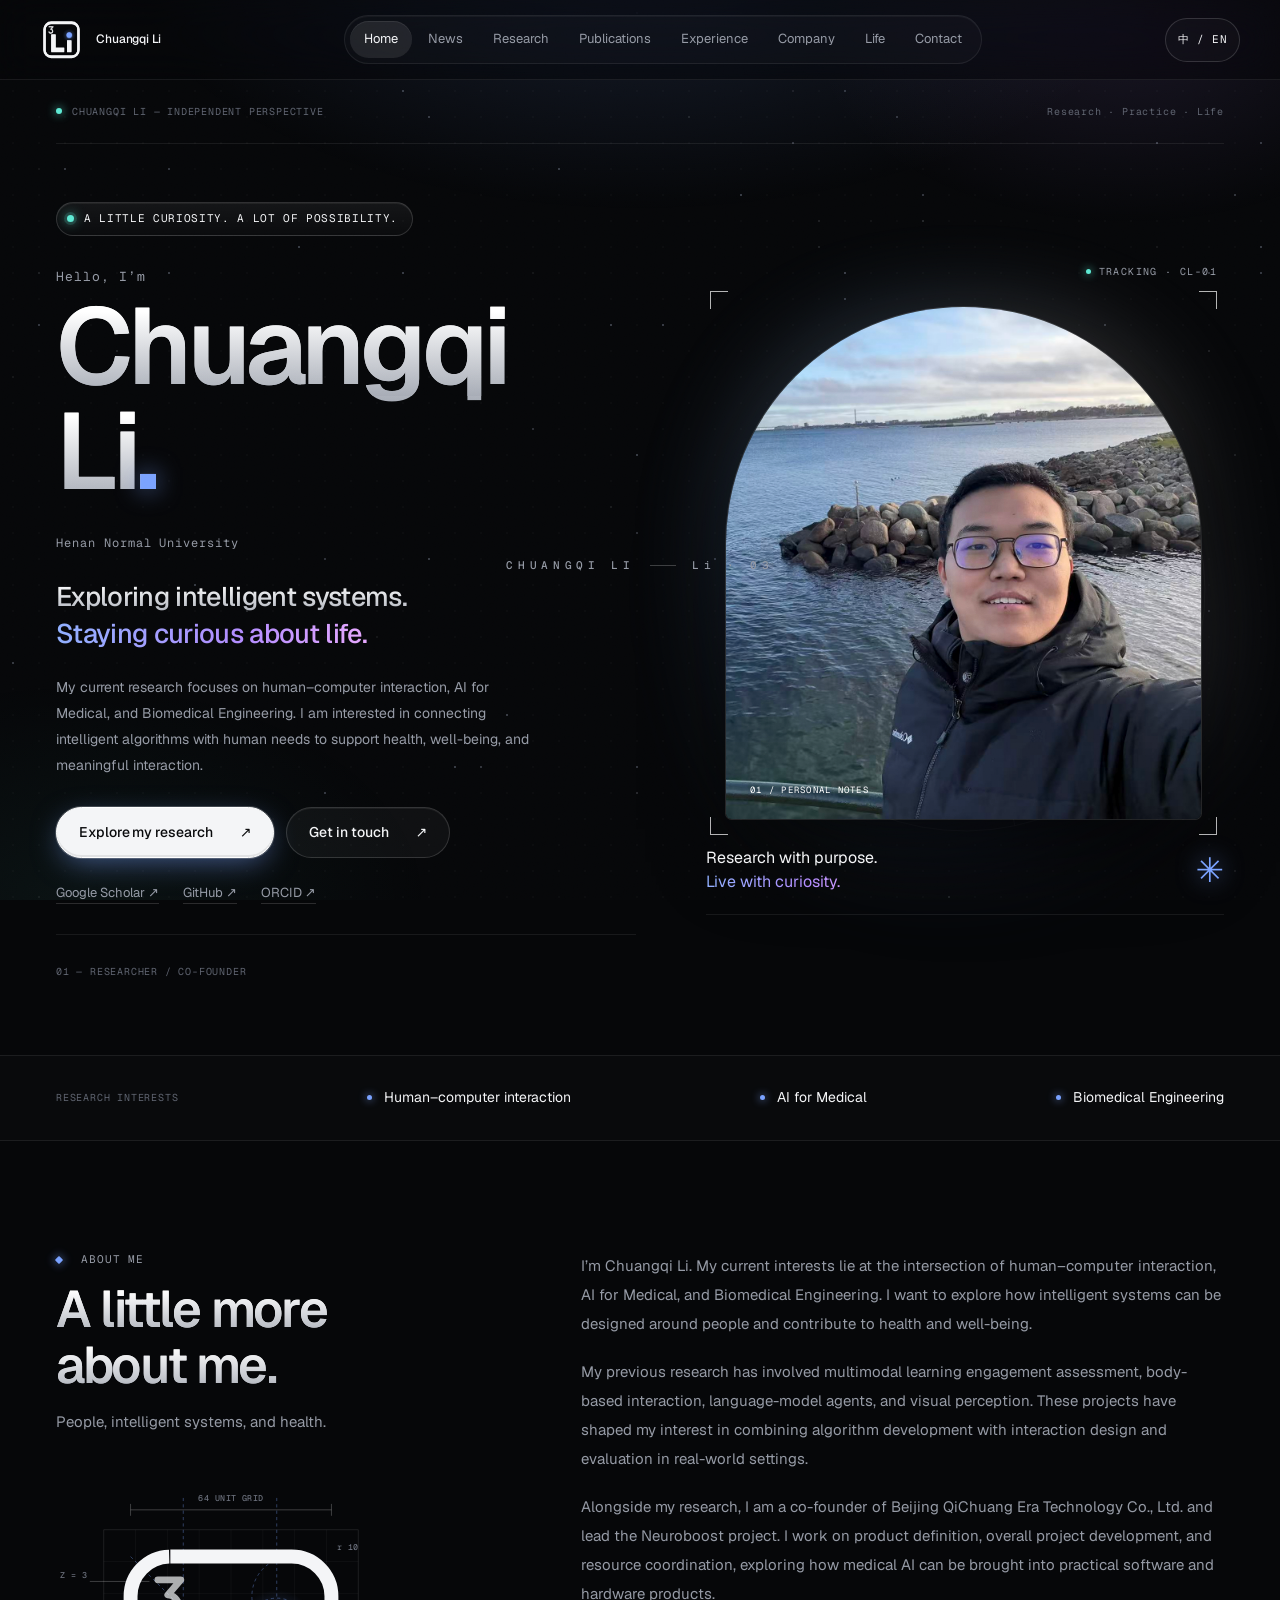
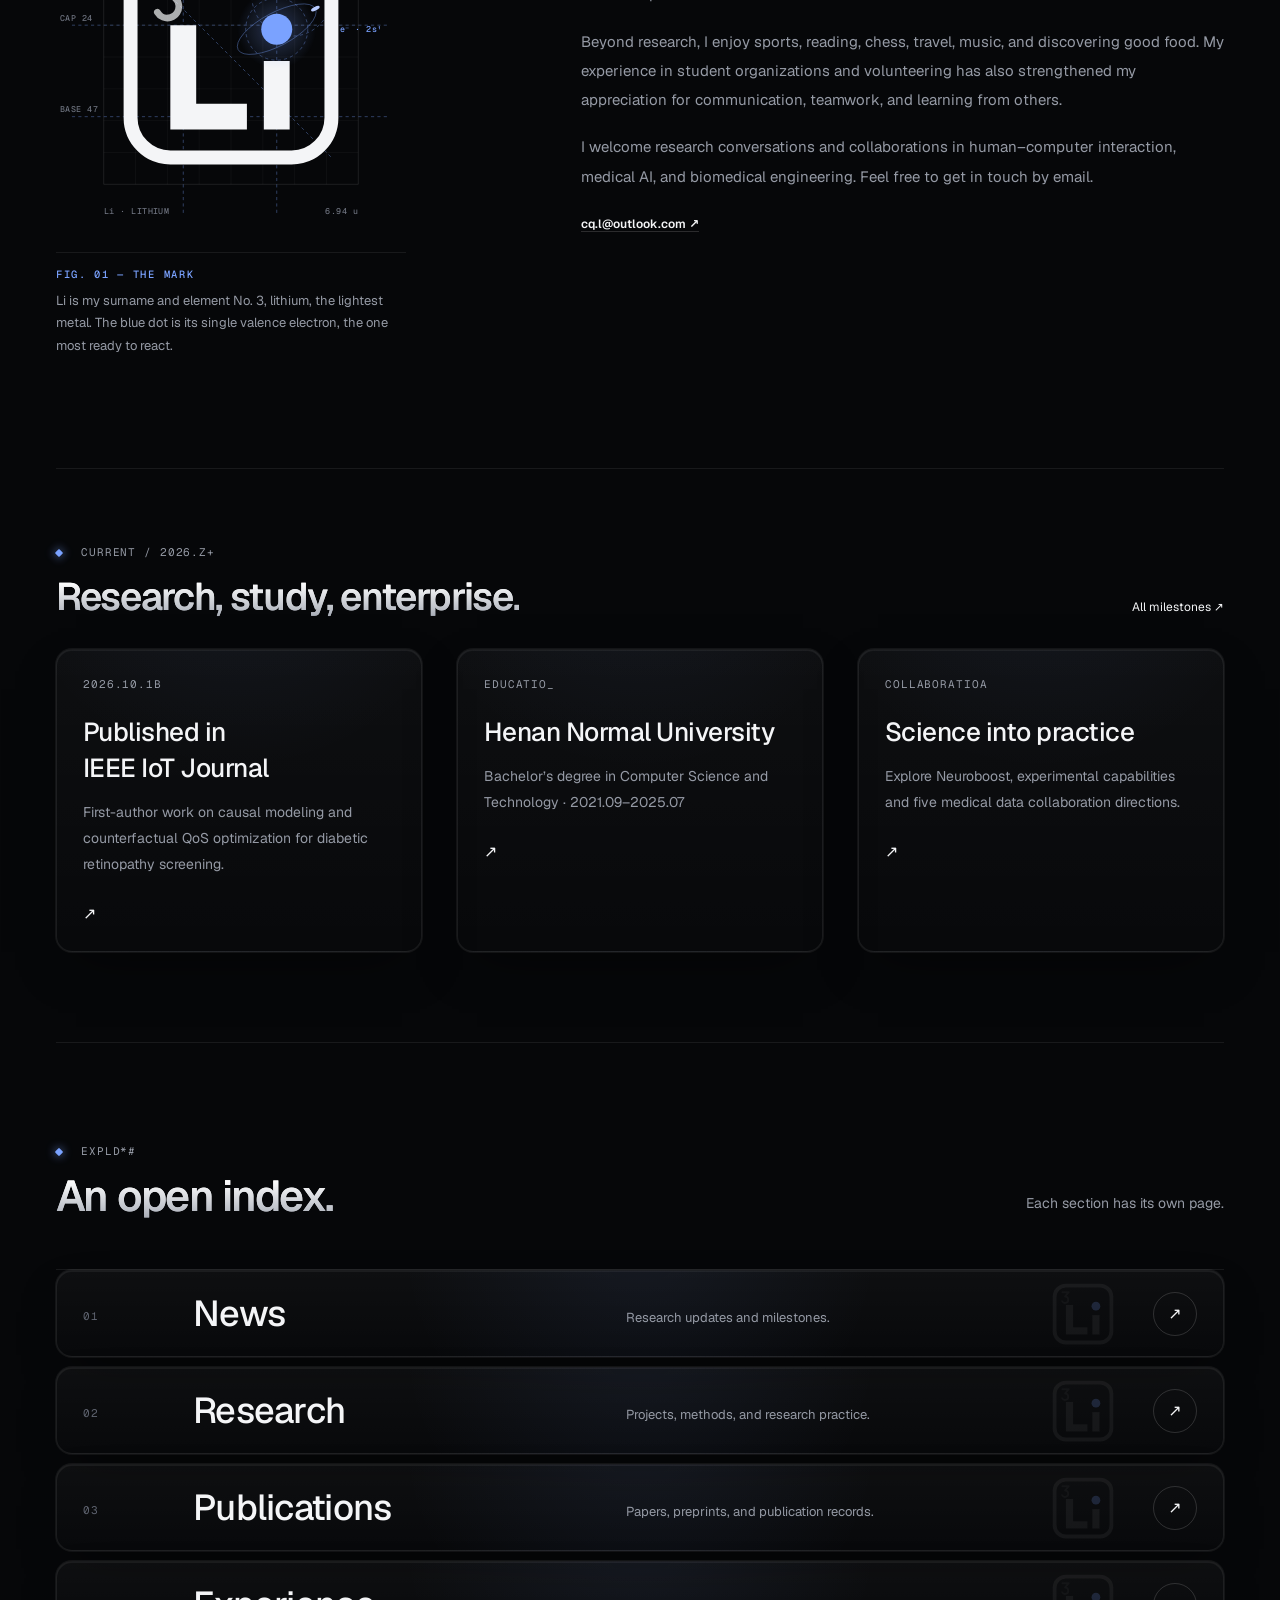
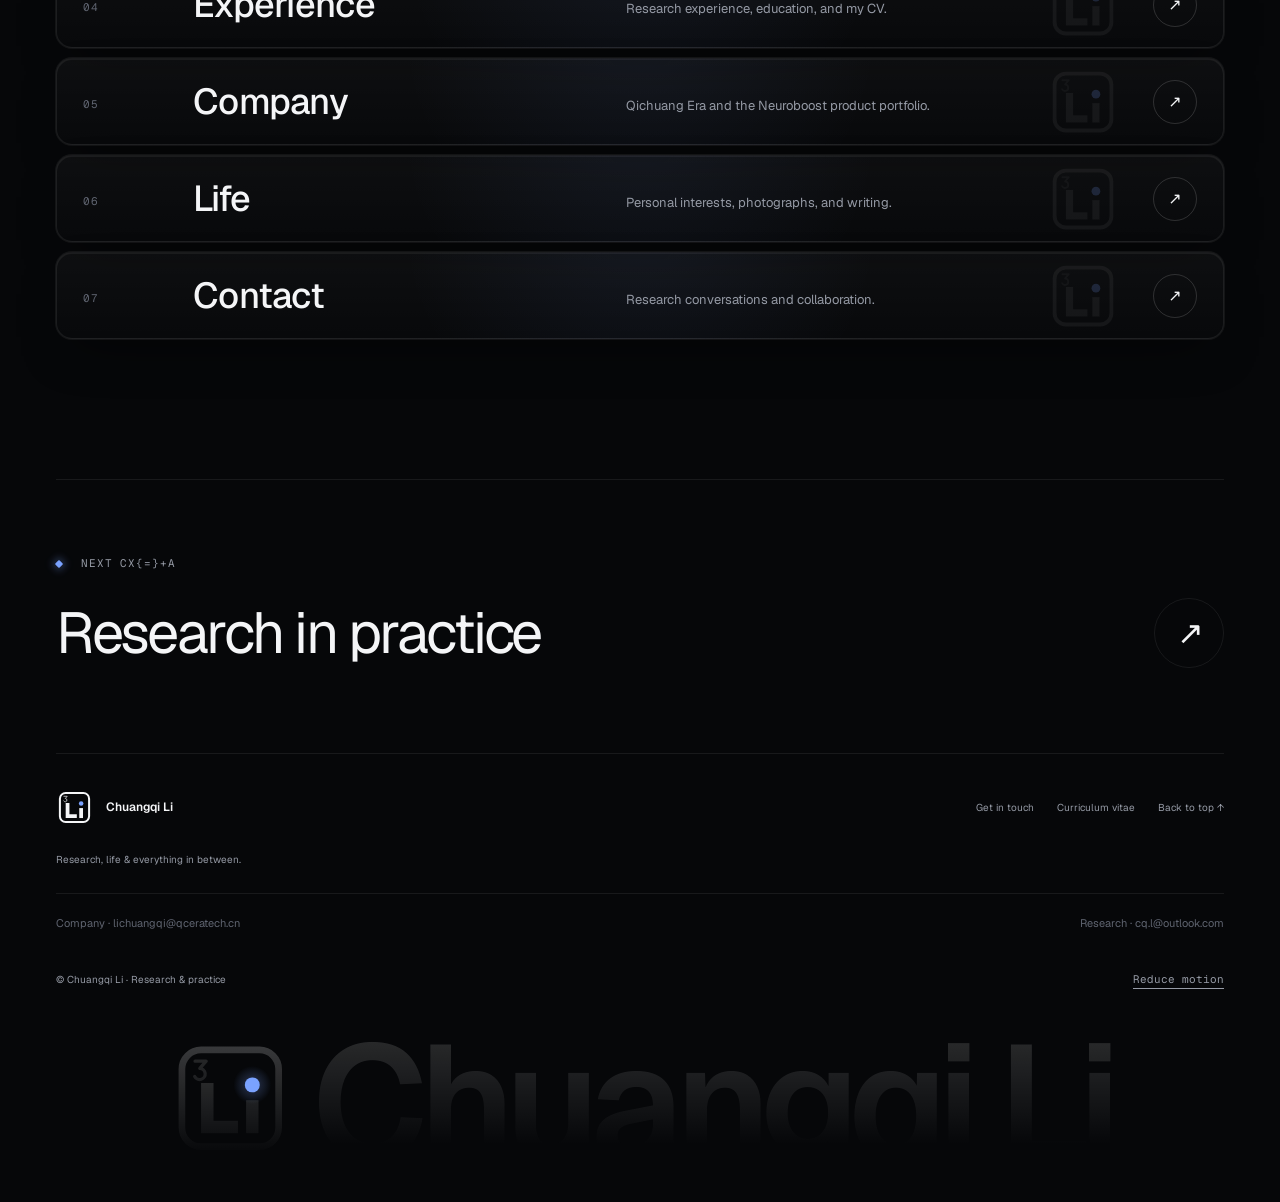
==== commit ceb55869: "Update homepage portrait and locate hospital in Dalian" ====
--- a/docs/index.html
+++ b/docs/index.html
@@ -1,10 +1,10 @@
 <!DOCTYPE html>
 <html lang="en"><head><meta charset="utf-8"><meta name="viewport" content="width=device-width,initial-scale=1"><meta name="theme-color" content="#05070d">
 <title data-en="Home — Chuangqi Li" data-zh="首页 — Chuangqi Li">Home — Chuangqi Li</title>
-<link rel="icon" href="assets/favicon.svg?v=li-mark-20261015" type="image/svg+xml"><link rel="stylesheet" href="assets/style.css"><link rel="stylesheet" href="assets/multipage.css?v=research-update"><script src="assets/main.js?v=20261106-cv" defer></script><link rel="stylesheet" href="assets/luxury.css?v=20260912b"><meta name="description" content="Chuangqi Li — human–computer interaction, medical AI and biomedical engineering. Research, publications and Qichuang Era."><link rel="canonical" href="https://chuangqilee.github.io/personnal.io/"><meta property="og:title" content="Home — Chuangqi Li"><meta property="og:description" content="Chuangqi Li — human–computer interaction, medical AI and biomedical engineering. Research, publications and Qichuang Era."><meta property="og:url" content="https://chuangqilee.github.io/personnal.io/"><meta property="og:type" content="website"><link rel="stylesheet" href="assets/site-polish.css"><link rel="stylesheet" href="assets/edition.css?v=20261001b"><script src="assets/edition.js?v=20261001b" defer></script><link rel="stylesheet" href="assets/brand.css?v=20261001"><link rel="preload" href="assets/fonts/geist-latin.woff2" as="font" type="font/woff2" crossorigin><script>try{if(!sessionStorage.getItem('li-intro')&&!location.hash&&!matchMedia('(prefers-reduced-motion: reduce)').matches&&localStorage.getItem('edition-reduce-motion')!=='true'){document.documentElement.classList.add('li-intro-on');self.liIntroAt=performance.now()}}catch(e){}</script><link rel="stylesheet" href="assets/tech.css?v=20261106-profile"><script src="assets/tech.js?v=20261106-profile" defer></script></head>
+<link rel="icon" href="assets/favicon.svg?v=li-mark-20261015" type="image/svg+xml"><link rel="stylesheet" href="assets/style.css"><link rel="stylesheet" href="assets/multipage.css?v=research-update"><script src="assets/main.js?v=20261106-cv" defer></script><link rel="stylesheet" href="assets/luxury.css?v=20260912b"><meta name="description" content="Chuangqi Li — human–computer interaction, medical AI and biomedical engineering. Research, publications and Qichuang Era."><link rel="canonical" href="https://chuangqilee.github.io/personnal.io/"><meta property="og:title" content="Home — Chuangqi Li"><meta property="og:description" content="Chuangqi Li — human–computer interaction, medical AI and biomedical engineering. Research, publications and Qichuang Era."><meta property="og:url" content="https://chuangqilee.github.io/personnal.io/"><meta property="og:type" content="website"><link rel="stylesheet" href="assets/site-polish.css"><link rel="stylesheet" href="assets/edition.css?v=20261001b"><script src="assets/edition.js?v=20261001b" defer></script><link rel="stylesheet" href="assets/brand.css?v=20261001"><link rel="preload" href="assets/fonts/geist-latin.woff2" as="font" type="font/woff2" crossorigin><script>try{if(!sessionStorage.getItem('li-intro')&&!location.hash&&!matchMedia('(prefers-reduced-motion: reduce)').matches&&localStorage.getItem('edition-reduce-motion')!=='true'){document.documentElement.classList.add('li-intro-on');self.liIntroAt=performance.now()}}catch(e){}</script><link rel="stylesheet" href="assets/tech.css?v=20261106-seaside"><script src="assets/tech.js?v=20261106-profile" defer></script></head>
 <body id="top" class="tech-site multipage home-page page-index luxury-site edition-site"><a class="skip-link" href="#main"><span data-en="Skip to content" data-zh="跳转到正文">Skip to content</span></a>
 <header class="header"><div class="nav-wrap">
 <a class="brand" href="index.html" aria-label="Chuangqi Li home"><img class="brand-mark" src="assets/monogram.svg?v=li-20261015" width="43" height="43" alt="" aria-hidden="true" decoding="async"><span class="brand-name">Chuangqi Li</span></a>
 <nav aria-label="Main navigation" id="navigation"><a href="index.html" class="active" aria-current="page"><span data-en="Home" data-zh="首页">Home</span></a><a href="news.html"><span data-en="News" data-zh="动态">News</span></a><a href="research.html"><span data-en="Research" data-zh="研究">Research</span></a><a href="publications.html"><span data-en="Publications" data-zh="论文">Publications</span></a><a href="experience.html"><span data-en="Experience" data-zh="经历">Experience</span></a><a href="company.html"><span data-en="Company" data-zh="公司">Company</span></a><a href="life.html"><span data-en="Life" data-zh="生活">Life</span></a><a href="contact.html"><span data-en="Contact" data-zh="联系">Contact</span></a></nav>
 <div class="nav-actions"><button class="language" id="language" type="button" aria-label="Switch to Chinese">中 / EN</button><button class="menu-toggle" type="button" aria-expanded="false" aria-controls="navigation" aria-label="Open navigation"><span></span><span></span></button></div>
-</div></header><main id="main" class="page-content"><div class="wrap edition-masthead"><span>CHUANGQI LI — INDEPENDENT PERSPECTIVE</span><span data-en="Research · Practice · Life" data-zh="科研 · 实践 · 生活">Research · Practice · Life</span></div><section class="hero wrap" id="about"><div class="hero-copy"><p class="eyebrow"><span class="green-dot"></span><span data-en="A LITTLE CURIOSITY. A LOT OF POSSIBILITY." data-zh="以好奇心，探索更多可能。">A LITTLE CURIOSITY. A LOT OF POSSIBILITY.</span></p><p class="hello"><span data-en="Hello, I’m" data-zh="你好，我是">Hello, I’m</span></p><h1><span class="name-first">Chuangqi</span><span class="name-last">Li<span class="accent">.</span></span></h1><p class="hero-affiliation"><span data-en="Henan Normal University" data-zh="河南师范大学">Henan Normal University</span></p><p class="hero-line" data-en="Exploring intelligent systems." data-zh="探索智能系统，">Exploring intelligent systems.</p><p class="hero-line italic" data-en="Staying curious about life." data-zh="保持对生活的好奇。">Staying curious about life.</p><p class="intro"><span data-en="My current research focuses on human–computer interaction, AI for Medical, and Biomedical Engineering. I am interested in connecting intelligent algorithms with human needs to support health, well-being, and meaningful interaction." data-zh="我目前的研究方向是人机交互、医疗人工智能（AI for Medical）与生物医学工程。我关注智能算法与真实需求之间的连接，希望探索支持健康、福祉与有效人机协作的技术。">My current research focuses on human–computer interaction, AI for Medical, and Biomedical Engineering. I am interested in connecting intelligent algorithms with human needs to support health, well-being, and meaningful interaction.</span></p><div class="hero-buttons"><a class="button primary" href="research.html"><span data-en="Explore my research" data-zh="了解我的研究">Explore my research</span> <span aria-hidden="true">↗</span></a><a class="button secondary" href="contact.html"><span data-en="Get in touch" data-zh="联系我">Get in touch</span> <span aria-hidden="true">↗</span></a></div><div class="social-links"><a href="https://scholar.google.com/citations?user=dG4GJSkAAAAJ" target="_blank" rel="noopener noreferrer">Google Scholar <span aria-hidden="true">↗</span></a><a href="https://github.com/ChuangqiLee" target="_blank" rel="noopener noreferrer">GitHub <span aria-hidden="true">↗</span></a><a href="https://orcid.org/0009-0002-1373-2764" target="_blank" rel="noopener noreferrer">ORCID <span aria-hidden="true">↗</span></a></div><div class="edition-signature"><span>01 — RESEARCHER / CO-FOUNDER</span></div></div><div class="hero-visual"><svg class="edition-orbit" viewbox="0 0 600 600" aria-hidden="true"><circle cx="300" cy="300" r="278"></circle><ellipse cx="300" cy="300" rx="200" ry="278" transform="rotate(-35 300 300)"></ellipse><path d="M22 300H578M300 22V578"></path><circle class="orbit-node" cx="497" cy="103" r="7"></circle></svg><div class="portrait-frame"><img src="assets/portrait.webp" width="915" height="969" alt="Chuangqi Li outdoors by a garden pond at night" fetchpriority="high" decoding="async"><span class="photo-index">01 / PERSONAL NOTES</span></div><div class="photo-caption"><span class="asterisk" aria-hidden="true">✳</span><div><p data-en="Research with purpose." data-zh="带着目标做研究。">Research with purpose.</p><p class="italic" data-en="Live with curiosity." data-zh="带着好奇去生活。">Live with curiosity.</p></div></div></div></section><div class="interest-band"><div class="wrap interest-inner"><span class="eyebrow"><span data-en="RESEARCH INTERESTS" data-zh="研究兴趣">RESEARCH INTERESTS</span></span><span data-en="Human–computer interaction" data-zh="人机交互">Human–computer interaction</span><span data-en="AI for Medical" data-zh="医疗人工智能（AI for Medical）">AI for Medical</span><span data-en="Biomedical Engineering" data-zh="生物医学工程">Biomedical Engineering</span></div></div><section class="section wrap news-section" id="biography" aria-labelledby="biography-heading"><div class="news-intro"><p class="eyebrow"><span data-en="ABOUT ME" data-zh="关于我">ABOUT ME</span></p><h2 id="biography-heading" data-en="A little more about me." data-zh="关于我的更多介绍">A little more about me.</h2><p class="muted" data-en="People, intelligent systems, and health." data-zh="以人为中心，连接智能与健康。">People, intelligent systems, and health.</p><figure class="li-blueprint"><svg class="li-svg" viewBox="-12 -12 88 88" fill="none" aria-hidden="true" focusable="false"><g class="bp-grid"><line x1="0" y1="0" x2="0" y2="64" class="bp-edge"/><line x1="0" y1="0" x2="64" y2="0" class="bp-edge"/><line x1="8" y1="0" x2="8" y2="64"/><line x1="0" y1="8" x2="64" y2="8"/><line x1="16" y1="0" x2="16" y2="64"/><line x1="0" y1="16" x2="64" y2="16"/><line x1="24" y1="0" x2="24" y2="64"/><line x1="0" y1="24" x2="64" y2="24"/><line x1="32" y1="0" x2="32" y2="64"/><line x1="0" y1="32" x2="64" y2="32"/><line x1="40" y1="0" x2="40" y2="64"/><line x1="0" y1="40" x2="64" y2="40"/><line x1="48" y1="0" x2="48" y2="64"/><line x1="0" y1="48" x2="64" y2="48"/><line x1="56" y1="0" x2="56" y2="64"/><line x1="0" y1="56" x2="64" y2="56"/><line x1="64" y1="0" x2="64" y2="64" class="bp-edge"/><line x1="0" y1="64" x2="64" y2="64" class="bp-edge"/></g><g class="bp-guides"><path class="bp-guide" d="M-8 24H72M-8 47H72M20 -8V72M43.5 -8V72M6.75 6.75L57.25 57.25"/><circle class="bp-guide" cx="43.5" cy="25" r="7.8"/><circle class="bp-guide" cx="47.25" cy="16.75" r="10"/><path class="bp-dim" d="M6.75 -5H57.25M6.75 -6.5V-3.5M57.25 -6.5V-3.5M-3.5 13H11.5"/></g><g class="bp-mark"><rect class="li-frame" x="6.75" y="6.75" width="50.5" height="50.5" rx="10" pathLength="1"/><path class="li-three" d="M13.6 12.6H19.4L16.1 16.4A2.9 2.9 0 1 1 13.4 20.6" pathLength="1"/><path class="li-l" d="M20 24V47H36" pathLength="1"/><path class="li-i" d="M43.5 33V50.25" pathLength="1"/></g><g class="bp-electron"><circle class="li-halo" cx="43.5" cy="25" r="10"/><g transform="translate(43.5 25) rotate(-28) scale(1 .38)"><circle class="bp-orbit" r="11"/><g class="bp-spin"><circle class="bp-particle" cx="11" cy="0" r="1.2"/></g></g><circle class="li-dot" cx="43.5" cy="25" r="3.9"/></g><g class="bp-labels"><text class="bp-label" x="32" y="-7.2" text-anchor="middle">64 UNIT GRID</text><text class="bp-label" x="-11" y="22.9">CAP 24</text><text class="bp-label" x="-11" y="45.9">BASE 47</text><text class="bp-label" x="-11" y="12.2">Z = 3</text><text class="bp-label" x="58.6" y="5.2">r 10</text><text class="bp-label is-accent" x="59.4" y="25.8">e⁻ · 2s¹</text><text class="bp-label" x="0" y="71.5">Li · LITHIUM</text><text class="bp-label" x="64" y="71.5" text-anchor="end">6.94 u</text></g></svg><figcaption><span class="bp-kicker" data-en="FIG. 01 — THE MARK" data-zh="图 01 — 我的标志">FIG. 01 — THE MARK</span><p data-en="Li is my surname and element No. 3, lithium, the lightest metal. The blue dot is its single valence electron, the one most ready to react." data-zh="Li 是我的姓，也是元素周期表第 3 号元素锂，最轻的金属。那颗蓝点是它唯一的价电子，最活跃，也最愿意与世界发生反应。">Li is my surname and element No. 3, lithium, the lightest metal. The blue dot is its single valence electron, the one most ready to react.</p></figcaption></figure></div><div><p class="muted" style="margin-bottom:18px;line-height:1.9" data-en="I’m Chuangqi Li. My current interests lie at the intersection of human–computer interaction, AI for Medical, and Biomedical Engineering. I want to explore how intelligent systems can be designed around people and contribute to health and well-being." data-zh="我是 Chuangqi Li。我的研究兴趣集中在人机交互、医疗人工智能（AI for Medical）与生物医学工程的交叉领域，希望探索以人为中心的智能系统，以及它们在健康与福祉中的应用。">I’m Chuangqi Li. My current interests lie at the intersection of human–computer interaction, AI for Medical, and Biomedical Engineering. I want to explore how intelligent systems can be designed around people and contribute to health and well-being.</p><p class="muted" style="margin-bottom:18px;line-height:1.9" data-en="My previous research has involved multimodal learning engagement assessment, body-based interaction, language-model agents, and visual perception. These projects have shaped my interest in combining algorithm development with interaction design and evaluation in real-world settings." data-zh="我此前的研究涉及多模态学习投入评估、肢体交互、语言模型智能体与视觉感知。这些项目经历让我更加关注如何结合算法开发、交互设计与真实场景中的效果评估。">My previous research has involved multimodal learning engagement assessment, body-based interaction, language-model agents, and visual perception. These projects have shaped my interest in combining algorithm development with interaction design and evaluation in real-world settings.</p><p class="muted" style="margin-bottom:18px;line-height:1.9" data-en="Alongside my research, I am a co-founder of Beijing QiChuang Era Technology Co., Ltd. and lead the Neuroboost project. I work on product definition, overall project development, and resource coordination, exploring how medical AI can be brought into practical software and hardware products." data-zh="科研之外，我是北京奇创纪元科技有限公司共同创始人、磁跃智盒（Neuroboost）项目负责人，负责产品定义、项目整体推进与资源整合，探索将医疗人工智能转化为可实际使用的软硬件产品。">Alongside my research, I am a co-founder of Beijing QiChuang Era Technology Co., Ltd. and lead the Neuroboost project. I work on product definition, overall project development, and resource coordination, exploring how medical AI can be brought into practical software and hardware products.</p><p class="muted" style="margin-bottom:18px;line-height:1.9" data-en="Beyond research, I enjoy sports, reading, chess, travel, music, and discovering good food. My experience in student organizations and volunteering has also strengthened my appreciation for communication, teamwork, and learning from others." data-zh="科研之外，我喜欢运动、阅读、象棋、旅行、音乐，也乐于探索美食。参与学生组织与志愿服务的经历，让我更加重视沟通、团队合作，以及向他人学习。">Beyond research, I enjoy sports, reading, chess, travel, music, and discovering good food. My experience in student organizations and volunteering has also strengthened my appreciation for communication, teamwork, and learning from others.</p><p class="muted" style="margin-bottom:18px;line-height:1.9" data-en="I welcome research conversations and collaborations in human–computer interaction, medical AI, and biomedical engineering. Feel free to get in touch by email." data-zh="欢迎围绕人机交互、医疗人工智能与生物医学工程开展科研交流与合作，也欢迎通过邮件联系我。">I welcome research conversations and collaborations in human–computer interaction, medical AI, and biomedical engineering. Feel free to get in touch by email.</p><a class="text-link" href="mailto:cq.l@outlook.com">cq.l@outlook.com ↗</a></div></section><section class="wrap site-highlights" aria-labelledby="latest-heading"><div class="polish-heading"><div><p class="eyebrow">CURRENT / 2026.11</p><h2 id="latest-heading" data-en="Research, study, enterprise." data-zh="科研、求学与创业。">Research, study, enterprise.</h2></div><a href="news.html"><span data-en="All milestones" data-zh="全部动态">All milestones</span> ↗</a></div><div class="highlight-grid"><a class="highlight-item" href="publications.html#causalretinaedge"><span class="eyebrow">2026.10.16</span><h3 data-en="Published in IEEE IoT Journal" data-zh="IEEE IoT Journal 论文在线发表">Published in IEEE IoT Journal</h3><p data-en="First-author work on causal modeling and counterfactual QoS optimization for diabetic retinopathy screening." data-zh="第一作者研究：面向糖尿病视网膜病变筛查的因果建模与反事实服务质量优化。">First-author work on causal modeling and counterfactual QoS optimization for diabetic retinopathy screening.</p><span aria-hidden="true">↗</span></a><a class="highlight-item" href="experience.html"><span class="eyebrow" data-en="EDUCATION" data-zh="教育经历">EDUCATION</span><h3 data-en="Henan Normal University" data-zh="河南师范大学">Henan Normal University</h3><p data-en="Bachelor’s degree in Computer Science and Technology · 2021.09–2025.07" data-zh="计算机科学与技术学士 · 2021.09–2025.07">Bachelor’s degree in Computer Science and Technology · 2021.09–2025.07</p><span aria-hidden="true">↗</span></a><a class="highlight-item" href="company.html"><span class="eyebrow">COLLABORATION</span><h3 data-en="Science into practice" data-zh="让科研走向实践">Science into practice</h3><p data-en="Explore Neuroboost, experimental capabilities and five medical data collaboration directions." data-zh="了解 Neuroboost、实验技术平台与五大医疗数据合作方向。">Explore Neuroboost, experimental capabilities and five medical data collaboration directions.</p><span aria-hidden="true">↗</span></a></div></section><section class="section wrap site-directory" aria-labelledby="directory-heading"><div class="section-heading"><div><p class="eyebrow"><span data-en="EXPLORE" data-zh="探索更多">EXPLORE</span></p><h2 id="directory-heading" data-en="An open index." data-zh="每一面，都值得探索。">An open index.</h2></div><p class="section-note" data-en="Each section has its own page." data-zh="每个栏目，独立浏览。">Each section has its own page.</p></div><div class="directory-grid"><a class="directory-card" href="news.html"><span class="directory-number">01</span><div><h3 data-en="News" data-zh="动态">News</h3><p data-en="Research updates and milestones." data-zh="科研动态与成长记录。">Research updates and milestones.</p></div><span class="directory-arrow" aria-hidden="true">↗</span></a><a class="directory-card" href="research.html"><span class="directory-number">02</span><div><h3 data-en="Research" data-zh="研究">Research</h3><p data-en="Projects, methods, and research practice." data-zh="研究项目、方法与实践。">Projects, methods, and research practice.</p></div><span class="directory-arrow" aria-hidden="true">↗</span></a><a class="directory-card" href="publications.html"><span class="directory-number">03</span><div><h3 data-en="Publications" data-zh="论文">Publications</h3><p data-en="Papers, preprints, and publication records." data-zh="论文、预印本与发表记录。">Papers, preprints, and publication records.</p></div><span class="directory-arrow" aria-hidden="true">↗</span></a><a class="directory-card" href="experience.html"><span class="directory-number">04</span><div><h3 data-en="Experience" data-zh="经历">Experience</h3><p data-en="Research experience, education, and my CV." data-zh="科研经历、教育背景与完整简历。">Research experience, education, and my CV.</p></div><span class="directory-arrow" aria-hidden="true">↗</span></a><a class="directory-card" href="company.html"><span class="directory-number">05</span><div><h3 data-en="Company" data-zh="公司">Company</h3><p data-en="Qichuang Era and the Neuroboost product portfolio." data-zh="奇创纪元与磁跃智盒产品展示。">Qichuang Era and the Neuroboost product portfolio.</p></div><span class="directory-arrow" aria-hidden="true">↗</span></a><a class="directory-card" href="life.html"><span class="directory-number">06</span><div><h3 data-en="Life" data-zh="生活">Life</h3><p data-en="Personal interests, photographs, and writing." data-zh="兴趣爱好、生活照片与写作。">Personal interests, photographs, and writing.</p></div><span class="directory-arrow" aria-hidden="true">↗</span></a><a class="directory-card" href="contact.html"><span class="directory-number">07</span><div><h3 data-en="Contact" data-zh="联系">Contact</h3><p data-en="Research conversations and collaboration." data-zh="科研交流与合作联系。">Research conversations and collaboration.</p></div><span class="directory-arrow" aria-hidden="true">↗</span></a></div></section><section class="edition-next wrap"><span class="eyebrow">NEXT CHAPTER</span><a href="research.html"><span data-en="Research in practice" data-zh="走进我的研究">Research in practice</span><span aria-hidden="true">↗</span></a></section></main><footer class="wrap footer multi-footer"><a class="brand" href="index.html"><img class="brand-mark" src="assets/monogram.svg?v=li-20261015" width="43" height="43" alt="" aria-hidden="true" decoding="async">Chuangqi Li</a><div class="footer-links"><a href="contact.html"><span data-en="Get in touch" data-zh="联系我">Get in touch</span></a><a href="cv.html"><span data-en="Curriculum vitae" data-zh="个人简历">Curriculum vitae</span></a><a href="#top"><span data-en="Back to top" data-zh="返回顶部">Back to top</span> ↑</a></div><span><span data-en="Research, life &amp; everything in between." data-zh="研究、生活，以及其间的一切。">Research, life &amp; everything in between.</span></span><div class="footer-contacts"><a href="mailto:lichuangqi@qceratech.cn"><span class="" data-en="Company" data-zh="公司联系">Company</span> · lichuangqi@qceratech.cn</a><a href="mailto:cq.l@outlook.com"><span class="" data-en="Research" data-zh="科研联系">Research</span> · cq.l@outlook.com</a></div><div class="edition-footnote"><span>© Chuangqi Li · Research &amp; practice</span><button type="button" class="edition-motion" aria-pressed="false"><span data-en="Reduce motion" data-zh="减少动态效果">Reduce motion</span></button></div></footer></body></html>+</div></header><main id="main" class="page-content"><div class="wrap edition-masthead"><span>CHUANGQI LI — INDEPENDENT PERSPECTIVE</span><span data-en="Research · Practice · Life" data-zh="科研 · 实践 · 生活">Research · Practice · Life</span></div><section class="hero wrap" id="about"><div class="hero-copy"><p class="eyebrow"><span class="green-dot"></span><span data-en="A LITTLE CURIOSITY. A LOT OF POSSIBILITY." data-zh="以好奇心，探索更多可能。">A LITTLE CURIOSITY. A LOT OF POSSIBILITY.</span></p><p class="hello"><span data-en="Hello, I’m" data-zh="你好，我是">Hello, I’m</span></p><h1><span class="name-first">Chuangqi</span><span class="name-last">Li<span class="accent">.</span></span></h1><p class="hero-affiliation"><span data-en="Henan Normal University" data-zh="河南师范大学">Henan Normal University</span></p><p class="hero-line" data-en="Exploring intelligent systems." data-zh="探索智能系统，">Exploring intelligent systems.</p><p class="hero-line italic" data-en="Staying curious about life." data-zh="保持对生活的好奇。">Staying curious about life.</p><p class="intro"><span data-en="My current research focuses on human–computer interaction, AI for Medical, and Biomedical Engineering. I am interested in connecting intelligent algorithms with human needs to support health, well-being, and meaningful interaction." data-zh="我目前的研究方向是人机交互、医疗人工智能（AI for Medical）与生物医学工程。我关注智能算法与真实需求之间的连接，希望探索支持健康、福祉与有效人机协作的技术。">My current research focuses on human–computer interaction, AI for Medical, and Biomedical Engineering. I am interested in connecting intelligent algorithms with human needs to support health, well-being, and meaningful interaction.</span></p><div class="hero-buttons"><a class="button primary" href="research.html"><span data-en="Explore my research" data-zh="了解我的研究">Explore my research</span> <span aria-hidden="true">↗</span></a><a class="button secondary" href="contact.html"><span data-en="Get in touch" data-zh="联系我">Get in touch</span> <span aria-hidden="true">↗</span></a></div><div class="social-links"><a href="https://scholar.google.com/citations?user=dG4GJSkAAAAJ" target="_blank" rel="noopener noreferrer">Google Scholar <span aria-hidden="true">↗</span></a><a href="https://github.com/ChuangqiLee" target="_blank" rel="noopener noreferrer">GitHub <span aria-hidden="true">↗</span></a><a href="https://orcid.org/0009-0002-1373-2764" target="_blank" rel="noopener noreferrer">ORCID <span aria-hidden="true">↗</span></a></div><div class="edition-signature"><span>01 — RESEARCHER / CO-FOUNDER</span></div></div><div class="hero-visual"><svg class="edition-orbit" viewbox="0 0 600 600" aria-hidden="true"><circle cx="300" cy="300" r="278"></circle><ellipse cx="300" cy="300" rx="200" ry="278" transform="rotate(-35 300 300)"></ellipse><path d="M22 300H578M300 22V578"></path><circle class="orbit-node" cx="497" cy="103" r="7"></circle></svg><div class="portrait-frame"><img src="assets/portrait-seaside.jpg" width="1707" height="1280" alt="Chuangqi Li beside the sea on a rocky shoreline" fetchpriority="high" decoding="async"><span class="photo-index">01 / PERSONAL NOTES</span></div><div class="photo-caption"><span class="asterisk" aria-hidden="true">✳</span><div><p data-en="Research with purpose." data-zh="带着目标做研究。">Research with purpose.</p><p class="italic" data-en="Live with curiosity." data-zh="带着好奇去生活。">Live with curiosity.</p></div></div></div></section><div class="interest-band"><div class="wrap interest-inner"><span class="eyebrow"><span data-en="RESEARCH INTERESTS" data-zh="研究兴趣">RESEARCH INTERESTS</span></span><span data-en="Human–computer interaction" data-zh="人机交互">Human–computer interaction</span><span data-en="AI for Medical" data-zh="医疗人工智能（AI for Medical）">AI for Medical</span><span data-en="Biomedical Engineering" data-zh="生物医学工程">Biomedical Engineering</span></div></div><section class="section wrap news-section" id="biography" aria-labelledby="biography-heading"><div class="news-intro"><p class="eyebrow"><span data-en="ABOUT ME" data-zh="关于我">ABOUT ME</span></p><h2 id="biography-heading" data-en="A little more about me." data-zh="关于我的更多介绍">A little more about me.</h2><p class="muted" data-en="People, intelligent systems, and health." data-zh="以人为中心，连接智能与健康。">People, intelligent systems, and health.</p><figure class="li-blueprint"><svg class="li-svg" viewBox="-12 -12 88 88" fill="none" aria-hidden="true" focusable="false"><g class="bp-grid"><line x1="0" y1="0" x2="0" y2="64" class="bp-edge"/><line x1="0" y1="0" x2="64" y2="0" class="bp-edge"/><line x1="8" y1="0" x2="8" y2="64"/><line x1="0" y1="8" x2="64" y2="8"/><line x1="16" y1="0" x2="16" y2="64"/><line x1="0" y1="16" x2="64" y2="16"/><line x1="24" y1="0" x2="24" y2="64"/><line x1="0" y1="24" x2="64" y2="24"/><line x1="32" y1="0" x2="32" y2="64"/><line x1="0" y1="32" x2="64" y2="32"/><line x1="40" y1="0" x2="40" y2="64"/><line x1="0" y1="40" x2="64" y2="40"/><line x1="48" y1="0" x2="48" y2="64"/><line x1="0" y1="48" x2="64" y2="48"/><line x1="56" y1="0" x2="56" y2="64"/><line x1="0" y1="56" x2="64" y2="56"/><line x1="64" y1="0" x2="64" y2="64" class="bp-edge"/><line x1="0" y1="64" x2="64" y2="64" class="bp-edge"/></g><g class="bp-guides"><path class="bp-guide" d="M-8 24H72M-8 47H72M20 -8V72M43.5 -8V72M6.75 6.75L57.25 57.25"/><circle class="bp-guide" cx="43.5" cy="25" r="7.8"/><circle class="bp-guide" cx="47.25" cy="16.75" r="10"/><path class="bp-dim" d="M6.75 -5H57.25M6.75 -6.5V-3.5M57.25 -6.5V-3.5M-3.5 13H11.5"/></g><g class="bp-mark"><rect class="li-frame" x="6.75" y="6.75" width="50.5" height="50.5" rx="10" pathLength="1"/><path class="li-three" d="M13.6 12.6H19.4L16.1 16.4A2.9 2.9 0 1 1 13.4 20.6" pathLength="1"/><path class="li-l" d="M20 24V47H36" pathLength="1"/><path class="li-i" d="M43.5 33V50.25" pathLength="1"/></g><g class="bp-electron"><circle class="li-halo" cx="43.5" cy="25" r="10"/><g transform="translate(43.5 25) rotate(-28) scale(1 .38)"><circle class="bp-orbit" r="11"/><g class="bp-spin"><circle class="bp-particle" cx="11" cy="0" r="1.2"/></g></g><circle class="li-dot" cx="43.5" cy="25" r="3.9"/></g><g class="bp-labels"><text class="bp-label" x="32" y="-7.2" text-anchor="middle">64 UNIT GRID</text><text class="bp-label" x="-11" y="22.9">CAP 24</text><text class="bp-label" x="-11" y="45.9">BASE 47</text><text class="bp-label" x="-11" y="12.2">Z = 3</text><text class="bp-label" x="58.6" y="5.2">r 10</text><text class="bp-label is-accent" x="59.4" y="25.8">e⁻ · 2s¹</text><text class="bp-label" x="0" y="71.5">Li · LITHIUM</text><text class="bp-label" x="64" y="71.5" text-anchor="end">6.94 u</text></g></svg><figcaption><span class="bp-kicker" data-en="FIG. 01 — THE MARK" data-zh="图 01 — 我的标志">FIG. 01 — THE MARK</span><p data-en="Li is my surname and element No. 3, lithium, the lightest metal. The blue dot is its single valence electron, the one most ready to react." data-zh="Li 是我的姓，也是元素周期表第 3 号元素锂，最轻的金属。那颗蓝点是它唯一的价电子，最活跃，也最愿意与世界发生反应。">Li is my surname and element No. 3, lithium, the lightest metal. The blue dot is its single valence electron, the one most ready to react.</p></figcaption></figure></div><div><p class="muted" style="margin-bottom:18px;line-height:1.9" data-en="I’m Chuangqi Li. My current interests lie at the intersection of human–computer interaction, AI for Medical, and Biomedical Engineering. I want to explore how intelligent systems can be designed around people and contribute to health and well-being." data-zh="我是 Chuangqi Li。我的研究兴趣集中在人机交互、医疗人工智能（AI for Medical）与生物医学工程的交叉领域，希望探索以人为中心的智能系统，以及它们在健康与福祉中的应用。">I’m Chuangqi Li. My current interests lie at the intersection of human–computer interaction, AI for Medical, and Biomedical Engineering. I want to explore how intelligent systems can be designed around people and contribute to health and well-being.</p><p class="muted" style="margin-bottom:18px;line-height:1.9" data-en="My previous research has involved multimodal learning engagement assessment, body-based interaction, language-model agents, and visual perception. These projects have shaped my interest in combining algorithm development with interaction design and evaluation in real-world settings." data-zh="我此前的研究涉及多模态学习投入评估、肢体交互、语言模型智能体与视觉感知。这些项目经历让我更加关注如何结合算法开发、交互设计与真实场景中的效果评估。">My previous research has involved multimodal learning engagement assessment, body-based interaction, language-model agents, and visual perception. These projects have shaped my interest in combining algorithm development with interaction design and evaluation in real-world settings.</p><p class="muted" style="margin-bottom:18px;line-height:1.9" data-en="Alongside my research, I am a co-founder of Beijing QiChuang Era Technology Co., Ltd. and lead the Neuroboost project. I work on product definition, overall project development, and resource coordination, exploring how medical AI can be brought into practical software and hardware products." data-zh="科研之外，我是北京奇创纪元科技有限公司共同创始人、磁跃智盒（Neuroboost）项目负责人，负责产品定义、项目整体推进与资源整合，探索将医疗人工智能转化为可实际使用的软硬件产品。">Alongside my research, I am a co-founder of Beijing QiChuang Era Technology Co., Ltd. and lead the Neuroboost project. I work on product definition, overall project development, and resource coordination, exploring how medical AI can be brought into practical software and hardware products.</p><p class="muted" style="margin-bottom:18px;line-height:1.9" data-en="Beyond research, I enjoy sports, reading, chess, travel, music, and discovering good food. My experience in student organizations and volunteering has also strengthened my appreciation for communication, teamwork, and learning from others." data-zh="科研之外，我喜欢运动、阅读、象棋、旅行、音乐，也乐于探索美食。参与学生组织与志愿服务的经历，让我更加重视沟通、团队合作，以及向他人学习。">Beyond research, I enjoy sports, reading, chess, travel, music, and discovering good food. My experience in student organizations and volunteering has also strengthened my appreciation for communication, teamwork, and learning from others.</p><p class="muted" style="margin-bottom:18px;line-height:1.9" data-en="I welcome research conversations and collaborations in human–computer interaction, medical AI, and biomedical engineering. Feel free to get in touch by email." data-zh="欢迎围绕人机交互、医疗人工智能与生物医学工程开展科研交流与合作，也欢迎通过邮件联系我。">I welcome research conversations and collaborations in human–computer interaction, medical AI, and biomedical engineering. Feel free to get in touch by email.</p><a class="text-link" href="mailto:cq.l@outlook.com">cq.l@outlook.com ↗</a></div></section><section class="wrap site-highlights" aria-labelledby="latest-heading"><div class="polish-heading"><div><p class="eyebrow">CURRENT / 2026.11</p><h2 id="latest-heading" data-en="Research, study, enterprise." data-zh="科研、求学与创业。">Research, study, enterprise.</h2></div><a href="news.html"><span data-en="All milestones" data-zh="全部动态">All milestones</span> ↗</a></div><div class="highlight-grid"><a class="highlight-item" href="publications.html#causalretinaedge"><span class="eyebrow">2026.10.16</span><h3 data-en="Published in IEEE IoT Journal" data-zh="IEEE IoT Journal 论文在线发表">Published in IEEE IoT Journal</h3><p data-en="First-author work on causal modeling and counterfactual QoS optimization for diabetic retinopathy screening." data-zh="第一作者研究：面向糖尿病视网膜病变筛查的因果建模与反事实服务质量优化。">First-author work on causal modeling and counterfactual QoS optimization for diabetic retinopathy screening.</p><span aria-hidden="true">↗</span></a><a class="highlight-item" href="experience.html"><span class="eyebrow" data-en="EDUCATION" data-zh="教育经历">EDUCATION</span><h3 data-en="Henan Normal University" data-zh="河南师范大学">Henan Normal University</h3><p data-en="Bachelor’s degree in Computer Science and Technology · 2021.09–2025.07" data-zh="计算机科学与技术学士 · 2021.09–2025.07">Bachelor’s degree in Computer Science and Technology · 2021.09–2025.07</p><span aria-hidden="true">↗</span></a><a class="highlight-item" href="company.html"><span class="eyebrow">COLLABORATION</span><h3 data-en="Science into practice" data-zh="让科研走向实践">Science into practice</h3><p data-en="Explore Neuroboost, experimental capabilities and five medical data collaboration directions." data-zh="了解 Neuroboost、实验技术平台与五大医疗数据合作方向。">Explore Neuroboost, experimental capabilities and five medical data collaboration directions.</p><span aria-hidden="true">↗</span></a></div></section><section class="section wrap site-directory" aria-labelledby="directory-heading"><div class="section-heading"><div><p class="eyebrow"><span data-en="EXPLORE" data-zh="探索更多">EXPLORE</span></p><h2 id="directory-heading" data-en="An open index." data-zh="每一面，都值得探索。">An open index.</h2></div><p class="section-note" data-en="Each section has its own page." data-zh="每个栏目，独立浏览。">Each section has its own page.</p></div><div class="directory-grid"><a class="directory-card" href="news.html"><span class="directory-number">01</span><div><h3 data-en="News" data-zh="动态">News</h3><p data-en="Research updates and milestones." data-zh="科研动态与成长记录。">Research updates and milestones.</p></div><span class="directory-arrow" aria-hidden="true">↗</span></a><a class="directory-card" href="research.html"><span class="directory-number">02</span><div><h3 data-en="Research" data-zh="研究">Research</h3><p data-en="Projects, methods, and research practice." data-zh="研究项目、方法与实践。">Projects, methods, and research practice.</p></div><span class="directory-arrow" aria-hidden="true">↗</span></a><a class="directory-card" href="publications.html"><span class="directory-number">03</span><div><h3 data-en="Publications" data-zh="论文">Publications</h3><p data-en="Papers, preprints, and publication records." data-zh="论文、预印本与发表记录。">Papers, preprints, and publication records.</p></div><span class="directory-arrow" aria-hidden="true">↗</span></a><a class="directory-card" href="experience.html"><span class="directory-number">04</span><div><h3 data-en="Experience" data-zh="经历">Experience</h3><p data-en="Research experience, education, and my CV." data-zh="科研经历、教育背景与完整简历。">Research experience, education, and my CV.</p></div><span class="directory-arrow" aria-hidden="true">↗</span></a><a class="directory-card" href="company.html"><span class="directory-number">05</span><div><h3 data-en="Company" data-zh="公司">Company</h3><p data-en="Qichuang Era and the Neuroboost product portfolio." data-zh="奇创纪元与磁跃智盒产品展示。">Qichuang Era and the Neuroboost product portfolio.</p></div><span class="directory-arrow" aria-hidden="true">↗</span></a><a class="directory-card" href="life.html"><span class="directory-number">06</span><div><h3 data-en="Life" data-zh="生活">Life</h3><p data-en="Personal interests, photographs, and writing." data-zh="兴趣爱好、生活照片与写作。">Personal interests, photographs, and writing.</p></div><span class="directory-arrow" aria-hidden="true">↗</span></a><a class="directory-card" href="contact.html"><span class="directory-number">07</span><div><h3 data-en="Contact" data-zh="联系">Contact</h3><p data-en="Research conversations and collaboration." data-zh="科研交流与合作联系。">Research conversations and collaboration.</p></div><span class="directory-arrow" aria-hidden="true">↗</span></a></div></section><section class="edition-next wrap"><span class="eyebrow">NEXT CHAPTER</span><a href="research.html"><span data-en="Research in practice" data-zh="走进我的研究">Research in practice</span><span aria-hidden="true">↗</span></a></section></main><footer class="wrap footer multi-footer"><a class="brand" href="index.html"><img class="brand-mark" src="assets/monogram.svg?v=li-20261015" width="43" height="43" alt="" aria-hidden="true" decoding="async">Chuangqi Li</a><div class="footer-links"><a href="contact.html"><span data-en="Get in touch" data-zh="联系我">Get in touch</span></a><a href="cv.html"><span data-en="Curriculum vitae" data-zh="个人简历">Curriculum vitae</span></a><a href="#top"><span data-en="Back to top" data-zh="返回顶部">Back to top</span> ↑</a></div><span><span data-en="Research, life &amp; everything in between." data-zh="研究、生活，以及其间的一切。">Research, life &amp; everything in between.</span></span><div class="footer-contacts"><a href="mailto:lichuangqi@qceratech.cn"><span class="" data-en="Company" data-zh="公司联系">Company</span> · lichuangqi@qceratech.cn</a><a href="mailto:cq.l@outlook.com"><span class="" data-en="Research" data-zh="科研联系">Research</span> · cq.l@outlook.com</a></div><div class="edition-footnote"><span>© Chuangqi Li · Research &amp; practice</span><button type="button" class="edition-motion" aria-pressed="false"><span data-en="Reduce motion" data-zh="减少动态效果">Reduce motion</span></button></div></footer></body></html>
--- a/docs/assets/tech.css
+++ b/docs/assets/tech.css
@@ -161,8 +161,8 @@
 body.tech-site .edition-orbit *{stroke:rgba(255,255,255,.08)!important}
 body.tech-site .edition-orbit .orbit-node{fill:var(--accent)!important;stroke:none!important;filter:drop-shadow(0 0 8px var(--accent))}
 body.tech-site .portrait-frame{position:relative;isolation:isolate}
-body.tech-site .portrait-frame::before{content:'';position:absolute;inset:8% 6% -4%;z-index:0;background:url(portrait.webp) center/cover;filter:blur(60px) saturate(1.6);opacity:.45;border-radius:40%;pointer-events:none}
-body.tech-site .portrait-frame img{filter:saturate(.95) contrast(1.04)!important;border-radius:999px 999px 24px 24px!important;box-shadow:0 0 0 1px rgba(255,255,255,.12),0 40px 100px -30px rgba(0,0,0,.9)}
+body.tech-site .portrait-frame::before{content:'';position:absolute;inset:8% 6% -4%;z-index:0;background:url(portrait-seaside.jpg) 88% center/cover;filter:blur(60px) saturate(1.6);opacity:.45;border-radius:40%;pointer-events:none}
+body.tech-site .portrait-frame img{object-position:88% center;filter:saturate(.95) contrast(1.04)!important;border-radius:999px 999px 24px 24px!important;box-shadow:0 0 0 1px rgba(255,255,255,.12),0 40px 100px -30px rgba(0,0,0,.9)}
 body.tech-site .photo-index{color:#fff;z-index:3;text-shadow:0 1px 8px rgba(0,0,0,.6);letter-spacing:.14em!important}
 body.tech-site .photo-caption{background:transparent!important;border:0!important;border-bottom:1px solid var(--line)!important;box-shadow:none!important;color:var(--ink)}
 body.tech-site .photo-caption p{color:var(--ink);font-family:var(--serif)}
